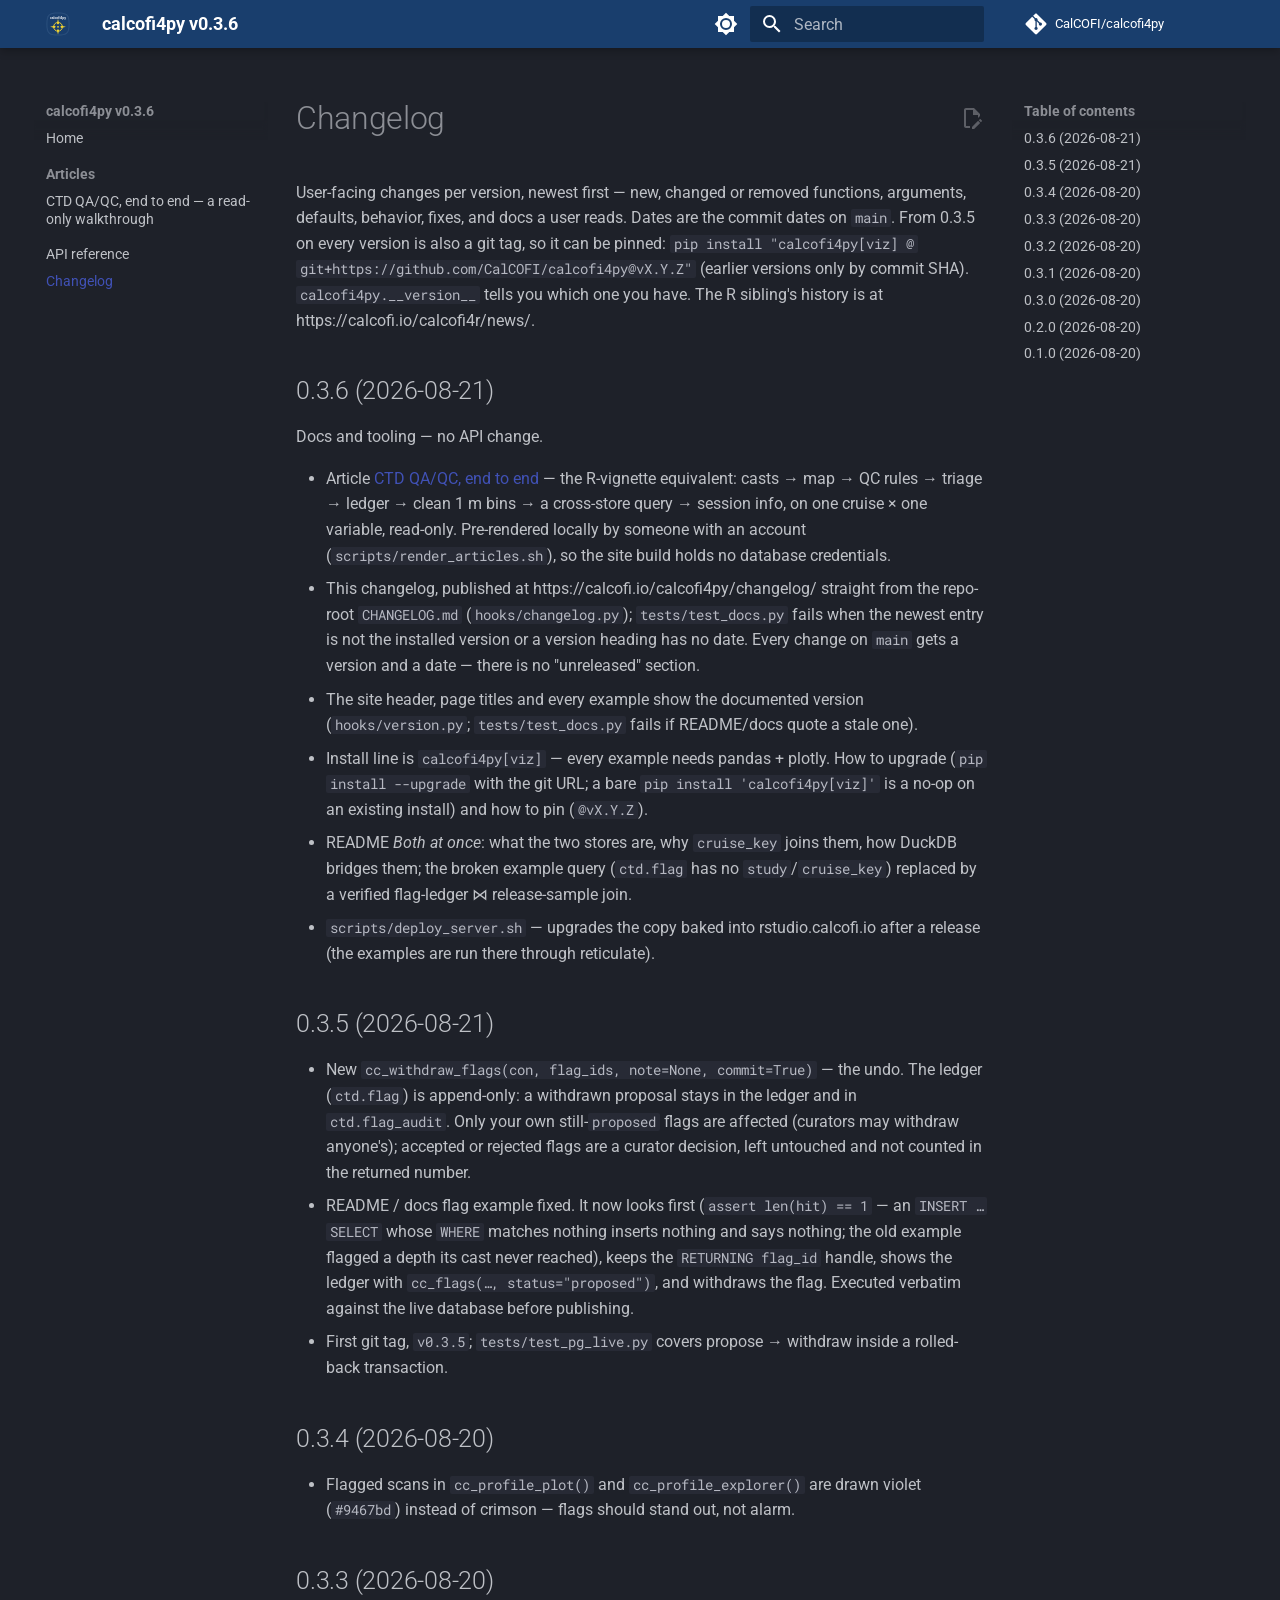
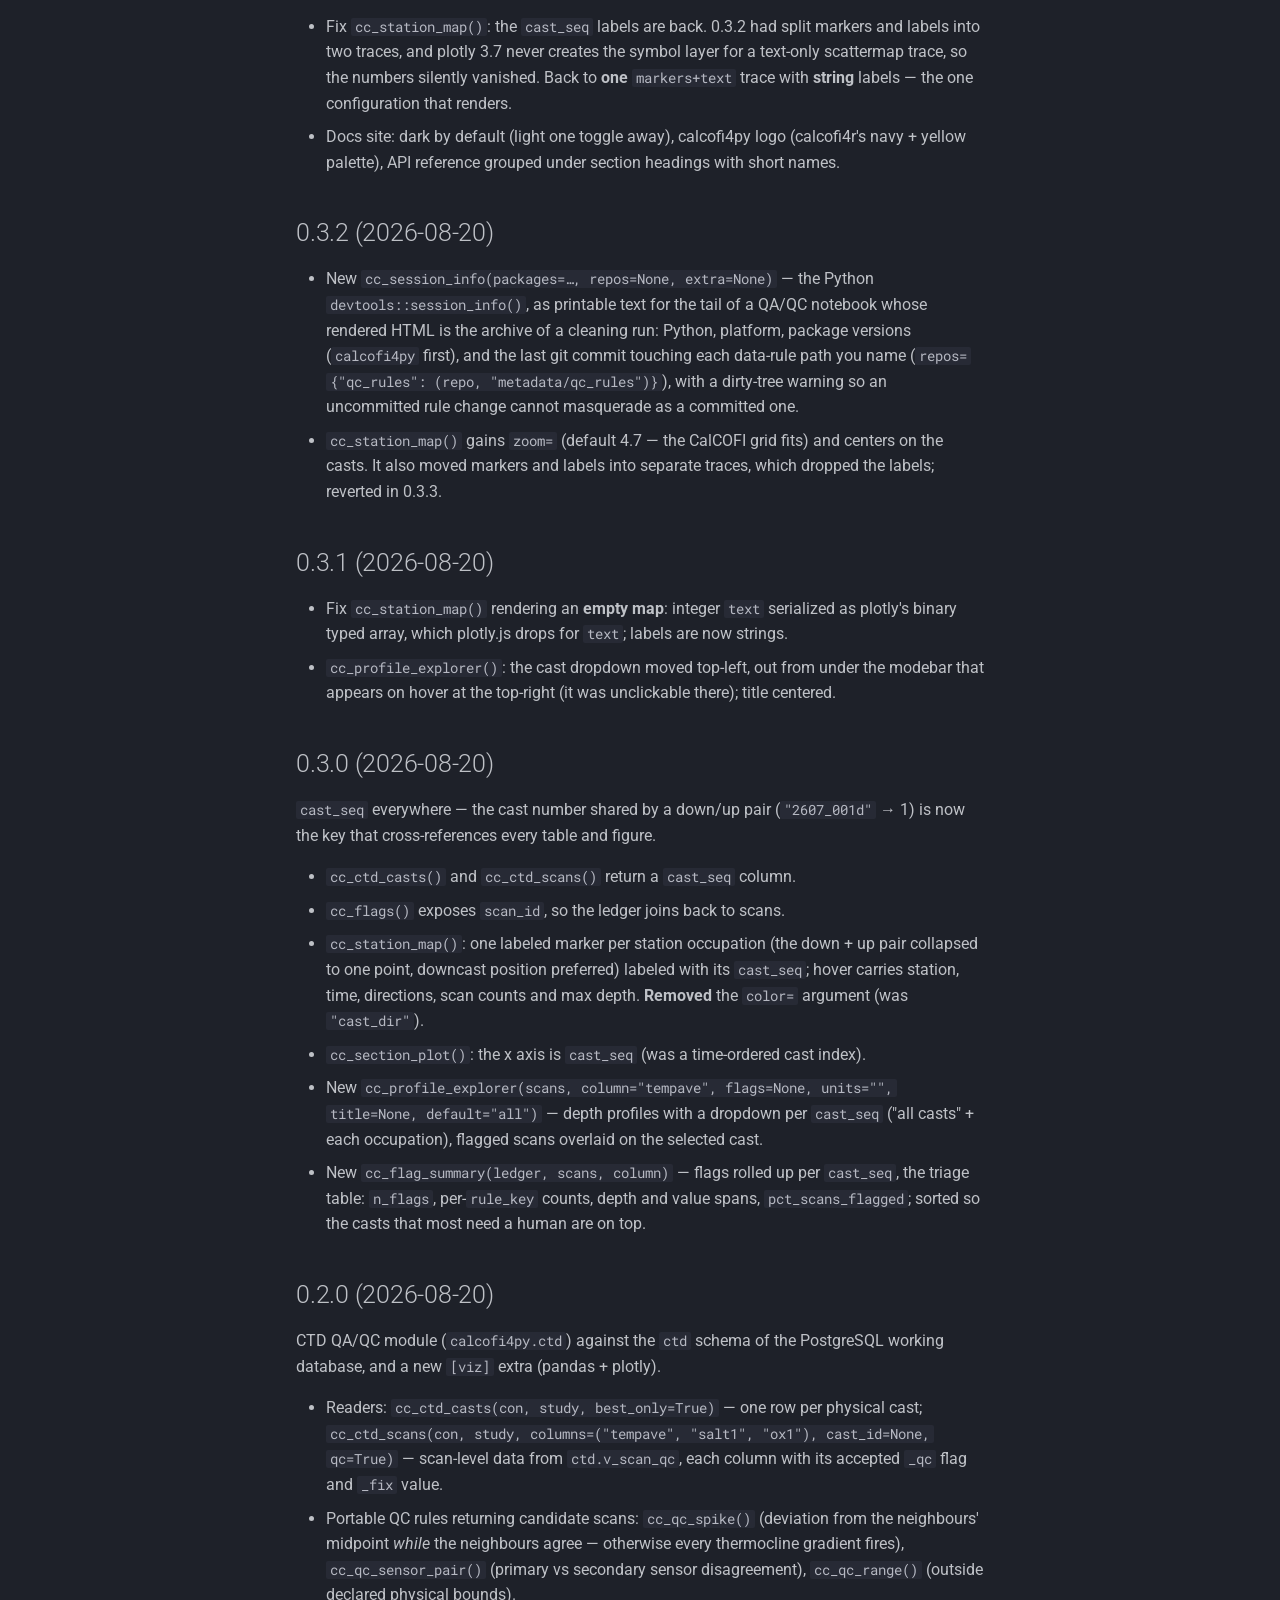
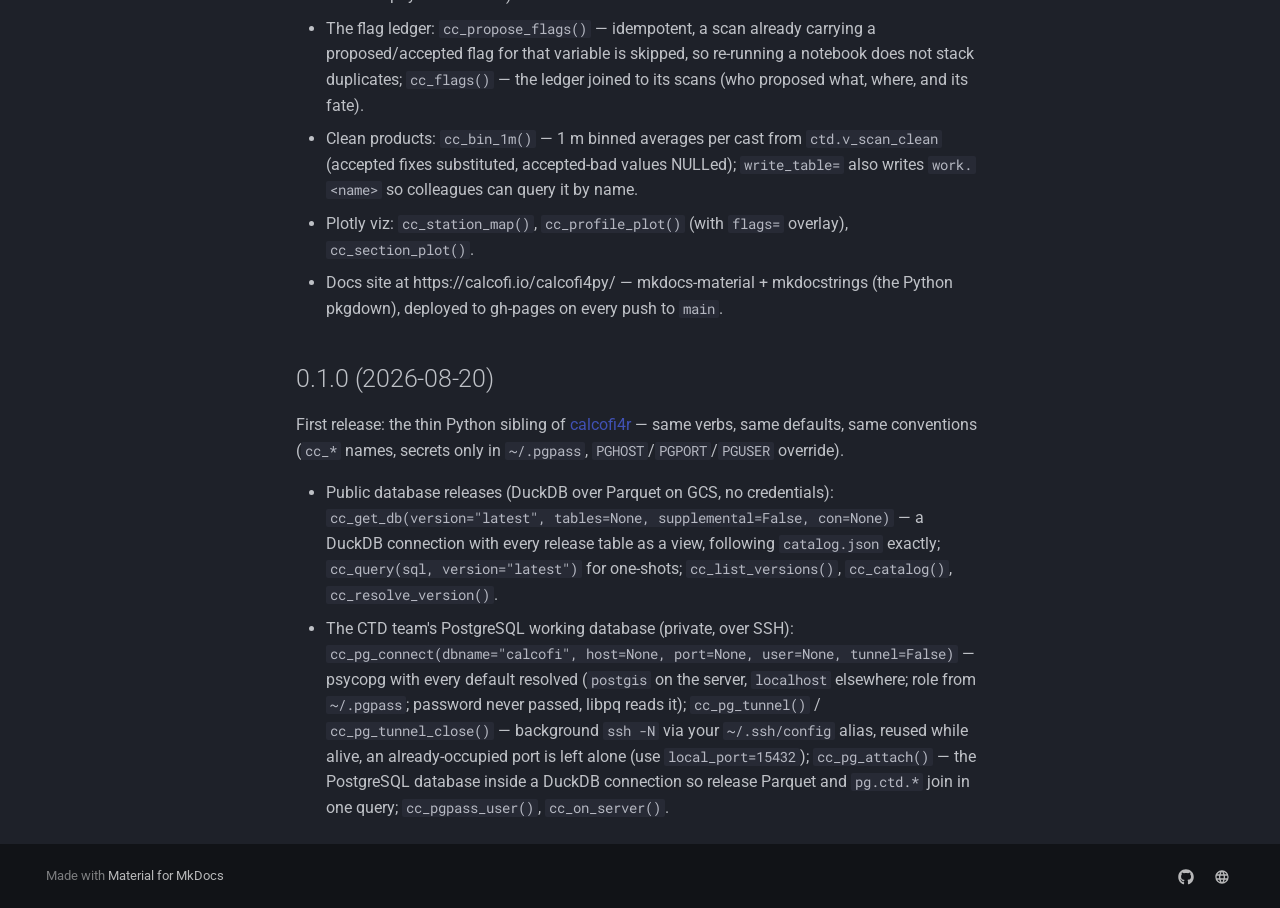
==== changelog/index.html @ 6837ae80 "Deployed 55b25d2 with MkDocs version: 1.6.1" ====
<!doctype html>
<html lang="en" class="no-js">
  <head>
    
      <meta charset="utf-8">
      <meta name="viewport" content="width=device-width,initial-scale=1">
      
        <meta name="description" content="CalCOFI Python helpers — public database releases (DuckDB over Parquet) and the CTD team's PostgreSQL working database">
      
      
      
        <link rel="canonical" href="https://calcofi.io/calcofi4py/changelog/">
      
      
        <link rel="prev" href="../reference/">
      
      
      
        
      
      
      <link rel="icon" href="../assets/logo.svg">
      <meta name="generator" content="mkdocs-1.6.1, mkdocs-material-9.7.7">
    
    
      
        <title>Changelog - calcofi4py v0.3.6</title>
      
    
    
      <link rel="stylesheet" href="../assets/stylesheets/main.ec1eaa64.min.css">
      
        
        <link rel="stylesheet" href="../assets/stylesheets/palette.ab4e12ef.min.css">
      
      


    
    
      
    
    
      
        
        
        <link rel="preconnect" href="https://fonts.gstatic.com" crossorigin>
        <link rel="stylesheet" href="https://fonts.googleapis.com/css?family=Roboto:300,300i,400,400i,700,700i%7CRoboto+Mono:400,400i,700,700i&display=fallback">
        <style>:root{--md-text-font:"Roboto";--md-code-font:"Roboto Mono"}</style>
      
    
    
      <link rel="stylesheet" href="../assets/_mkdocstrings.css">
    
      <link rel="stylesheet" href="../stylesheets/extra.css">
    
    <script>__md_scope=new URL("..",location),__md_hash=e=>[...e].reduce(((e,_)=>(e<<5)-e+_.charCodeAt(0)),0),__md_get=(e,_=localStorage,t=__md_scope)=>JSON.parse(_.getItem(t.pathname+"."+e)),__md_set=(e,_,t=localStorage,a=__md_scope)=>{try{t.setItem(a.pathname+"."+e,JSON.stringify(_))}catch(e){}}</script>
    
      

    
    
  </head>
  
  
    
    
      
    
    
    
    
    <body dir="ltr" data-md-color-scheme="slate" data-md-color-primary="custom" data-md-color-accent="yellow">
  
    
    <input class="md-toggle" data-md-toggle="drawer" type="checkbox" id="__drawer" autocomplete="off">
    <input class="md-toggle" data-md-toggle="search" type="checkbox" id="__search" autocomplete="off">
    <label class="md-overlay" for="__drawer"></label>
    <div data-md-component="skip">
      
        
        <a href="#changelog" class="md-skip">
          Skip to content
        </a>
      
    </div>
    <div data-md-component="announce">
      
    </div>
    
    
      

  

<header class="md-header md-header--shadow" data-md-component="header">
  <nav class="md-header__inner md-grid" aria-label="Header">
    <a href=".." title="calcofi4py v0.3.6" class="md-header__button md-logo" aria-label="calcofi4py v0.3.6" data-md-component="logo">
      
  <img src="../assets/logo.svg" alt="logo">

    </a>
    <label class="md-header__button md-icon" for="__drawer">
      
      <svg xmlns="http://www.w3.org/2000/svg" viewBox="0 0 24 24"><path d="M3 6h18v2H3zm0 5h18v2H3zm0 5h18v2H3z"/></svg>
    </label>
    <div class="md-header__title" data-md-component="header-title">
      <div class="md-header__ellipsis">
        <div class="md-header__topic">
          <span class="md-ellipsis">
            calcofi4py v0.3.6
          </span>
        </div>
        <div class="md-header__topic" data-md-component="header-topic">
          <span class="md-ellipsis">
            
              Changelog
            
          </span>
        </div>
      </div>
    </div>
    
      
        <form class="md-header__option" data-md-component="palette">
  
    
    
    
    <input class="md-option" data-md-color-media="" data-md-color-scheme="slate" data-md-color-primary="custom" data-md-color-accent="yellow"  aria-label="light mode"  type="radio" name="__palette" id="__palette_0">
    
      <label class="md-header__button md-icon" title="light mode" for="__palette_1" hidden>
        <svg xmlns="http://www.w3.org/2000/svg" viewBox="0 0 24 24"><path d="M12 8a4 4 0 0 0-4 4 4 4 0 0 0 4 4 4 4 0 0 0 4-4 4 4 0 0 0-4-4m0 10a6 6 0 0 1-6-6 6 6 0 0 1 6-6 6 6 0 0 1 6 6 6 6 0 0 1-6 6m8-9.31V4h-4.69L12 .69 8.69 4H4v4.69L.69 12 4 15.31V20h4.69L12 23.31 15.31 20H20v-4.69L23.31 12z"/></svg>
      </label>
    
  
    
    
    
    <input class="md-option" data-md-color-media="" data-md-color-scheme="default" data-md-color-primary="custom" data-md-color-accent="indigo"  aria-label="dark mode"  type="radio" name="__palette" id="__palette_1">
    
      <label class="md-header__button md-icon" title="dark mode" for="__palette_0" hidden>
        <svg xmlns="http://www.w3.org/2000/svg" viewBox="0 0 24 24"><path d="M12 18c-.89 0-1.74-.2-2.5-.55C11.56 16.5 13 14.42 13 12s-1.44-4.5-3.5-5.45C10.26 6.2 11.11 6 12 6a6 6 0 0 1 6 6 6 6 0 0 1-6 6m8-9.31V4h-4.69L12 .69 8.69 4H4v4.69L.69 12 4 15.31V20h4.69L12 23.31 15.31 20H20v-4.69L23.31 12z"/></svg>
      </label>
    
  
</form>
      
    
    
      <script>var palette=__md_get("__palette");if(palette&&palette.color){if("(prefers-color-scheme)"===palette.color.media){var media=matchMedia("(prefers-color-scheme: light)"),input=document.querySelector(media.matches?"[data-md-color-media='(prefers-color-scheme: light)']":"[data-md-color-media='(prefers-color-scheme: dark)']");palette.color.media=input.getAttribute("data-md-color-media"),palette.color.scheme=input.getAttribute("data-md-color-scheme"),palette.color.primary=input.getAttribute("data-md-color-primary"),palette.color.accent=input.getAttribute("data-md-color-accent")}for(var[key,value]of Object.entries(palette.color))document.body.setAttribute("data-md-color-"+key,value)}</script>
    
    
    
      
      
        <label class="md-header__button md-icon" for="__search">
          
          <svg xmlns="http://www.w3.org/2000/svg" viewBox="0 0 24 24"><path d="M9.5 3A6.5 6.5 0 0 1 16 9.5c0 1.61-.59 3.09-1.56 4.23l.27.27h.79l5 5-1.5 1.5-5-5v-.79l-.27-.27A6.52 6.52 0 0 1 9.5 16 6.5 6.5 0 0 1 3 9.5 6.5 6.5 0 0 1 9.5 3m0 2C7 5 5 7 5 9.5S7 14 9.5 14 14 12 14 9.5 12 5 9.5 5"/></svg>
        </label>
        <div class="md-search" data-md-component="search" role="dialog">
  <label class="md-search__overlay" for="__search"></label>
  <div class="md-search__inner" role="search">
    <form class="md-search__form" name="search">
      <input type="text" class="md-search__input" name="query" aria-label="Search" placeholder="Search" autocapitalize="off" autocorrect="off" autocomplete="off" spellcheck="false" data-md-component="search-query" required>
      <label class="md-search__icon md-icon" for="__search">
        
        <svg xmlns="http://www.w3.org/2000/svg" viewBox="0 0 24 24"><path d="M9.5 3A6.5 6.5 0 0 1 16 9.5c0 1.61-.59 3.09-1.56 4.23l.27.27h.79l5 5-1.5 1.5-5-5v-.79l-.27-.27A6.52 6.52 0 0 1 9.5 16 6.5 6.5 0 0 1 3 9.5 6.5 6.5 0 0 1 9.5 3m0 2C7 5 5 7 5 9.5S7 14 9.5 14 14 12 14 9.5 12 5 9.5 5"/></svg>
        
        <svg xmlns="http://www.w3.org/2000/svg" viewBox="0 0 24 24"><path d="M20 11v2H8l5.5 5.5-1.42 1.42L4.16 12l7.92-7.92L13.5 5.5 8 11z"/></svg>
      </label>
      <nav class="md-search__options" aria-label="Search">
        
        <button type="reset" class="md-search__icon md-icon" title="Clear" aria-label="Clear" tabindex="-1">
          
          <svg xmlns="http://www.w3.org/2000/svg" viewBox="0 0 24 24"><path d="M19 6.41 17.59 5 12 10.59 6.41 5 5 6.41 10.59 12 5 17.59 6.41 19 12 13.41 17.59 19 19 17.59 13.41 12z"/></svg>
        </button>
      </nav>
      
    </form>
    <div class="md-search__output">
      <div class="md-search__scrollwrap" tabindex="0" data-md-scrollfix>
        <div class="md-search-result" data-md-component="search-result">
          <div class="md-search-result__meta">
            Initializing search
          </div>
          <ol class="md-search-result__list" role="presentation"></ol>
        </div>
      </div>
    </div>
  </div>
</div>
      
    
    
      <div class="md-header__source">
        <a href="https://github.com/CalCOFI/calcofi4py" title="Go to repository" class="md-source" data-md-component="source">
  <div class="md-source__icon md-icon">
    
    <svg xmlns="http://www.w3.org/2000/svg" viewBox="0 0 448 512"><!--! Font Awesome Free 7.1.0 by @fontawesome - https://fontawesome.com License - https://fontawesome.com/license/free (Icons: CC BY 4.0, Fonts: SIL OFL 1.1, Code: MIT License) Copyright 2025 Fonticons, Inc.--><path d="M439.6 236.1 244 40.5c-5.4-5.5-12.8-8.5-20.4-8.5s-15 3-20.4 8.4L162.5 81l51.5 51.5c27.1-9.1 52.7 16.8 43.4 43.7l49.7 49.7c34.2-11.8 61.2 31 35.5 56.7-26.5 26.5-70.2-2.9-56-37.3L240.3 199v121.9c25.3 12.5 22.3 41.8 9.1 55-6.4 6.4-15.2 10.1-24.3 10.1s-17.8-3.6-24.3-10.1c-17.6-17.6-11.1-46.9 11.2-56v-123c-20.8-8.5-24.6-30.7-18.6-45L142.6 101 8.5 235.1C3 240.6 0 247.9 0 255.5s3 15 8.5 20.4l195.6 195.7c5.4 5.4 12.7 8.4 20.4 8.4s15-3 20.4-8.4l194.7-194.7c5.4-5.4 8.4-12.8 8.4-20.4s-3-15-8.4-20.4"/></svg>
  </div>
  <div class="md-source__repository">
    CalCOFI/calcofi4py
  </div>
</a>
      </div>
    
  </nav>
  
</header>
    
    <div class="md-container" data-md-component="container">
      
      
        
          
        
      
      <main class="md-main" data-md-component="main">
        <div class="md-main__inner md-grid">
          
            
              
              <div class="md-sidebar md-sidebar--primary" data-md-component="sidebar" data-md-type="navigation" >
                <div class="md-sidebar__scrollwrap">
                  <div class="md-sidebar__inner">
                    



<nav class="md-nav md-nav--primary" aria-label="Navigation" data-md-level="0">
  <label class="md-nav__title" for="__drawer">
    <a href=".." title="calcofi4py v0.3.6" class="md-nav__button md-logo" aria-label="calcofi4py v0.3.6" data-md-component="logo">
      
  <img src="../assets/logo.svg" alt="logo">

    </a>
    calcofi4py v0.3.6
  </label>
  
    <div class="md-nav__source">
      <a href="https://github.com/CalCOFI/calcofi4py" title="Go to repository" class="md-source" data-md-component="source">
  <div class="md-source__icon md-icon">
    
    <svg xmlns="http://www.w3.org/2000/svg" viewBox="0 0 448 512"><!--! Font Awesome Free 7.1.0 by @fontawesome - https://fontawesome.com License - https://fontawesome.com/license/free (Icons: CC BY 4.0, Fonts: SIL OFL 1.1, Code: MIT License) Copyright 2025 Fonticons, Inc.--><path d="M439.6 236.1 244 40.5c-5.4-5.5-12.8-8.5-20.4-8.5s-15 3-20.4 8.4L162.5 81l51.5 51.5c27.1-9.1 52.7 16.8 43.4 43.7l49.7 49.7c34.2-11.8 61.2 31 35.5 56.7-26.5 26.5-70.2-2.9-56-37.3L240.3 199v121.9c25.3 12.5 22.3 41.8 9.1 55-6.4 6.4-15.2 10.1-24.3 10.1s-17.8-3.6-24.3-10.1c-17.6-17.6-11.1-46.9 11.2-56v-123c-20.8-8.5-24.6-30.7-18.6-45L142.6 101 8.5 235.1C3 240.6 0 247.9 0 255.5s3 15 8.5 20.4l195.6 195.7c5.4 5.4 12.7 8.4 20.4 8.4s15-3 20.4-8.4l194.7-194.7c5.4-5.4 8.4-12.8 8.4-20.4s-3-15-8.4-20.4"/></svg>
  </div>
  <div class="md-source__repository">
    CalCOFI/calcofi4py
  </div>
</a>
    </div>
  
  <ul class="md-nav__list" data-md-scrollfix>
    
      
      
  
  
  
  
    <li class="md-nav__item">
      <a href=".." class="md-nav__link">
        
  
  
  <span class="md-ellipsis">
    
  
    Home
  

    
  </span>
  
  

      </a>
    </li>
  

    
      
      
  
  
  
  
    
    
    
    
      
        
        
      
    
    
    <li class="md-nav__item md-nav__item--section md-nav__item--nested">
      
        
        
        <input class="md-nav__toggle md-toggle " type="checkbox" id="__nav_2" >
        
          
          <label class="md-nav__link" for="__nav_2" id="__nav_2_label" tabindex="">
            
  
  
  <span class="md-ellipsis">
    
  
    Articles
  

    
  </span>
  
  

            <span class="md-nav__icon md-icon"></span>
          </label>
        
        <nav class="md-nav" data-md-level="1" aria-labelledby="__nav_2_label" aria-expanded="false">
          <label class="md-nav__title" for="__nav_2">
            <span class="md-nav__icon md-icon"></span>
            
  
    Articles
  

          </label>
          <ul class="md-nav__list" data-md-scrollfix>
            
              
                
  
  
  
  
    <li class="md-nav__item">
      <a href="../articles/ctd-qaqc/" class="md-nav__link">
        
  
  
  <span class="md-ellipsis">
    
  
    CTD QA/QC, end to end — a read-only walkthrough
  

    
  </span>
  
  

      </a>
    </li>
  

              
            
          </ul>
        </nav>
      
    </li>
  

    
      
      
  
  
  
  
    <li class="md-nav__item">
      <a href="../reference/" class="md-nav__link">
        
  
  
  <span class="md-ellipsis">
    
  
    API reference
  

    
  </span>
  
  

      </a>
    </li>
  

    
      
      
  
  
    
  
  
  
    <li class="md-nav__item md-nav__item--active">
      
      <input class="md-nav__toggle md-toggle" type="checkbox" id="__toc">
      
      
        
      
      
        <label class="md-nav__link md-nav__link--active" for="__toc">
          
  
  
  <span class="md-ellipsis">
    
  
    Changelog
  

    
  </span>
  
  

          <span class="md-nav__icon md-icon"></span>
        </label>
      
      <a href="./" class="md-nav__link md-nav__link--active">
        
  
  
  <span class="md-ellipsis">
    
  
    Changelog
  

    
  </span>
  
  

      </a>
      
        

<nav class="md-nav md-nav--secondary" aria-label="Table of contents">
  
  
  
    
  
  
    <label class="md-nav__title" for="__toc">
      <span class="md-nav__icon md-icon"></span>
      Table of contents
    </label>
    <ul class="md-nav__list" data-md-component="toc" data-md-scrollfix>
      
        <li class="md-nav__item">
  <a href="#036-2026-08-21" class="md-nav__link">
    <span class="md-ellipsis">
      
        0.3.6 (2026-08-21)
      
    </span>
  </a>
  
</li>
      
        <li class="md-nav__item">
  <a href="#035-2026-08-21" class="md-nav__link">
    <span class="md-ellipsis">
      
        0.3.5 (2026-08-21)
      
    </span>
  </a>
  
</li>
      
        <li class="md-nav__item">
  <a href="#034-2026-08-20" class="md-nav__link">
    <span class="md-ellipsis">
      
        0.3.4 (2026-08-20)
      
    </span>
  </a>
  
</li>
      
        <li class="md-nav__item">
  <a href="#033-2026-08-20" class="md-nav__link">
    <span class="md-ellipsis">
      
        0.3.3 (2026-08-20)
      
    </span>
  </a>
  
</li>
      
        <li class="md-nav__item">
  <a href="#032-2026-08-20" class="md-nav__link">
    <span class="md-ellipsis">
      
        0.3.2 (2026-08-20)
      
    </span>
  </a>
  
</li>
      
        <li class="md-nav__item">
  <a href="#031-2026-08-20" class="md-nav__link">
    <span class="md-ellipsis">
      
        0.3.1 (2026-08-20)
      
    </span>
  </a>
  
</li>
      
        <li class="md-nav__item">
  <a href="#030-2026-08-20" class="md-nav__link">
    <span class="md-ellipsis">
      
        0.3.0 (2026-08-20)
      
    </span>
  </a>
  
</li>
      
        <li class="md-nav__item">
  <a href="#020-2026-08-20" class="md-nav__link">
    <span class="md-ellipsis">
      
        0.2.0 (2026-08-20)
      
    </span>
  </a>
  
</li>
      
        <li class="md-nav__item">
  <a href="#010-2026-08-20" class="md-nav__link">
    <span class="md-ellipsis">
      
        0.1.0 (2026-08-20)
      
    </span>
  </a>
  
</li>
      
    </ul>
  
</nav>
      
    </li>
  

    
  </ul>
</nav>
                  </div>
                </div>
              </div>
            
            
              
              <div class="md-sidebar md-sidebar--secondary" data-md-component="sidebar" data-md-type="toc" >
                <div class="md-sidebar__scrollwrap">
                  <div class="md-sidebar__inner">
                    

<nav class="md-nav md-nav--secondary" aria-label="Table of contents">
  
  
  
    
  
  
    <label class="md-nav__title" for="__toc">
      <span class="md-nav__icon md-icon"></span>
      Table of contents
    </label>
    <ul class="md-nav__list" data-md-component="toc" data-md-scrollfix>
      
        <li class="md-nav__item">
  <a href="#036-2026-08-21" class="md-nav__link">
    <span class="md-ellipsis">
      
        0.3.6 (2026-08-21)
      
    </span>
  </a>
  
</li>
      
        <li class="md-nav__item">
  <a href="#035-2026-08-21" class="md-nav__link">
    <span class="md-ellipsis">
      
        0.3.5 (2026-08-21)
      
    </span>
  </a>
  
</li>
      
        <li class="md-nav__item">
  <a href="#034-2026-08-20" class="md-nav__link">
    <span class="md-ellipsis">
      
        0.3.4 (2026-08-20)
      
    </span>
  </a>
  
</li>
      
        <li class="md-nav__item">
  <a href="#033-2026-08-20" class="md-nav__link">
    <span class="md-ellipsis">
      
        0.3.3 (2026-08-20)
      
    </span>
  </a>
  
</li>
      
        <li class="md-nav__item">
  <a href="#032-2026-08-20" class="md-nav__link">
    <span class="md-ellipsis">
      
        0.3.2 (2026-08-20)
      
    </span>
  </a>
  
</li>
      
        <li class="md-nav__item">
  <a href="#031-2026-08-20" class="md-nav__link">
    <span class="md-ellipsis">
      
        0.3.1 (2026-08-20)
      
    </span>
  </a>
  
</li>
      
        <li class="md-nav__item">
  <a href="#030-2026-08-20" class="md-nav__link">
    <span class="md-ellipsis">
      
        0.3.0 (2026-08-20)
      
    </span>
  </a>
  
</li>
      
        <li class="md-nav__item">
  <a href="#020-2026-08-20" class="md-nav__link">
    <span class="md-ellipsis">
      
        0.2.0 (2026-08-20)
      
    </span>
  </a>
  
</li>
      
        <li class="md-nav__item">
  <a href="#010-2026-08-20" class="md-nav__link">
    <span class="md-ellipsis">
      
        0.1.0 (2026-08-20)
      
    </span>
  </a>
  
</li>
      
    </ul>
  
</nav>
                  </div>
                </div>
              </div>
            
          
          
            <div class="md-content" data-md-component="content">
              
              <article class="md-content__inner md-typeset">
                
                  


  
    <a href="https://github.com/CalCOFI/calcofi4py/edit/main/CHANGELOG.md" title="Edit this page" class="md-content__button md-icon" rel="edit">
      
      <svg xmlns="http://www.w3.org/2000/svg" viewBox="0 0 24 24"><path d="M10 20H6V4h7v5h5v3.1l2-2V8l-6-6H6c-1.1 0-2 .9-2 2v16c0 1.1.9 2 2 2h4zm10.2-7c.1 0 .3.1.4.2l1.3 1.3c.2.2.2.6 0 .8l-1 1-2.1-2.1 1-1c.1-.1.2-.2.4-.2m0 3.9L14.1 23H12v-2.1l6.1-6.1z"/></svg>
    </a>
  
  


<h1 id="changelog">Changelog<a class="headerlink" href="#changelog" title="Permanent link">&para;</a></h1>
<p>User-facing changes per version, newest first — new, changed or removed functions,
arguments, defaults, behavior, fixes, and docs a user reads. Dates are the commit dates
on <code>main</code>. From 0.3.5 on every version is also a git tag, so it can be pinned:
<code>pip install "calcofi4py[viz] @ git+https://github.com/CalCOFI/calcofi4py@vX.Y.Z"</code>
(earlier versions only by commit SHA). <code>calcofi4py.__version__</code> tells you which one
you have. The R sibling's history is at https://calcofi.io/calcofi4r/news/.</p>
<h2 id="036-2026-08-21">0.3.6 (2026-08-21)<a class="headerlink" href="#036-2026-08-21" title="Permanent link">&para;</a></h2>
<p>Docs and tooling — no API change.</p>
<ul>
<li>Article <a href="https://calcofi.io/calcofi4py/articles/ctd-qaqc/">CTD QA/QC, end to end</a> —
  the R-vignette equivalent: casts → map → QC rules → triage → ledger → clean 1 m bins →
  a cross-store query → session info, on one cruise × one variable, read-only.
  Pre-rendered locally by someone with an account (<code>scripts/render_articles.sh</code>), so the
  site build holds no database credentials.</li>
<li>This changelog, published at https://calcofi.io/calcofi4py/changelog/ straight from the
  repo-root <code>CHANGELOG.md</code> (<code>hooks/changelog.py</code>); <code>tests/test_docs.py</code> fails when the
  newest entry is not the installed version or a version heading has no date. Every
  change on <code>main</code> gets a version and a date — there is no "unreleased" section.</li>
<li>The site header, page titles and every example show the documented version
  (<code>hooks/version.py</code>; <code>tests/test_docs.py</code> fails if README/docs quote a stale one).</li>
<li>Install line is <code>calcofi4py[viz]</code> — every example needs pandas + plotly. How to upgrade
  (<code>pip install --upgrade</code> with the git URL; a bare <code>pip install 'calcofi4py[viz]'</code> is a
  no-op on an existing install) and how to pin (<code>@vX.Y.Z</code>).</li>
<li>README <em>Both at once</em>: what the two stores are, why <code>cruise_key</code> joins them, how DuckDB
  bridges them; the broken example query (<code>ctd.flag</code> has no <code>study</code>/<code>cruise_key</code>) replaced
  by a verified flag-ledger ⋈ release-sample join.</li>
<li><code>scripts/deploy_server.sh</code> — upgrades the copy baked into rstudio.calcofi.io after a
  release (the examples are run there through reticulate).</li>
</ul>
<h2 id="035-2026-08-21">0.3.5 (2026-08-21)<a class="headerlink" href="#035-2026-08-21" title="Permanent link">&para;</a></h2>
<ul>
<li>New <code>cc_withdraw_flags(con, flag_ids, note=None, commit=True)</code> — the undo. The ledger
  (<code>ctd.flag</code>) is append-only: a withdrawn proposal stays in the ledger and in
  <code>ctd.flag_audit</code>. Only your own still-<code>proposed</code> flags are affected (curators may
  withdraw anyone's); accepted or rejected flags are a curator decision, left untouched
  and not counted in the returned number.</li>
<li>README / docs flag example fixed. It now looks first (<code>assert len(hit) == 1</code> — an
  <code>INSERT … SELECT</code> whose <code>WHERE</code> matches nothing inserts nothing and says nothing; the
  old example flagged a depth its cast never reached), keeps the <code>RETURNING flag_id</code>
  handle, shows the ledger with <code>cc_flags(…, status="proposed")</code>, and withdraws the flag.
  Executed verbatim against the live database before publishing.</li>
<li>First git tag, <code>v0.3.5</code>; <code>tests/test_pg_live.py</code> covers propose → withdraw inside a
  rolled-back transaction.</li>
</ul>
<h2 id="034-2026-08-20">0.3.4 (2026-08-20)<a class="headerlink" href="#034-2026-08-20" title="Permanent link">&para;</a></h2>
<ul>
<li>Flagged scans in <code>cc_profile_plot()</code> and <code>cc_profile_explorer()</code> are drawn violet
  (<code>#9467bd</code>) instead of crimson — flags should stand out, not alarm.</li>
</ul>
<h2 id="033-2026-08-20">0.3.3 (2026-08-20)<a class="headerlink" href="#033-2026-08-20" title="Permanent link">&para;</a></h2>
<ul>
<li>Fix <code>cc_station_map()</code>: the <code>cast_seq</code> labels are back. 0.3.2 had split markers and
  labels into two traces, and plotly 3.7 never creates the symbol layer for a text-only
  scattermap trace, so the numbers silently vanished. Back to <strong>one</strong> <code>markers+text</code>
  trace with <strong>string</strong> labels — the one configuration that renders.</li>
<li>Docs site: dark by default (light one toggle away), calcofi4py logo (calcofi4r's
  navy + yellow palette), API reference grouped under section headings with short names.</li>
</ul>
<h2 id="032-2026-08-20">0.3.2 (2026-08-20)<a class="headerlink" href="#032-2026-08-20" title="Permanent link">&para;</a></h2>
<ul>
<li>New <code>cc_session_info(packages=…, repos=None, extra=None)</code> — the Python
  <code>devtools::session_info()</code>, as printable text for the tail of a QA/QC notebook whose
  rendered HTML is the archive of a cleaning run: Python, platform, package versions
  (<code>calcofi4py</code> first), and the last git commit touching each data-rule path you name
  (<code>repos={"qc_rules": (repo, "metadata/qc_rules")}</code>), with a dirty-tree warning so an
  uncommitted rule change cannot masquerade as a committed one.</li>
<li><code>cc_station_map()</code> gains <code>zoom=</code> (default 4.7 — the CalCOFI grid fits) and centers on
  the casts. It also moved markers and labels into separate traces, which dropped the
  labels; reverted in 0.3.3.</li>
</ul>
<h2 id="031-2026-08-20">0.3.1 (2026-08-20)<a class="headerlink" href="#031-2026-08-20" title="Permanent link">&para;</a></h2>
<ul>
<li>Fix <code>cc_station_map()</code> rendering an <strong>empty map</strong>: integer <code>text</code> serialized as
  plotly's binary typed array, which plotly.js drops for <code>text</code>; labels are now strings.</li>
<li><code>cc_profile_explorer()</code>: the cast dropdown moved top-left, out from under the modebar
  that appears on hover at the top-right (it was unclickable there); title centered.</li>
</ul>
<h2 id="030-2026-08-20">0.3.0 (2026-08-20)<a class="headerlink" href="#030-2026-08-20" title="Permanent link">&para;</a></h2>
<p><code>cast_seq</code> everywhere — the cast number shared by a down/up pair (<code>"2607_001d"</code> → 1) is
now the key that cross-references every table and figure.</p>
<ul>
<li><code>cc_ctd_casts()</code> and <code>cc_ctd_scans()</code> return a <code>cast_seq</code> column.</li>
<li><code>cc_flags()</code> exposes <code>scan_id</code>, so the ledger joins back to scans.</li>
<li><code>cc_station_map()</code>: one labeled marker per station occupation (the down + up pair
  collapsed to one point, downcast position preferred) labeled with its <code>cast_seq</code>;
  hover carries station, time, directions, scan counts and max depth. <strong>Removed</strong> the
  <code>color=</code> argument (was <code>"cast_dir"</code>).</li>
<li><code>cc_section_plot()</code>: the x axis is <code>cast_seq</code> (was a time-ordered cast index).</li>
<li>New <code>cc_profile_explorer(scans, column="tempave", flags=None, units="", title=None,
  default="all")</code> — depth profiles with a dropdown per <code>cast_seq</code> ("all casts" + each
  occupation), flagged scans overlaid on the selected cast.</li>
<li>New <code>cc_flag_summary(ledger, scans, column)</code> — flags rolled up per <code>cast_seq</code>, the
  triage table: <code>n_flags</code>, per-<code>rule_key</code> counts, depth and value spans,
  <code>pct_scans_flagged</code>; sorted so the casts that most need a human are on top.</li>
</ul>
<h2 id="020-2026-08-20">0.2.0 (2026-08-20)<a class="headerlink" href="#020-2026-08-20" title="Permanent link">&para;</a></h2>
<p>CTD QA/QC module (<code>calcofi4py.ctd</code>) against the <code>ctd</code> schema of the PostgreSQL working
database, and a new <code>[viz]</code> extra (pandas + plotly).</p>
<ul>
<li>Readers: <code>cc_ctd_casts(con, study, best_only=True)</code> — one row per physical cast;
  <code>cc_ctd_scans(con, study, columns=("tempave", "salt1", "ox1"), cast_id=None, qc=True)</code>
  — scan-level data from <code>ctd.v_scan_qc</code>, each column with its accepted <code>_qc</code> flag and
  <code>_fix</code> value.</li>
<li>Portable QC rules returning candidate scans: <code>cc_qc_spike()</code> (deviation from the
  neighbours' midpoint <em>while</em> the neighbours agree — otherwise every thermocline
  gradient fires), <code>cc_qc_sensor_pair()</code> (primary vs secondary sensor disagreement),
  <code>cc_qc_range()</code> (outside declared physical bounds).</li>
<li>The flag ledger: <code>cc_propose_flags()</code> — idempotent, a scan already carrying a
  proposed/accepted flag for that variable is skipped, so re-running a notebook does not
  stack duplicates; <code>cc_flags()</code> — the ledger joined to its scans (who proposed what,
  where, and its fate).</li>
<li>Clean products: <code>cc_bin_1m()</code> — 1 m binned averages per cast from <code>ctd.v_scan_clean</code>
  (accepted fixes substituted, accepted-bad values NULLed); <code>write_table=</code> also writes
  <code>work.&lt;name&gt;</code> so colleagues can query it by name.</li>
<li>Plotly viz: <code>cc_station_map()</code>, <code>cc_profile_plot()</code> (with <code>flags=</code> overlay),
  <code>cc_section_plot()</code>.</li>
<li>Docs site at https://calcofi.io/calcofi4py/ — mkdocs-material + mkdocstrings (the
  Python pkgdown), deployed to gh-pages on every push to <code>main</code>.</li>
</ul>
<h2 id="010-2026-08-20">0.1.0 (2026-08-20)<a class="headerlink" href="#010-2026-08-20" title="Permanent link">&para;</a></h2>
<p>First release: the thin Python sibling of <a href="https://calcofi.io/calcofi4r">calcofi4r</a> —
same verbs, same defaults, same conventions (<code>cc_*</code> names, secrets only in <code>~/.pgpass</code>,
<code>PGHOST</code>/<code>PGPORT</code>/<code>PGUSER</code> override).</p>
<ul>
<li>Public database releases (DuckDB over Parquet on GCS, no credentials):
  <code>cc_get_db(version="latest", tables=None, supplemental=False, con=None)</code> — a DuckDB
  connection with every release table as a view, following <code>catalog.json</code> exactly;
  <code>cc_query(sql, version="latest")</code> for one-shots; <code>cc_list_versions()</code>,
  <code>cc_catalog()</code>, <code>cc_resolve_version()</code>.</li>
<li>The CTD team's PostgreSQL working database (private, over SSH):
  <code>cc_pg_connect(dbname="calcofi", host=None, port=None, user=None, tunnel=False)</code> —
  psycopg with every default resolved (<code>postgis</code> on the server, <code>localhost</code> elsewhere;
  role from <code>~/.pgpass</code>; password never passed, libpq reads it);
  <code>cc_pg_tunnel()</code> / <code>cc_pg_tunnel_close()</code> — background <code>ssh -N</code> via your
  <code>~/.ssh/config</code> alias, reused while alive, an already-occupied port is left alone
  (use <code>local_port=15432</code>); <code>cc_pg_attach()</code> — the PostgreSQL database inside a DuckDB
  connection so release Parquet and <code>pg.ctd.*</code> join in one query; <code>cc_pgpass_user()</code>,
  <code>cc_on_server()</code>.</li>
</ul>












                
              </article>
            </div>
          
          
<script>var target=document.getElementById(location.hash.slice(1));target&&target.name&&(target.checked=target.name.startsWith("__tabbed_"))</script>
        </div>
        
      </main>
      
        <footer class="md-footer">
  
  <div class="md-footer-meta md-typeset">
    <div class="md-footer-meta__inner md-grid">
      <div class="md-copyright">
  
  
    Made with
    <a href="https://squidfunk.github.io/mkdocs-material/" target="_blank" rel="noopener">
      Material for MkDocs
    </a>
  
</div>
      
        
<div class="md-social">
  
    
    
    
    
      
      
    
    <a href="https://github.com/CalCOFI" target="_blank" rel="noopener" title="github.com" class="md-social__link">
      <svg xmlns="http://www.w3.org/2000/svg" viewBox="0 0 512 512"><!--! Font Awesome Free 7.1.0 by @fontawesome - https://fontawesome.com License - https://fontawesome.com/license/free (Icons: CC BY 4.0, Fonts: SIL OFL 1.1, Code: MIT License) Copyright 2025 Fonticons, Inc.--><path d="M173.9 397.4c0 2-2.3 3.6-5.2 3.6-3.3.3-5.6-1.3-5.6-3.6 0-2 2.3-3.6 5.2-3.6 3-.3 5.6 1.3 5.6 3.6m-31.1-4.5c-.7 2 1.3 4.3 4.3 4.9 2.6 1 5.6 0 6.2-2s-1.3-4.3-4.3-5.2c-2.6-.7-5.5.3-6.2 2.3m44.2-1.7c-2.9.7-4.9 2.6-4.6 4.9.3 2 2.9 3.3 5.9 2.6 2.9-.7 4.9-2.6 4.6-4.6-.3-1.9-3-3.2-5.9-2.9M252.8 8C114.1 8 8 113.3 8 252c0 110.9 69.8 205.8 169.5 239.2 12.8 2.3 17.3-5.6 17.3-12.1 0-6.2-.3-40.4-.3-61.4 0 0-70 15-84.7-29.8 0 0-11.4-29.1-27.8-36.6 0 0-22.9-15.7 1.6-15.4 0 0 24.9 2 38.6 25.8 21.9 38.6 58.6 27.5 72.9 20.9 2.3-16 8.8-27.1 16-33.7-55.9-6.2-112.3-14.3-112.3-110.5 0-27.5 7.6-41.3 23.6-58.9-2.6-6.5-11.1-33.3 2.6-67.9 20.9-6.5 69 27 69 27 20-5.6 41.5-8.5 62.8-8.5s42.8 2.9 62.8 8.5c0 0 48.1-33.6 69-27 13.7 34.7 5.2 61.4 2.6 67.9 16 17.7 25.8 31.5 25.8 58.9 0 96.5-58.9 104.2-114.8 110.5 9.2 7.9 17 22.9 17 46.4 0 33.7-.3 75.4-.3 83.6 0 6.5 4.6 14.4 17.3 12.1C436.2 457.8 504 362.9 504 252 504 113.3 391.5 8 252.8 8M105.2 352.9c-1.3 1-1 3.3.7 5.2 1.6 1.6 3.9 2.3 5.2 1 1.3-1 1-3.3-.7-5.2-1.6-1.6-3.9-2.3-5.2-1m-10.8-8.1c-.7 1.3.3 2.9 2.3 3.9 1.6 1 3.6.7 4.3-.7.7-1.3-.3-2.9-2.3-3.9-2-.6-3.6-.3-4.3.7m32.4 35.6c-1.6 1.3-1 4.3 1.3 6.2 2.3 2.3 5.2 2.6 6.5 1 1.3-1.3.7-4.3-1.3-6.2-2.2-2.3-5.2-2.6-6.5-1m-11.4-14.7c-1.6 1-1.6 3.6 0 5.9s4.3 3.3 5.6 2.3c1.6-1.3 1.6-3.9 0-6.2-1.4-2.3-4-3.3-5.6-2"/></svg>
    </a>
  
    
    
    
    
      
      
    
    <a href="https://calcofi.io" target="_blank" rel="noopener" title="calcofi.io" class="md-social__link">
      <svg xmlns="http://www.w3.org/2000/svg" viewBox="0 0 24 24"><path d="M16.36 14c.08-.66.14-1.32.14-2s-.06-1.34-.14-2h3.38c.16.64.26 1.31.26 2s-.1 1.36-.26 2m-5.15 5.56c.6-1.11 1.06-2.31 1.38-3.56h2.95a8.03 8.03 0 0 1-4.33 3.56M14.34 14H9.66c-.1-.66-.16-1.32-.16-2s.06-1.35.16-2h4.68c.09.65.16 1.32.16 2s-.07 1.34-.16 2M12 19.96c-.83-1.2-1.5-2.53-1.91-3.96h3.82c-.41 1.43-1.08 2.76-1.91 3.96M8 8H5.08A7.92 7.92 0 0 1 9.4 4.44C8.8 5.55 8.35 6.75 8 8m-2.92 8H8c.35 1.25.8 2.45 1.4 3.56A8 8 0 0 1 5.08 16m-.82-2C4.1 13.36 4 12.69 4 12s.1-1.36.26-2h3.38c-.08.66-.14 1.32-.14 2s.06 1.34.14 2M12 4.03c.83 1.2 1.5 2.54 1.91 3.97h-3.82c.41-1.43 1.08-2.77 1.91-3.97M18.92 8h-2.95a15.7 15.7 0 0 0-1.38-3.56c1.84.63 3.37 1.9 4.33 3.56M12 2C6.47 2 2 6.5 2 12a10 10 0 0 0 10 10 10 10 0 0 0 10-10A10 10 0 0 0 12 2"/></svg>
    </a>
  
</div>
      
    </div>
  </div>
</footer>
      
    </div>
    <div class="md-dialog" data-md-component="dialog">
      <div class="md-dialog__inner md-typeset"></div>
    </div>
    
    
    
      
      
      <script id="__config" type="application/json">{"annotate": null, "base": "..", "features": ["navigation.sections", "content.code.copy", "content.action.edit"], "search": "../assets/javascripts/workers/search.2c215733.min.js", "tags": null, "translations": {"clipboard.copied": "Copied to clipboard", "clipboard.copy": "Copy to clipboard", "search.result.more.one": "1 more on this page", "search.result.more.other": "# more on this page", "search.result.none": "No matching documents", "search.result.one": "1 matching document", "search.result.other": "# matching documents", "search.result.placeholder": "Type to start searching", "search.result.term.missing": "Missing", "select.version": "Select version"}, "version": null}</script>
    
    
      <script src="../assets/javascripts/bundle.d7400e89.min.js"></script>
      
    
  </body>
</html>
---- assets/stylesheets/main.ec1eaa64.min.css ----
@charset "UTF-8";html{-webkit-text-size-adjust:none;-moz-text-size-adjust:none;text-size-adjust:none;box-sizing:border-box}*,:after,:before{box-sizing:inherit}@media (prefers-reduced-motion){*,:after,:before{transition:none!important}}body{margin:0}a,button,input,label{-webkit-tap-highlight-color:transparent}a{color:inherit;text-decoration:none}hr{border:0;box-sizing:initial;display:block;height:.05rem;overflow:visible;padding:0}small{font-size:80%}sub,sup{line-height:1em}img{border-style:none}table{border-collapse:initial;border-spacing:0}td,th{font-weight:400;vertical-align:top}button{background:#0000;border:0;font-family:inherit;font-size:inherit;margin:0;padding:0}input{border:0;outline:none}:root{--md-primary-fg-color:#4051b5;--md-primary-fg-color--light:#5d6cc0;--md-primary-fg-color--dark:#303fa1;--md-primary-bg-color:#fff;--md-primary-bg-color--light:#ffffffb3;--md-accent-fg-color:#526cfe;--md-accent-fg-color--transparent:#526cfe1a;--md-accent-bg-color:#fff;--md-accent-bg-color--light:#ffffffb3}[data-md-color-scheme=default]{color-scheme:light}[data-md-color-scheme=default] img[src$="#gh-dark-mode-only"],[data-md-color-scheme=default] img[src$="#only-dark"]{display:none}:root,[data-md-color-scheme=default]{--md-hue:225deg;--md-default-fg-color:#000000de;--md-default-fg-color--light:#0000008a;--md-default-fg-color--lighter:#00000052;--md-default-fg-color--lightest:#00000012;--md-default-bg-color:#fff;--md-default-bg-color--light:#ffffffb3;--md-default-bg-color--lighter:#ffffff4d;--md-default-bg-color--lightest:#ffffff1f;--md-code-fg-color:#36464e;--md-code-bg-color:#f5f5f5;--md-code-bg-color--light:#f5f5f5b3;--md-code-bg-color--lighter:#f5f5f54d;--md-code-hl-color:#4287ff;--md-code-hl-color--light:#4287ff1a;--md-code-hl-number-color:#d52a2a;--md-code-hl-special-color:#db1457;--md-code-hl-function-color:#a846b9;--md-code-hl-constant-color:#6e59d9;--md-code-hl-keyword-color:#3f6ec6;--md-code-hl-string-color:#1c7d4d;--md-code-hl-name-color:var(--md-code-fg-color);--md-code-hl-operator-color:var(--md-default-fg-color--light);--md-code-hl-punctuation-color:var(--md-default-fg-color--light);--md-code-hl-comment-color:var(--md-default-fg-color--light);--md-code-hl-generic-color:var(--md-default-fg-color--light);--md-code-hl-variable-color:var(--md-default-fg-color--light);--md-typeset-color:var(--md-default-fg-color);--md-typeset-a-color:var(--md-primary-fg-color);--md-typeset-del-color:#f5503d26;--md-typeset-ins-color:#0bd57026;--md-typeset-kbd-color:#fafafa;--md-typeset-kbd-accent-color:#fff;--md-typeset-kbd-border-color:#b8b8b8;--md-typeset-mark-color:#ffff0080;--md-typeset-table-color:#0000001f;--md-typeset-table-color--light:rgba(0,0,0,.035);--md-admonition-fg-color:var(--md-default-fg-color);--md-admonition-bg-color:var(--md-default-bg-color);--md-warning-fg-color:#000000de;--md-warning-bg-color:#ff9;--md-footer-fg-color:#fff;--md-footer-fg-color--light:#ffffffb3;--md-footer-fg-color--lighter:#ffffff73;--md-footer-bg-color:#000000de;--md-footer-bg-color--dark:#00000052;--md-shadow-z1:0 0.2rem 0.5rem #0000000d,0 0 0.05rem #0000001a;--md-shadow-z2:0 0.2rem 0.5rem #0000001a,0 0 0.05rem #00000040;--md-shadow-z3:0 0.2rem 0.5rem #0003,0 0 0.05rem #00000059}.md-icon svg{fill:currentcolor;display:block;height:1.2rem;width:1.2rem}body{-webkit-font-smoothing:antialiased;-moz-osx-font-smoothing:grayscale;--md-text-font-family:var(--md-text-font,_),-apple-system,BlinkMacSystemFont,Helvetica,Arial,sans-serif;--md-code-font-family:var(--md-code-font,_),SFMono-Regular,Consolas,Menlo,monospace}aside,body,input{font-feature-settings:"kern","liga";color:var(--md-typeset-color);font-family:var(--md-text-font-family)}code,kbd,pre{font-feature-settings:"kern";font-family:var(--md-code-font-family)}:root{--md-typeset-table-sort-icon:url('data:image/svg+xml;charset=utf-8,<svg xmlns="http://www.w3.org/2000/svg" viewBox="0 0 24 24"><path d="m18 21-4-4h3V7h-3l4-4 4 4h-3v10h3M2 19v-2h10v2M2 13v-2h7v2M2 7V5h4v2z"/></svg>');--md-typeset-table-sort-icon--asc:url('data:image/svg+xml;charset=utf-8,<svg xmlns="http://www.w3.org/2000/svg" viewBox="0 0 24 24"><path d="M19 17h3l-4 4-4-4h3V3h2M2 17h10v2H2M6 5v2H2V5m0 6h7v2H2z"/></svg>');--md-typeset-table-sort-icon--desc:url('data:image/svg+xml;charset=utf-8,<svg xmlns="http://www.w3.org/2000/svg" viewBox="0 0 24 24"><path d="M19 7h3l-4-4-4 4h3v14h2M2 17h10v2H2M6 5v2H2V5m0 6h7v2H2z"/></svg>')}.md-typeset{-webkit-print-color-adjust:exact;color-adjust:exact;font-size:.8rem;line-height:1.6;overflow-wrap:break-word}@media print{.md-typeset{font-size:.68rem}}.md-typeset blockquote,.md-typeset dl,.md-typeset figure,.md-typeset ol,.md-typeset pre,.md-typeset ul{margin-bottom:1em;margin-top:1em}.md-typeset h1{color:var(--md-default-fg-color--light);font-size:2em;line-height:1.3;margin:0 0 1.25em}.md-typeset h1,.md-typeset h2{font-weight:300;letter-spacing:-.01em}.md-typeset h2{font-size:1.5625em;line-height:1.4;margin:1.6em 0 .64em}.md-typeset h3{font-size:1.25em;font-weight:400;letter-spacing:-.01em;line-height:1.5;margin:1.6em 0 .8em}.md-typeset h2+h3{margin-top:.8em}.md-typeset h4{font-weight:700;letter-spacing:-.01em;margin:1em 0}.md-typeset h5,.md-typeset h6{color:var(--md-default-fg-color--light);font-size:.8em;font-weight:700;letter-spacing:-.01em;margin:1.25em 0}.md-typeset h5{text-transform:uppercase}.md-typeset h5 code{text-transform:none}.md-typeset hr{border-bottom:.05rem solid var(--md-default-fg-color--lightest);display:flow-root;margin:1.5em 0}.md-typeset a{color:var(--md-typeset-a-color);word-break:break-word}.md-typeset a,.md-typeset a:before{transition:color 125ms}.md-typeset a:focus,.md-typeset a:hover{color:var(--md-accent-fg-color)}.md-typeset a:focus code,.md-typeset a:hover code{background-color:var(--md-accent-fg-color--transparent);color:var(--md-accent-fg-color)}.md-typeset a code{color:var(--md-typeset-a-color)}.md-typeset a.focus-visible{outline-color:var(--md-accent-fg-color);outline-offset:.2rem}.md-typeset code,.md-typeset kbd,.md-typeset pre{color:var(--md-code-fg-color);direction:ltr;font-variant-ligatures:none;transition:background-color 125ms}@media print{.md-typeset code,.md-typeset kbd,.md-typeset pre{white-space:pre-wrap}}.md-typeset code{background-color:var(--md-code-bg-color);border-radius:.1rem;-webkit-box-decoration-break:clone;box-decoration-break:clone;font-size:.85em;padding:0 .2941176471em;transition:color 125ms,background-color 125ms;word-break:break-word}.md-typeset code:not(.focus-visible){-webkit-tap-highlight-color:transparent;outline:none}.md-typeset pre{display:flow-root;line-height:1.4;position:relative}.md-typeset pre>code{-webkit-box-decoration-break:slice;box-decoration-break:slice;box-shadow:none;display:block;margin:0;outline-color:var(--md-accent-fg-color);overflow:auto;padding:.7720588235em 1.1764705882em;scrollbar-color:var(--md-default-fg-color--lighter) #0000;scrollbar-width:thin;touch-action:auto;word-break:normal}.md-typeset pre>code:hover{scrollbar-color:var(--md-accent-fg-color) #0000}.md-typeset pre>code::-webkit-scrollbar{height:.2rem;width:.2rem}.md-typeset pre>code::-webkit-scrollbar-thumb{background-color:var(--md-default-fg-color--lighter)}.md-typeset pre>code::-webkit-scrollbar-thumb:hover{background-color:var(--md-accent-fg-color)}.md-typeset kbd{background-color:var(--md-typeset-kbd-color);border-radius:.1rem;box-shadow:0 .1rem 0 .05rem var(--md-typeset-kbd-border-color),0 .1rem 0 var(--md-typeset-kbd-border-color),0 -.1rem .2rem var(--md-typeset-kbd-accent-color) inset;color:var(--md-default-fg-color);display:inline-block;font-size:.75em;padding:0 .6666666667em;vertical-align:text-top;word-break:break-word}.md-typeset mark{background-color:var(--md-typeset-mark-color);-webkit-box-decoration-break:clone;box-decoration-break:clone;color:inherit;word-break:break-word}.md-typeset abbr{cursor:help;text-decoration:none}.md-typeset [data-preview],.md-typeset abbr{border-bottom:.05rem dotted var(--md-default-fg-color--light)}.md-typeset small{opacity:.75}[dir=ltr] .md-typeset sub,[dir=ltr] .md-typeset sup{margin-left:.078125em}[dir=rtl] .md-typeset sub,[dir=rtl] .md-typeset sup{margin-right:.078125em}[dir=ltr] .md-typeset blockquote{padding-left:.6rem}[dir=rtl] .md-typeset blockquote{padding-right:.6rem}[dir=ltr] .md-typeset blockquote{border-left:.2rem solid var(--md-default-fg-color--lighter)}[dir=rtl] .md-typeset blockquote{border-right:.2rem solid var(--md-default-fg-color--lighter)}.md-typeset blockquote{color:var(--md-default-fg-color--light);margin-left:0;margin-right:0}.md-typeset ul{list-style-type:disc}.md-typeset ul[type]{list-style-type:revert-layer}[dir=ltr] .md-typeset ol,[dir=ltr] .md-typeset ul{margin-left:.625em}[dir=rtl] .md-typeset ol,[dir=rtl] .md-typeset ul{margin-right:.625em}.md-typeset ol,.md-typeset ul{padding:0}.md-typeset ol:not([hidden]),.md-typeset ul:not([hidden]){display:flow-root}.md-typeset ol ol,.md-typeset ul ol{list-style-type:lower-alpha}.md-typeset ol ol ol,.md-typeset ul ol ol{list-style-type:lower-roman}.md-typeset ol ol ol ol,.md-typeset ul ol ol ol{list-style-type:upper-alpha}.md-typeset ol ol ol ol ol,.md-typeset ul ol ol ol ol{list-style-type:upper-roman}.md-typeset ol[type],.md-typeset ul[type]{list-style-type:revert-layer}[dir=ltr] .md-typeset ol li,[dir=ltr] .md-typeset ul li{margin-left:1.25em}[dir=rtl] .md-typeset ol li,[dir=rtl] .md-typeset ul li{margin-right:1.25em}.md-typeset ol li,.md-typeset ul li{margin-bottom:.5em}.md-typeset ol li blockquote,.md-typeset ol li p,.md-typeset ul li blockquote,.md-typeset ul li p{margin:.5em 0}.md-typeset ol li:last-child,.md-typeset ul li:last-child{margin-bottom:0}[dir=ltr] .md-typeset ol li ol,[dir=ltr] .md-typeset ol li ul,[dir=ltr] .md-typeset ul li ol,[dir=ltr] .md-typeset ul li ul{margin-left:.625em}[dir=rtl] .md-typeset ol li ol,[dir=rtl] .md-typeset ol li ul,[dir=rtl] .md-typeset ul li ol,[dir=rtl] .md-typeset ul li ul{margin-right:.625em}.md-typeset ol li ol,.md-typeset ol li ul,.md-typeset ul li ol,.md-typeset ul li ul{margin-bottom:.5em;margin-top:.5em}[dir=ltr] .md-typeset dd{margin-left:1.875em}[dir=rtl] .md-typeset dd{margin-right:1.875em}.md-typeset dd{margin-bottom:1.5em;margin-top:1em}.md-typeset img,.md-typeset svg,.md-typeset video{height:auto;max-width:100%}.md-typeset img[align=left]{margin:1em 1em 1em 0}.md-typeset img[align=right]{margin:1em 0 1em 1em}.md-typeset img[align]:only-child{margin-top:0}.md-typeset figure{display:flow-root;margin:1em auto;max-width:100%;text-align:center;width:fit-content}.md-typeset figure img{display:block;margin:0 auto}.md-typeset figcaption{font-style:italic;margin:1em auto;max-width:24rem}.md-typeset iframe{max-width:100%}.md-typeset table:not([class]){background-color:var(--md-default-bg-color);border:.05rem solid var(--md-typeset-table-color);border-radius:.1rem;display:inline-block;font-size:.64rem;max-width:100%;overflow:auto;touch-action:auto}@media print{.md-typeset table:not([class]){display:table}}.md-typeset table:not([class])+*{margin-top:1.5em}.md-typeset table:not([class]) td>:first-child,.md-typeset table:not([class]) th>:first-child{margin-top:0}.md-typeset table:not([class]) td>:last-child,.md-typeset table:not([class]) th>:last-child{margin-bottom:0}.md-typeset table:not([class]) td:not([align]),.md-typeset table:not([class]) th:not([align]){text-align:left}[dir=rtl] .md-typeset table:not([class]) td:not([align]),[dir=rtl] .md-typeset table:not([class]) th:not([align]){text-align:right}.md-typeset table:not([class]) th{font-weight:700;min-width:5rem;padding:.9375em 1.25em;vertical-align:top}.md-typeset table:not([class]) td{border-top:.05rem solid var(--md-typeset-table-color);padding:.9375em 1.25em;vertical-align:top}.md-typeset table:not([class]) tbody tr{transition:background-color 125ms}.md-typeset table:not([class]) tbody tr:hover{background-color:var(--md-typeset-table-color--light);box-shadow:0 .05rem 0 var(--md-default-bg-color) inset}.md-typeset table:not([class]) a{word-break:normal}.md-typeset table th[role=columnheader]{cursor:pointer}[dir=ltr] .md-typeset table th[role=columnheader]:after{margin-left:.5em}[dir=rtl] .md-typeset table th[role=columnheader]:after{margin-right:.5em}.md-typeset table th[role=columnheader]:after{content:"";display:inline-block;height:1.2em;-webkit-mask-image:var(--md-typeset-table-sort-icon);mask-image:var(--md-typeset-table-sort-icon);-webkit-mask-repeat:no-repeat;mask-repeat:no-repeat;-webkit-mask-size:contain;mask-size:contain;transition:background-color 125ms;vertical-align:text-bottom;width:1.2em}.md-typeset table th[role=columnheader]:hover:after{background-color:var(--md-default-fg-color--lighter)}.md-typeset table th[role=columnheader][aria-sort=ascending]:after{background-color:var(--md-default-fg-color--light);-webkit-mask-image:var(--md-typeset-table-sort-icon--asc);mask-image:var(--md-typeset-table-sort-icon--asc)}.md-typeset table th[role=columnheader][aria-sort=descending]:after{background-color:var(--md-default-fg-color--light);-webkit-mask-image:var(--md-typeset-table-sort-icon--desc);mask-image:var(--md-typeset-table-sort-icon--desc)}.md-typeset__scrollwrap{margin:1em -.8rem;overflow-x:auto;touch-action:auto}.md-typeset__table{display:inline-block;margin-bottom:.5em;padding:0 .8rem}@media print{.md-typeset__table{display:block}}html .md-typeset__table table{display:table;margin:0;overflow:hidden;width:100%}@media screen and (max-width:44.984375em){.md-content__inner>pre{margin:1em -.8rem}.md-content__inner>pre code{border-radius:0}}.md-typeset .md-author{border-radius:100%;display:block;flex-shrink:0;height:1.6rem;overflow:hidden;position:relative;transition:color 125ms,transform 125ms;width:1.6rem}.md-typeset .md-author img{display:block}.md-typeset .md-author--more{background:var(--md-default-fg-color--lightest);color:var(--md-default-fg-color--lighter);font-size:.6rem;font-weight:700;line-height:1.6rem;text-align:center}.md-typeset .md-author--long{height:2.4rem;width:2.4rem}.md-typeset a.md-author{transform:scale(1)}.md-typeset a.md-author img{border-radius:100%;filter:grayscale(100%) opacity(75%);transition:filter 125ms}.md-typeset a.md-author:focus,.md-typeset a.md-author:hover{transform:scale(1.1);z-index:1}.md-typeset a.md-author:focus img,.md-typeset a.md-author:hover img{filter:grayscale(0)}.md-banner{background-color:var(--md-footer-bg-color);color:var(--md-footer-fg-color);overflow:auto}@media print{.md-banner{display:none}}.md-banner--warning{background-color:var(--md-warning-bg-color);color:var(--md-warning-fg-color)}.md-banner__inner{font-size:.7rem;margin:.6rem auto;padding:0 .8rem}[dir=ltr] .md-banner__button{float:right}[dir=rtl] .md-banner__button{float:left}.md-banner__button{color:inherit;cursor:pointer;transition:opacity .25s}.no-js .md-banner__button{display:none}.md-banner__button:hover{opacity:.7}html{font-size:125%;height:100%;overflow-x:hidden}@media screen and (min-width:100em){html{font-size:137.5%}}@media screen and (min-width:125em){html{font-size:150%}}body{background-color:var(--md-default-bg-color);display:flex;flex-direction:column;font-size:.5rem;min-height:100%;position:relative;width:100%}@media print{body{display:block}}@media screen and (max-width:59.984375em){body[data-md-scrolllock]{position:fixed}}.md-grid{margin-left:auto;margin-right:auto;max-width:61rem}.md-container{display:flex;flex-direction:column;flex-grow:1}@media print{.md-container{display:block}}.md-main{flex-grow:1}.md-main__inner{display:flex;height:100%;margin-top:1.5rem}.md-ellipsis{overflow:hidden;text-overflow:ellipsis}.md-toggle{display:none}.md-option{height:0;opacity:0;position:absolute;width:0}.md-option:checked+label:not([hidden]){display:block}.md-option.focus-visible+label{outline-color:var(--md-accent-fg-color);outline-style:auto}.md-skip{background-color:var(--md-default-fg-color);border-radius:.1rem;color:var(--md-default-bg-color);font-size:.64rem;margin:.5rem;opacity:0;outline-color:var(--md-accent-fg-color);padding:.3rem .5rem;position:fixed;transform:translateY(.4rem);z-index:-1}.md-skip:focus{opacity:1;transform:translateY(0);transition:transform .25s cubic-bezier(.4,0,.2,1),opacity 175ms 75ms;z-index:10}@page{margin:25mm}:root{--md-clipboard-icon:url('data:image/svg+xml;charset=utf-8,<svg xmlns="http://www.w3.org/2000/svg" viewBox="0 0 24 24"><path d="M19 21H8V7h11m0-2H8a2 2 0 0 0-2 2v14a2 2 0 0 0 2 2h11a2 2 0 0 0 2-2V7a2 2 0 0 0-2-2m-3-4H4a2 2 0 0 0-2 2v14h2V3h12z"/></svg>')}.md-clipboard{border-radius:.1rem;color:var(--md-default-fg-color--lightest);cursor:pointer;height:1.5em;outline-color:var(--md-accent-fg-color);outline-offset:.1rem;transition:color .25s;width:1.5em;z-index:1}@media print{.md-clipboard{display:none}}.md-clipboard:not(.focus-visible){-webkit-tap-highlight-color:transparent;outline:none}:hover>.md-clipboard{color:var(--md-default-fg-color--light)}.md-clipboard:focus,.md-clipboard:hover{color:var(--md-accent-fg-color)}.md-clipboard:after{background-color:currentcolor;content:"";display:block;height:1.125em;margin:0 auto;-webkit-mask-image:var(--md-clipboard-icon);mask-image:var(--md-clipboard-icon);-webkit-mask-position:center;mask-position:center;-webkit-mask-repeat:no-repeat;mask-repeat:no-repeat;-webkit-mask-size:contain;mask-size:contain;width:1.125em}.md-clipboard--inline{cursor:pointer}.md-clipboard--inline code{transition:color .25s,background-color .25s}.md-clipboard--inline:focus code,.md-clipboard--inline:hover code{background-color:var(--md-accent-fg-color--transparent);color:var(--md-accent-fg-color)}:root{--md-code-select-icon:url('data:image/svg+xml;charset=utf-8,<svg xmlns="http://www.w3.org/2000/svg" viewBox="0 0 24 24"><path d="M19 19h-4v2h4c1.1 0 2-.9 2-2v-4h-2m0-12h-4v2h4v4h2V5c0-1.1-.9-2-2-2M5 5h4V3H5c-1.1 0-2 .9-2 2v4h2m0 6H3v4c0 1.1.9 2 2 2h4v-2H5zm2-4h2v2H7zm4 0h2v2h-2zm4 0h2v2h-2zM7 7h2v2H7zm4 0h2v2h-2zm4 0h2v2h-2zm-8 8h2v2H7zm4 0h2v2h-2zm4 0h2v2h-2z"/></svg>');--md-code-copy-icon:url('data:image/svg+xml;charset=utf-8,<svg xmlns="http://www.w3.org/2000/svg" viewBox="0 0 24 24"><path d="M19 21H8V7h11m0-2H8a2 2 0 0 0-2 2v14a2 2 0 0 0 2 2h11a2 2 0 0 0 2-2V7a2 2 0 0 0-2-2m-3-4H4a2 2 0 0 0-2 2v14h2V3h12z"/></svg>')}.md-typeset .md-code__content{display:grid}.md-code__nav{background-color:var(--md-code-bg-color--lighter);border-radius:.1rem;display:flex;gap:.2rem;padding:.2rem;position:absolute;right:.25em;top:.25em;transition:background-color .25s;z-index:1}:hover>.md-code__nav{background-color:var(--md-code-bg-color--light)}.md-code__button{color:var(--md-default-fg-color--lightest);cursor:pointer;display:block;height:1.5em;outline-color:var(--md-accent-fg-color);outline-offset:.1rem;transition:color .25s;width:1.5em}:hover>*>.md-code__button{color:var(--md-default-fg-color--light)}.md-code__button.focus-visible,.md-code__button:hover{color:var(--md-accent-fg-color)}.md-code__button--active{color:var(--md-default-fg-color)!important}.md-code__button:after{background-color:currentcolor;content:"";display:block;height:1.125em;margin:0 auto;-webkit-mask-position:center;mask-position:center;-webkit-mask-repeat:no-repeat;mask-repeat:no-repeat;-webkit-mask-size:contain;mask-size:contain;width:1.125em}.md-code__button[data-md-type=select]:after{-webkit-mask-image:var(--md-code-select-icon);mask-image:var(--md-code-select-icon)}.md-code__button[data-md-type=copy]:after{-webkit-mask-image:var(--md-code-copy-icon);mask-image:var(--md-code-copy-icon)}@keyframes consent{0%{opacity:0;transform:translateY(100%)}to{opacity:1;transform:translateY(0)}}@keyframes overlay{0%{opacity:0}to{opacity:1}}.md-consent__overlay{animation:overlay .25s both;-webkit-backdrop-filter:blur(.1rem);backdrop-filter:blur(.1rem);background-color:#0000008a;height:100%;opacity:1;position:fixed;top:0;width:100%;z-index:5}.md-consent__inner{animation:consent .5s cubic-bezier(.1,.7,.1,1) both;background-color:var(--md-default-bg-color);border:0;border-radius:.1rem;bottom:0;box-shadow:0 0 .2rem #0000001a,0 .2rem .4rem #0003;max-height:100%;overflow:auto;padding:0;position:fixed;width:100%;z-index:5}.md-consent__form{padding:.8rem}.md-consent__settings{display:none;margin:1em 0}input:checked+.md-consent__settings{display:block}.md-consent__controls{margin-bottom:.8rem}.md-typeset .md-consent__controls .md-button{display:inline}@media screen and (max-width:44.984375em){.md-typeset .md-consent__controls .md-button{display:block;margin-top:.4rem;text-align:center;width:100%}}.md-consent label{cursor:pointer}.md-content{flex-grow:1;min-width:0}.md-content__inner{margin:0 .8rem 1.2rem;padding-top:.6rem}@media screen and (min-width:76.25em){[dir=ltr] .md-sidebar--primary:not([hidden])~.md-content>.md-content__inner{margin-left:1.2rem}[dir=ltr] .md-sidebar--secondary:not([hidden])~.md-content>.md-content__inner,[dir=rtl] .md-sidebar--primary:not([hidden])~.md-content>.md-content__inner{margin-right:1.2rem}[dir=rtl] .md-sidebar--secondary:not([hidden])~.md-content>.md-content__inner{margin-left:1.2rem}}.md-content__inner:before{content:"";display:block;height:.4rem}.md-content__inner>:last-child{margin-bottom:0}[dir=ltr] .md-content__button{float:right}[dir=rtl] .md-content__button{float:left}[dir=ltr] .md-content__button{margin-left:.4rem}[dir=rtl] .md-content__button{margin-right:.4rem}.md-content__button{margin:.4rem 0;padding:0}@media print{.md-content__button{display:none}}.md-typeset .md-content__button{color:var(--md-default-fg-color--lighter)}.md-content__button svg{display:inline;vertical-align:top}[dir=rtl] .md-content__button svg{transform:scaleX(-1)}[dir=ltr] .md-dialog{right:.8rem}[dir=rtl] .md-dialog{left:.8rem}.md-dialog{background-color:var(--md-default-fg-color);border-radius:.1rem;bottom:.8rem;box-shadow:var(--md-shadow-z3);min-width:11.1rem;opacity:0;padding:.4rem .6rem;pointer-events:none;position:fixed;transform:translateY(100%);transition:transform 0ms .4s,opacity .4s;z-index:4}@media print{.md-dialog{display:none}}.md-dialog--active{opacity:1;pointer-events:auto;transform:translateY(0);transition:transform .4s cubic-bezier(.075,.85,.175,1),opacity .4s}.md-dialog__inner{color:var(--md-default-bg-color);font-size:.7rem}.md-feedback{margin:2em 0 1em;text-align:center}.md-feedback fieldset{border:none;margin:0;padding:0}.md-feedback__title{font-weight:700;margin:1em auto}.md-feedback__inner{position:relative}.md-feedback__list{display:flex;flex-wrap:wrap;place-content:baseline center;position:relative}.md-feedback__list:hover .md-icon:not(:disabled){color:var(--md-default-fg-color--lighter)}:disabled .md-feedback__list{min-height:1.8rem}.md-feedback__icon{color:var(--md-default-fg-color--light);cursor:pointer;flex-shrink:0;margin:0 .1rem;transition:color 125ms}.md-feedback__icon:not(:disabled).md-icon:hover{color:var(--md-accent-fg-color)}.md-feedback__icon:disabled{color:var(--md-default-fg-color--lightest);pointer-events:none}.md-feedback__note{opacity:0;position:relative;transform:translateY(.4rem);transition:transform .4s cubic-bezier(.1,.7,.1,1),opacity .15s}.md-feedback__note>*{margin:0 auto;max-width:16rem}:disabled .md-feedback__note{opacity:1;transform:translateY(0)}@media print{.md-feedback{display:none}}.md-footer{background-color:var(--md-footer-bg-color);color:var(--md-footer-fg-color)}@media print{.md-footer{display:none}}.md-footer__inner{justify-content:space-between;overflow:auto;padding:.2rem}.md-footer__inner:not([hidden]){display:flex}.md-footer__link{align-items:end;display:flex;flex-grow:0.01;margin-bottom:.4rem;margin-top:1rem;max-width:100%;outline-color:var(--md-accent-fg-color);overflow:hidden;transition:opacity .25s}.md-footer__link:focus,.md-footer__link:hover{opacity:.7}[dir=rtl] .md-footer__link svg{transform:scaleX(-1)}@media screen and (max-width:44.984375em){.md-footer__link--prev{flex-shrink:0}.md-footer__link--prev .md-footer__title{display:none}}[dir=ltr] .md-footer__link--next{margin-left:auto}[dir=rtl] .md-footer__link--next{margin-right:auto}.md-footer__link--next{text-align:right}[dir=rtl] .md-footer__link--next{text-align:left}.md-footer__title{flex-grow:1;font-size:.9rem;margin-bottom:.7rem;max-width:calc(100% - 2.4rem);padding:0 1rem;white-space:nowrap}.md-footer__button{margin:.2rem;padding:.4rem}.md-footer__direction{font-size:.64rem;opacity:.7}.md-footer-meta{background-color:var(--md-footer-bg-color--dark)}.md-footer-meta__inner{display:flex;flex-wrap:wrap;justify-content:space-between;padding:.2rem}html .md-footer-meta.md-typeset a{color:var(--md-footer-fg-color--light)}html .md-footer-meta.md-typeset a:focus,html .md-footer-meta.md-typeset a:hover{color:var(--md-footer-fg-color)}.md-copyright{color:var(--md-footer-fg-color--lighter);font-size:.64rem;margin:auto .6rem;padding:.4rem 0;width:100%}@media screen and (min-width:45em){.md-copyright{width:auto}}.md-copyright__highlight{color:var(--md-footer-fg-color--light)}.md-social{display:inline-flex;gap:.2rem;margin:0 .4rem;padding:.2rem 0 .6rem}@media screen and (min-width:45em){.md-social{padding:.6rem 0}}.md-social__link{display:inline-block;height:1.6rem;text-align:center;width:1.6rem}.md-social__link:before{line-height:1.9}.md-social__link svg{fill:currentcolor;max-height:.8rem;vertical-align:-25%}.md-typeset .md-button{border:.1rem solid;border-radius:.1rem;color:var(--md-primary-fg-color);cursor:pointer;display:inline-block;font-weight:700;padding:.625em 2em;transition:color 125ms,background-color 125ms,border-color 125ms}.md-typeset .md-button--primary{background-color:var(--md-primary-fg-color);border-color:var(--md-primary-fg-color);color:var(--md-primary-bg-color)}.md-typeset .md-button:focus,.md-typeset .md-button:hover{background-color:var(--md-accent-fg-color);border-color:var(--md-accent-fg-color);color:var(--md-accent-bg-color)}[dir=ltr] .md-typeset .md-input{border-top-left-radius:.1rem}[dir=ltr] .md-typeset .md-input,[dir=rtl] .md-typeset .md-input{border-top-right-radius:.1rem}[dir=rtl] .md-typeset .md-input{border-top-left-radius:.1rem}.md-typeset .md-input{border-bottom:.1rem solid var(--md-default-fg-color--lighter);box-shadow:var(--md-shadow-z1);font-size:.8rem;height:1.8rem;padding:0 .6rem;transition:border .25s,box-shadow .25s}.md-typeset .md-input:focus,.md-typeset .md-input:hover{border-bottom-color:var(--md-accent-fg-color);box-shadow:var(--md-shadow-z2)}.md-typeset .md-input--stretch{width:100%}.md-header{background-color:var(--md-primary-fg-color);box-shadow:0 0 .2rem #0000,0 .2rem .4rem #0000;color:var(--md-primary-bg-color);display:block;left:0;position:sticky;right:0;top:0;z-index:4}@media print{.md-header{display:none}}.md-header[hidden]{transform:translateY(-100%);transition:transform .25s cubic-bezier(.8,0,.6,1),box-shadow .25s}.md-header--shadow{box-shadow:0 0 .2rem #0000001a,0 .2rem .4rem #0003;transition:transform .25s cubic-bezier(.1,.7,.1,1),box-shadow .25s}.md-header__inner{align-items:center;display:flex;padding:0 .2rem}.md-header__button{color:currentcolor;cursor:pointer;margin:.2rem;outline-color:var(--md-accent-fg-color);padding:.4rem;position:relative;transition:opacity .25s;vertical-align:middle;z-index:1}.md-header__button:hover{opacity:.7}.md-header__button:not([hidden]){display:inline-block}.md-header__button:not(.focus-visible){-webkit-tap-highlight-color:transparent;outline:none}.md-header__button.md-logo{margin:.2rem;padding:.4rem}@media screen and (max-width:76.234375em){.md-header__button.md-logo{display:none}}.md-header__button.md-logo img,.md-header__button.md-logo svg{fill:currentcolor;display:block;height:1.2rem;width:auto}@media screen and (min-width:60em){.md-header__button[for=__search]{display:none}}.no-js .md-header__button[for=__search]{display:none}[dir=rtl] .md-header__button[for=__search] svg{transform:scaleX(-1)}@media screen and (min-width:76.25em){.md-header__button[for=__drawer]{display:none}}.md-header__topic{display:flex;max-width:100%;position:absolute;transition:transform .4s cubic-bezier(.1,.7,.1,1),opacity .15s;white-space:nowrap}.md-header__topic+.md-header__topic{opacity:0;pointer-events:none;transform:translateX(1.25rem);transition:transform .4s cubic-bezier(1,.7,.1,.1),opacity .15s;z-index:-1}[dir=rtl] .md-header__topic+.md-header__topic{transform:translateX(-1.25rem)}.md-header__topic:first-child{font-weight:700}[dir=ltr] .md-header__title{margin-left:1rem;margin-right:.4rem}[dir=rtl] .md-header__title{margin-left:.4rem;margin-right:1rem}.md-header__title{flex-grow:1;font-size:.9rem;height:2.4rem;line-height:2.4rem}.md-header__title--active .md-header__topic{opacity:0;pointer-events:none;transform:translateX(-1.25rem);transition:transform .4s cubic-bezier(1,.7,.1,.1),opacity .15s;z-index:-1}[dir=rtl] .md-header__title--active .md-header__topic{transform:translateX(1.25rem)}.md-header__title--active .md-header__topic+.md-header__topic{opacity:1;pointer-events:auto;transform:translateX(0);transition:transform .4s cubic-bezier(.1,.7,.1,1),opacity .15s;z-index:0}.md-header__title>.md-header__ellipsis{height:100%;position:relative;width:100%}.md-header__option{display:flex;flex-shrink:0;max-width:100%;transition:max-width 0ms .25s,opacity .25s .25s;white-space:nowrap}[data-md-toggle=search]:checked~.md-header .md-header__option{max-width:0;opacity:0;transition:max-width 0ms,opacity 0ms}.md-header__option>input{bottom:0}.md-header__source{display:none}@media screen and (min-width:60em){[dir=ltr] .md-header__source{margin-left:1rem}[dir=rtl] .md-header__source{margin-right:1rem}.md-header__source{display:block;max-width:11.7rem;width:11.7rem}}@media screen and (min-width:76.25em){[dir=ltr] .md-header__source{margin-left:1.4rem}[dir=rtl] .md-header__source{margin-right:1.4rem}}.md-meta{color:var(--md-default-fg-color--light);font-size:.7rem;line-height:1.3}.md-meta__list{display:inline-flex;flex-wrap:wrap;list-style:none;margin:0;padding:0}.md-meta__item:not(:last-child):after{content:"·";margin-left:.2rem;margin-right:.2rem}.md-meta__link{color:var(--md-typeset-a-color)}.md-meta__link:focus,.md-meta__link:hover{color:var(--md-accent-fg-color)}.md-draft{background-color:#ff1744;border-radius:.125em;color:#fff;display:inline-block;font-weight:700;padding-left:.5714285714em;padding-right:.5714285714em}:root{--md-nav-icon--prev:url('data:image/svg+xml;charset=utf-8,<svg xmlns="http://www.w3.org/2000/svg" viewBox="0 0 24 24"><path d="M20 11v2H8l5.5 5.5-1.42 1.42L4.16 12l7.92-7.92L13.5 5.5 8 11z"/></svg>');--md-nav-icon--next:url('data:image/svg+xml;charset=utf-8,<svg xmlns="http://www.w3.org/2000/svg" viewBox="0 0 24 24"><path d="M8.59 16.58 13.17 12 8.59 7.41 10 6l6 6-6 6z"/></svg>');--md-toc-icon:url('data:image/svg+xml;charset=utf-8,<svg xmlns="http://www.w3.org/2000/svg" viewBox="0 0 24 24"><path d="M3 9h14V7H3zm0 4h14v-2H3zm0 4h14v-2H3zm16 0h2v-2h-2zm0-10v2h2V7zm0 6h2v-2h-2z"/></svg>')}.md-nav{font-size:.7rem;line-height:1.3}.md-nav__title{color:var(--md-default-fg-color--light);display:block;font-weight:700;overflow:hidden;padding:0 .6rem;text-overflow:ellipsis}.md-nav__title .md-nav__button{display:none}.md-nav__title .md-nav__button img{height:100%;width:auto}.md-nav__title .md-nav__button.md-logo img,.md-nav__title .md-nav__button.md-logo svg{fill:currentcolor;display:block;height:2.4rem;max-width:100%;object-fit:contain;width:auto}.md-nav__list{list-style:none;margin:0;padding:0}.md-nav__link{align-items:flex-start;display:flex;gap:.4rem;margin-top:.625em;scroll-snap-align:start;transition:color 125ms}.md-nav__link--passed,.md-nav__link--passed code{color:var(--md-default-fg-color--light)}.md-nav__item .md-nav__link--active,.md-nav__item .md-nav__link--active code{color:var(--md-typeset-a-color)}.md-nav__link .md-ellipsis{position:relative}.md-nav__link .md-ellipsis code{word-break:normal}[dir=ltr] .md-nav__link .md-icon:last-child{margin-left:auto}[dir=rtl] .md-nav__link .md-icon:last-child{margin-right:auto}.md-nav__link .md-typeset{font-size:.7rem;line-height:1.3}.md-nav__link svg{fill:currentcolor;flex-shrink:0;height:1.3em;position:relative}.md-nav__link[for]:focus,.md-nav__link[for]:hover,.md-nav__link[href]:focus,.md-nav__link[href]:hover{color:var(--md-accent-fg-color);cursor:pointer}.md-nav__link[for]:focus code,.md-nav__link[for]:hover code,.md-nav__link[href]:focus code,.md-nav__link[href]:hover code{background-color:var(--md-accent-fg-color--transparent);color:var(--md-accent-fg-color)}.md-nav__link.focus-visible{outline-color:var(--md-accent-fg-color);outline-offset:.2rem}.md-nav--primary .md-nav__link[for=__toc]{display:none}.md-nav--primary .md-nav__link[for=__toc] .md-icon:after{background-color:currentcolor;display:block;height:100%;-webkit-mask-image:var(--md-toc-icon);mask-image:var(--md-toc-icon);width:100%}.md-nav--primary .md-nav__link[for=__toc]~.md-nav{display:none}.md-nav__container>.md-nav__link{margin-top:0}.md-nav__container>.md-nav__link:first-child{flex-grow:1;min-width:0}.md-nav__icon{flex-shrink:0}.md-nav__source{display:none}@media screen and (max-width:76.234375em){.md-nav--primary,.md-nav--primary .md-nav{background-color:var(--md-default-bg-color);display:flex;flex-direction:column;height:100%;left:0;position:absolute;right:0;top:0;z-index:1}.md-nav--primary .md-nav__item,.md-nav--primary .md-nav__title{font-size:.8rem;line-height:1.5}.md-nav--primary .md-nav__title{background-color:var(--md-default-fg-color--lightest);color:var(--md-default-fg-color--light);cursor:pointer;height:5.6rem;line-height:2.4rem;padding:3rem .8rem .2rem;position:relative;white-space:nowrap}[dir=ltr] .md-nav--primary .md-nav__title .md-nav__icon{left:.4rem}[dir=rtl] .md-nav--primary .md-nav__title .md-nav__icon{right:.4rem}.md-nav--primary .md-nav__title .md-nav__icon{display:block;height:1.2rem;margin:.2rem;position:absolute;top:.4rem;width:1.2rem}.md-nav--primary .md-nav__title .md-nav__icon:after{background-color:currentcolor;content:"";display:block;height:100%;-webkit-mask-image:var(--md-nav-icon--prev);mask-image:var(--md-nav-icon--prev);-webkit-mask-position:center;mask-position:center;-webkit-mask-repeat:no-repeat;mask-repeat:no-repeat;-webkit-mask-size:contain;mask-size:contain;width:100%}.md-nav--primary .md-nav__title~.md-nav__list{background-color:var(--md-default-bg-color);box-shadow:0 .05rem 0 var(--md-default-fg-color--lightest) inset;overflow-y:auto;scroll-snap-type:y mandatory;touch-action:pan-y}.md-nav--primary .md-nav__title~.md-nav__list>:first-child{border-top:0}.md-nav--primary .md-nav__title[for=__drawer]{background-color:var(--md-primary-fg-color);color:var(--md-primary-bg-color);font-weight:700}.md-nav--primary .md-nav__title .md-logo{display:block;left:.2rem;margin:.2rem;padding:.4rem;position:absolute;right:.2rem;top:.2rem}.md-nav--primary .md-nav__list{flex:1}.md-nav--primary .md-nav__item{border-top:.05rem solid var(--md-default-fg-color--lightest)}.md-nav--primary .md-nav__item--active>.md-nav__link{color:var(--md-typeset-a-color)}.md-nav--primary .md-nav__item--active>.md-nav__link:focus,.md-nav--primary .md-nav__item--active>.md-nav__link:hover{color:var(--md-accent-fg-color)}.md-nav--primary .md-nav__link{margin-top:0;padding:.6rem .8rem}.md-nav--primary .md-nav__link svg{margin-top:.1em}.md-nav--primary .md-nav__link>.md-nav__link{padding:0}[dir=ltr] .md-nav--primary .md-nav__link .md-nav__icon{margin-right:-.2rem}[dir=rtl] .md-nav--primary .md-nav__link .md-nav__icon{margin-left:-.2rem}.md-nav--primary .md-nav__link .md-nav__icon{font-size:1.2rem;height:1.2rem;width:1.2rem}.md-nav--primary .md-nav__link .md-nav__icon:after{background-color:currentcolor;content:"";display:block;height:100%;-webkit-mask-image:var(--md-nav-icon--next);mask-image:var(--md-nav-icon--next);-webkit-mask-position:center;mask-position:center;-webkit-mask-repeat:no-repeat;mask-repeat:no-repeat;-webkit-mask-size:contain;mask-size:contain;width:100%}[dir=rtl] .md-nav--primary .md-nav__icon:after{transform:scale(-1)}.md-nav--primary .md-nav--secondary .md-nav{background-color:initial;position:static}[dir=ltr] .md-nav--primary .md-nav--secondary .md-nav .md-nav__link{padding-left:1.4rem}[dir=rtl] .md-nav--primary .md-nav--secondary .md-nav .md-nav__link{padding-right:1.4rem}[dir=ltr] .md-nav--primary .md-nav--secondary .md-nav .md-nav .md-nav__link{padding-left:2rem}[dir=rtl] .md-nav--primary .md-nav--secondary .md-nav .md-nav .md-nav__link{padding-right:2rem}[dir=ltr] .md-nav--primary .md-nav--secondary .md-nav .md-nav .md-nav .md-nav__link{padding-left:2.6rem}[dir=rtl] .md-nav--primary .md-nav--secondary .md-nav .md-nav .md-nav .md-nav__link{padding-right:2.6rem}[dir=ltr] .md-nav--primary .md-nav--secondary .md-nav .md-nav .md-nav .md-nav .md-nav__link{padding-left:3.2rem}[dir=rtl] .md-nav--primary .md-nav--secondary .md-nav .md-nav .md-nav .md-nav .md-nav__link{padding-right:3.2rem}.md-nav--secondary{background-color:initial}.md-nav__toggle~.md-nav{display:flex;opacity:0;transform:translateX(100%);transition:transform .25s cubic-bezier(.8,0,.6,1),opacity 125ms 50ms}[dir=rtl] .md-nav__toggle~.md-nav{transform:translateX(-100%)}.md-nav__toggle:checked~.md-nav{opacity:1;transform:translateX(0);transition:transform .25s cubic-bezier(.4,0,.2,1),opacity 125ms 125ms}.md-nav__toggle:checked~.md-nav>.md-nav__list{backface-visibility:hidden}}@media screen and (max-width:59.984375em){.md-nav--primary .md-nav__link[for=__toc]{display:flex}.md-nav--primary .md-nav__link[for=__toc] .md-icon:after{content:""}.md-nav--primary .md-nav__link[for=__toc]+.md-nav__link{display:none}.md-nav--primary .md-nav__link[for=__toc]~.md-nav{display:flex}.md-nav__source{background-color:var(--md-primary-fg-color--dark);color:var(--md-primary-bg-color);display:block;padding:0 .2rem}}@media screen and (min-width:60em) and (max-width:76.234375em){.md-nav--integrated .md-nav__link[for=__toc]{display:flex}.md-nav--integrated .md-nav__link[for=__toc] .md-icon:after{content:""}.md-nav--integrated .md-nav__link[for=__toc]+.md-nav__link{display:none}.md-nav--integrated .md-nav__link[for=__toc]~.md-nav{display:flex}}@media screen and (min-width:60em){.md-nav{margin-bottom:-.4rem}.md-nav--secondary .md-nav__title{background:var(--md-default-bg-color);box-shadow:0 0 .4rem .4rem var(--md-default-bg-color);position:sticky;top:0;z-index:1}.md-nav--secondary .md-nav__title[for=__toc]{scroll-snap-align:start}.md-nav--secondary .md-nav__title .md-nav__icon{display:none}[dir=ltr] .md-nav--secondary .md-nav__list{padding-left:.6rem}[dir=rtl] .md-nav--secondary .md-nav__list{padding-right:.6rem}.md-nav--secondary .md-nav__list{padding-bottom:.4rem}[dir=ltr] .md-nav--secondary .md-nav__item>.md-nav__link{margin-right:.4rem}[dir=rtl] .md-nav--secondary .md-nav__item>.md-nav__link{margin-left:.4rem}}@media screen and (min-width:76.25em){.md-nav{margin-bottom:-.4rem;transition:max-height .25s cubic-bezier(.86,0,.07,1)}.md-nav--primary .md-nav__title{background:var(--md-default-bg-color);box-shadow:0 0 .4rem .4rem var(--md-default-bg-color);position:sticky;top:0;z-index:1}.md-nav--primary .md-nav__title[for=__drawer]{scroll-snap-align:start}.md-nav--primary .md-nav__title .md-nav__icon{display:none}[dir=ltr] .md-nav--primary .md-nav__list{padding-left:.6rem}[dir=rtl] .md-nav--primary .md-nav__list{padding-right:.6rem}.md-nav--primary .md-nav__list{padding-bottom:.4rem}[dir=ltr] .md-nav--primary .md-nav__item>.md-nav__link{margin-right:.4rem}[dir=rtl] .md-nav--primary .md-nav__item>.md-nav__link{margin-left:.4rem}.md-nav__toggle~.md-nav{display:grid;grid-template-rows:minmax(.4rem,0fr);opacity:0;transition:grid-template-rows .25s cubic-bezier(.86,0,.07,1),opacity .25s,visibility 0ms .25s;visibility:collapse}.md-nav__toggle~.md-nav>.md-nav__list{overflow:hidden}.md-nav__toggle.md-toggle--indeterminate~.md-nav,.md-nav__toggle:checked~.md-nav{grid-template-rows:minmax(.4rem,1fr);opacity:1;transition:grid-template-rows .25s cubic-bezier(.86,0,.07,1),opacity .15s .1s,visibility 0ms;visibility:visible}.md-nav__toggle.md-toggle--indeterminate~.md-nav{transition:none}.md-nav__item--nested>.md-nav>.md-nav__title{display:none}.md-nav__item--section{display:block;margin:1.25em 0}.md-nav__item--section:last-child{margin-bottom:0}.md-nav__item--section>.md-nav__link{font-weight:700}.md-nav__item--section>.md-nav__link[for]{color:var(--md-default-fg-color--light)}.md-nav__item--section>.md-nav__link:not(.md-nav__container){pointer-events:none}.md-nav__item--section>.md-nav__link .md-icon,.md-nav__item--section>.md-nav__link>[for]{display:none}[dir=ltr] .md-nav__item--section>.md-nav{margin-left:-.6rem}[dir=rtl] .md-nav__item--section>.md-nav{margin-right:-.6rem}.md-nav__item--section>.md-nav{display:block;opacity:1;visibility:visible}.md-nav__item--section>.md-nav>.md-nav__list>.md-nav__item{padding:0}.md-nav__icon{border-radius:100%;height:.9rem;transition:background-color .25s;width:.9rem}.md-nav__icon:hover{background-color:var(--md-accent-fg-color--transparent)}.md-nav__icon:after{background-color:currentcolor;border-radius:100%;content:"";display:inline-block;height:100%;-webkit-mask-image:var(--md-nav-icon--next);mask-image:var(--md-nav-icon--next);-webkit-mask-position:center;mask-position:center;-webkit-mask-repeat:no-repeat;mask-repeat:no-repeat;-webkit-mask-size:contain;mask-size:contain;transition:transform .25s;vertical-align:-.1rem;width:100%}[dir=rtl] .md-nav__icon:after{transform:rotate(180deg)}.md-nav__item--nested .md-nav__toggle:checked~.md-nav__link .md-nav__icon:after,.md-nav__item--nested .md-toggle--indeterminate~.md-nav__link .md-nav__icon:after{transform:rotate(90deg)}.md-nav--lifted>.md-nav__list>.md-nav__item,.md-nav--lifted>.md-nav__title{display:none}.md-nav--lifted>.md-nav__list>.md-nav__item--active{display:block}.md-nav--lifted>.md-nav__list>.md-nav__item--active>.md-nav__link{background:var(--md-default-bg-color);box-shadow:0 0 .4rem .4rem var(--md-default-bg-color);margin-top:0;position:sticky;top:0;z-index:1}.md-nav--lifted>.md-nav__list>.md-nav__item--active>.md-nav__link:not(.md-nav__container){pointer-events:none}.md-nav--lifted>.md-nav__list>.md-nav__item--active.md-nav__item--section{margin:0}[dir=ltr] .md-nav--lifted>.md-nav__list>.md-nav__item>.md-nav:not(.md-nav--secondary){margin-left:-.6rem}[dir=rtl] .md-nav--lifted>.md-nav__list>.md-nav__item>.md-nav:not(.md-nav--secondary){margin-right:-.6rem}.md-nav--lifted>.md-nav__list>.md-nav__item>[for]{color:var(--md-default-fg-color--light)}.md-nav--lifted .md-nav[data-md-level="1"]{grid-template-rows:minmax(.4rem,1fr);opacity:1;visibility:visible}[dir=ltr] .md-nav--integrated>.md-nav__list>.md-nav__item--active .md-nav--secondary{border-left:.05rem solid var(--md-primary-fg-color)}[dir=rtl] .md-nav--integrated>.md-nav__list>.md-nav__item--active .md-nav--secondary{border-right:.05rem solid var(--md-primary-fg-color)}.md-nav--integrated>.md-nav__list>.md-nav__item--active .md-nav--secondary{display:block;margin-bottom:1.25em;opacity:1;visibility:visible}.md-nav--integrated>.md-nav__list>.md-nav__item--active .md-nav--secondary>.md-nav__list{overflow:visible;padding-bottom:0}.md-nav--integrated>.md-nav__list>.md-nav__item--active .md-nav--secondary>.md-nav__title{display:none}}.md-pagination{font-size:.8rem;font-weight:700;gap:.4rem}.md-pagination,.md-pagination>*{align-items:center;display:flex;justify-content:center}.md-pagination>*{border-radius:.2rem;height:1.8rem;min-width:1.8rem;text-align:center}.md-pagination__current{background-color:var(--md-default-fg-color--lightest);color:var(--md-default-fg-color--light)}.md-pagination__link{transition:color 125ms,background-color 125ms}.md-pagination__link:focus,.md-pagination__link:hover{background-color:var(--md-accent-fg-color--transparent);color:var(--md-accent-fg-color)}.md-pagination__link:focus svg,.md-pagination__link:hover svg{color:var(--md-accent-fg-color)}.md-pagination__link.focus-visible{outline-color:var(--md-accent-fg-color);outline-offset:.2rem}.md-pagination__link svg{fill:currentcolor;color:var(--md-default-fg-color--lighter);display:block;max-height:100%;width:1.2rem}:root{--md-path-icon:url('data:image/svg+xml;charset=utf-8,<svg xmlns="http://www.w3.org/2000/svg" viewBox="0 0 24 24"><path d="M8.59 16.58 13.17 12 8.59 7.41 10 6l6 6-6 6z"/></svg>')}.md-path{font-size:.7rem;margin:0 .8rem;overflow:auto;padding-top:1.2rem}.md-path:not([hidden]){display:block}@media screen and (min-width:76.25em){.md-path{margin:0 1.2rem}}.md-path__list{align-items:center;display:flex;gap:.2rem;list-style:none;margin:0;padding:0}.md-path__item:not(:first-child){display:inline-flex;gap:.2rem;white-space:nowrap}.md-path__item:not(:first-child):before{background-color:var(--md-default-fg-color--lighter);content:"";display:inline;height:.8rem;-webkit-mask-image:var(--md-path-icon);mask-image:var(--md-path-icon);width:.8rem}.md-path__link{align-items:center;color:var(--md-default-fg-color--light);display:flex}.md-path__link:focus,.md-path__link:hover{color:var(--md-accent-fg-color)}:root{--md-post-pin-icon:url('data:image/svg+xml;charset=utf-8,<svg xmlns="http://www.w3.org/2000/svg" viewBox="0 0 24 24"><path d="M16 12V4h1V2H7v2h1v8l-2 2v2h5.2v6h1.6v-6H18v-2z"/></svg>')}.md-post__back{border-bottom:.05rem solid var(--md-default-fg-color--lightest);margin-bottom:1.2rem;padding-bottom:1.2rem}@media screen and (max-width:76.234375em){.md-post__back{display:none}}[dir=rtl] .md-post__back svg{transform:scaleX(-1)}.md-post__authors{display:flex;flex-direction:column;gap:.6rem;margin:0 .6rem 1.2rem}.md-post .md-post__meta a{transition:color 125ms}.md-post .md-post__meta a:focus,.md-post .md-post__meta a:hover{color:var(--md-accent-fg-color)}.md-post__title{color:var(--md-default-fg-color--light);font-weight:700}.md-post--excerpt{margin-bottom:3.2rem}.md-post--excerpt .md-post__header{align-items:center;display:flex;gap:.6rem;min-height:1.6rem}.md-post--excerpt .md-post__authors{align-items:center;display:inline-flex;flex-direction:row;gap:.2rem;margin:0;min-height:2.4rem}[dir=ltr] .md-post--excerpt .md-post__meta .md-meta__list{margin-right:.4rem}[dir=rtl] .md-post--excerpt .md-post__meta .md-meta__list{margin-left:.4rem}.md-post--excerpt .md-post__content>:first-child{--md-scroll-margin:6rem;margin-top:0}.md-post>.md-nav--secondary{margin:1em 0}.md-pin{background:var(--md-default-fg-color--lightest);border-radius:1rem;margin-top:-.05rem;padding:.2rem}.md-pin:after{background-color:currentcolor;content:"";display:block;height:.6rem;margin:0 auto;-webkit-mask-image:var(--md-post-pin-icon);mask-image:var(--md-post-pin-icon);-webkit-mask-position:center;mask-position:center;-webkit-mask-repeat:no-repeat;mask-repeat:no-repeat;-webkit-mask-size:contain;mask-size:contain;width:.6rem}.md-profile{align-items:center;display:flex;font-size:.7rem;gap:.6rem;line-height:1.4;width:100%}.md-profile__description{flex-grow:1}.md-content--post{display:flex}@media screen and (max-width:76.234375em){.md-content--post{flex-flow:column-reverse}}.md-content--post>.md-content__inner{flex-grow:1;min-width:0}@media screen and (min-width:76.25em){[dir=ltr] .md-content--post>.md-content__inner{margin-left:1.2rem}[dir=rtl] .md-content--post>.md-content__inner{margin-right:1.2rem}}@media screen and (max-width:76.234375em){.md-sidebar.md-sidebar--post{padding:0;position:static;width:100%}.md-sidebar.md-sidebar--post .md-sidebar__scrollwrap{overflow:visible}.md-sidebar.md-sidebar--post .md-sidebar__inner{padding:0}.md-sidebar.md-sidebar--post .md-post__meta{margin-left:.6rem;margin-right:.6rem}.md-sidebar.md-sidebar--post .md-nav__item{border:none;display:inline}.md-sidebar.md-sidebar--post .md-nav__list{display:inline-flex;flex-wrap:wrap;gap:.6rem;padding-bottom:.6rem;padding-top:.6rem}.md-sidebar.md-sidebar--post .md-nav__link{padding:0}.md-sidebar.md-sidebar--post .md-nav{height:auto;margin-bottom:0;position:static}}:root{--md-progress-value:0;--md-progress-delay:400ms}.md-progress{background:var(--md-primary-bg-color);height:.075rem;opacity:min(clamp(0,var(--md-progress-value),1),clamp(0,100 - var(--md-progress-value),1));position:fixed;top:0;transform:scaleX(calc(var(--md-progress-value)*1%));transform-origin:left;transition:transform .5s cubic-bezier(.19,1,.22,1),opacity .25s var(--md-progress-delay);width:100%;z-index:4}:root{--md-search-result-icon:url('data:image/svg+xml;charset=utf-8,<svg xmlns="http://www.w3.org/2000/svg" viewBox="0 0 24 24"><path d="M14 2H6a2 2 0 0 0-2 2v16a2 2 0 0 0 2 2h7c-.41-.25-.8-.56-1.14-.9-.33-.33-.61-.7-.86-1.1H6V4h7v5h5v1.18c.71.16 1.39.43 2 .82V8zm6.31 16.9c1.33-2.11.69-4.9-1.4-6.22-2.11-1.33-4.91-.68-6.22 1.4-1.34 2.11-.69 4.89 1.4 6.22 1.46.93 3.32.93 4.79.02L22 23.39 23.39 22zm-3.81.1a2.5 2.5 0 0 1-2.5-2.5 2.5 2.5 0 0 1 2.5-2.5 2.5 2.5 0 0 1 2.5 2.5 2.5 2.5 0 0 1-2.5 2.5"/></svg>')}.md-search{position:relative}@media screen and (min-width:60em){.md-search{padding:.2rem 0}}.no-js .md-search{display:none}.md-search__overlay{opacity:0;z-index:1}@media screen and (max-width:59.984375em){[dir=ltr] .md-search__overlay{left:-2.2rem}[dir=rtl] .md-search__overlay{right:-2.2rem}.md-search__overlay{background-color:var(--md-default-bg-color);border-radius:1rem;height:2rem;overflow:hidden;pointer-events:none;position:absolute;top:-1rem;transform-origin:center;transition:transform .3s .1s,opacity .2s .2s;width:2rem}[data-md-toggle=search]:checked~.md-header .md-search__overlay{opacity:1;transition:transform .4s,opacity .1s}}@media screen and (min-width:60em){[dir=ltr] .md-search__overlay{left:0}[dir=rtl] .md-search__overlay{right:0}.md-search__overlay{background-color:#0000008a;cursor:pointer;height:0;position:fixed;top:0;transition:width 0ms .25s,height 0ms .25s,opacity .25s;width:0}[data-md-toggle=search]:checked~.md-header .md-search__overlay{height:200vh;opacity:1;transition:width 0ms,height 0ms,opacity .25s;width:100%}}@media screen and (max-width:29.984375em){[data-md-toggle=search]:checked~.md-header .md-search__overlay{transform:scale(45)}}@media screen and (min-width:30em) and (max-width:44.984375em){[data-md-toggle=search]:checked~.md-header .md-search__overlay{transform:scale(60)}}@media screen and (min-width:45em) and (max-width:59.984375em){[data-md-toggle=search]:checked~.md-header .md-search__overlay{transform:scale(75)}}.md-search__inner{backface-visibility:hidden}@media screen and (max-width:59.984375em){[dir=ltr] .md-search__inner{left:0}[dir=rtl] .md-search__inner{right:0}.md-search__inner{height:0;opacity:0;overflow:hidden;position:fixed;top:0;transform:translateX(5%);transition:width 0ms .3s,height 0ms .3s,transform .15s cubic-bezier(.4,0,.2,1) .15s,opacity .15s .15s;width:0;z-index:2}[dir=rtl] .md-search__inner{transform:translateX(-5%)}[data-md-toggle=search]:checked~.md-header .md-search__inner{height:100%;opacity:1;transform:translateX(0);transition:width 0ms 0ms,height 0ms 0ms,transform .15s cubic-bezier(.1,.7,.1,1) .15s,opacity .15s .15s;width:100%}}@media screen and (min-width:60em){[dir=ltr] .md-search__inner{float:right}[dir=rtl] .md-search__inner{float:left}.md-search__inner{padding:.1rem 0;position:relative;transition:width .25s cubic-bezier(.1,.7,.1,1);width:11.7rem}}@media screen and (min-width:60em) and (max-width:76.234375em){[data-md-toggle=search]:checked~.md-header .md-search__inner{width:23.4rem}}@media screen and (min-width:76.25em){[data-md-toggle=search]:checked~.md-header .md-search__inner{width:34.4rem}}.md-search__form{background-color:var(--md-default-bg-color);box-shadow:0 0 .6rem #0000;height:2.4rem;position:relative;transition:color .25s,background-color .25s;z-index:2}@media screen and (min-width:60em){.md-search__form{background-color:#00000042;border-radius:.1rem;height:1.8rem}.md-search__form:hover{background-color:#ffffff1f}}[data-md-toggle=search]:checked~.md-header .md-search__form{background-color:var(--md-default-bg-color);border-radius:.1rem .1rem 0 0;box-shadow:0 0 .6rem #00000012;color:var(--md-default-fg-color)}[dir=ltr] .md-search__input{padding-left:3.6rem;padding-right:2.2rem}[dir=rtl] .md-search__input{padding-left:2.2rem;padding-right:3.6rem}.md-search__input{background:#0000;font-size:.9rem;height:100%;position:relative;text-overflow:ellipsis;width:100%;z-index:2}.md-search__input::placeholder{transition:color .25s}.md-search__input::placeholder,.md-search__input~.md-search__icon{color:var(--md-default-fg-color--light)}.md-search__input::-ms-clear{display:none}@media screen and (max-width:59.984375em){.md-search__input{font-size:.9rem;height:2.4rem;width:100%}}@media screen and (min-width:60em){[dir=ltr] .md-search__input{padding-left:2.2rem}[dir=rtl] .md-search__input{padding-right:2.2rem}.md-search__input{color:inherit;font-size:.8rem}.md-search__input::placeholder{color:var(--md-primary-bg-color--light)}.md-search__input+.md-search__icon{color:var(--md-primary-bg-color)}[data-md-toggle=search]:checked~.md-header .md-search__input{text-overflow:clip}[data-md-toggle=search]:checked~.md-header .md-search__input+.md-search__icon{color:var(--md-default-fg-color--light)}[data-md-toggle=search]:checked~.md-header .md-search__input::placeholder{color:#0000}}.md-search__icon{cursor:pointer;display:inline-block;height:1.2rem;transition:color .25s,opacity .25s;width:1.2rem}.md-search__icon:hover{opacity:.7}[dir=ltr] .md-search__icon[for=__search]{left:.5rem}[dir=rtl] .md-search__icon[for=__search]{right:.5rem}.md-search__icon[for=__search]{position:absolute;top:.3rem;z-index:2}[dir=rtl] .md-search__icon[for=__search] svg{transform:scaleX(-1)}@media screen and (max-width:59.984375em){[dir=ltr] .md-search__icon[for=__search]{left:.8rem}[dir=rtl] .md-search__icon[for=__search]{right:.8rem}.md-search__icon[for=__search]{top:.6rem}.md-search__icon[for=__search] svg:first-child{display:none}}@media screen and (min-width:60em){.md-search__icon[for=__search]{pointer-events:none}.md-search__icon[for=__search] svg:last-child{display:none}}[dir=ltr] .md-search__options{right:.5rem}[dir=rtl] .md-search__options{left:.5rem}.md-search__options{pointer-events:none;position:absolute;top:.3rem;z-index:2}@media screen and (max-width:59.984375em){[dir=ltr] .md-search__options{right:.8rem}[dir=rtl] .md-search__options{left:.8rem}.md-search__options{top:.6rem}}[dir=ltr] .md-search__options>.md-icon{margin-left:.2rem}[dir=rtl] .md-search__options>.md-icon{margin-right:.2rem}.md-search__options>.md-icon{color:var(--md-default-fg-color--light);opacity:0;transform:scale(.75);transition:transform .15s cubic-bezier(.1,.7,.1,1),opacity .15s}.md-search__options>.md-icon:not(.focus-visible){-webkit-tap-highlight-color:transparent;outline:none}[data-md-toggle=search]:checked~.md-header .md-search__input:valid~.md-search__options>.md-icon{opacity:1;pointer-events:auto;transform:scale(1)}[data-md-toggle=search]:checked~.md-header .md-search__input:valid~.md-search__options>.md-icon:hover{opacity:.7}[dir=ltr] .md-search__suggest{padding-left:3.6rem;padding-right:2.2rem}[dir=rtl] .md-search__suggest{padding-left:2.2rem;padding-right:3.6rem}.md-search__suggest{align-items:center;color:var(--md-default-fg-color--lighter);display:flex;font-size:.9rem;height:100%;opacity:0;position:absolute;top:0;transition:opacity 50ms;white-space:pre;width:100%}@media screen and (min-width:60em){[dir=ltr] .md-search__suggest{padding-left:2.2rem}[dir=rtl] .md-search__suggest{padding-right:2.2rem}.md-search__suggest{font-size:.8rem}}[data-md-toggle=search]:checked~.md-header .md-search__suggest{opacity:1;transition:opacity .3s .1s}[dir=ltr] .md-search__output{border-bottom-left-radius:.1rem}[dir=ltr] .md-search__output,[dir=rtl] .md-search__output{border-bottom-right-radius:.1rem}[dir=rtl] .md-search__output{border-bottom-left-radius:.1rem}.md-search__output{overflow:hidden;position:absolute;width:100%;z-index:1}@media screen and (max-width:59.984375em){.md-search__output{bottom:0;top:2.4rem}}@media screen and (min-width:60em){.md-search__output{opacity:0;top:1.9rem;transition:opacity .4s}[data-md-toggle=search]:checked~.md-header .md-search__output{box-shadow:var(--md-shadow-z3);opacity:1}}.md-search__scrollwrap{backface-visibility:hidden;background-color:var(--md-default-bg-color);height:100%;overflow-y:auto;touch-action:pan-y}@media (-webkit-max-device-pixel-ratio:1),(max-resolution:1dppx){.md-search__scrollwrap{transform:translateZ(0)}}@media screen and (min-width:60em) and (max-width:76.234375em){.md-search__scrollwrap{width:23.4rem}}@media screen and (min-width:76.25em){.md-search__scrollwrap{width:34.4rem}}@media screen and (min-width:60em){.md-search__scrollwrap{max-height:0;scrollbar-color:var(--md-default-fg-color--lighter) #0000;scrollbar-width:thin}[data-md-toggle=search]:checked~.md-header .md-search__scrollwrap{max-height:75vh}.md-search__scrollwrap:hover{scrollbar-color:var(--md-accent-fg-color) #0000}.md-search__scrollwrap::-webkit-scrollbar{height:.2rem;width:.2rem}.md-search__scrollwrap::-webkit-scrollbar-thumb{background-color:var(--md-default-fg-color--lighter)}.md-search__scrollwrap::-webkit-scrollbar-thumb:hover{background-color:var(--md-accent-fg-color)}}.md-search-result{color:var(--md-default-fg-color);word-break:break-word}.md-search-result__meta{background-color:var(--md-default-fg-color--lightest);color:var(--md-default-fg-color--light);font-size:.64rem;line-height:1.8rem;padding:0 .8rem;scroll-snap-align:start}@media screen and (min-width:60em){[dir=ltr] .md-search-result__meta{padding-left:2.2rem}[dir=rtl] .md-search-result__meta{padding-right:2.2rem}}.md-search-result__list{list-style:none;margin:0;padding:0;-webkit-user-select:none;user-select:none}.md-search-result__item{box-shadow:0 -.05rem var(--md-default-fg-color--lightest)}.md-search-result__item:first-child{box-shadow:none}.md-search-result__link{display:block;outline:none;scroll-snap-align:start;transition:background-color .25s}.md-search-result__link:focus,.md-search-result__link:hover{background-color:var(--md-accent-fg-color--transparent)}.md-search-result__link:last-child p:last-child{margin-bottom:.6rem}.md-search-result__more>summary{cursor:pointer;display:block;outline:none;position:sticky;scroll-snap-align:start;top:0;z-index:1}.md-search-result__more>summary::marker{display:none}.md-search-result__more>summary::-webkit-details-marker{display:none}.md-search-result__more>summary>div{color:var(--md-typeset-a-color);font-size:.64rem;padding:.75em .8rem;transition:color .25s,background-color .25s}@media screen and (min-width:60em){[dir=ltr] .md-search-result__more>summary>div{padding-left:2.2rem}[dir=rtl] .md-search-result__more>summary>div{padding-right:2.2rem}}.md-search-result__more>summary:focus>div,.md-search-result__more>summary:hover>div{background-color:var(--md-accent-fg-color--transparent);color:var(--md-accent-fg-color)}.md-search-result__more[open]>summary{background-color:var(--md-default-bg-color)}.md-search-result__article{overflow:hidden;padding:0 .8rem;position:relative}@media screen and (min-width:60em){[dir=ltr] .md-search-result__article{padding-left:2.2rem}[dir=rtl] .md-search-result__article{padding-right:2.2rem}}[dir=ltr] .md-search-result__icon{left:0}[dir=rtl] .md-search-result__icon{right:0}.md-search-result__icon{color:var(--md-default-fg-color--light);height:1.2rem;margin:.5rem;position:absolute;width:1.2rem}@media screen and (max-width:59.984375em){.md-search-result__icon{display:none}}.md-search-result__icon:after{background-color:currentcolor;content:"";display:inline-block;height:100%;-webkit-mask-image:var(--md-search-result-icon);mask-image:var(--md-search-result-icon);-webkit-mask-position:center;mask-position:center;-webkit-mask-repeat:no-repeat;mask-repeat:no-repeat;-webkit-mask-size:contain;mask-size:contain;width:100%}[dir=rtl] .md-search-result__icon:after{transform:scaleX(-1)}.md-search-result .md-typeset{color:var(--md-default-fg-color--light);font-size:.64rem;line-height:1.6}.md-search-result .md-typeset h1{color:var(--md-default-fg-color);font-size:.8rem;font-weight:400;line-height:1.4;margin:.55rem 0}.md-search-result .md-typeset h1 mark{text-decoration:none}.md-search-result .md-typeset h2{color:var(--md-default-fg-color);font-size:.64rem;font-weight:700;line-height:1.6;margin:.5em 0}.md-search-result .md-typeset h2 mark{text-decoration:none}.md-search-result__terms{color:var(--md-default-fg-color);display:block;font-size:.64rem;font-style:italic;margin:.5em 0}.md-search-result mark{background-color:initial;color:var(--md-accent-fg-color);text-decoration:underline}.md-select{position:relative;z-index:1}.md-select__inner{background-color:var(--md-default-bg-color);border-radius:.1rem;box-shadow:var(--md-shadow-z2);color:var(--md-default-fg-color);left:50%;margin-top:.2rem;max-height:0;opacity:0;position:absolute;top:calc(100% - .2rem);transform:translate3d(-50%,.3rem,0);transition:transform .25s 375ms,opacity .25s .25s,max-height 0ms .5s}.md-select:focus-within .md-select__inner,.md-select:hover .md-select__inner{max-height:10rem;opacity:1;transform:translate3d(-50%,0,0);transition:transform .25s cubic-bezier(.1,.7,.1,1),opacity .25s,max-height 0ms}.md-select__inner:after{border-bottom:.2rem solid #0000;border-bottom-color:var(--md-default-bg-color);border-left:.2rem solid #0000;border-right:.2rem solid #0000;border-top:0;content:"";height:0;left:50%;margin-left:-.2rem;margin-top:-.2rem;position:absolute;top:0;width:0}.md-select__list{border-radius:.1rem;font-size:.8rem;list-style-type:none;margin:0;max-height:inherit;overflow:auto;padding:0}.md-select__item{line-height:1.8rem}[dir=ltr] .md-select__link{padding-left:.6rem;padding-right:1.2rem}[dir=rtl] .md-select__link{padding-left:1.2rem;padding-right:.6rem}.md-select__link{cursor:pointer;display:block;outline:none;scroll-snap-align:start;transition:background-color .25s,color .25s;width:100%}.md-select__link:focus,.md-select__link:hover{color:var(--md-accent-fg-color)}.md-select__link:focus{background-color:var(--md-default-fg-color--lightest)}.md-sidebar{align-self:flex-start;flex-shrink:0;padding:1.2rem 0;position:sticky;top:2.4rem;width:12.1rem}@media print{.md-sidebar{display:none}}@media screen and (max-width:76.234375em){[dir=ltr] .md-sidebar--primary{left:-12.1rem}[dir=rtl] .md-sidebar--primary{right:-12.1rem}.md-sidebar--primary{background-color:var(--md-default-bg-color);display:block;height:100%;position:fixed;top:0;transform:translateX(0);transition:transform .25s cubic-bezier(.4,0,.2,1),box-shadow .25s;width:12.1rem;z-index:5}[data-md-toggle=drawer]:checked~.md-container .md-sidebar--primary{box-shadow:var(--md-shadow-z3);transform:translateX(12.1rem)}[dir=rtl] [data-md-toggle=drawer]:checked~.md-container .md-sidebar--primary{transform:translateX(-12.1rem)}.md-sidebar--primary .md-sidebar__scrollwrap{bottom:0;left:0;margin:0;overflow:hidden;position:absolute;right:0;scroll-snap-type:none;top:0}}@media screen and (min-width:76.25em){.md-sidebar{height:0}.no-js .md-sidebar{height:auto}.md-header--lifted~.md-container .md-sidebar{top:4.8rem}}.md-sidebar--secondary{display:none;order:2}@media screen and (min-width:60em){.md-sidebar--secondary{height:0}.no-js .md-sidebar--secondary{height:auto}.md-sidebar--secondary:not([hidden]){display:block}.md-sidebar--secondary .md-sidebar__scrollwrap{touch-action:pan-y}}.md-sidebar__scrollwrap{backface-visibility:hidden;margin:0 .2rem;overflow-y:auto;scrollbar-color:var(--md-default-fg-color--lighter) #0000}@media screen and (min-width:60em){.md-sidebar__scrollwrap{scrollbar-gutter:stable;scrollbar-width:thin}}.md-sidebar__scrollwrap::-webkit-scrollbar{height:.2rem;width:.2rem}.md-sidebar__scrollwrap:focus-within,.md-sidebar__scrollwrap:hover{scrollbar-color:var(--md-accent-fg-color) #0000}.md-sidebar__scrollwrap:focus-within::-webkit-scrollbar-thumb,.md-sidebar__scrollwrap:hover::-webkit-scrollbar-thumb{background-color:var(--md-default-fg-color--lighter)}.md-sidebar__scrollwrap:focus-within::-webkit-scrollbar-thumb:hover,.md-sidebar__scrollwrap:hover::-webkit-scrollbar-thumb:hover{background-color:var(--md-accent-fg-color)}@supports selector(::-webkit-scrollbar){.md-sidebar__scrollwrap{scrollbar-gutter:auto}[dir=ltr] .md-sidebar__inner{padding-right:calc(100% - 11.5rem)}[dir=rtl] .md-sidebar__inner{padding-left:calc(100% - 11.5rem)}}@media screen and (max-width:76.234375em){.md-overlay{background-color:#0000008a;height:0;opacity:0;position:fixed;top:0;transition:width 0ms .25s,height 0ms .25s,opacity .25s;width:0;z-index:5}[data-md-toggle=drawer]:checked~.md-overlay{height:100%;opacity:1;transition:width 0ms,height 0ms,opacity .25s;width:100%}}@keyframes facts{0%{height:0}to{height:.65rem}}@keyframes fact{0%{opacity:0;transform:translateY(100%)}50%{opacity:0}to{opacity:1;transform:translateY(0)}}:root{--md-source-forks-icon:url('data:image/svg+xml;charset=utf-8,<svg xmlns="http://www.w3.org/2000/svg" viewBox="0 0 16 16"><path d="M5 5.372v.878c0 .414.336.75.75.75h4.5a.75.75 0 0 0 .75-.75v-.878a2.25 2.25 0 1 1 1.5 0v.878a2.25 2.25 0 0 1-2.25 2.25h-1.5v2.128a2.251 2.251 0 1 1-1.5 0V8.5h-1.5A2.25 2.25 0 0 1 3.5 6.25v-.878a2.25 2.25 0 1 1 1.5 0M5 3.25a.75.75 0 1 0-1.5 0 .75.75 0 0 0 1.5 0m6.75.75a.75.75 0 1 0 0-1.5.75.75 0 0 0 0 1.5m-3 8.75a.75.75 0 1 0-1.5 0 .75.75 0 0 0 1.5 0"/></svg>');--md-source-repositories-icon:url('data:image/svg+xml;charset=utf-8,<svg xmlns="http://www.w3.org/2000/svg" viewBox="0 0 16 16"><path d="M2 2.5A2.5 2.5 0 0 1 4.5 0h8.75a.75.75 0 0 1 .75.75v12.5a.75.75 0 0 1-.75.75h-2.5a.75.75 0 0 1 0-1.5h1.75v-2h-8a1 1 0 0 0-.714 1.7.75.75 0 1 1-1.072 1.05A2.5 2.5 0 0 1 2 11.5Zm10.5-1h-8a1 1 0 0 0-1 1v6.708A2.5 2.5 0 0 1 4.5 9h8ZM5 12.25a.25.25 0 0 1 .25-.25h3.5a.25.25 0 0 1 .25.25v3.25a.25.25 0 0 1-.4.2l-1.45-1.087a.25.25 0 0 0-.3 0L5.4 15.7a.25.25 0 0 1-.4-.2Z"/></svg>');--md-source-stars-icon:url('data:image/svg+xml;charset=utf-8,<svg xmlns="http://www.w3.org/2000/svg" viewBox="0 0 16 16"><path d="M8 .25a.75.75 0 0 1 .673.418l1.882 3.815 4.21.612a.75.75 0 0 1 .416 1.279l-3.046 2.97.719 4.192a.751.751 0 0 1-1.088.791L8 12.347l-3.766 1.98a.75.75 0 0 1-1.088-.79l.72-4.194L.818 6.374a.75.75 0 0 1 .416-1.28l4.21-.611L7.327.668A.75.75 0 0 1 8 .25m0 2.445L6.615 5.5a.75.75 0 0 1-.564.41l-3.097.45 2.24 2.184a.75.75 0 0 1 .216.664l-.528 3.084 2.769-1.456a.75.75 0 0 1 .698 0l2.77 1.456-.53-3.084a.75.75 0 0 1 .216-.664l2.24-2.183-3.096-.45a.75.75 0 0 1-.564-.41z"/></svg>');--md-source-version-icon:url('data:image/svg+xml;charset=utf-8,<svg xmlns="http://www.w3.org/2000/svg" viewBox="0 0 16 16"><path d="M1 7.775V2.75C1 1.784 1.784 1 2.75 1h5.025c.464 0 .91.184 1.238.513l6.25 6.25a1.75 1.75 0 0 1 0 2.474l-5.026 5.026a1.75 1.75 0 0 1-2.474 0l-6.25-6.25A1.75 1.75 0 0 1 1 7.775m1.5 0c0 .066.026.13.073.177l6.25 6.25a.25.25 0 0 0 .354 0l5.025-5.025a.25.25 0 0 0 0-.354l-6.25-6.25a.25.25 0 0 0-.177-.073H2.75a.25.25 0 0 0-.25.25ZM6 5a1 1 0 1 1 0 2 1 1 0 0 1 0-2"/></svg>')}.md-source{backface-visibility:hidden;display:block;font-size:.65rem;line-height:1.2;outline-color:var(--md-accent-fg-color);transition:opacity .25s;white-space:nowrap}.md-source:hover{opacity:.7}.md-source__icon{display:inline-block;height:2.4rem;vertical-align:middle;width:2rem}[dir=ltr] .md-source__icon svg{margin-left:.6rem}[dir=rtl] .md-source__icon svg{margin-right:.6rem}.md-source__icon svg{margin-top:.6rem}[dir=ltr] .md-source__icon+.md-source__repository{padding-left:2rem}[dir=rtl] .md-source__icon+.md-source__repository{padding-right:2rem}[dir=ltr] .md-source__icon+.md-source__repository{margin-left:-2rem}[dir=rtl] .md-source__icon+.md-source__repository{margin-right:-2rem}[dir=ltr] .md-source__repository{margin-left:.6rem}[dir=rtl] .md-source__repository{margin-right:.6rem}.md-source__repository{display:inline-block;max-width:calc(100% - 1.2rem);overflow:hidden;text-overflow:ellipsis;vertical-align:middle}.md-source__facts{display:flex;font-size:.55rem;gap:.4rem;list-style-type:none;margin:.1rem 0 0;opacity:.75;overflow:hidden;padding:0;width:100%}.md-source__repository--active .md-source__facts{animation:facts .25s ease-in}.md-source__fact{overflow:hidden;text-overflow:ellipsis}.md-source__repository--active .md-source__fact{animation:fact .4s ease-out}[dir=ltr] .md-source__fact:before{margin-right:.1rem}[dir=rtl] .md-source__fact:before{margin-left:.1rem}.md-source__fact:before{background-color:currentcolor;content:"";display:inline-block;height:.6rem;-webkit-mask-position:center;mask-position:center;-webkit-mask-repeat:no-repeat;mask-repeat:no-repeat;-webkit-mask-size:contain;mask-size:contain;vertical-align:text-top;width:.6rem}.md-source__fact:nth-child(1n+2){flex-shrink:0}.md-source__fact--version:before{-webkit-mask-image:var(--md-source-version-icon);mask-image:var(--md-source-version-icon)}.md-source__fact--stars:before{-webkit-mask-image:var(--md-source-stars-icon);mask-image:var(--md-source-stars-icon)}.md-source__fact--forks:before{-webkit-mask-image:var(--md-source-forks-icon);mask-image:var(--md-source-forks-icon)}.md-source__fact--repositories:before{-webkit-mask-image:var(--md-source-repositories-icon);mask-image:var(--md-source-repositories-icon)}.md-source-file{margin:1em 0}[dir=ltr] .md-source-file__fact{margin-right:.6rem}[dir=rtl] .md-source-file__fact{margin-left:.6rem}.md-source-file__fact{align-items:center;color:var(--md-default-fg-color--light);display:inline-flex;font-size:.68rem;gap:.3rem}.md-source-file__fact .md-icon{flex-shrink:0;margin-bottom:.05rem}[dir=ltr] .md-source-file__fact .md-author{float:left}[dir=rtl] .md-source-file__fact .md-author{float:right}.md-source-file__fact .md-author{margin-right:.2rem}.md-source-file__fact svg{width:.9rem}:root{--md-status:url('data:image/svg+xml;charset=utf-8,<svg xmlns="http://www.w3.org/2000/svg" viewBox="0 0 24 24"><path d="M11 9h2V7h-2m1 13c-4.41 0-8-3.59-8-8s3.59-8 8-8 8 3.59 8 8-3.59 8-8 8m0-18A10 10 0 0 0 2 12a10 10 0 0 0 10 10 10 10 0 0 0 10-10A10 10 0 0 0 12 2m-1 15h2v-6h-2z"/></svg>');--md-status--new:url('data:image/svg+xml;charset=utf-8,<svg xmlns="http://www.w3.org/2000/svg" viewBox="0 0 24 24"><path d="m23 12-2.44-2.78.34-3.68-3.61-.82-1.89-3.18L12 3 8.6 1.54 6.71 4.72l-3.61.81.34 3.68L1 12l2.44 2.78-.34 3.69 3.61.82 1.89 3.18L12 21l3.4 1.46 1.89-3.18 3.61-.82-.34-3.68zm-10 5h-2v-2h2zm0-4h-2V7h2z"/></svg>');--md-status--deprecated:url('data:image/svg+xml;charset=utf-8,<svg xmlns="http://www.w3.org/2000/svg" viewBox="0 0 24 24"><path d="M9 3v1H4v2h1v13a2 2 0 0 0 2 2h10a2 2 0 0 0 2-2V6h1V4h-5V3zm0 5h2v9H9zm4 0h2v9h-2z"/></svg>');--md-status--encrypted:url('data:image/svg+xml;charset=utf-8,<svg xmlns="http://www.w3.org/2000/svg" viewBox="0 0 24 24"><path d="M12 1 3 5v6c0 5.55 3.84 10.74 9 12 5.16-1.26 9-6.45 9-12V5zm0 6c1.4 0 2.8 1.1 2.8 2.5V11c.6 0 1.2.6 1.2 1.3v3.5c0 .6-.6 1.2-1.3 1.2H9.2c-.6 0-1.2-.6-1.2-1.3v-3.5c0-.6.6-1.2 1.2-1.2V9.5C9.2 8.1 10.6 7 12 7m0 1.2c-.8 0-1.5.5-1.5 1.3V11h3V9.5c0-.8-.7-1.3-1.5-1.3"/></svg>')}.md-status:after{background-color:var(--md-default-fg-color--light);content:"";display:inline-block;height:1.125em;-webkit-mask-image:var(--md-status);mask-image:var(--md-status);-webkit-mask-position:center;mask-position:center;-webkit-mask-repeat:no-repeat;mask-repeat:no-repeat;-webkit-mask-size:contain;mask-size:contain;vertical-align:text-bottom;width:1.125em}.md-status:hover:after{background-color:currentcolor}.md-status--new:after{-webkit-mask-image:var(--md-status--new);mask-image:var(--md-status--new)}.md-status--deprecated:after{-webkit-mask-image:var(--md-status--deprecated);mask-image:var(--md-status--deprecated)}.md-status--encrypted:after{-webkit-mask-image:var(--md-status--encrypted);mask-image:var(--md-status--encrypted)}.md-tabs{background-color:var(--md-primary-fg-color);color:var(--md-primary-bg-color);display:block;line-height:1.3;overflow:auto;width:100%;z-index:3}@media print{.md-tabs{display:none}}@media screen and (max-width:76.234375em){.md-tabs{display:none}}.md-tabs[hidden]{pointer-events:none}[dir=ltr] .md-tabs__list{margin-left:.2rem}[dir=rtl] .md-tabs__list{margin-right:.2rem}.md-tabs__list{contain:content;display:flex;list-style:none;margin:0;overflow:auto;padding:0;scrollbar-width:none;white-space:nowrap}.md-tabs__list::-webkit-scrollbar{display:none}.md-tabs__item{height:2.4rem;padding-left:.6rem;padding-right:.6rem}.md-tabs__item--active .md-tabs__link{color:inherit;opacity:1}.md-tabs__link{backface-visibility:hidden;display:flex;font-size:.7rem;margin-top:.8rem;opacity:.7;outline-color:var(--md-accent-fg-color);outline-offset:.2rem;transition:transform .4s cubic-bezier(.1,.7,.1,1),opacity .25s}.md-tabs__link:focus,.md-tabs__link:hover{color:inherit;opacity:1}[dir=ltr] .md-tabs__link svg{margin-right:.4rem}[dir=rtl] .md-tabs__link svg{margin-left:.4rem}.md-tabs__link svg{fill:currentcolor;height:1.3em}.md-tabs__item:nth-child(2) .md-tabs__link{transition-delay:20ms}.md-tabs__item:nth-child(3) .md-tabs__link{transition-delay:40ms}.md-tabs__item:nth-child(4) .md-tabs__link{transition-delay:60ms}.md-tabs__item:nth-child(5) .md-tabs__link{transition-delay:80ms}.md-tabs__item:nth-child(6) .md-tabs__link{transition-delay:.1s}.md-tabs__item:nth-child(7) .md-tabs__link{transition-delay:.12s}.md-tabs__item:nth-child(8) .md-tabs__link{transition-delay:.14s}.md-tabs__item:nth-child(9) .md-tabs__link{transition-delay:.16s}.md-tabs__item:nth-child(10) .md-tabs__link{transition-delay:.18s}.md-tabs__item:nth-child(11) .md-tabs__link{transition-delay:.2s}.md-tabs__item:nth-child(12) .md-tabs__link{transition-delay:.22s}.md-tabs__item:nth-child(13) .md-tabs__link{transition-delay:.24s}.md-tabs__item:nth-child(14) .md-tabs__link{transition-delay:.26s}.md-tabs__item:nth-child(15) .md-tabs__link{transition-delay:.28s}.md-tabs__item:nth-child(16) .md-tabs__link{transition-delay:.3s}.md-tabs[hidden] .md-tabs__link{opacity:0;transform:translateY(50%);transition:transform 0ms .1s,opacity .1s}:root{--md-tag-icon:url('data:image/svg+xml;charset=utf-8,<svg xmlns="http://www.w3.org/2000/svg" viewBox="0 0 24 24"><path d="m5.41 21 .71-4h-4l.35-2h4l1.06-6h-4l.35-2h4l.71-4h2l-.71 4h6l.71-4h2l-.71 4h4l-.35 2h-4l-1.06 6h4l-.35 2h-4l-.71 4h-2l.71-4h-6l-.71 4zM9.53 9l-1.06 6h6l1.06-6z"/></svg>')}.md-typeset .md-tags:not([hidden]){display:inline-flex;flex-wrap:wrap;gap:.5em;margin-bottom:.75em;margin-top:-.125em}.md-typeset .md-tag{align-items:center;background:var(--md-default-fg-color--lightest);border-radius:2.4rem;display:inline-flex;font-size:.64rem;font-size:min(.8em,.64rem);font-weight:700;gap:.5em;letter-spacing:normal;line-height:1.6;padding:.3125em .78125em}.md-typeset .md-tag[href]{-webkit-tap-highlight-color:transparent;color:inherit;outline:none;transition:color 125ms,background-color 125ms}.md-typeset .md-tag[href]:focus,.md-typeset .md-tag[href]:hover{background-color:var(--md-accent-fg-color);color:var(--md-accent-bg-color)}[id]>.md-typeset .md-tag{vertical-align:text-top}.md-typeset .md-tag-shadow{opacity:.5}.md-typeset .md-tag-icon:before{background-color:var(--md-default-fg-color--lighter);content:"";display:inline-block;height:1.2em;-webkit-mask-image:var(--md-tag-icon);mask-image:var(--md-tag-icon);-webkit-mask-position:center;mask-position:center;-webkit-mask-repeat:no-repeat;mask-repeat:no-repeat;-webkit-mask-size:contain;mask-size:contain;transition:background-color 125ms;vertical-align:text-bottom;width:1.2em}.md-typeset .md-tag-icon[href]:focus:before,.md-typeset .md-tag-icon[href]:hover:before{background-color:var(--md-accent-bg-color)}@keyframes pulse{0%{transform:scale(.95)}75%{transform:scale(1)}to{transform:scale(.95)}}:root{--md-annotation-bg-icon:url('data:image/svg+xml;charset=utf-8,<svg xmlns="http://www.w3.org/2000/svg" viewBox="0 0 24 24"><path d="M12 2A10 10 0 0 0 2 12a10 10 0 0 0 10 10 10 10 0 0 0 10-10A10 10 0 0 0 12 2"/></svg>');--md-annotation-icon:url('data:image/svg+xml;charset=utf-8,<svg xmlns="http://www.w3.org/2000/svg" viewBox="0 0 24 24"><path d="M17 13h-4v4h-2v-4H7v-2h4V7h2v4h4m-5-9A10 10 0 0 0 2 12a10 10 0 0 0 10 10 10 10 0 0 0 10-10A10 10 0 0 0 12 2"/></svg>')}.md-tooltip{backface-visibility:hidden;background-color:var(--md-default-bg-color);border-radius:.1rem;box-shadow:var(--md-shadow-z2);color:var(--md-default-fg-color);font-family:var(--md-text-font-family);left:clamp(var(--md-tooltip-0,0rem) + .8rem,var(--md-tooltip-x),100vw + var(--md-tooltip-0,0rem) + .8rem - var(--md-tooltip-width) - 2 * .8rem);max-width:calc(100vw - 1.6rem);opacity:0;position:absolute;top:var(--md-tooltip-y);transform:translateY(-.4rem);transition:transform 0ms .25s,opacity .25s,z-index .25s;width:var(--md-tooltip-width);z-index:0}.md-tooltip--active{opacity:1;transform:translateY(0);transition:transform .25s cubic-bezier(.1,.7,.1,1),opacity .25s,z-index 0ms;z-index:2}.md-tooltip--inline{font-weight:700;-webkit-user-select:none;user-select:none;width:auto}.md-tooltip--inline:not(.md-tooltip--active){transform:translateY(.2rem) scale(.9)}.md-tooltip--inline .md-tooltip__inner{font-size:.5rem;padding:.2rem .4rem}[hidden]+.md-tooltip--inline{display:none}.focus-visible>.md-tooltip,.md-tooltip:target{outline:var(--md-accent-fg-color) auto}.md-tooltip__inner{font-size:.64rem;padding:.8rem}.md-tooltip__inner.md-typeset>:first-child{margin-top:0}.md-tooltip__inner.md-typeset>:last-child{margin-bottom:0}.md-annotation{font-style:normal;font-weight:400;outline:none;text-align:initial;vertical-align:text-bottom;white-space:normal}[dir=rtl] .md-annotation{direction:rtl}code .md-annotation{font-family:var(--md-code-font-family);font-size:inherit}.md-annotation:not([hidden]){display:inline-block;line-height:1.25}.md-annotation__index{border-radius:.01px;cursor:pointer;display:inline-block;margin-left:.4ch;margin-right:.4ch;outline:none;overflow:hidden;position:relative;-webkit-user-select:none;user-select:none;vertical-align:text-top;z-index:0}.md-annotation .md-annotation__index{transition:z-index .25s}@media screen{.md-annotation__index{width:2.2ch}[data-md-visible]>.md-annotation__index{animation:pulse 2s infinite}.md-annotation__index:before{background:var(--md-default-bg-color);-webkit-mask-image:var(--md-annotation-bg-icon);mask-image:var(--md-annotation-bg-icon)}.md-annotation__index:after,.md-annotation__index:before{content:"";height:2.2ch;-webkit-mask-position:center;mask-position:center;-webkit-mask-repeat:no-repeat;mask-repeat:no-repeat;-webkit-mask-size:contain;mask-size:contain;position:absolute;top:-.1ch;width:2.2ch;z-index:-1}.md-annotation__index:after{background-color:var(--md-default-fg-color--lighter);-webkit-mask-image:var(--md-annotation-icon);mask-image:var(--md-annotation-icon);transform:scale(1.0001);transition:background-color .25s,transform .25s}.md-tooltip--active+.md-annotation__index:after{transform:rotate(45deg)}.md-tooltip--active+.md-annotation__index:after,:hover>.md-annotation__index:after{background-color:var(--md-accent-fg-color)}}.md-tooltip--active+.md-annotation__index{animation-play-state:paused;transition-duration:0ms;z-index:2}.md-annotation__index [data-md-annotation-id]{display:inline-block}@media print{.md-annotation__index [data-md-annotation-id]{background:var(--md-default-fg-color--lighter);border-radius:2ch;color:var(--md-default-bg-color);font-weight:700;padding:0 .6ch;white-space:nowrap}.md-annotation__index [data-md-annotation-id]:after{content:attr(data-md-annotation-id)}}.md-typeset .md-annotation-list{counter-reset:annotation;list-style:none!important}.md-typeset .md-annotation-list li{position:relative}[dir=ltr] .md-typeset .md-annotation-list li:before{left:-2.125em}[dir=rtl] .md-typeset .md-annotation-list li:before{right:-2.125em}.md-typeset .md-annotation-list li:before{background:var(--md-default-fg-color--lighter);border-radius:2ch;color:var(--md-default-bg-color);content:counter(annotation);counter-increment:annotation;font-size:.8875em;font-weight:700;height:2ch;line-height:1.25;min-width:2ch;padding:0 .6ch;position:absolute;text-align:center;top:.25em}:root{--md-tooltip-width:20rem;--md-tooltip-tail:0.3rem}.md-tooltip2{backface-visibility:hidden;color:var(--md-default-fg-color);font-family:var(--md-text-font-family);opacity:0;pointer-events:none;position:absolute;top:calc(var(--md-tooltip-host-y) + var(--md-tooltip-y));transform:translateY(-.4rem);transform-origin:calc(var(--md-tooltip-host-x) + var(--md-tooltip-x)) 0;transition:transform 0ms .25s,opacity .25s,z-index .25s;width:100%;z-index:0}.md-tooltip2:before{border-left:var(--md-tooltip-tail) solid #0000;border-right:var(--md-tooltip-tail) solid #0000;content:"";display:block;left:clamp(1.5 * .8rem,var(--md-tooltip-host-x) + var(--md-tooltip-x) - var(--md-tooltip-tail),100vw - 2 * var(--md-tooltip-tail) - 1.5 * .8rem);position:absolute;z-index:1}.md-tooltip2--top:before{border-top:var(--md-tooltip-tail) solid var(--md-default-bg-color);bottom:calc(var(--md-tooltip-tail)*-1 + .025rem);filter:drop-shadow(0 1px 0 hsla(0,0%,0%,.05))}.md-tooltip2--bottom:before{border-bottom:var(--md-tooltip-tail) solid var(--md-default-bg-color);filter:drop-shadow(0 -1px 0 hsla(0,0%,0%,.05));top:calc(var(--md-tooltip-tail)*-1 + .025rem)}.md-tooltip2--active{opacity:1;transform:translateY(0);transition:transform .4s cubic-bezier(0,1,.5,1),opacity .25s,z-index 0ms;z-index:2}.md-tooltip2__inner{scrollbar-gutter:stable;background-color:var(--md-default-bg-color);border-radius:.1rem;box-shadow:var(--md-shadow-z2);left:clamp(.8rem,var(--md-tooltip-host-x) - .8rem,100vw - var(--md-tooltip-width) - .8rem);max-height:40vh;max-width:calc(100vw - 1.6rem);position:relative;scrollbar-width:thin}.md-tooltip2__inner::-webkit-scrollbar{height:.2rem;width:.2rem}.md-tooltip2__inner::-webkit-scrollbar-thumb{background-color:var(--md-default-fg-color--lighter)}.md-tooltip2__inner::-webkit-scrollbar-thumb:hover{background-color:var(--md-accent-fg-color)}[role=dialog]>.md-tooltip2__inner{font-size:.64rem;overflow:auto;padding:0 .8rem;pointer-events:auto;width:var(--md-tooltip-width)}[role=dialog]>.md-tooltip2__inner:after,[role=dialog]>.md-tooltip2__inner:before{content:"";display:block;height:.8rem;position:sticky;width:100%;z-index:10}[role=dialog]>.md-tooltip2__inner:before{background:linear-gradient(var(--md-default-bg-color),#0000 75%);top:0}[role=dialog]>.md-tooltip2__inner:after{background:linear-gradient(#0000,var(--md-default-bg-color) 75%);bottom:0}[role=tooltip]>.md-tooltip2__inner{font-size:.5rem;font-weight:700;left:clamp(.8rem,var(--md-tooltip-host-x) + var(--md-tooltip-x) - var(--md-tooltip-width)/2,100vw - var(--md-tooltip-width) - .8rem);max-width:min(100vw - 2 * .8rem,400px);padding:.2rem .4rem;-webkit-user-select:none;user-select:none;width:fit-content}.md-tooltip2__inner.md-typeset>:first-child{margin-top:0}.md-tooltip2__inner.md-typeset>:last-child{margin-bottom:0}[dir=ltr] .md-top{margin-left:50%}[dir=rtl] .md-top{margin-right:50%}.md-top{background-color:var(--md-default-bg-color);border-radius:1.6rem;box-shadow:var(--md-shadow-z2);color:var(--md-default-fg-color--light);cursor:pointer;display:block;font-size:.7rem;outline:none;padding:.4rem .8rem;position:fixed;top:3.2rem;transform:translate(-50%);transition:color 125ms,background-color 125ms,transform 125ms cubic-bezier(.4,0,.2,1),opacity 125ms;z-index:2}@media print{.md-top{display:none}}[dir=rtl] .md-top{transform:translate(50%)}.md-top[hidden]{opacity:0;pointer-events:none;transform:translate(-50%,.2rem);transition-duration:0ms}[dir=rtl] .md-top[hidden]{transform:translate(50%,.2rem)}.md-top:focus,.md-top:hover{background-color:var(--md-accent-fg-color);color:var(--md-accent-bg-color)}.md-top svg{display:inline-block;vertical-align:-.5em}@keyframes hoverfix{0%{pointer-events:none}}:root{--md-version-icon:url('data:image/svg+xml;charset=utf-8,<svg xmlns="http://www.w3.org/2000/svg" viewBox="0 0 320 512"><!--! Font Awesome Free 7.1.0 by @fontawesome - https://fontawesome.com License - https://fontawesome.com/license/free (Icons: CC BY 4.0, Fonts: SIL OFL 1.1, Code: MIT License) Copyright 2025 Fonticons, Inc.--><path d="M140.3 376.8c12.6 10.2 31.1 9.5 42.8-2.2l128-128c9.2-9.2 11.9-22.9 6.9-34.9S301.4 192 288.5 192h-256c-12.9 0-24.6 7.8-29.6 19.8s-2.2 25.7 7 34.8l128 128z"/></svg>')}.md-version{flex-shrink:0;font-size:.8rem;height:2.4rem}[dir=ltr] .md-version__current{margin-left:1.4rem;margin-right:.4rem}[dir=rtl] .md-version__current{margin-left:.4rem;margin-right:1.4rem}.md-version__current{color:inherit;cursor:pointer;outline:none;position:relative;top:.05rem}[dir=ltr] .md-version__current:after{margin-left:.4rem}[dir=rtl] .md-version__current:after{margin-right:.4rem}.md-version__current:after{background-color:currentcolor;content:"";display:inline-block;height:.6rem;-webkit-mask-image:var(--md-version-icon);mask-image:var(--md-version-icon);-webkit-mask-position:center;mask-position:center;-webkit-mask-repeat:no-repeat;mask-repeat:no-repeat;-webkit-mask-size:contain;mask-size:contain;width:.4rem}.md-version__alias{margin-left:.3rem;opacity:.7}.md-version__list{background-color:var(--md-default-bg-color);border-radius:.1rem;box-shadow:var(--md-shadow-z2);color:var(--md-default-fg-color);list-style-type:none;margin:.2rem .8rem;max-height:0;opacity:0;overflow:auto;padding:0;position:absolute;scroll-snap-type:y mandatory;top:.15rem;transition:max-height 0ms .5s,opacity .25s .25s;z-index:3}.md-version:focus-within .md-version__list,.md-version:hover .md-version__list{max-height:10rem;opacity:1;transition:max-height 0ms,opacity .25s}@media (hover:none),(pointer:coarse){.md-version:hover .md-version__list{animation:hoverfix .25s forwards}.md-version:focus-within .md-version__list{animation:none}}.md-version__item{line-height:1.8rem}[dir=ltr] .md-version__link{padding-left:.6rem;padding-right:1.2rem}[dir=rtl] .md-version__link{padding-left:1.2rem;padding-right:.6rem}.md-version__link{cursor:pointer;display:block;outline:none;scroll-snap-align:start;transition:color .25s,background-color .25s;white-space:nowrap;width:100%}.md-version__link:focus,.md-version__link:hover{color:var(--md-accent-fg-color)}.md-version__link:focus{background-color:var(--md-default-fg-color--lightest)}:root{--md-admonition-icon--note:url('data:image/svg+xml;charset=utf-8,<svg xmlns="http://www.w3.org/2000/svg" viewBox="0 0 24 24"><path d="M12 2C6.47 2 2 6.47 2 12s4.47 10 10 10 10-4.47 10-10S17.53 2 12 2m3.1 5.07c.14 0 .28.05.4.16l1.27 1.27c.23.22.23.57 0 .78l-1 1-2.05-2.05 1-1c.1-.11.24-.16.38-.16m-1.97 1.74 2.06 2.06-6.06 6.06H7.07v-2.06z"/></svg>');--md-admonition-icon--abstract:url('data:image/svg+xml;charset=utf-8,<svg xmlns="http://www.w3.org/2000/svg" viewBox="0 0 24 24"><path d="M17 9H7V7h10m0 6H7v-2h10m-3 6H7v-2h7M12 3a1 1 0 0 1 1 1 1 1 0 0 1-1 1 1 1 0 0 1-1-1 1 1 0 0 1 1-1m7 0h-4.18C14.4 1.84 13.3 1 12 1s-2.4.84-2.82 2H5a2 2 0 0 0-2 2v14a2 2 0 0 0 2 2h14a2 2 0 0 0 2-2V5a2 2 0 0 0-2-2"/></svg>');--md-admonition-icon--info:url('data:image/svg+xml;charset=utf-8,<svg xmlns="http://www.w3.org/2000/svg" viewBox="0 0 24 24"><path d="M13 9h-2V7h2m0 10h-2v-6h2m-1-9A10 10 0 0 0 2 12a10 10 0 0 0 10 10 10 10 0 0 0 10-10A10 10 0 0 0 12 2"/></svg>');--md-admonition-icon--tip:url('data:image/svg+xml;charset=utf-8,<svg xmlns="http://www.w3.org/2000/svg" viewBox="0 0 24 24"><path d="M17.66 11.2c-.23-.3-.51-.56-.77-.82-.67-.6-1.43-1.03-2.07-1.66C13.33 7.26 13 4.85 13.95 3c-.95.23-1.78.75-2.49 1.32-2.59 2.08-3.61 5.75-2.39 8.9.04.1.08.2.08.33 0 .22-.15.42-.35.5-.23.1-.47.04-.66-.12a.6.6 0 0 1-.14-.17c-1.13-1.43-1.31-3.48-.55-5.12C5.78 10 4.87 12.3 5 14.47c.06.5.12 1 .29 1.5.14.6.41 1.2.71 1.73 1.08 1.73 2.95 2.97 4.96 3.22 2.14.27 4.43-.12 6.07-1.6 1.83-1.66 2.47-4.32 1.53-6.6l-.13-.26c-.21-.46-.77-1.26-.77-1.26m-3.16 6.3c-.28.24-.74.5-1.1.6-1.12.4-2.24-.16-2.9-.82 1.19-.28 1.9-1.16 2.11-2.05.17-.8-.15-1.46-.28-2.23-.12-.74-.1-1.37.17-2.06.19.38.39.76.63 1.06.77 1 1.98 1.44 2.24 2.8.04.14.06.28.06.43.03.82-.33 1.72-.93 2.27"/></svg>');--md-admonition-icon--success:url('data:image/svg+xml;charset=utf-8,<svg xmlns="http://www.w3.org/2000/svg" viewBox="0 0 24 24"><path d="M21 7 9 19l-5.5-5.5 1.41-1.41L9 16.17 19.59 5.59z"/></svg>');--md-admonition-icon--question:url('data:image/svg+xml;charset=utf-8,<svg xmlns="http://www.w3.org/2000/svg" viewBox="0 0 24 24"><path d="m15.07 11.25-.9.92C13.45 12.89 13 13.5 13 15h-2v-.5c0-1.11.45-2.11 1.17-2.83l1.24-1.26c.37-.36.59-.86.59-1.41a2 2 0 0 0-2-2 2 2 0 0 0-2 2H8a4 4 0 0 1 4-4 4 4 0 0 1 4 4 3.2 3.2 0 0 1-.93 2.25M13 19h-2v-2h2M12 2A10 10 0 0 0 2 12a10 10 0 0 0 10 10 10 10 0 0 0 10-10c0-5.53-4.5-10-10-10"/></svg>');--md-admonition-icon--warning:url('data:image/svg+xml;charset=utf-8,<svg xmlns="http://www.w3.org/2000/svg" viewBox="0 0 24 24"><path d="M13 14h-2V9h2m0 9h-2v-2h2M1 21h22L12 2z"/></svg>');--md-admonition-icon--failure:url('data:image/svg+xml;charset=utf-8,<svg xmlns="http://www.w3.org/2000/svg" viewBox="0 0 24 24"><path d="M19 6.41 17.59 5 12 10.59 6.41 5 5 6.41 10.59 12 5 17.59 6.41 19 12 13.41 17.59 19 19 17.59 13.41 12z"/></svg>');--md-admonition-icon--danger:url('data:image/svg+xml;charset=utf-8,<svg xmlns="http://www.w3.org/2000/svg" viewBox="0 0 24 24"><path d="m11.5 20 4.86-9.73H13V4l-5 9.73h3.5zM12 2c2.75 0 5.1 1 7.05 2.95S22 9.25 22 12s-1 5.1-2.95 7.05S14.75 22 12 22s-5.1-1-7.05-2.95S2 14.75 2 12s1-5.1 2.95-7.05S9.25 2 12 2"/></svg>');--md-admonition-icon--bug:url('data:image/svg+xml;charset=utf-8,<svg xmlns="http://www.w3.org/2000/svg" viewBox="0 0 24 24"><path d="M11 13h2v1h-2zm10-8v6c0 5.5-3.8 10.7-9 12-5.2-1.3-9-6.5-9-12V5l9-4zm-4 5h-2.2c-.2-.6-.6-1.1-1.1-1.5l1.2-1.2-.7-.7L12.8 8H12c-.2 0-.5 0-.7.1L9.9 6.6l-.8.8 1.2 1.2c-.5.3-.9.8-1.1 1.4H7v1h2v1H7v1h2v1H7v1h2.2c.4 1.2 1.5 2 2.8 2s2.4-.8 2.8-2H17v-1h-2v-1h2v-1h-2v-1h2zm-6 2h2v-1h-2z"/></svg>');--md-admonition-icon--example:url('data:image/svg+xml;charset=utf-8,<svg xmlns="http://www.w3.org/2000/svg" viewBox="0 0 24 24"><path d="M7 2v2h1v14a4 4 0 0 0 4 4 4 4 0 0 0 4-4V4h1V2zm4 14c-.6 0-1-.4-1-1s.4-1 1-1 1 .4 1 1-.4 1-1 1m2-4c-.6 0-1-.4-1-1s.4-1 1-1 1 .4 1 1-.4 1-1 1m1-5h-4V4h4z"/></svg>');--md-admonition-icon--quote:url('data:image/svg+xml;charset=utf-8,<svg xmlns="http://www.w3.org/2000/svg" viewBox="0 0 24 24"><path d="M14 17h3l2-4V7h-6v6h3M6 17h3l2-4V7H5v6h3z"/></svg>')}.md-typeset .admonition,.md-typeset details{background-color:var(--md-admonition-bg-color);border:.075rem solid #448aff;border-radius:.2rem;box-shadow:var(--md-shadow-z1);color:var(--md-admonition-fg-color);display:flow-root;font-size:.64rem;margin:1.5625em 0;padding:0 .6rem;page-break-inside:avoid;transition:box-shadow 125ms}@media print{.md-typeset .admonition,.md-typeset details{box-shadow:none}}.md-typeset .admonition:focus-within,.md-typeset details:focus-within{box-shadow:0 0 0 .2rem #448aff1a}.md-typeset .admonition>*,.md-typeset details>*{box-sizing:border-box}.md-typeset .admonition .admonition,.md-typeset .admonition details,.md-typeset details .admonition,.md-typeset details details{margin-bottom:1em;margin-top:1em}.md-typeset .admonition .md-typeset__scrollwrap,.md-typeset details .md-typeset__scrollwrap{margin:1em -.6rem}.md-typeset .admonition .md-typeset__table,.md-typeset details .md-typeset__table{padding:0 .6rem}.md-typeset .admonition>.tabbed-set:only-child,.md-typeset details>.tabbed-set:only-child{margin-top:0}html .md-typeset .admonition>:last-child,html .md-typeset details>:last-child{margin-bottom:.6rem}[dir=ltr] .md-typeset .admonition-title,[dir=ltr] .md-typeset summary{padding-left:2rem;padding-right:.6rem}[dir=rtl] .md-typeset .admonition-title,[dir=rtl] .md-typeset summary{padding-left:.6rem;padding-right:2rem}[dir=ltr] .md-typeset .admonition-title,[dir=ltr] .md-typeset summary{border-left-width:.2rem}[dir=rtl] .md-typeset .admonition-title,[dir=rtl] .md-typeset summary{border-right-width:.2rem}[dir=ltr] .md-typeset .admonition-title,[dir=ltr] .md-typeset summary{border-top-left-radius:.1rem}[dir=ltr] .md-typeset .admonition-title,[dir=ltr] .md-typeset summary,[dir=rtl] .md-typeset .admonition-title,[dir=rtl] .md-typeset summary{border-top-right-radius:.1rem}[dir=rtl] .md-typeset .admonition-title,[dir=rtl] .md-typeset summary{border-top-left-radius:.1rem}.md-typeset .admonition-title,.md-typeset summary{background-color:#448aff1a;border:none;font-weight:700;margin:0 -.6rem;padding-bottom:.4rem;padding-top:.4rem;position:relative}html .md-typeset .admonition-title:last-child,html .md-typeset summary:last-child{margin-bottom:0}[dir=ltr] .md-typeset .admonition-title:before,[dir=ltr] .md-typeset summary:before{left:.6rem}[dir=rtl] .md-typeset .admonition-title:before,[dir=rtl] .md-typeset summary:before{right:.6rem}.md-typeset .admonition-title:before,.md-typeset summary:before{background-color:#448aff;content:"";height:1rem;-webkit-mask-image:var(--md-admonition-icon--note);mask-image:var(--md-admonition-icon--note);-webkit-mask-position:center;mask-position:center;-webkit-mask-repeat:no-repeat;mask-repeat:no-repeat;-webkit-mask-size:contain;mask-size:contain;position:absolute;top:.625em;width:1rem}.md-typeset .admonition-title code,.md-typeset summary code{box-shadow:0 0 0 .05rem var(--md-default-fg-color--lightest)}.md-typeset .admonition.note,.md-typeset details.note{border-color:#448aff}.md-typeset .admonition.note:focus-within,.md-typeset details.note:focus-within{box-shadow:0 0 0 .2rem #448aff1a}.md-typeset .note>.admonition-title,.md-typeset .note>summary{background-color:#448aff1a}.md-typeset .note>.admonition-title:before,.md-typeset .note>summary:before{background-color:#448aff;-webkit-mask-image:var(--md-admonition-icon--note);mask-image:var(--md-admonition-icon--note)}.md-typeset .note>.admonition-title:after,.md-typeset .note>summary:after{color:#448aff}.md-typeset .admonition.abstract,.md-typeset details.abstract{border-color:#00b0ff}.md-typeset .admonition.abstract:focus-within,.md-typeset details.abstract:focus-within{box-shadow:0 0 0 .2rem #00b0ff1a}.md-typeset .abstract>.admonition-title,.md-typeset .abstract>summary{background-color:#00b0ff1a}.md-typeset .abstract>.admonition-title:before,.md-typeset .abstract>summary:before{background-color:#00b0ff;-webkit-mask-image:var(--md-admonition-icon--abstract);mask-image:var(--md-admonition-icon--abstract)}.md-typeset .abstract>.admonition-title:after,.md-typeset .abstract>summary:after{color:#00b0ff}.md-typeset .admonition.info,.md-typeset details.info{border-color:#00b8d4}.md-typeset .admonition.info:focus-within,.md-typeset details.info:focus-within{box-shadow:0 0 0 .2rem #00b8d41a}.md-typeset .info>.admonition-title,.md-typeset .info>summary{background-color:#00b8d41a}.md-typeset .info>.admonition-title:before,.md-typeset .info>summary:before{background-color:#00b8d4;-webkit-mask-image:var(--md-admonition-icon--info);mask-image:var(--md-admonition-icon--info)}.md-typeset .info>.admonition-title:after,.md-typeset .info>summary:after{color:#00b8d4}.md-typeset .admonition.tip,.md-typeset details.tip{border-color:#00bfa5}.md-typeset .admonition.tip:focus-within,.md-typeset details.tip:focus-within{box-shadow:0 0 0 .2rem #00bfa51a}.md-typeset .tip>.admonition-title,.md-typeset .tip>summary{background-color:#00bfa51a}.md-typeset .tip>.admonition-title:before,.md-typeset .tip>summary:before{background-color:#00bfa5;-webkit-mask-image:var(--md-admonition-icon--tip);mask-image:var(--md-admonition-icon--tip)}.md-typeset .tip>.admonition-title:after,.md-typeset .tip>summary:after{color:#00bfa5}.md-typeset .admonition.success,.md-typeset details.success{border-color:#00c853}.md-typeset .admonition.success:focus-within,.md-typeset details.success:focus-within{box-shadow:0 0 0 .2rem #00c8531a}.md-typeset .success>.admonition-title,.md-typeset .success>summary{background-color:#00c8531a}.md-typeset .success>.admonition-title:before,.md-typeset .success>summary:before{background-color:#00c853;-webkit-mask-image:var(--md-admonition-icon--success);mask-image:var(--md-admonition-icon--success)}.md-typeset .success>.admonition-title:after,.md-typeset .success>summary:after{color:#00c853}.md-typeset .admonition.question,.md-typeset details.question{border-color:#64dd17}.md-typeset .admonition.question:focus-within,.md-typeset details.question:focus-within{box-shadow:0 0 0 .2rem #64dd171a}.md-typeset .question>.admonition-title,.md-typeset .question>summary{background-color:#64dd171a}.md-typeset .question>.admonition-title:before,.md-typeset .question>summary:before{background-color:#64dd17;-webkit-mask-image:var(--md-admonition-icon--question);mask-image:var(--md-admonition-icon--question)}.md-typeset .question>.admonition-title:after,.md-typeset .question>summary:after{color:#64dd17}.md-typeset .admonition.warning,.md-typeset details.warning{border-color:#ff9100}.md-typeset .admonition.warning:focus-within,.md-typeset details.warning:focus-within{box-shadow:0 0 0 .2rem #ff91001a}.md-typeset .warning>.admonition-title,.md-typeset .warning>summary{background-color:#ff91001a}.md-typeset .warning>.admonition-title:before,.md-typeset .warning>summary:before{background-color:#ff9100;-webkit-mask-image:var(--md-admonition-icon--warning);mask-image:var(--md-admonition-icon--warning)}.md-typeset .warning>.admonition-title:after,.md-typeset .warning>summary:after{color:#ff9100}.md-typeset .admonition.failure,.md-typeset details.failure{border-color:#ff5252}.md-typeset .admonition.failure:focus-within,.md-typeset details.failure:focus-within{box-shadow:0 0 0 .2rem #ff52521a}.md-typeset .failure>.admonition-title,.md-typeset .failure>summary{background-color:#ff52521a}.md-typeset .failure>.admonition-title:before,.md-typeset .failure>summary:before{background-color:#ff5252;-webkit-mask-image:var(--md-admonition-icon--failure);mask-image:var(--md-admonition-icon--failure)}.md-typeset .failure>.admonition-title:after,.md-typeset .failure>summary:after{color:#ff5252}.md-typeset .admonition.danger,.md-typeset details.danger{border-color:#ff1744}.md-typeset .admonition.danger:focus-within,.md-typeset details.danger:focus-within{box-shadow:0 0 0 .2rem #ff17441a}.md-typeset .danger>.admonition-title,.md-typeset .danger>summary{background-color:#ff17441a}.md-typeset .danger>.admonition-title:before,.md-typeset .danger>summary:before{background-color:#ff1744;-webkit-mask-image:var(--md-admonition-icon--danger);mask-image:var(--md-admonition-icon--danger)}.md-typeset .danger>.admonition-title:after,.md-typeset .danger>summary:after{color:#ff1744}.md-typeset .admonition.bug,.md-typeset details.bug{border-color:#f50057}.md-typeset .admonition.bug:focus-within,.md-typeset details.bug:focus-within{box-shadow:0 0 0 .2rem #f500571a}.md-typeset .bug>.admonition-title,.md-typeset .bug>summary{background-color:#f500571a}.md-typeset .bug>.admonition-title:before,.md-typeset .bug>summary:before{background-color:#f50057;-webkit-mask-image:var(--md-admonition-icon--bug);mask-image:var(--md-admonition-icon--bug)}.md-typeset .bug>.admonition-title:after,.md-typeset .bug>summary:after{color:#f50057}.md-typeset .admonition.example,.md-typeset details.example{border-color:#7c4dff}.md-typeset .admonition.example:focus-within,.md-typeset details.example:focus-within{box-shadow:0 0 0 .2rem #7c4dff1a}.md-typeset .example>.admonition-title,.md-typeset .example>summary{background-color:#7c4dff1a}.md-typeset .example>.admonition-title:before,.md-typeset .example>summary:before{background-color:#7c4dff;-webkit-mask-image:var(--md-admonition-icon--example);mask-image:var(--md-admonition-icon--example)}.md-typeset .example>.admonition-title:after,.md-typeset .example>summary:after{color:#7c4dff}.md-typeset .admonition.quote,.md-typeset details.quote{border-color:#9e9e9e}.md-typeset .admonition.quote:focus-within,.md-typeset details.quote:focus-within{box-shadow:0 0 0 .2rem #9e9e9e1a}.md-typeset .quote>.admonition-title,.md-typeset .quote>summary{background-color:#9e9e9e1a}.md-typeset .quote>.admonition-title:before,.md-typeset .quote>summary:before{background-color:#9e9e9e;-webkit-mask-image:var(--md-admonition-icon--quote);mask-image:var(--md-admonition-icon--quote)}.md-typeset .quote>.admonition-title:after,.md-typeset .quote>summary:after{color:#9e9e9e}:root{--md-footnotes-icon:url('data:image/svg+xml;charset=utf-8,<svg xmlns="http://www.w3.org/2000/svg" viewBox="0 0 24 24"><path d="M19 7v4H5.83l3.58-3.59L8 6l-6 6 6 6 1.41-1.42L5.83 13H21V7z"/></svg>')}.md-typeset .footnote{color:var(--md-default-fg-color--light);font-size:.64rem}[dir=ltr] .md-typeset .footnote>ol{margin-left:0}[dir=rtl] .md-typeset .footnote>ol{margin-right:0}.md-typeset .footnote>ol>li{transition:color 125ms}.md-typeset .footnote>ol>li:target{color:var(--md-default-fg-color)}.md-typeset .footnote>ol>li:focus-within .footnote-backref{opacity:1;transform:translateX(0);transition:none}.md-typeset .footnote>ol>li:hover .footnote-backref,.md-typeset .footnote>ol>li:target .footnote-backref{opacity:1;transform:translateX(0)}.md-typeset .footnote>ol>li>:first-child{margin-top:0}.md-typeset .footnote-ref{font-size:.75em;font-weight:700}html .md-typeset .footnote-ref{outline-offset:.1rem}.md-typeset [id^="fnref:"]:target>.footnote-ref{outline:auto}.md-typeset .footnote-backref{color:var(--md-typeset-a-color);display:inline-block;font-size:0;opacity:0;transform:translateX(.25rem);transition:color .25s,transform .25s .25s,opacity 125ms .25s;vertical-align:text-bottom}@media print{.md-typeset .footnote-backref{color:var(--md-typeset-a-color);opacity:1;transform:translateX(0)}}[dir=rtl] .md-typeset .footnote-backref{transform:translateX(-.25rem)}.md-typeset .footnote-backref:hover{color:var(--md-accent-fg-color)}.md-typeset .footnote-backref:before{background-color:currentcolor;content:"";display:inline-block;height:.8rem;-webkit-mask-image:var(--md-footnotes-icon);mask-image:var(--md-footnotes-icon);-webkit-mask-position:center;mask-position:center;-webkit-mask-repeat:no-repeat;mask-repeat:no-repeat;-webkit-mask-size:contain;mask-size:contain;width:.8rem}[dir=rtl] .md-typeset .footnote-backref:before{transform:scaleX(-1)}[dir=ltr] .md-typeset .headerlink{margin-left:.5rem}[dir=rtl] .md-typeset .headerlink{margin-right:.5rem}.md-typeset .headerlink{color:var(--md-default-fg-color--lighter);display:inline-block;opacity:0;transition:color .25s,opacity 125ms}@media print{.md-typeset .headerlink{display:none}}.md-typeset .headerlink:focus,.md-typeset :hover>.headerlink,.md-typeset :target>.headerlink{opacity:1;transition:color .25s,opacity 125ms}.md-typeset .headerlink:focus,.md-typeset .headerlink:hover,.md-typeset :target>.headerlink{color:var(--md-accent-fg-color)}.md-typeset :target{--md-scroll-margin:3.6rem;--md-scroll-offset:0rem;scroll-margin-top:calc(var(--md-scroll-margin) - var(--md-scroll-offset))}@media screen and (min-width:76.25em){.md-header--lifted~.md-container .md-typeset :target{--md-scroll-margin:6rem}}.md-typeset h1:target,.md-typeset h2:target,.md-typeset h3:target{--md-scroll-offset:0.2rem}.md-typeset h4:target{--md-scroll-offset:0.15rem}.md-typeset div.arithmatex{overflow:auto}@media screen and (max-width:44.984375em){.md-typeset div.arithmatex{margin:0 -.8rem}.md-typeset div.arithmatex>*{width:min-content}}.md-typeset div.arithmatex>*{margin-left:auto!important;margin-right:auto!important;padding:0 .8rem;touch-action:auto}.md-typeset div.arithmatex>* mjx-container{margin:0!important}.md-typeset div.arithmatex mjx-assistive-mml{height:0}.md-typeset .katex-html svg{max-width:revert}.md-typeset del.critic{background-color:var(--md-typeset-del-color)}.md-typeset del.critic,.md-typeset ins.critic{-webkit-box-decoration-break:clone;box-decoration-break:clone}.md-typeset ins.critic{background-color:var(--md-typeset-ins-color)}.md-typeset .critic.comment{-webkit-box-decoration-break:clone;box-decoration-break:clone;color:var(--md-code-hl-comment-color)}.md-typeset .critic.comment:before{content:"/* "}.md-typeset .critic.comment:after{content:" */"}.md-typeset .critic.block{box-shadow:none;display:block;margin:1em 0;overflow:auto;padding-left:.8rem;padding-right:.8rem}.md-typeset .critic.block>:first-child{margin-top:.5em}.md-typeset .critic.block>:last-child{margin-bottom:.5em}:root{--md-details-icon:url('data:image/svg+xml;charset=utf-8,<svg xmlns="http://www.w3.org/2000/svg" viewBox="0 0 24 24"><path d="M8.59 16.58 13.17 12 8.59 7.41 10 6l6 6-6 6z"/></svg>')}.md-typeset details{display:flow-root;overflow:visible;padding-top:0}.md-typeset details[open]>summary:after{transform:rotate(90deg)}.md-typeset details:not([open]){box-shadow:none;padding-bottom:0}.md-typeset details:not([open])>summary{border-radius:.1rem}[dir=ltr] .md-typeset summary{padding-right:1.8rem}[dir=rtl] .md-typeset summary{padding-left:1.8rem}[dir=ltr] .md-typeset summary{border-top-left-radius:.1rem}[dir=ltr] .md-typeset summary,[dir=rtl] .md-typeset summary{border-top-right-radius:.1rem}[dir=rtl] .md-typeset summary{border-top-left-radius:.1rem}.md-typeset summary{cursor:pointer;display:block;min-height:1rem;overflow:hidden}.md-typeset summary.focus-visible{outline-color:var(--md-accent-fg-color);outline-offset:.2rem}.md-typeset summary:not(.focus-visible){-webkit-tap-highlight-color:transparent;outline:none}[dir=ltr] .md-typeset summary:after{right:.4rem}[dir=rtl] .md-typeset summary:after{left:.4rem}.md-typeset summary:after{background-color:currentcolor;content:"";height:1rem;-webkit-mask-image:var(--md-details-icon);mask-image:var(--md-details-icon);-webkit-mask-position:center;mask-position:center;-webkit-mask-repeat:no-repeat;mask-repeat:no-repeat;-webkit-mask-size:contain;mask-size:contain;position:absolute;top:.625em;transform:rotate(0deg);transition:transform .25s;width:1rem}[dir=rtl] .md-typeset summary:after{transform:rotate(180deg)}.md-typeset summary::marker{display:none}.md-typeset summary::-webkit-details-marker{display:none}.md-typeset .emojione,.md-typeset .gemoji,.md-typeset .twemoji{--md-icon-size:1.125em;display:inline-flex;height:var(--md-icon-size);vertical-align:text-top}.md-typeset .emojione svg,.md-typeset .gemoji svg,.md-typeset .twemoji svg{fill:currentcolor;max-height:100%;width:var(--md-icon-size)}.md-typeset .lg,.md-typeset .xl,.md-typeset .xxl,.md-typeset .xxxl{vertical-align:text-bottom}.md-typeset .middle{vertical-align:middle}.md-typeset .lg{--md-icon-size:1.5em}.md-typeset .xl{--md-icon-size:2.25em}.md-typeset .xxl{--md-icon-size:3em}.md-typeset .xxxl{--md-icon-size:4em}.highlight .o,.highlight .ow{color:var(--md-code-hl-operator-color)}.highlight .p{color:var(--md-code-hl-punctuation-color)}.highlight .cpf,.highlight .l,.highlight .s,.highlight .s1,.highlight .s2,.highlight .sb,.highlight .sc,.highlight .si,.highlight .ss{color:var(--md-code-hl-string-color)}.highlight .cp,.highlight .se,.highlight .sh,.highlight .sr,.highlight .sx{color:var(--md-code-hl-special-color)}.highlight .il,.highlight .m,.highlight .mb,.highlight .mf,.highlight .mh,.highlight .mi,.highlight .mo{color:var(--md-code-hl-number-color)}.highlight .k,.highlight .kd,.highlight .kn,.highlight .kp,.highlight .kr,.highlight .kt{color:var(--md-code-hl-keyword-color)}.highlight .kc,.highlight .n{color:var(--md-code-hl-name-color)}.highlight .bp,.highlight .nb,.highlight .no{color:var(--md-code-hl-constant-color)}.highlight .nc,.highlight .ne,.highlight .nf,.highlight .nn{color:var(--md-code-hl-function-color)}.highlight .nd,.highlight .ni,.highlight .nl,.highlight .nt{color:var(--md-code-hl-keyword-color)}.highlight .c,.highlight .c1,.highlight .ch,.highlight .cm,.highlight .cs,.highlight .sd{color:var(--md-code-hl-comment-color)}.highlight .na,.highlight .nv,.highlight .vc,.highlight .vg,.highlight .vi{color:var(--md-code-hl-variable-color)}.highlight .ge,.highlight .gh,.highlight .go,.highlight .gp,.highlight .gr,.highlight .gs,.highlight .gt,.highlight .gu{color:var(--md-code-hl-generic-color)}.highlight .gd,.highlight .gi{border-radius:.1rem;margin:0 -.125em;padding:0 .125em}.highlight .gd{background-color:var(--md-typeset-del-color)}.highlight .gi{background-color:var(--md-typeset-ins-color)}.highlight .hll{background-color:var(--md-code-hl-color--light);box-shadow:2px 0 0 0 var(--md-code-hl-color) inset;display:block;margin:0 -1.1764705882em;padding:0 1.1764705882em}.highlight span.filename{background-color:var(--md-code-bg-color);border-bottom:.05rem solid var(--md-default-fg-color--lightest);border-top-left-radius:.1rem;border-top-right-radius:.1rem;display:flow-root;font-size:.85em;font-weight:700;margin-top:1em;padding:.6617647059em 1.1764705882em;position:relative}.highlight span.filename+pre{margin-top:0}.highlight span.filename+pre>code{border-top-left-radius:0;border-top-right-radius:0}.highlight [data-linenos]:before{background-color:var(--md-code-bg-color);box-shadow:-.05rem 0 var(--md-default-fg-color--lightest) inset;color:var(--md-default-fg-color--light);content:attr(data-linenos);float:left;left:-1.1764705882em;margin-left:-1.1764705882em;margin-right:1.1764705882em;padding-left:1.1764705882em;position:sticky;-webkit-user-select:none;user-select:none;z-index:3}.highlight code a[id]{position:absolute;visibility:hidden}.highlight code[data-md-copying]{display:initial}.highlight code[data-md-copying] .hll{display:contents}.highlight code[data-md-copying] .md-annotation{display:none}.highlighttable{display:flow-root}.highlighttable tbody,.highlighttable td{display:block;padding:0}.highlighttable tr{display:flex}.highlighttable pre{margin:0}.highlighttable th.filename{flex-grow:1;padding:0;text-align:left}.highlighttable th.filename span.filename{margin-top:0}.highlighttable .linenos{background-color:var(--md-code-bg-color);border-bottom-left-radius:.1rem;border-top-left-radius:.1rem;font-size:.85em;padding:.7720588235em 0 .7720588235em 1.1764705882em;-webkit-user-select:none;user-select:none}.highlighttable .linenodiv{box-shadow:-.05rem 0 var(--md-default-fg-color--lightest) inset}.highlighttable .linenodiv pre{color:var(--md-default-fg-color--light);text-align:right}.highlighttable .linenodiv span[class]{padding-right:.5882352941em}.highlighttable .code{flex:1;min-width:0}.linenodiv a{color:inherit}.md-typeset .highlighttable{direction:ltr;margin:1em 0}.md-typeset .highlighttable>tbody>tr>.code>div>pre>code{border-bottom-left-radius:0;border-top-left-radius:0}.md-typeset .highlight+.result{border:.05rem solid var(--md-code-bg-color);border-bottom-left-radius:.1rem;border-bottom-right-radius:.1rem;border-top-width:.1rem;margin-top:-1.125em;overflow:visible;padding:0 1em}.md-typeset .highlight+.result:after{clear:both;content:"";display:block}@media screen and (max-width:44.984375em){.md-content__inner>.highlight{margin:1em -.8rem}.md-content__inner>.highlight>.filename,.md-content__inner>.highlight>.highlighttable>tbody>tr>.code>div>pre>code,.md-content__inner>.highlight>.highlighttable>tbody>tr>.filename span.filename,.md-content__inner>.highlight>.highlighttable>tbody>tr>.linenos,.md-content__inner>.highlight>pre>code{border-radius:0}.md-content__inner>.highlight+.result{border-left-width:0;border-radius:0;border-right-width:0;margin-left:-.8rem;margin-right:-.8rem}}.md-typeset .keys kbd:after,.md-typeset .keys kbd:before{-moz-osx-font-smoothing:initial;-webkit-font-smoothing:initial;color:inherit;margin:0;position:relative}.md-typeset .keys span{color:var(--md-default-fg-color--light);padding:0 .2em}.md-typeset .keys .key-alt:before,.md-typeset .keys .key-left-alt:before,.md-typeset .keys .key-right-alt:before{content:"⎇";padding-right:.4em}.md-typeset .keys .key-command:before,.md-typeset .keys .key-left-command:before,.md-typeset .keys .key-right-command:before{content:"⌘";padding-right:.4em}.md-typeset .keys .key-control:before,.md-typeset .keys .key-left-control:before,.md-typeset .keys .key-right-control:before{content:"⌃";padding-right:.4em}.md-typeset .keys .key-left-meta:before,.md-typeset .keys .key-meta:before,.md-typeset .keys .key-right-meta:before{content:"◆";padding-right:.4em}.md-typeset .keys .key-left-option:before,.md-typeset .keys .key-option:before,.md-typeset .keys .key-right-option:before{content:"⌥";padding-right:.4em}.md-typeset .keys .key-left-shift:before,.md-typeset .keys .key-right-shift:before,.md-typeset .keys .key-shift:before{content:"⇧";padding-right:.4em}.md-typeset .keys .key-left-super:before,.md-typeset .keys .key-right-super:before,.md-typeset .keys .key-super:before{content:"❖";padding-right:.4em}.md-typeset .keys .key-left-windows:before,.md-typeset .keys .key-right-windows:before,.md-typeset .keys .key-windows:before{content:"⊞";padding-right:.4em}.md-typeset .keys .key-arrow-down:before{content:"↓";padding-right:.4em}.md-typeset .keys .key-arrow-left:before{content:"←";padding-right:.4em}.md-typeset .keys .key-arrow-right:before{content:"→";padding-right:.4em}.md-typeset .keys .key-arrow-up:before{content:"↑";padding-right:.4em}.md-typeset .keys .key-backspace:before{content:"⌫";padding-right:.4em}.md-typeset .keys .key-backtab:before{content:"⇤";padding-right:.4em}.md-typeset .keys .key-caps-lock:before{content:"⇪";padding-right:.4em}.md-typeset .keys .key-clear:before{content:"⌧";padding-right:.4em}.md-typeset .keys .key-context-menu:before{content:"☰";padding-right:.4em}.md-typeset .keys .key-delete:before{content:"⌦";padding-right:.4em}.md-typeset .keys .key-eject:before{content:"⏏";padding-right:.4em}.md-typeset .keys .key-end:before{content:"⤓";padding-right:.4em}.md-typeset .keys .key-escape:before{content:"⎋";padding-right:.4em}.md-typeset .keys .key-home:before{content:"⤒";padding-right:.4em}.md-typeset .keys .key-insert:before{content:"⎀";padding-right:.4em}.md-typeset .keys .key-page-down:before{content:"⇟";padding-right:.4em}.md-typeset .keys .key-page-up:before{content:"⇞";padding-right:.4em}.md-typeset .keys .key-print-screen:before{content:"⎙";padding-right:.4em}.md-typeset .keys .key-tab:after{content:"⇥";padding-left:.4em}.md-typeset .keys .key-num-enter:after{content:"⌤";padding-left:.4em}.md-typeset .keys .key-enter:after{content:"⏎";padding-left:.4em}:root{--md-tabbed-icon--prev:url('data:image/svg+xml;charset=utf-8,<svg xmlns="http://www.w3.org/2000/svg" viewBox="0 0 24 24"><path d="M15.41 16.58 10.83 12l4.58-4.59L14 6l-6 6 6 6z"/></svg>');--md-tabbed-icon--next:url('data:image/svg+xml;charset=utf-8,<svg xmlns="http://www.w3.org/2000/svg" viewBox="0 0 24 24"><path d="M8.59 16.58 13.17 12 8.59 7.41 10 6l6 6-6 6z"/></svg>')}.md-typeset .tabbed-set{border-radius:.1rem;display:flex;flex-flow:column wrap;margin:1em 0;position:relative}.md-typeset .tabbed-set>input{height:0;opacity:0;position:absolute;width:0}.md-typeset .tabbed-set>input:target{--md-scroll-offset:0.625em}.md-typeset .tabbed-set>input.focus-visible~.tabbed-labels:before{background-color:var(--md-accent-fg-color)}.md-typeset .tabbed-labels{-ms-overflow-style:none;box-shadow:0 -.05rem var(--md-default-fg-color--lightest) inset;display:flex;max-width:100%;overflow:auto;scrollbar-width:none}@media print{.md-typeset .tabbed-labels{display:contents}}@media screen{.js .md-typeset .tabbed-labels{position:relative}.js .md-typeset .tabbed-labels:before{background:var(--md-default-fg-color);bottom:0;content:"";display:block;height:2px;left:0;position:absolute;transform:translateX(var(--md-indicator-x));transition:width 225ms,background-color .25s,transform .25s;transition-timing-function:cubic-bezier(.4,0,.2,1);width:var(--md-indicator-width)}}.md-typeset .tabbed-labels::-webkit-scrollbar{display:none}.md-typeset .tabbed-labels>label{border-bottom:.1rem solid #0000;border-radius:.1rem .1rem 0 0;color:var(--md-default-fg-color--light);cursor:pointer;flex-shrink:0;font-size:.64rem;font-weight:700;padding:.78125em 1.25em .625em;scroll-margin-inline-start:1rem;transition:background-color .25s,color .25s;white-space:nowrap;width:auto}@media print{.md-typeset .tabbed-labels>label:first-child{order:1}.md-typeset .tabbed-labels>label:nth-child(2){order:2}.md-typeset .tabbed-labels>label:nth-child(3){order:3}.md-typeset .tabbed-labels>label:nth-child(4){order:4}.md-typeset .tabbed-labels>label:nth-child(5){order:5}.md-typeset .tabbed-labels>label:nth-child(6){order:6}.md-typeset .tabbed-labels>label:nth-child(7){order:7}.md-typeset .tabbed-labels>label:nth-child(8){order:8}.md-typeset .tabbed-labels>label:nth-child(9){order:9}.md-typeset .tabbed-labels>label:nth-child(10){order:10}.md-typeset .tabbed-labels>label:nth-child(11){order:11}.md-typeset .tabbed-labels>label:nth-child(12){order:12}.md-typeset .tabbed-labels>label:nth-child(13){order:13}.md-typeset .tabbed-labels>label:nth-child(14){order:14}.md-typeset .tabbed-labels>label:nth-child(15){order:15}.md-typeset .tabbed-labels>label:nth-child(16){order:16}.md-typeset .tabbed-labels>label:nth-child(17){order:17}.md-typeset .tabbed-labels>label:nth-child(18){order:18}.md-typeset .tabbed-labels>label:nth-child(19){order:19}.md-typeset .tabbed-labels>label:nth-child(20){order:20}}.md-typeset .tabbed-labels>label:hover{color:var(--md-default-fg-color)}.md-typeset .tabbed-labels>label>[href]:first-child{color:inherit}.md-typeset .tabbed-labels--linked>label{padding:0}.md-typeset .tabbed-labels--linked>label>a{display:block;padding:.78125em 1.25em .625em}.md-typeset .tabbed-content{width:100%}@media print{.md-typeset .tabbed-content{display:contents}}.md-typeset .tabbed-block{display:none}@media print{.md-typeset .tabbed-block{display:block}.md-typeset .tabbed-block:first-child{order:1}.md-typeset .tabbed-block:nth-child(2){order:2}.md-typeset .tabbed-block:nth-child(3){order:3}.md-typeset .tabbed-block:nth-child(4){order:4}.md-typeset .tabbed-block:nth-child(5){order:5}.md-typeset .tabbed-block:nth-child(6){order:6}.md-typeset .tabbed-block:nth-child(7){order:7}.md-typeset .tabbed-block:nth-child(8){order:8}.md-typeset .tabbed-block:nth-child(9){order:9}.md-typeset .tabbed-block:nth-child(10){order:10}.md-typeset .tabbed-block:nth-child(11){order:11}.md-typeset .tabbed-block:nth-child(12){order:12}.md-typeset .tabbed-block:nth-child(13){order:13}.md-typeset .tabbed-block:nth-child(14){order:14}.md-typeset .tabbed-block:nth-child(15){order:15}.md-typeset .tabbed-block:nth-child(16){order:16}.md-typeset .tabbed-block:nth-child(17){order:17}.md-typeset .tabbed-block:nth-child(18){order:18}.md-typeset .tabbed-block:nth-child(19){order:19}.md-typeset .tabbed-block:nth-child(20){order:20}}.md-typeset .tabbed-block>.highlight:first-child>pre,.md-typeset .tabbed-block>pre:first-child{margin:0}.md-typeset .tabbed-block>.highlight:first-child>pre>code,.md-typeset .tabbed-block>pre:first-child>code{border-top-left-radius:0;border-top-right-radius:0}.md-typeset .tabbed-block>.highlight:first-child>.filename{border-top-left-radius:0;border-top-right-radius:0;margin:0}.md-typeset .tabbed-block>.highlight:first-child>.highlighttable{margin:0}.md-typeset .tabbed-block>.highlight:first-child>.highlighttable>tbody>tr>.filename span.filename,.md-typeset .tabbed-block>.highlight:first-child>.highlighttable>tbody>tr>.linenos{border-top-left-radius:0;border-top-right-radius:0;margin:0}.md-typeset .tabbed-block>.highlight:first-child>.highlighttable>tbody>tr>.code>div>pre>code{border-top-left-radius:0;border-top-right-radius:0}.md-typeset .tabbed-block>.highlight:first-child+.result{margin-top:-.125em}.md-typeset .tabbed-block>.tabbed-set{margin:0}.md-typeset .tabbed-button{align-self:center;border-radius:100%;color:var(--md-default-fg-color--light);cursor:pointer;display:block;height:.9rem;margin-top:.1rem;pointer-events:auto;transition:background-color .25s;width:.9rem}.md-typeset .tabbed-button:hover{background-color:var(--md-accent-fg-color--transparent);color:var(--md-accent-fg-color)}.md-typeset .tabbed-button:after{background-color:currentcolor;content:"";display:block;height:100%;-webkit-mask-image:var(--md-tabbed-icon--prev);mask-image:var(--md-tabbed-icon--prev);-webkit-mask-position:center;mask-position:center;-webkit-mask-repeat:no-repeat;mask-repeat:no-repeat;-webkit-mask-size:contain;mask-size:contain;transition:background-color .25s,transform .25s;width:100%}.md-typeset .tabbed-control{background:linear-gradient(to right,var(--md-default-bg-color) 60%,#0000);display:flex;height:1.9rem;justify-content:start;pointer-events:none;position:absolute;transition:opacity 125ms;width:1.2rem}[dir=rtl] .md-typeset .tabbed-control{transform:rotate(180deg)}.md-typeset .tabbed-control[hidden]{opacity:0}.md-typeset .tabbed-control--next{background:linear-gradient(to left,var(--md-default-bg-color) 60%,#0000);justify-content:end;right:0}.md-typeset .tabbed-control--next .tabbed-button:after{-webkit-mask-image:var(--md-tabbed-icon--next);mask-image:var(--md-tabbed-icon--next)}@media screen and (max-width:44.984375em){[dir=ltr] .md-content__inner>.tabbed-set .tabbed-labels{padding-left:.8rem}[dir=rtl] .md-content__inner>.tabbed-set .tabbed-labels{padding-right:.8rem}.md-content__inner>.tabbed-set .tabbed-labels{margin:0 -.8rem;max-width:100vw;scroll-padding-inline-start:.8rem}[dir=ltr] .md-content__inner>.tabbed-set .tabbed-labels:after{padding-right:.8rem}[dir=rtl] .md-content__inner>.tabbed-set .tabbed-labels:after{padding-left:.8rem}.md-content__inner>.tabbed-set .tabbed-labels:after{content:""}[dir=ltr] .md-content__inner>.tabbed-set .tabbed-labels~.tabbed-control--prev{padding-left:.8rem}[dir=rtl] .md-content__inner>.tabbed-set .tabbed-labels~.tabbed-control--prev{padding-right:.8rem}[dir=ltr] .md-content__inner>.tabbed-set .tabbed-labels~.tabbed-control--prev{margin-left:-.8rem}[dir=rtl] .md-content__inner>.tabbed-set .tabbed-labels~.tabbed-control--prev{margin-right:-.8rem}.md-content__inner>.tabbed-set .tabbed-labels~.tabbed-control--prev{width:2rem}[dir=ltr] .md-content__inner>.tabbed-set .tabbed-labels~.tabbed-control--next{padding-right:.8rem}[dir=rtl] .md-content__inner>.tabbed-set .tabbed-labels~.tabbed-control--next{padding-left:.8rem}[dir=ltr] .md-content__inner>.tabbed-set .tabbed-labels~.tabbed-control--next{margin-right:-.8rem}[dir=rtl] .md-content__inner>.tabbed-set .tabbed-labels~.tabbed-control--next{margin-left:-.8rem}.md-content__inner>.tabbed-set .tabbed-labels~.tabbed-control--next{width:2rem}}@media screen{.md-typeset .tabbed-set>input:first-child:checked~.tabbed-labels>:first-child,.md-typeset .tabbed-set>input:nth-child(10):checked~.tabbed-labels>:nth-child(10),.md-typeset .tabbed-set>input:nth-child(11):checked~.tabbed-labels>:nth-child(11),.md-typeset .tabbed-set>input:nth-child(12):checked~.tabbed-labels>:nth-child(12),.md-typeset .tabbed-set>input:nth-child(13):checked~.tabbed-labels>:nth-child(13),.md-typeset .tabbed-set>input:nth-child(14):checked~.tabbed-labels>:nth-child(14),.md-typeset .tabbed-set>input:nth-child(15):checked~.tabbed-labels>:nth-child(15),.md-typeset .tabbed-set>input:nth-child(16):checked~.tabbed-labels>:nth-child(16),.md-typeset .tabbed-set>input:nth-child(17):checked~.tabbed-labels>:nth-child(17),.md-typeset .tabbed-set>input:nth-child(18):checked~.tabbed-labels>:nth-child(18),.md-typeset .tabbed-set>input:nth-child(19):checked~.tabbed-labels>:nth-child(19),.md-typeset .tabbed-set>input:nth-child(2):checked~.tabbed-labels>:nth-child(2),.md-typeset .tabbed-set>input:nth-child(20):checked~.tabbed-labels>:nth-child(20),.md-typeset .tabbed-set>input:nth-child(3):checked~.tabbed-labels>:nth-child(3),.md-typeset .tabbed-set>input:nth-child(4):checked~.tabbed-labels>:nth-child(4),.md-typeset .tabbed-set>input:nth-child(5):checked~.tabbed-labels>:nth-child(5),.md-typeset .tabbed-set>input:nth-child(6):checked~.tabbed-labels>:nth-child(6),.md-typeset .tabbed-set>input:nth-child(7):checked~.tabbed-labels>:nth-child(7),.md-typeset .tabbed-set>input:nth-child(8):checked~.tabbed-labels>:nth-child(8),.md-typeset .tabbed-set>input:nth-child(9):checked~.tabbed-labels>:nth-child(9){color:var(--md-default-fg-color)}.md-typeset .no-js .tabbed-set>input:first-child:checked~.tabbed-labels>:first-child,.md-typeset .no-js .tabbed-set>input:nth-child(10):checked~.tabbed-labels>:nth-child(10),.md-typeset .no-js .tabbed-set>input:nth-child(11):checked~.tabbed-labels>:nth-child(11),.md-typeset .no-js .tabbed-set>input:nth-child(12):checked~.tabbed-labels>:nth-child(12),.md-typeset .no-js .tabbed-set>input:nth-child(13):checked~.tabbed-labels>:nth-child(13),.md-typeset .no-js .tabbed-set>input:nth-child(14):checked~.tabbed-labels>:nth-child(14),.md-typeset .no-js .tabbed-set>input:nth-child(15):checked~.tabbed-labels>:nth-child(15),.md-typeset .no-js .tabbed-set>input:nth-child(16):checked~.tabbed-labels>:nth-child(16),.md-typeset .no-js .tabbed-set>input:nth-child(17):checked~.tabbed-labels>:nth-child(17),.md-typeset .no-js .tabbed-set>input:nth-child(18):checked~.tabbed-labels>:nth-child(18),.md-typeset .no-js .tabbed-set>input:nth-child(19):checked~.tabbed-labels>:nth-child(19),.md-typeset .no-js .tabbed-set>input:nth-child(2):checked~.tabbed-labels>:nth-child(2),.md-typeset .no-js .tabbed-set>input:nth-child(20):checked~.tabbed-labels>:nth-child(20),.md-typeset .no-js .tabbed-set>input:nth-child(3):checked~.tabbed-labels>:nth-child(3),.md-typeset .no-js .tabbed-set>input:nth-child(4):checked~.tabbed-labels>:nth-child(4),.md-typeset .no-js .tabbed-set>input:nth-child(5):checked~.tabbed-labels>:nth-child(5),.md-typeset .no-js .tabbed-set>input:nth-child(6):checked~.tabbed-labels>:nth-child(6),.md-typeset .no-js .tabbed-set>input:nth-child(7):checked~.tabbed-labels>:nth-child(7),.md-typeset .no-js .tabbed-set>input:nth-child(8):checked~.tabbed-labels>:nth-child(8),.md-typeset .no-js .tabbed-set>input:nth-child(9):checked~.tabbed-labels>:nth-child(9),.md-typeset [role=dialog] .tabbed-set>input:first-child:checked~.tabbed-labels>:first-child,.md-typeset [role=dialog] .tabbed-set>input:nth-child(10):checked~.tabbed-labels>:nth-child(10),.md-typeset [role=dialog] .tabbed-set>input:nth-child(11):checked~.tabbed-labels>:nth-child(11),.md-typeset [role=dialog] .tabbed-set>input:nth-child(12):checked~.tabbed-labels>:nth-child(12),.md-typeset [role=dialog] .tabbed-set>input:nth-child(13):checked~.tabbed-labels>:nth-child(13),.md-typeset [role=dialog] .tabbed-set>input:nth-child(14):checked~.tabbed-labels>:nth-child(14),.md-typeset [role=dialog] .tabbed-set>input:nth-child(15):checked~.tabbed-labels>:nth-child(15),.md-typeset [role=dialog] .tabbed-set>input:nth-child(16):checked~.tabbed-labels>:nth-child(16),.md-typeset [role=dialog] .tabbed-set>input:nth-child(17):checked~.tabbed-labels>:nth-child(17),.md-typeset [role=dialog] .tabbed-set>input:nth-child(18):checked~.tabbed-labels>:nth-child(18),.md-typeset [role=dialog] .tabbed-set>input:nth-child(19):checked~.tabbed-labels>:nth-child(19),.md-typeset [role=dialog] .tabbed-set>input:nth-child(2):checked~.tabbed-labels>:nth-child(2),.md-typeset [role=dialog] .tabbed-set>input:nth-child(20):checked~.tabbed-labels>:nth-child(20),.md-typeset [role=dialog] .tabbed-set>input:nth-child(3):checked~.tabbed-labels>:nth-child(3),.md-typeset [role=dialog] .tabbed-set>input:nth-child(4):checked~.tabbed-labels>:nth-child(4),.md-typeset [role=dialog] .tabbed-set>input:nth-child(5):checked~.tabbed-labels>:nth-child(5),.md-typeset [role=dialog] .tabbed-set>input:nth-child(6):checked~.tabbed-labels>:nth-child(6),.md-typeset [role=dialog] .tabbed-set>input:nth-child(7):checked~.tabbed-labels>:nth-child(7),.md-typeset [role=dialog] .tabbed-set>input:nth-child(8):checked~.tabbed-labels>:nth-child(8),.md-typeset [role=dialog] .tabbed-set>input:nth-child(9):checked~.tabbed-labels>:nth-child(9),.no-js .md-typeset .tabbed-set>input:first-child:checked~.tabbed-labels>:first-child,.no-js .md-typeset .tabbed-set>input:nth-child(10):checked~.tabbed-labels>:nth-child(10),.no-js .md-typeset .tabbed-set>input:nth-child(11):checked~.tabbed-labels>:nth-child(11),.no-js .md-typeset .tabbed-set>input:nth-child(12):checked~.tabbed-labels>:nth-child(12),.no-js .md-typeset .tabbed-set>input:nth-child(13):checked~.tabbed-labels>:nth-child(13),.no-js .md-typeset .tabbed-set>input:nth-child(14):checked~.tabbed-labels>:nth-child(14),.no-js .md-typeset .tabbed-set>input:nth-child(15):checked~.tabbed-labels>:nth-child(15),.no-js .md-typeset .tabbed-set>input:nth-child(16):checked~.tabbed-labels>:nth-child(16),.no-js .md-typeset .tabbed-set>input:nth-child(17):checked~.tabbed-labels>:nth-child(17),.no-js .md-typeset .tabbed-set>input:nth-child(18):checked~.tabbed-labels>:nth-child(18),.no-js .md-typeset .tabbed-set>input:nth-child(19):checked~.tabbed-labels>:nth-child(19),.no-js .md-typeset .tabbed-set>input:nth-child(2):checked~.tabbed-labels>:nth-child(2),.no-js .md-typeset .tabbed-set>input:nth-child(20):checked~.tabbed-labels>:nth-child(20),.no-js .md-typeset .tabbed-set>input:nth-child(3):checked~.tabbed-labels>:nth-child(3),.no-js .md-typeset .tabbed-set>input:nth-child(4):checked~.tabbed-labels>:nth-child(4),.no-js .md-typeset .tabbed-set>input:nth-child(5):checked~.tabbed-labels>:nth-child(5),.no-js .md-typeset .tabbed-set>input:nth-child(6):checked~.tabbed-labels>:nth-child(6),.no-js .md-typeset .tabbed-set>input:nth-child(7):checked~.tabbed-labels>:nth-child(7),.no-js .md-typeset .tabbed-set>input:nth-child(8):checked~.tabbed-labels>:nth-child(8),.no-js .md-typeset .tabbed-set>input:nth-child(9):checked~.tabbed-labels>:nth-child(9),[role=dialog] .md-typeset .tabbed-set>input:first-child:checked~.tabbed-labels>:first-child,[role=dialog] .md-typeset .tabbed-set>input:nth-child(10):checked~.tabbed-labels>:nth-child(10),[role=dialog] .md-typeset .tabbed-set>input:nth-child(11):checked~.tabbed-labels>:nth-child(11),[role=dialog] .md-typeset .tabbed-set>input:nth-child(12):checked~.tabbed-labels>:nth-child(12),[role=dialog] .md-typeset .tabbed-set>input:nth-child(13):checked~.tabbed-labels>:nth-child(13),[role=dialog] .md-typeset .tabbed-set>input:nth-child(14):checked~.tabbed-labels>:nth-child(14),[role=dialog] .md-typeset .tabbed-set>input:nth-child(15):checked~.tabbed-labels>:nth-child(15),[role=dialog] .md-typeset .tabbed-set>input:nth-child(16):checked~.tabbed-labels>:nth-child(16),[role=dialog] .md-typeset .tabbed-set>input:nth-child(17):checked~.tabbed-labels>:nth-child(17),[role=dialog] .md-typeset .tabbed-set>input:nth-child(18):checked~.tabbed-labels>:nth-child(18),[role=dialog] .md-typeset .tabbed-set>input:nth-child(19):checked~.tabbed-labels>:nth-child(19),[role=dialog] .md-typeset .tabbed-set>input:nth-child(2):checked~.tabbed-labels>:nth-child(2),[role=dialog] .md-typeset .tabbed-set>input:nth-child(20):checked~.tabbed-labels>:nth-child(20),[role=dialog] .md-typeset .tabbed-set>input:nth-child(3):checked~.tabbed-labels>:nth-child(3),[role=dialog] .md-typeset .tabbed-set>input:nth-child(4):checked~.tabbed-labels>:nth-child(4),[role=dialog] .md-typeset .tabbed-set>input:nth-child(5):checked~.tabbed-labels>:nth-child(5),[role=dialog] .md-typeset .tabbed-set>input:nth-child(6):checked~.tabbed-labels>:nth-child(6),[role=dialog] .md-typeset .tabbed-set>input:nth-child(7):checked~.tabbed-labels>:nth-child(7),[role=dialog] .md-typeset .tabbed-set>input:nth-child(8):checked~.tabbed-labels>:nth-child(8),[role=dialog] .md-typeset .tabbed-set>input:nth-child(9):checked~.tabbed-labels>:nth-child(9){border-color:var(--md-default-fg-color)}}.md-typeset .tabbed-set>input:first-child.focus-visible~.tabbed-labels>:first-child,.md-typeset .tabbed-set>input:nth-child(10).focus-visible~.tabbed-labels>:nth-child(10),.md-typeset .tabbed-set>input:nth-child(11).focus-visible~.tabbed-labels>:nth-child(11),.md-typeset .tabbed-set>input:nth-child(12).focus-visible~.tabbed-labels>:nth-child(12),.md-typeset .tabbed-set>input:nth-child(13).focus-visible~.tabbed-labels>:nth-child(13),.md-typeset .tabbed-set>input:nth-child(14).focus-visible~.tabbed-labels>:nth-child(14),.md-typeset .tabbed-set>input:nth-child(15).focus-visible~.tabbed-labels>:nth-child(15),.md-typeset .tabbed-set>input:nth-child(16).focus-visible~.tabbed-labels>:nth-child(16),.md-typeset .tabbed-set>input:nth-child(17).focus-visible~.tabbed-labels>:nth-child(17),.md-typeset .tabbed-set>input:nth-child(18).focus-visible~.tabbed-labels>:nth-child(18),.md-typeset .tabbed-set>input:nth-child(19).focus-visible~.tabbed-labels>:nth-child(19),.md-typeset .tabbed-set>input:nth-child(2).focus-visible~.tabbed-labels>:nth-child(2),.md-typeset .tabbed-set>input:nth-child(20).focus-visible~.tabbed-labels>:nth-child(20),.md-typeset .tabbed-set>input:nth-child(3).focus-visible~.tabbed-labels>:nth-child(3),.md-typeset .tabbed-set>input:nth-child(4).focus-visible~.tabbed-labels>:nth-child(4),.md-typeset .tabbed-set>input:nth-child(5).focus-visible~.tabbed-labels>:nth-child(5),.md-typeset .tabbed-set>input:nth-child(6).focus-visible~.tabbed-labels>:nth-child(6),.md-typeset .tabbed-set>input:nth-child(7).focus-visible~.tabbed-labels>:nth-child(7),.md-typeset .tabbed-set>input:nth-child(8).focus-visible~.tabbed-labels>:nth-child(8),.md-typeset .tabbed-set>input:nth-child(9).focus-visible~.tabbed-labels>:nth-child(9){color:var(--md-accent-fg-color)}.md-typeset .tabbed-set>input:first-child:checked~.tabbed-content>:first-child,.md-typeset .tabbed-set>input:nth-child(10):checked~.tabbed-content>:nth-child(10),.md-typeset .tabbed-set>input:nth-child(11):checked~.tabbed-content>:nth-child(11),.md-typeset .tabbed-set>input:nth-child(12):checked~.tabbed-content>:nth-child(12),.md-typeset .tabbed-set>input:nth-child(13):checked~.tabbed-content>:nth-child(13),.md-typeset .tabbed-set>input:nth-child(14):checked~.tabbed-content>:nth-child(14),.md-typeset .tabbed-set>input:nth-child(15):checked~.tabbed-content>:nth-child(15),.md-typeset .tabbed-set>input:nth-child(16):checked~.tabbed-content>:nth-child(16),.md-typeset .tabbed-set>input:nth-child(17):checked~.tabbed-content>:nth-child(17),.md-typeset .tabbed-set>input:nth-child(18):checked~.tabbed-content>:nth-child(18),.md-typeset .tabbed-set>input:nth-child(19):checked~.tabbed-content>:nth-child(19),.md-typeset .tabbed-set>input:nth-child(2):checked~.tabbed-content>:nth-child(2),.md-typeset .tabbed-set>input:nth-child(20):checked~.tabbed-content>:nth-child(20),.md-typeset .tabbed-set>input:nth-child(3):checked~.tabbed-content>:nth-child(3),.md-typeset .tabbed-set>input:nth-child(4):checked~.tabbed-content>:nth-child(4),.md-typeset .tabbed-set>input:nth-child(5):checked~.tabbed-content>:nth-child(5),.md-typeset .tabbed-set>input:nth-child(6):checked~.tabbed-content>:nth-child(6),.md-typeset .tabbed-set>input:nth-child(7):checked~.tabbed-content>:nth-child(7),.md-typeset .tabbed-set>input:nth-child(8):checked~.tabbed-content>:nth-child(8),.md-typeset .tabbed-set>input:nth-child(9):checked~.tabbed-content>:nth-child(9){display:block}:root{--md-tasklist-icon:url('data:image/svg+xml;charset=utf-8,<svg xmlns="http://www.w3.org/2000/svg" viewBox="0 0 24 24"><path d="M1 12C1 5.925 5.925 1 12 1s11 4.925 11 11-4.925 11-11 11S1 18.075 1 12m16.28-2.72a.75.75 0 0 0-.018-1.042.75.75 0 0 0-1.042-.018l-5.97 5.97-2.47-2.47a.75.75 0 0 0-1.042.018.75.75 0 0 0-.018 1.042l3 3a.75.75 0 0 0 1.06 0Z"/></svg>');--md-tasklist-icon--checked:url('data:image/svg+xml;charset=utf-8,<svg xmlns="http://www.w3.org/2000/svg" viewBox="0 0 24 24"><path d="M1 12C1 5.925 5.925 1 12 1s11 4.925 11 11-4.925 11-11 11S1 18.075 1 12m16.28-2.72a.75.75 0 0 0-.018-1.042.75.75 0 0 0-1.042-.018l-5.97 5.97-2.47-2.47a.75.75 0 0 0-1.042.018.75.75 0 0 0-.018 1.042l3 3a.75.75 0 0 0 1.06 0Z"/></svg>')}.md-typeset .task-list-item{list-style-type:none;position:relative}[dir=ltr] .md-typeset .task-list-item [type=checkbox]{left:-2em}[dir=rtl] .md-typeset .task-list-item [type=checkbox]{right:-2em}.md-typeset .task-list-item [type=checkbox]{position:absolute;top:.45em}.md-typeset .task-list-control [type=checkbox]{opacity:0;z-index:-1}[dir=ltr] .md-typeset .task-list-indicator:before{left:-1.5em}[dir=rtl] .md-typeset .task-list-indicator:before{right:-1.5em}.md-typeset .task-list-indicator:before{background-color:var(--md-default-fg-color--lightest);content:"";height:1.25em;-webkit-mask-image:var(--md-tasklist-icon);mask-image:var(--md-tasklist-icon);-webkit-mask-position:center;mask-position:center;-webkit-mask-repeat:no-repeat;mask-repeat:no-repeat;-webkit-mask-size:contain;mask-size:contain;position:absolute;top:.15em;width:1.25em}.md-typeset [type=checkbox]:checked+.task-list-indicator:before{background-color:#00e676;-webkit-mask-image:var(--md-tasklist-icon--checked);mask-image:var(--md-tasklist-icon--checked)}@media print{.giscus,[id=__comments]{display:none}}:root>*{--md-mermaid-font-family:var(--md-text-font-family),sans-serif;--md-mermaid-edge-color:var(--md-code-fg-color);--md-mermaid-node-bg-color:var(--md-accent-fg-color--transparent);--md-mermaid-node-fg-color:var(--md-accent-fg-color);--md-mermaid-label-bg-color:var(--md-default-bg-color);--md-mermaid-label-fg-color:var(--md-code-fg-color);--md-mermaid-sequence-actor-bg-color:var(--md-mermaid-label-bg-color);--md-mermaid-sequence-actor-fg-color:var(--md-mermaid-label-fg-color);--md-mermaid-sequence-actor-border-color:var(--md-mermaid-node-fg-color);--md-mermaid-sequence-actor-line-color:var(--md-default-fg-color--lighter);--md-mermaid-sequence-actorman-bg-color:var(--md-mermaid-label-bg-color);--md-mermaid-sequence-actorman-line-color:var(--md-mermaid-node-fg-color);--md-mermaid-sequence-box-bg-color:var(--md-mermaid-node-bg-color);--md-mermaid-sequence-box-fg-color:var(--md-mermaid-edge-color);--md-mermaid-sequence-label-bg-color:var(--md-mermaid-node-bg-color);--md-mermaid-sequence-label-fg-color:var(--md-mermaid-node-fg-color);--md-mermaid-sequence-loop-bg-color:var(--md-mermaid-node-bg-color);--md-mermaid-sequence-loop-fg-color:var(--md-mermaid-edge-color);--md-mermaid-sequence-loop-border-color:var(--md-mermaid-node-fg-color);--md-mermaid-sequence-message-fg-color:var(--md-mermaid-edge-color);--md-mermaid-sequence-message-line-color:var(--md-mermaid-edge-color);--md-mermaid-sequence-note-bg-color:var(--md-mermaid-label-bg-color);--md-mermaid-sequence-note-fg-color:var(--md-mermaid-edge-color);--md-mermaid-sequence-note-border-color:var(--md-mermaid-label-fg-color);--md-mermaid-sequence-number-bg-color:var(--md-mermaid-node-fg-color);--md-mermaid-sequence-number-fg-color:var(--md-accent-bg-color)}.mermaid{line-height:normal;margin:1em 0}.md-typeset .grid{grid-gap:.4rem;display:grid;grid-template-columns:repeat(auto-fit,minmax(min(100%,16rem),1fr));margin:1em 0}.md-typeset .grid.cards>ol,.md-typeset .grid.cards>ul{display:contents}.md-typeset .grid.cards>ol>li,.md-typeset .grid.cards>ul>li,.md-typeset .grid>.card{border:.05rem solid var(--md-default-fg-color--lightest);border-radius:.1rem;display:block;margin:0;padding:.8rem;transition:border .25s,box-shadow .25s}.md-typeset .grid.cards>ol>li:focus-within,.md-typeset .grid.cards>ol>li:hover,.md-typeset .grid.cards>ul>li:focus-within,.md-typeset .grid.cards>ul>li:hover,.md-typeset .grid>.card:focus-within,.md-typeset .grid>.card:hover{border-color:#0000;box-shadow:var(--md-shadow-z2)}.md-typeset .grid.cards>ol>li>hr,.md-typeset .grid.cards>ul>li>hr,.md-typeset .grid>.card>hr{margin-bottom:1em;margin-top:1em}.md-typeset .grid.cards>ol>li>:first-child,.md-typeset .grid.cards>ul>li>:first-child,.md-typeset .grid>.card>:first-child{margin-top:0}.md-typeset .grid.cards>ol>li>:last-child,.md-typeset .grid.cards>ul>li>:last-child,.md-typeset .grid>.card>:last-child{margin-bottom:0}.md-typeset .grid>*,.md-typeset .grid>.admonition,.md-typeset .grid>.highlight>*,.md-typeset .grid>.highlighttable,.md-typeset .grid>.md-typeset details,.md-typeset .grid>details,.md-typeset .grid>pre{margin-bottom:0;margin-top:0}.md-typeset .grid>.highlight>pre:only-child,.md-typeset .grid>.highlight>pre>code,.md-typeset .grid>.highlighttable,.md-typeset .grid>.highlighttable>tbody,.md-typeset .grid>.highlighttable>tbody>tr,.md-typeset .grid>.highlighttable>tbody>tr>.code,.md-typeset .grid>.highlighttable>tbody>tr>.code>.highlight,.md-typeset .grid>.highlighttable>tbody>tr>.code>.highlight>pre,.md-typeset .grid>.highlighttable>tbody>tr>.code>.highlight>pre>code{height:100%}.md-typeset .grid>.tabbed-set{margin-bottom:0;margin-top:0}@media screen and (min-width:45em){[dir=ltr] .md-typeset .inline{float:left}[dir=rtl] .md-typeset .inline{float:right}[dir=ltr] .md-typeset .inline{margin-right:.8rem}[dir=rtl] .md-typeset .inline{margin-left:.8rem}.md-typeset .inline{margin-bottom:.8rem;margin-top:0;width:11.7rem}[dir=ltr] .md-typeset .inline.end{float:right}[dir=rtl] .md-typeset .inline.end{float:left}[dir=ltr] .md-typeset .inline.end{margin-left:.8rem;margin-right:0}[dir=rtl] .md-typeset .inline.end{margin-left:0;margin-right:.8rem}}
---- assets/stylesheets/palette.ab4e12ef.min.css ----
@media screen{[data-md-color-scheme=slate]{--md-default-fg-color:hsla(var(--md-hue),15%,90%,0.82);--md-default-fg-color--light:hsla(var(--md-hue),15%,90%,0.56);--md-default-fg-color--lighter:hsla(var(--md-hue),15%,90%,0.32);--md-default-fg-color--lightest:hsla(var(--md-hue),15%,90%,0.12);--md-default-bg-color:hsla(var(--md-hue),15%,14%,1);--md-default-bg-color--light:hsla(var(--md-hue),15%,14%,0.54);--md-default-bg-color--lighter:hsla(var(--md-hue),15%,14%,0.26);--md-default-bg-color--lightest:hsla(var(--md-hue),15%,14%,0.07);--md-code-fg-color:hsla(var(--md-hue),18%,86%,0.82);--md-code-bg-color:hsla(var(--md-hue),15%,18%,1);--md-code-bg-color--light:hsla(var(--md-hue),15%,18%,0.9);--md-code-bg-color--lighter:hsla(var(--md-hue),15%,18%,0.54);--md-code-hl-color:#2977ff;--md-code-hl-color--light:#2977ff1a;--md-code-hl-number-color:#e6695b;--md-code-hl-special-color:#f06090;--md-code-hl-function-color:#c973d9;--md-code-hl-constant-color:#9383e2;--md-code-hl-keyword-color:#6791e0;--md-code-hl-string-color:#2fb170;--md-code-hl-name-color:var(--md-code-fg-color);--md-code-hl-operator-color:var(--md-default-fg-color--light);--md-code-hl-punctuation-color:var(--md-default-fg-color--light);--md-code-hl-comment-color:var(--md-default-fg-color--light);--md-code-hl-generic-color:var(--md-default-fg-color--light);--md-code-hl-variable-color:var(--md-default-fg-color--light);--md-typeset-color:var(--md-default-fg-color);--md-typeset-a-color:var(--md-primary-fg-color);--md-typeset-kbd-color:hsla(var(--md-hue),15%,90%,0.12);--md-typeset-kbd-accent-color:hsla(var(--md-hue),15%,90%,0.2);--md-typeset-kbd-border-color:hsla(var(--md-hue),15%,14%,1);--md-typeset-mark-color:#4287ff4d;--md-typeset-table-color:hsla(var(--md-hue),15%,95%,0.12);--md-typeset-table-color--light:hsla(var(--md-hue),15%,95%,0.035);--md-admonition-fg-color:var(--md-default-fg-color);--md-admonition-bg-color:var(--md-default-bg-color);--md-footer-bg-color:hsla(var(--md-hue),15%,10%,0.87);--md-footer-bg-color--dark:hsla(var(--md-hue),15%,8%,1);--md-shadow-z1:0 0.2rem 0.5rem #0000000d,0 0 0.05rem #0000001a;--md-shadow-z2:0 0.2rem 0.5rem #00000040,0 0 0.05rem #00000040;--md-shadow-z3:0 0.2rem 0.5rem #0006,0 0 0.05rem #00000059;color-scheme:dark}[data-md-color-scheme=slate] img[src$="#gh-light-mode-only"],[data-md-color-scheme=slate] img[src$="#only-light"]{display:none}[data-md-color-scheme=slate][data-md-color-primary=pink]{--md-typeset-a-color:#ed5487}[data-md-color-scheme=slate][data-md-color-primary=purple]{--md-typeset-a-color:#c46fd3}[data-md-color-scheme=slate][data-md-color-primary=deep-purple]{--md-typeset-a-color:#a47bea}[data-md-color-scheme=slate][data-md-color-primary=indigo]{--md-typeset-a-color:#5488e8}[data-md-color-scheme=slate][data-md-color-primary=teal]{--md-typeset-a-color:#00ccb8}[data-md-color-scheme=slate][data-md-color-primary=green]{--md-typeset-a-color:#71c174}[data-md-color-scheme=slate][data-md-color-primary=deep-orange]{--md-typeset-a-color:#ff764d}[data-md-color-scheme=slate][data-md-color-primary=brown]{--md-typeset-a-color:#c1775c}[data-md-color-scheme=slate][data-md-color-primary=black],[data-md-color-scheme=slate][data-md-color-primary=blue-grey],[data-md-color-scheme=slate][data-md-color-primary=grey],[data-md-color-scheme=slate][data-md-color-primary=white]{--md-typeset-a-color:#5e8bde}[data-md-color-switching] *,[data-md-color-switching] :after,[data-md-color-switching] :before{transition-duration:0ms!important}}[data-md-color-accent=red]{--md-accent-fg-color:#ff1947;--md-accent-fg-color--transparent:#ff19471a;--md-accent-bg-color:#fff;--md-accent-bg-color--light:#ffffffb3}[data-md-color-accent=pink]{--md-accent-fg-color:#f50056;--md-accent-fg-color--transparent:#f500561a;--md-accent-bg-color:#fff;--md-accent-bg-color--light:#ffffffb3}[data-md-color-accent=purple]{--md-accent-fg-color:#df41fb;--md-accent-fg-color--transparent:#df41fb1a;--md-accent-bg-color:#fff;--md-accent-bg-color--light:#ffffffb3}[data-md-color-accent=deep-purple]{--md-accent-fg-color:#7c4dff;--md-accent-fg-color--transparent:#7c4dff1a;--md-accent-bg-color:#fff;--md-accent-bg-color--light:#ffffffb3}[data-md-color-accent=indigo]{--md-accent-fg-color:#526cfe;--md-accent-fg-color--transparent:#526cfe1a;--md-accent-bg-color:#fff;--md-accent-bg-color--light:#ffffffb3}[data-md-color-accent=blue]{--md-accent-fg-color:#4287ff;--md-accent-fg-color--transparent:#4287ff1a;--md-accent-bg-color:#fff;--md-accent-bg-color--light:#ffffffb3}[data-md-color-accent=light-blue]{--md-accent-fg-color:#0091eb;--md-accent-fg-color--transparent:#0091eb1a;--md-accent-bg-color:#fff;--md-accent-bg-color--light:#ffffffb3}[data-md-color-accent=cyan]{--md-accent-fg-color:#00bad6;--md-accent-fg-color--transparent:#00bad61a;--md-accent-bg-color:#fff;--md-accent-bg-color--light:#ffffffb3}[data-md-color-accent=teal]{--md-accent-fg-color:#00bda4;--md-accent-fg-color--transparent:#00bda41a;--md-accent-bg-color:#fff;--md-accent-bg-color--light:#ffffffb3}[data-md-color-accent=green]{--md-accent-fg-color:#00c753;--md-accent-fg-color--transparent:#00c7531a;--md-accent-bg-color:#fff;--md-accent-bg-color--light:#ffffffb3}[data-md-color-accent=light-green]{--md-accent-fg-color:#63de17;--md-accent-fg-color--transparent:#63de171a;--md-accent-bg-color:#fff;--md-accent-bg-color--light:#ffffffb3}[data-md-color-accent=lime]{--md-accent-fg-color:#b0eb00;--md-accent-fg-color--transparent:#b0eb001a;--md-accent-bg-color:#000000de;--md-accent-bg-color--light:#0000008a}[data-md-color-accent=yellow]{--md-accent-fg-color:#ffd500;--md-accent-fg-color--transparent:#ffd5001a;--md-accent-bg-color:#000000de;--md-accent-bg-color--light:#0000008a}[data-md-color-accent=amber]{--md-accent-fg-color:#fa0;--md-accent-fg-color--transparent:#ffaa001a;--md-accent-bg-color:#000000de;--md-accent-bg-color--light:#0000008a}[data-md-color-accent=orange]{--md-accent-fg-color:#ff9100;--md-accent-fg-color--transparent:#ff91001a;--md-accent-bg-color:#000000de;--md-accent-bg-color--light:#0000008a}[data-md-color-accent=deep-orange]{--md-accent-fg-color:#ff6e42;--md-accent-fg-color--transparent:#ff6e421a;--md-accent-bg-color:#fff;--md-accent-bg-color--light:#ffffffb3}[data-md-color-primary=red]{--md-primary-fg-color:#ef5552;--md-primary-fg-color--light:#e57171;--md-primary-fg-color--dark:#e53734;--md-primary-bg-color:#fff;--md-primary-bg-color--light:#ffffffb3}[data-md-color-primary=pink]{--md-primary-fg-color:#e92063;--md-primary-fg-color--light:#ec417a;--md-primary-fg-color--dark:#c3185d;--md-primary-bg-color:#fff;--md-primary-bg-color--light:#ffffffb3}[data-md-color-primary=purple]{--md-primary-fg-color:#ab47bd;--md-primary-fg-color--light:#bb69c9;--md-primary-fg-color--dark:#8c24a8;--md-primary-bg-color:#fff;--md-primary-bg-color--light:#ffffffb3}[data-md-color-primary=deep-purple]{--md-primary-fg-color:#7e56c2;--md-primary-fg-color--light:#9574cd;--md-primary-fg-color--dark:#673ab6;--md-primary-bg-color:#fff;--md-primary-bg-color--light:#ffffffb3}[data-md-color-primary=indigo]{--md-primary-fg-color:#4051b5;--md-primary-fg-color--light:#5d6cc0;--md-primary-fg-color--dark:#303fa1;--md-primary-bg-color:#fff;--md-primary-bg-color--light:#ffffffb3}[data-md-color-primary=blue]{--md-primary-fg-color:#2094f3;--md-primary-fg-color--light:#42a5f5;--md-primary-fg-color--dark:#1975d2;--md-primary-bg-color:#fff;--md-primary-bg-color--light:#ffffffb3}[data-md-color-primary=light-blue]{--md-primary-fg-color:#02a6f2;--md-primary-fg-color--light:#28b5f6;--md-primary-fg-color--dark:#0287cf;--md-primary-bg-color:#fff;--md-primary-bg-color--light:#ffffffb3}[data-md-color-primary=cyan]{--md-primary-fg-color:#00bdd6;--md-primary-fg-color--light:#25c5da;--md-primary-fg-color--dark:#0097a8;--md-primary-bg-color:#fff;--md-primary-bg-color--light:#ffffffb3}[data-md-color-primary=teal]{--md-primary-fg-color:#009485;--md-primary-fg-color--light:#26a699;--md-primary-fg-color--dark:#007a6c;--md-primary-bg-color:#fff;--md-primary-bg-color--light:#ffffffb3}[data-md-color-primary=green]{--md-primary-fg-color:#4cae4f;--md-primary-fg-color--light:#68bb6c;--md-primary-fg-color--dark:#398e3d;--md-primary-bg-color:#fff;--md-primary-bg-color--light:#ffffffb3}[data-md-color-primary=light-green]{--md-primary-fg-color:#8bc34b;--md-primary-fg-color--light:#9ccc66;--md-primary-fg-color--dark:#689f38;--md-primary-bg-color:#fff;--md-primary-bg-color--light:#ffffffb3}[data-md-color-primary=lime]{--md-primary-fg-color:#cbdc38;--md-primary-fg-color--light:#d3e156;--md-primary-fg-color--dark:#b0b52c;--md-primary-bg-color:#000000de;--md-primary-bg-color--light:#0000008a}[data-md-color-primary=yellow]{--md-primary-fg-color:#ffec3d;--md-primary-fg-color--light:#ffee57;--md-primary-fg-color--dark:#fbc02d;--md-primary-bg-color:#000000de;--md-primary-bg-color--light:#0000008a}[data-md-color-primary=amber]{--md-primary-fg-color:#ffc105;--md-primary-fg-color--light:#ffc929;--md-primary-fg-color--dark:#ffa200;--md-primary-bg-color:#000000de;--md-primary-bg-color--light:#0000008a}[data-md-color-primary=orange]{--md-primary-fg-color:#ffa724;--md-primary-fg-color--light:#ffa724;--md-primary-fg-color--dark:#fa8900;--md-primary-bg-color:#000000de;--md-primary-bg-color--light:#0000008a}[data-md-color-primary=deep-orange]{--md-primary-fg-color:#ff6e42;--md-primary-fg-color--light:#ff8a66;--md-primary-fg-color--dark:#f4511f;--md-primary-bg-color:#fff;--md-primary-bg-color--light:#ffffffb3}[data-md-color-primary=brown]{--md-primary-fg-color:#795649;--md-primary-fg-color--light:#8d6e62;--md-primary-fg-color--dark:#5d4037;--md-primary-bg-color:#fff;--md-primary-bg-color--light:#ffffffb3}[data-md-color-primary=grey]{--md-primary-fg-color:#757575;--md-primary-fg-color--light:#9e9e9e;--md-primary-fg-color--dark:#616161;--md-primary-bg-color:#fff;--md-primary-bg-color--light:#ffffffb3;--md-typeset-a-color:#4051b5}[data-md-color-primary=blue-grey]{--md-primary-fg-color:#546d78;--md-primary-fg-color--light:#607c8a;--md-primary-fg-color--dark:#455a63;--md-primary-bg-color:#fff;--md-primary-bg-color--light:#ffffffb3;--md-typeset-a-color:#4051b5}[data-md-color-primary=light-green]:not([data-md-color-scheme=slate]){--md-typeset-a-color:#72ad2e}[data-md-color-primary=lime]:not([data-md-color-scheme=slate]){--md-typeset-a-color:#8b990a}[data-md-color-primary=yellow]:not([data-md-color-scheme=slate]){--md-typeset-a-color:#b8a500}[data-md-color-primary=amber]:not([data-md-color-scheme=slate]){--md-typeset-a-color:#d19d00}[data-md-color-primary=orange]:not([data-md-color-scheme=slate]){--md-typeset-a-color:#e68a00}[data-md-color-primary=white]{--md-primary-fg-color:hsla(var(--md-hue),0%,100%,1);--md-primary-fg-color--light:hsla(var(--md-hue),0%,100%,0.7);--md-primary-fg-color--dark:hsla(var(--md-hue),0%,0%,0.07);--md-primary-bg-color:hsla(var(--md-hue),0%,0%,0.87);--md-primary-bg-color--light:hsla(var(--md-hue),0%,0%,0.54);--md-typeset-a-color:#4051b5}[data-md-color-primary=white] .md-button{color:var(--md-typeset-a-color)}[data-md-color-primary=white] .md-button--primary{background-color:var(--md-typeset-a-color);border-color:var(--md-typeset-a-color);color:hsla(var(--md-hue),0%,100%,1)}@media screen and (min-width:60em){[data-md-color-primary=white] .md-search__form{background-color:hsla(var(--md-hue),0%,0%,.07)}[data-md-color-primary=white] .md-search__form:hover{background-color:hsla(var(--md-hue),0%,0%,.32)}[data-md-color-primary=white] .md-search__input+.md-search__icon{color:hsla(var(--md-hue),0%,0%,.87)}}@media screen and (min-width:76.25em){[data-md-color-primary=white] .md-tabs{border-bottom:.05rem solid #00000012}}[data-md-color-primary=black]{--md-primary-fg-color:hsla(var(--md-hue),15%,9%,1);--md-primary-fg-color--light:hsla(var(--md-hue),15%,9%,0.54);--md-primary-fg-color--dark:hsla(var(--md-hue),15%,9%,1);--md-primary-bg-color:hsla(var(--md-hue),15%,100%,1);--md-primary-bg-color--light:hsla(var(--md-hue),15%,100%,0.7);--md-typeset-a-color:#4051b5}[data-md-color-primary=black] .md-button{color:var(--md-typeset-a-color)}[data-md-color-primary=black] .md-button--primary{background-color:var(--md-typeset-a-color);border-color:var(--md-typeset-a-color);color:hsla(var(--md-hue),0%,100%,1)}[data-md-color-primary=black] .md-header{background-color:hsla(var(--md-hue),15%,9%,1)}@media screen and (max-width:59.984375em){[data-md-color-primary=black] .md-nav__source{background-color:hsla(var(--md-hue),15%,11%,.87)}}@media screen and (max-width:76.234375em){html [data-md-color-primary=black] .md-nav--primary .md-nav__title[for=__drawer]{background-color:hsla(var(--md-hue),15%,9%,1)}}@media screen and (min-width:76.25em){[data-md-color-primary=black] .md-tabs{background-color:hsla(var(--md-hue),15%,9%,1)}}
---- assets/_mkdocstrings.css ----
/* Avoid breaking parameter names, etc. in table cells. */
.doc-contents td code {
  word-break: normal !important;
}

/* No line break before first paragraph of descriptions. */
.doc-md-description,
.doc-md-description>p:first-child {
  display: inline;
}

/* No text transformation from Material for MkDocs for H5 headings. */
.md-typeset h5 .doc-object-name {
  text-transform: none;
}

/* Max width for docstring sections tables. */
.doc .md-typeset__table,
.doc .md-typeset__table table {
  display: table !important;
  width: 100%;
}

.doc .md-typeset__table tr {
  display: table-row;
}

/* Defaults in Spacy table style. */
.doc-param-default,
.doc-type_param-default {
  float: right;
}

/* Parameter headings must be inline, not blocks. */
.doc-heading-parameter,
.doc-heading-type_parameter {
  display: inline;
}

/* Default font size for parameter headings. */
.md-typeset .doc-heading-parameter {
  font-size: inherit;
}

/* Prefer space on the right, not the left of parameter permalinks. */
.doc-heading-parameter .headerlink,
.doc-heading-type_parameter .headerlink {
  margin-left: 0 !important;
  margin-right: 0.2rem;
}

/* Backward-compatibility: docstring section titles in bold. */
.doc-section-title {
  font-weight: bold;
}

/* Backlinks crumb separator. */
.doc-backlink-crumb {
  display: inline-flex;
  gap: .2rem;
  white-space: nowrap;
  align-items: center;
  vertical-align: middle;
}
.doc-backlink-crumb:not(:first-child)::before {
  background-color: var(--md-default-fg-color--lighter);
  content: "";
  display: inline;
  height: 1rem;
  --md-path-icon: url('data:image/svg+xml;charset=utf-8,<svg xmlns="http://www.w3.org/2000/svg" viewBox="0 0 24 24"><path d="M8.59 16.58 13.17 12 8.59 7.41 10 6l6 6-6 6z"/></svg>');
  -webkit-mask-image: var(--md-path-icon);
  mask-image: var(--md-path-icon);
  width: 1rem;
}
.doc-backlink-crumb.last {
  font-weight: bold;
}

/* Symbols in Navigation and ToC. */
:root, :host,
[data-md-color-scheme="default"] {
  --doc-symbol-parameter-fg-color: #df50af;
  --doc-symbol-type_parameter-fg-color: #df50af;
  --doc-symbol-attribute-fg-color: #953800;
  --doc-symbol-function-fg-color: #8250df;
  --doc-symbol-method-fg-color: #8250df;
  --doc-symbol-class-fg-color: #0550ae;
  --doc-symbol-type_alias-fg-color: #0550ae;
  --doc-symbol-module-fg-color: #5cad0f;

  --doc-symbol-parameter-bg-color: #df50af1a;
  --doc-symbol-type_parameter-bg-color: #df50af1a;
  --doc-symbol-attribute-bg-color: #9538001a;
  --doc-symbol-function-bg-color: #8250df1a;
  --doc-symbol-method-bg-color: #8250df1a;
  --doc-symbol-class-bg-color: #0550ae1a;
  --doc-symbol-type_alias-bg-color: #0550ae1a;
  --doc-symbol-module-bg-color: #5cad0f1a;
}

[data-md-color-scheme="slate"] {
  --doc-symbol-parameter-fg-color: #ffa8cc;
  --doc-symbol-type_parameter-fg-color: #ffa8cc;
  --doc-symbol-attribute-fg-color: #ffa657;
  --doc-symbol-function-fg-color: #d2a8ff;
  --doc-symbol-method-fg-color: #d2a8ff;
  --doc-symbol-class-fg-color: #79c0ff;
  --doc-symbol-type_alias-fg-color: #79c0ff;
  --doc-symbol-module-fg-color: #baff79;

  --doc-symbol-parameter-bg-color: #ffa8cc1a;
  --doc-symbol-type_parameter-bg-color: #ffa8cc1a;
  --doc-symbol-attribute-bg-color: #ffa6571a;
  --doc-symbol-function-bg-color: #d2a8ff1a;
  --doc-symbol-method-bg-color: #d2a8ff1a;
  --doc-symbol-class-bg-color: #79c0ff1a;
  --doc-symbol-type_alias-bg-color: #79c0ff1a;
  --doc-symbol-module-bg-color: #baff791a;
}

code.doc-symbol {
  border-radius: .1rem;
  font-size: .85em;
  padding: 0 .3em;
  font-weight: bold;
}

code.doc-symbol-parameter,
a code.doc-symbol-parameter {
  color: var(--doc-symbol-parameter-fg-color);
  background-color: var(--doc-symbol-parameter-bg-color);
}

code.doc-symbol-parameter::after {
  content: "param";
}

code.doc-symbol-type_parameter,
a code.doc-symbol-type_parameter {
  color: var(--doc-symbol-type_parameter-fg-color);
  background-color: var(--doc-symbol-type_parameter-bg-color);
}

code.doc-symbol-type_parameter::after {
  content: "type-param";
}

code.doc-symbol-attribute,
a code.doc-symbol-attribute {
  color: var(--doc-symbol-attribute-fg-color);
  background-color: var(--doc-symbol-attribute-bg-color);
}

code.doc-symbol-attribute::after {
  content: "attr";
}

code.doc-symbol-function,
a code.doc-symbol-function {
  color: var(--doc-symbol-function-fg-color);
  background-color: var(--doc-symbol-function-bg-color);
}

code.doc-symbol-function::after {
  content: "func";
}

code.doc-symbol-method,
a code.doc-symbol-method {
  color: var(--doc-symbol-method-fg-color);
  background-color: var(--doc-symbol-method-bg-color);
}

code.doc-symbol-method::after {
  content: "meth";
}

code.doc-symbol-class,
a code.doc-symbol-class {
  color: var(--doc-symbol-class-fg-color);
  background-color: var(--doc-symbol-class-bg-color);
}

code.doc-symbol-class::after {
  content: "class";
}


code.doc-symbol-type_alias,
a code.doc-symbol-type_alias {
  color: var(--doc-symbol-type_alias-fg-color);
  background-color: var(--doc-symbol-type_alias-bg-color);
}

code.doc-symbol-type_alias::after {
  content: "type";
}

code.doc-symbol-module,
a code.doc-symbol-module {
  color: var(--doc-symbol-module-fg-color);
  background-color: var(--doc-symbol-module-bg-color);
}

code.doc-symbol-module::after {
  content: "mod";
}

.doc-signature .autorefs {
  color: inherit;
  border-bottom: 1px dotted currentcolor;
}

/* Source code blocks (admonitions). */
:root {
  --md-admonition-icon--mkdocstrings-source: url('data:image/svg+xml;charset=utf-8,<svg xmlns="http://www.w3.org/2000/svg" viewBox="0 0 24 24"><path d="M15.22 4.97a.75.75 0 0 1 1.06 0l6.5 6.5a.75.75 0 0 1 0 1.06l-6.5 6.5a.749.749 0 0 1-1.275-.326.75.75 0 0 1 .215-.734L21.19 12l-5.97-5.97a.75.75 0 0 1 0-1.06m-6.44 0a.75.75 0 0 1 0 1.06L2.81 12l5.97 5.97a.749.749 0 0 1-.326 1.275.75.75 0 0 1-.734-.215l-6.5-6.5a.75.75 0 0 1 0-1.06l6.5-6.5a.75.75 0 0 1 1.06 0"/></svg>')
}
.md-typeset .admonition.mkdocstrings-source,
.md-typeset details.mkdocstrings-source {
  border: none;
  padding: 0;
}
.md-typeset .admonition.mkdocstrings-source:focus-within,
.md-typeset details.mkdocstrings-source:focus-within {
  box-shadow: none;
}
.md-typeset .mkdocstrings-source > .admonition-title,
.md-typeset .mkdocstrings-source > summary {
  background-color: inherit;
}
.md-typeset .mkdocstrings-source > .admonition-title::before,
.md-typeset .mkdocstrings-source > summary::before {
  background-color: var(--md-default-fg-color);
  -webkit-mask-image: var(--md-admonition-icon--mkdocstrings-source);
          mask-image: var(--md-admonition-icon--mkdocstrings-source);
}
---- stylesheets/extra.css ----
/* API reference: functions are subordinate to their section headings —
   indent the whole mkdocstrings object block and shrink its heading, so a
   scanning eye sees two levels, not one flat list. */
.md-typeset .doc-object {
  margin-left: 1rem;
  padding-left: 1rem;
  border-left: 2px solid var(--md-default-fg-color--lightest);
}
.md-typeset h3.doc-heading {
  font-size: 1.05em;
  font-weight: 600;
  margin-top: 1.2em;
}
.md-typeset h3.doc-heading code { font-size: .95em; }
/* the calcofi4r-family navy header regardless of scheme */
[data-md-color-primary=custom] .md-header,
[data-md-color-primary=custom] .md-tabs { background-color: #193E6D; }
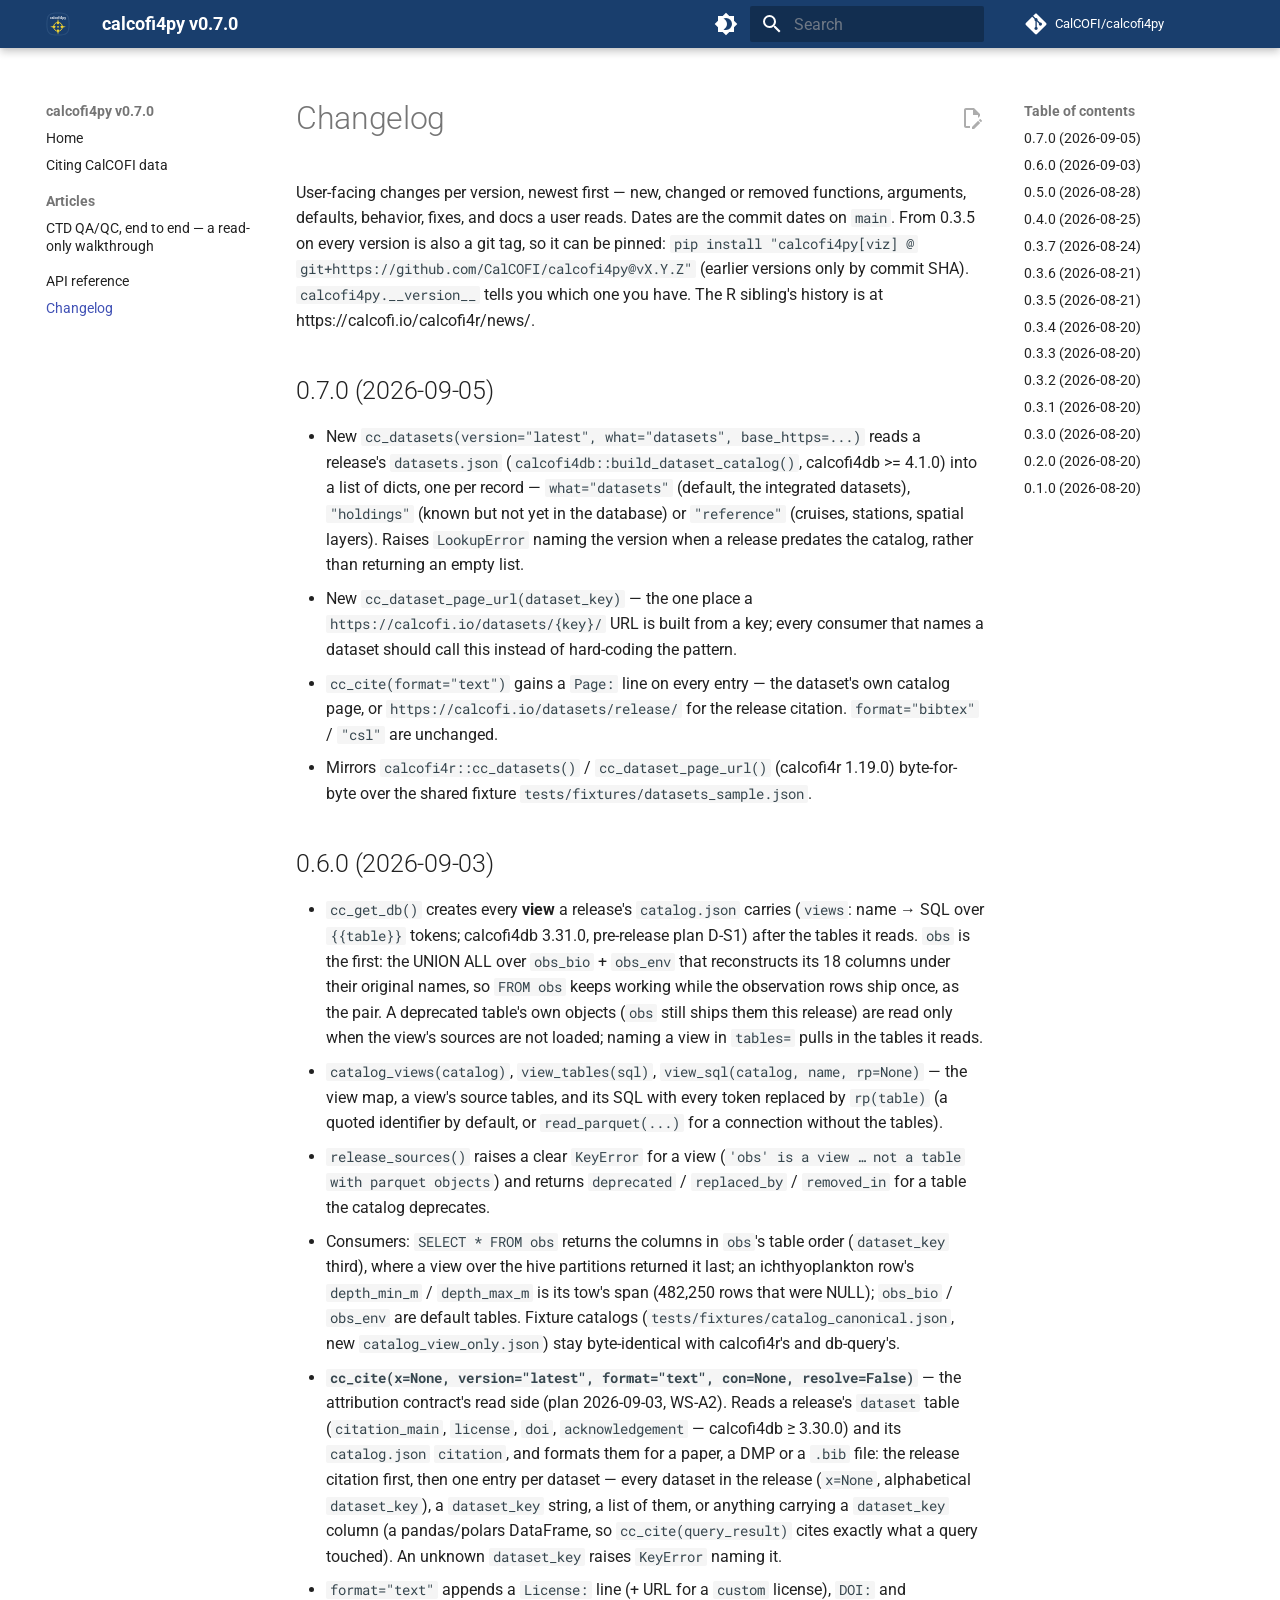
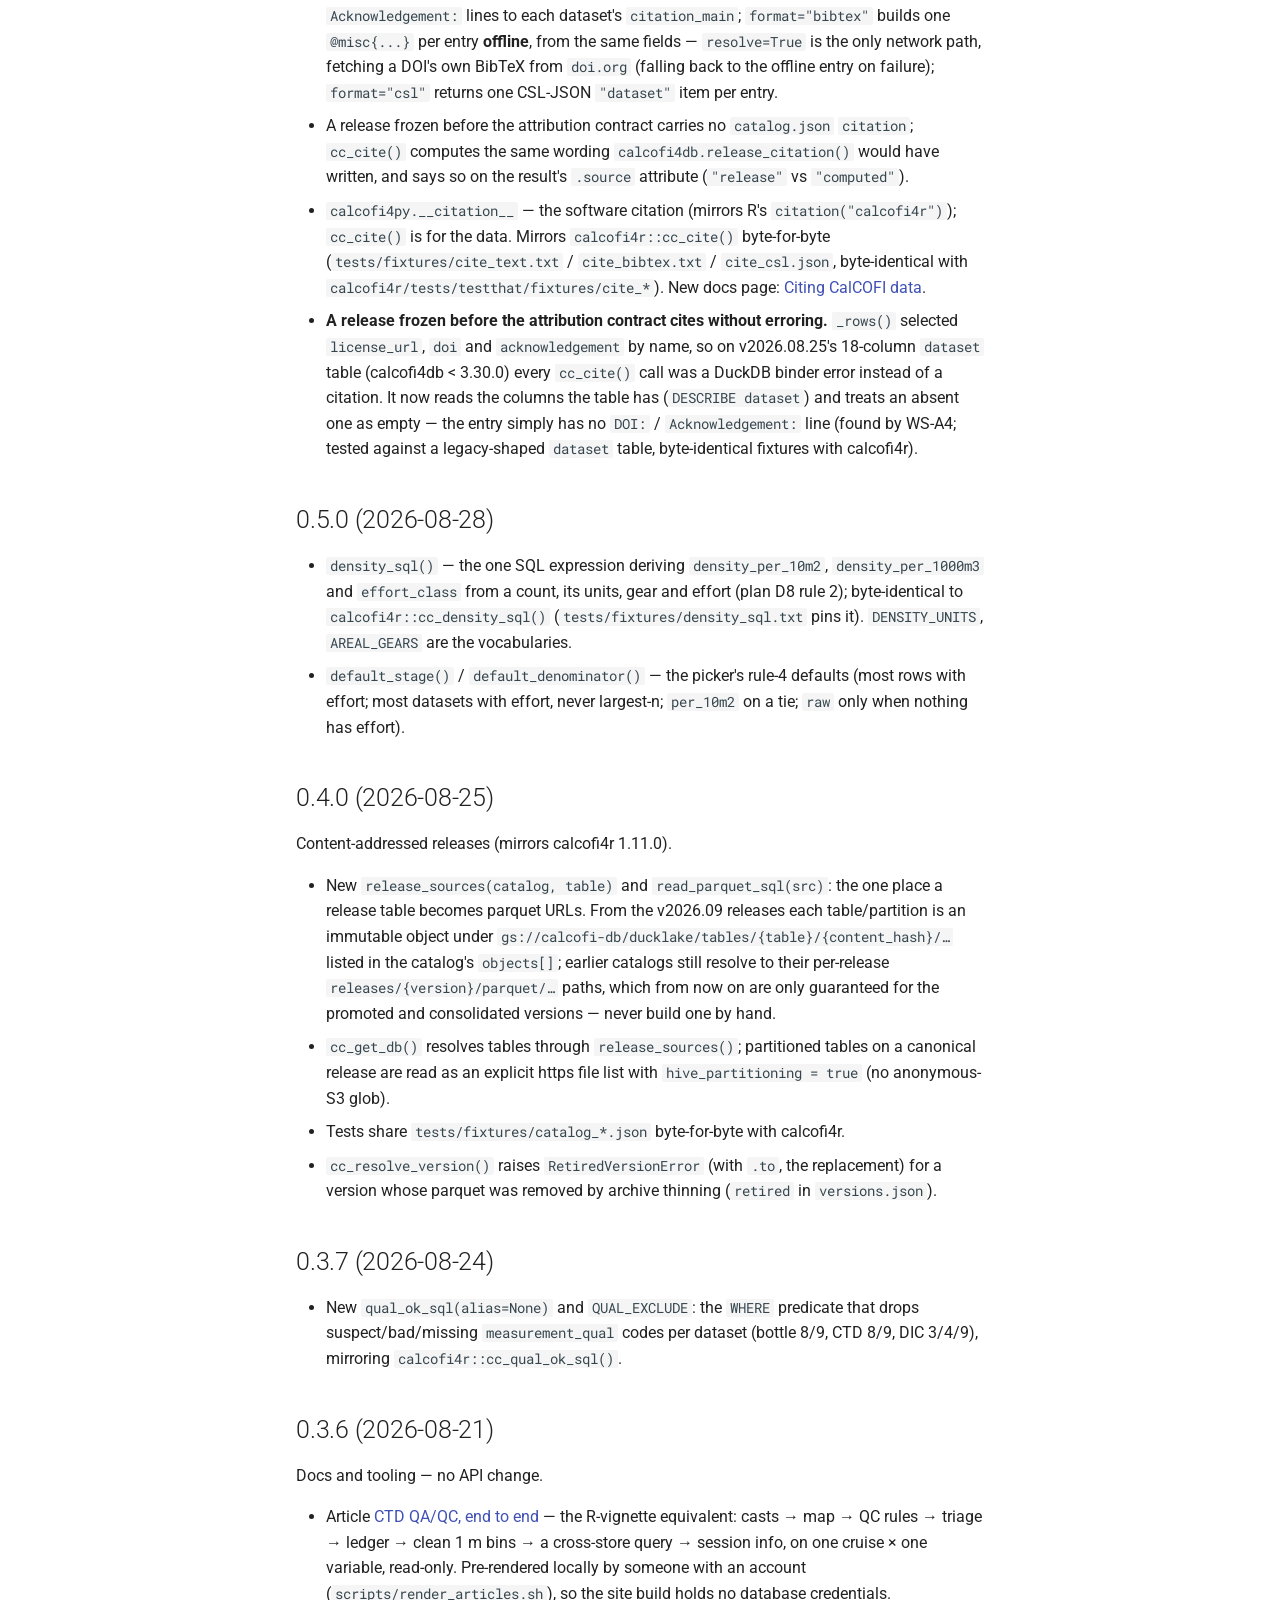
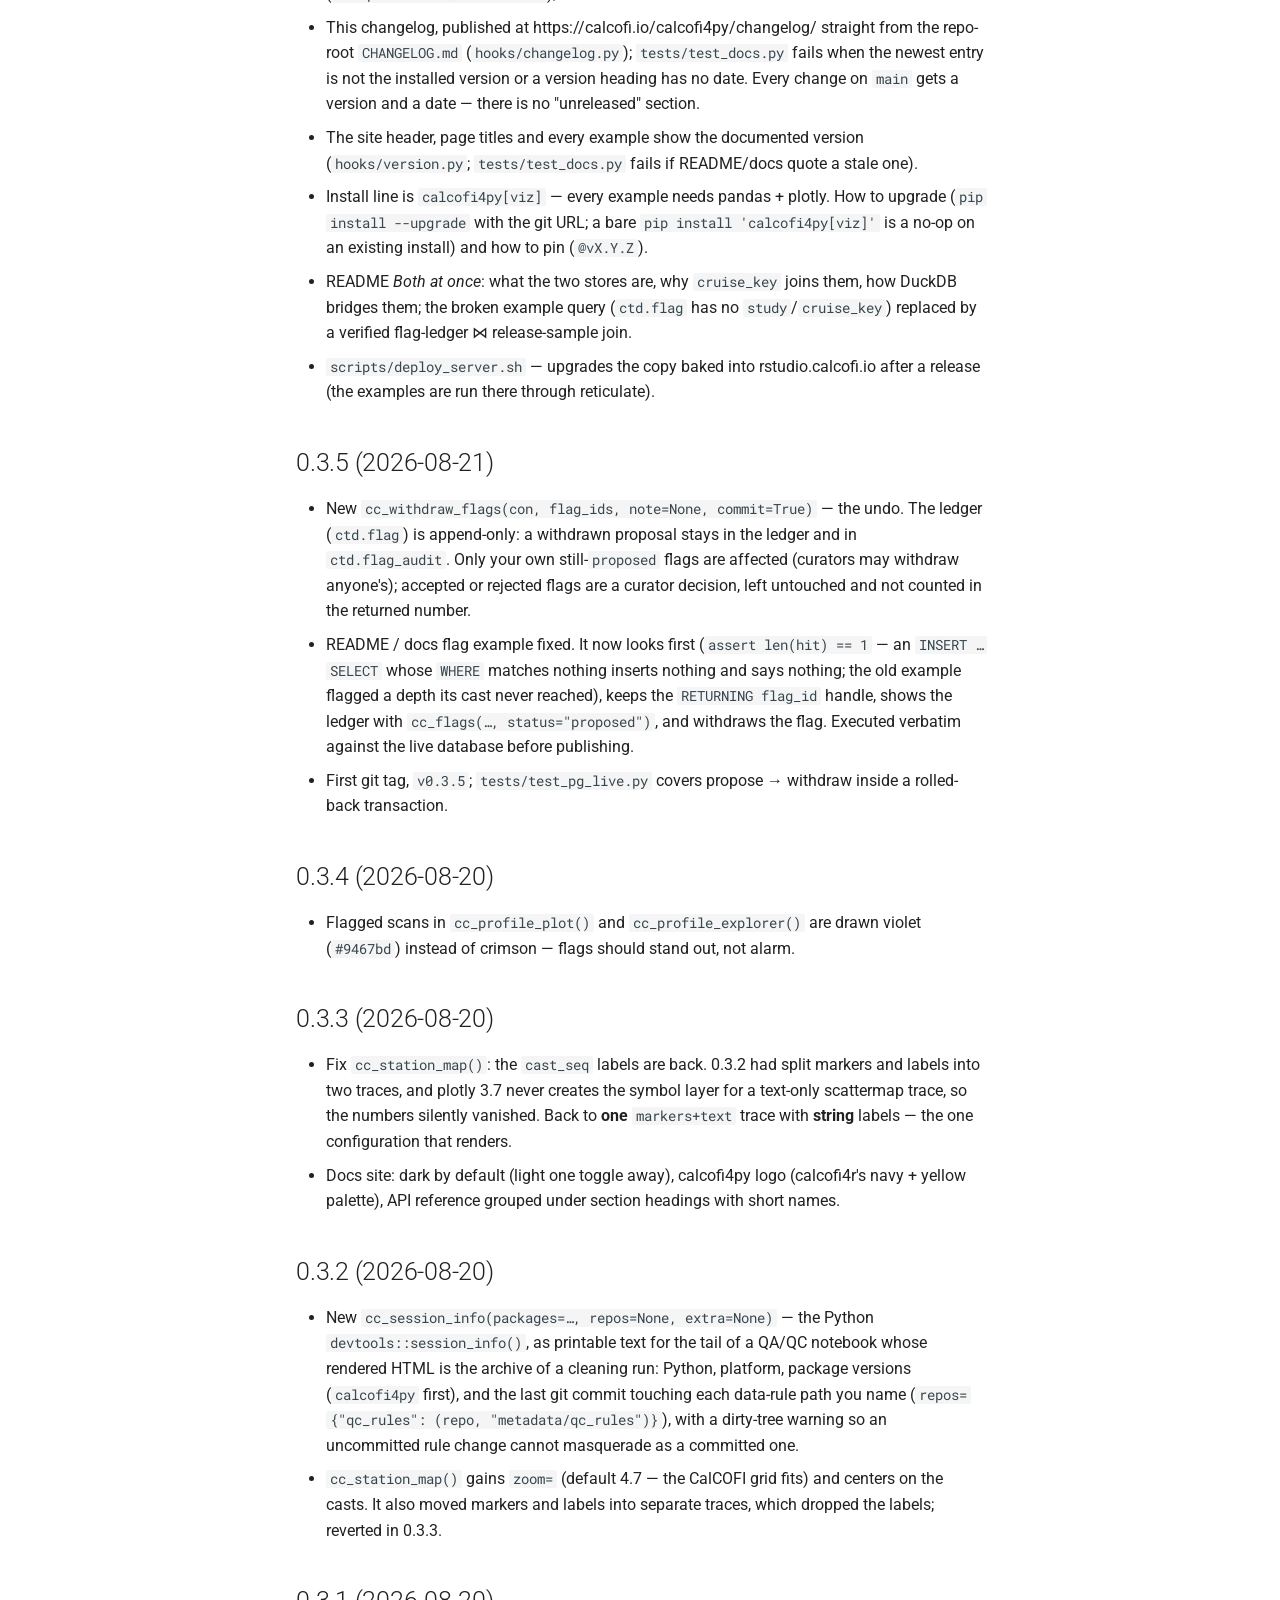
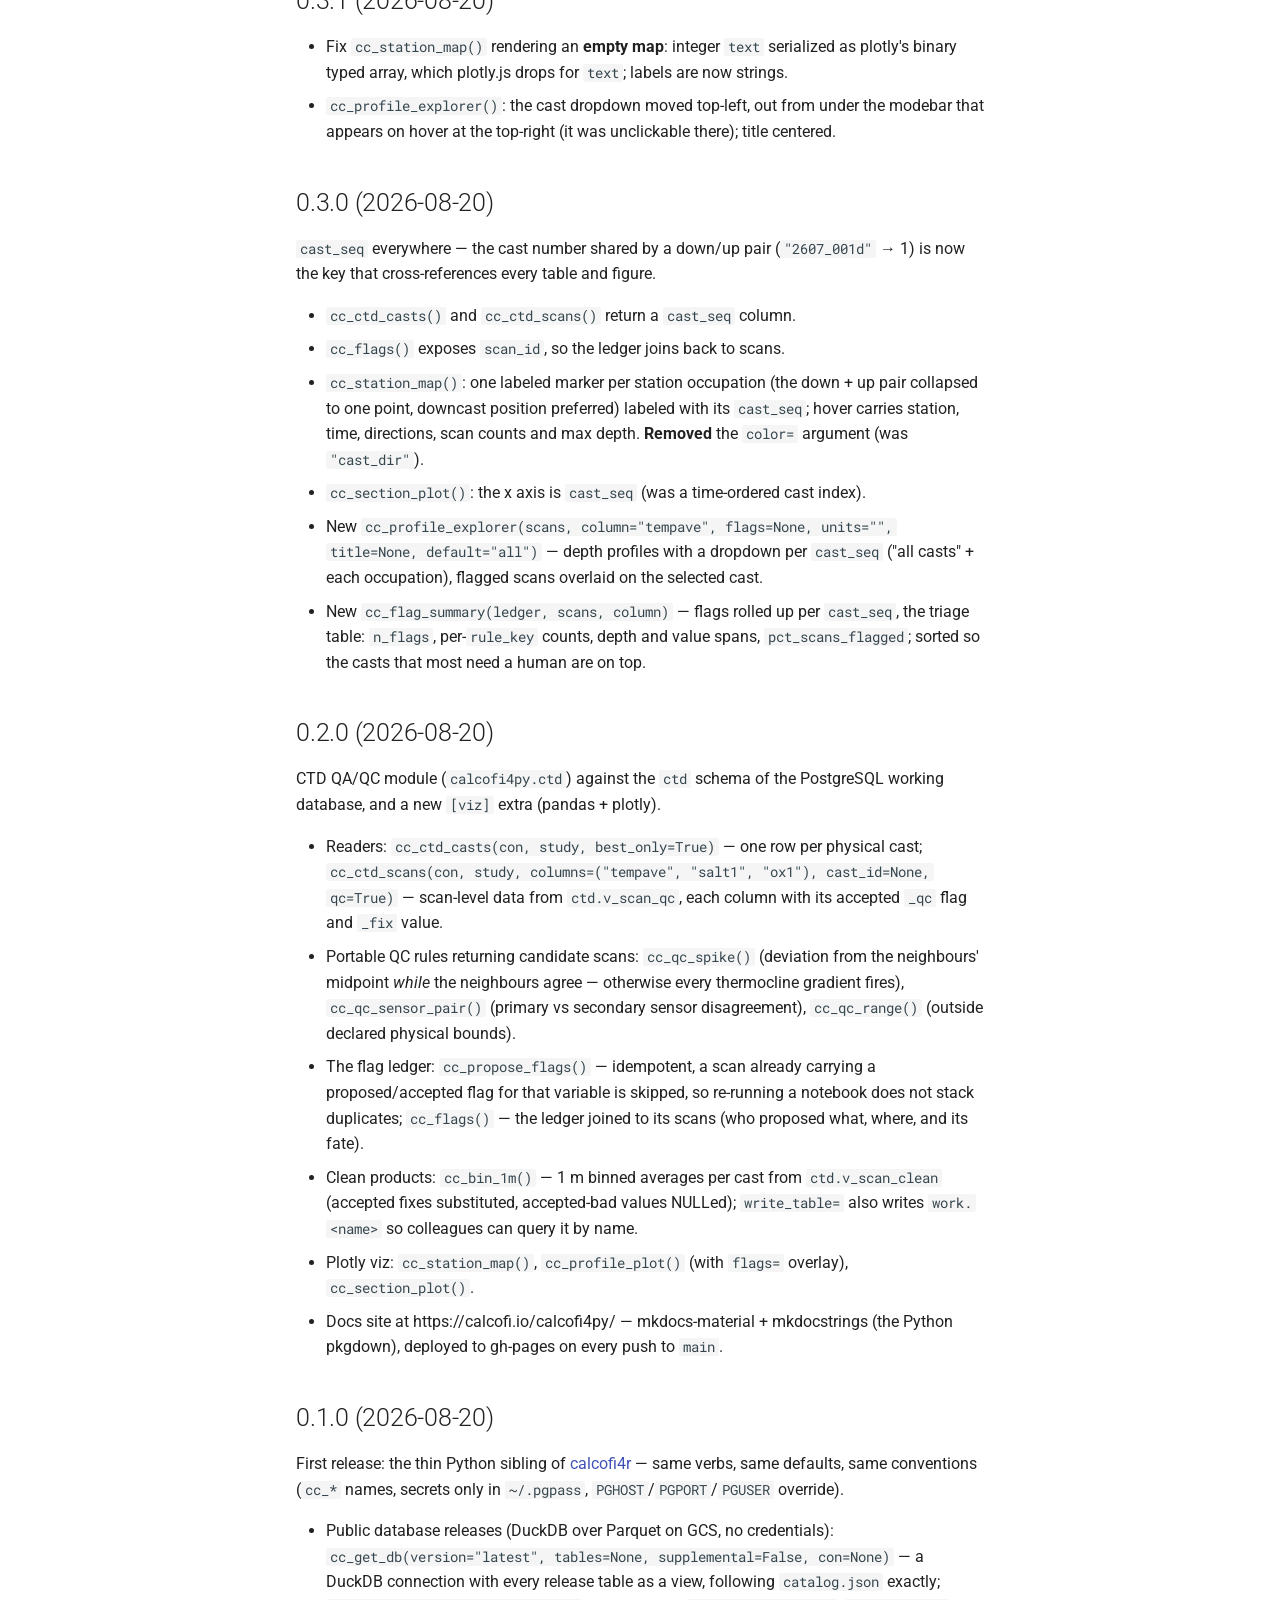
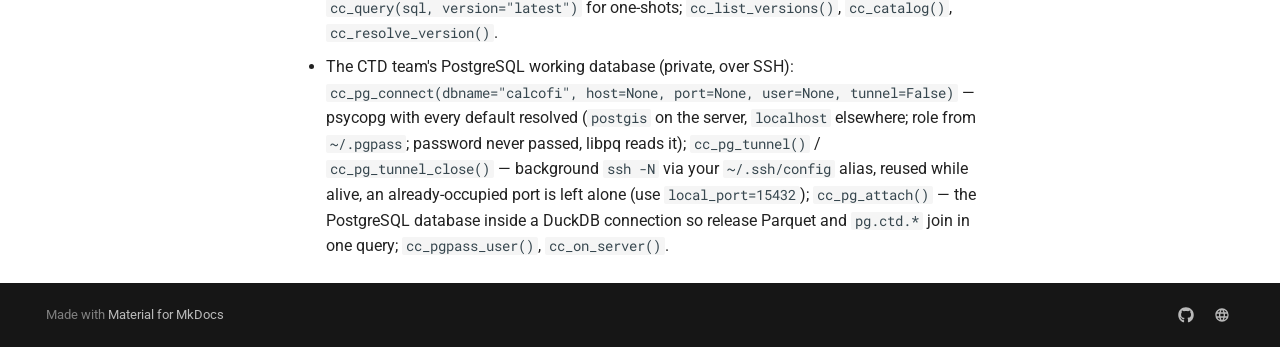
==== commit 0c1e2315: "Deployed 17060b9 with MkDocs version: 1.6.1" ====
--- a/changelog/index.html
+++ b/changelog/index.html
@@ -25,7 +25,7 @@
     
     
       
-        <title>Changelog - calcofi4py v0.3.6</title>
+        <title>Changelog - calcofi4py v0.7.0</title>
       
     
     
@@ -61,6 +61,14 @@
 
     
     
+  <script>(function(){var d=document.documentElement,m=/[?&]theme=(dark|light)\b/.exec(location.search),k=/(?:^|;\s*)cc_theme_src=user\b/.test(document.cookie),c=k&&/(?:^|;\s*)cc_theme=(dark|light)\b/.exec(document.cookie),s=null;try{if(localStorage.getItem("cc_theme_src")==="user")s=localStorage.getItem("cc_theme")}catch(e){}var t=(m&&m[1])||(c&&c[1])||(s==="dark"||s==="light"?s:null)||"light";d.dataset.theme=t;d.setAttribute("data-bs-theme",t);d.setAttribute("data-md-color-scheme",t==="dark"?"slate":"default");d.style.colorScheme=t;
+  /* material's palette entries in mkdocs.yml order: 0 = default (light), 1 = slate (dark) */
+  var p={light:{index:0,color:{media:"",scheme:"default",primary:"custom",accent:"indigo"}},dark:{index:1,color:{media:"",scheme:"slate",primary:"custom",accent:"yellow"}}}[t];
+  try{var cur=__md_get("__palette");if(!cur||!cur.color||cur.color.scheme!==p.color.scheme)__md_set("__palette",p)}catch(e){}})();</script>
+  <link rel="preload" href="https://calcofi.io/brand/v2/fonts/SourceSans3-VF.woff2" as="font" type="font/woff2" crossorigin>
+  <link rel="stylesheet" href="https://calcofi.io/brand/v2/fonts.css">
+  <link rel="stylesheet" href="https://calcofi.io/brand/v2/theme.css">
+
   </head>
   
   
@@ -71,7 +79,7 @@
     
     
     
-    <body dir="ltr" data-md-color-scheme="slate" data-md-color-primary="custom" data-md-color-accent="yellow">
+    <body dir="ltr" data-md-color-scheme="default" data-md-color-primary="custom" data-md-color-accent="indigo">
   
     
     <input class="md-toggle" data-md-toggle="drawer" type="checkbox" id="__drawer" autocomplete="off">
@@ -96,7 +104,7 @@
 
 <header class="md-header md-header--shadow" data-md-component="header">
   <nav class="md-header__inner md-grid" aria-label="Header">
-    <a href=".." title="calcofi4py v0.3.6" class="md-header__button md-logo" aria-label="calcofi4py v0.3.6" data-md-component="logo">
+    <a href="https://calcofi.io" title="calcofi4py v0.7.0" class="md-header__button md-logo" aria-label="calcofi4py v0.7.0" data-md-component="logo">
       
   <img src="../assets/logo.svg" alt="logo">
 
@@ -109,7 +117,7 @@
       <div class="md-header__ellipsis">
         <div class="md-header__topic">
           <span class="md-ellipsis">
-            calcofi4py v0.3.6
+            calcofi4py v0.7.0
           </span>
         </div>
         <div class="md-header__topic" data-md-component="header-topic">
@@ -128,20 +136,20 @@
     
     
     
-    <input class="md-option" data-md-color-media="" data-md-color-scheme="slate" data-md-color-primary="custom" data-md-color-accent="yellow"  aria-label="light mode"  type="radio" name="__palette" id="__palette_0">
-    
-      <label class="md-header__button md-icon" title="light mode" for="__palette_1" hidden>
+    <input class="md-option" data-md-color-media="" data-md-color-scheme="default" data-md-color-primary="custom" data-md-color-accent="indigo"  aria-label="dark mode"  type="radio" name="__palette" id="__palette_0">
+    
+      <label class="md-header__button md-icon" title="dark mode" for="__palette_1" hidden>
+        <svg xmlns="http://www.w3.org/2000/svg" viewBox="0 0 24 24"><path d="M12 18c-.89 0-1.74-.2-2.5-.55C11.56 16.5 13 14.42 13 12s-1.44-4.5-3.5-5.45C10.26 6.2 11.11 6 12 6a6 6 0 0 1 6 6 6 6 0 0 1-6 6m8-9.31V4h-4.69L12 .69 8.69 4H4v4.69L.69 12 4 15.31V20h4.69L12 23.31 15.31 20H20v-4.69L23.31 12z"/></svg>
+      </label>
+    
+  
+    
+    
+    
+    <input class="md-option" data-md-color-media="" data-md-color-scheme="slate" data-md-color-primary="custom" data-md-color-accent="yellow"  aria-label="light mode"  type="radio" name="__palette" id="__palette_1">
+    
+      <label class="md-header__button md-icon" title="light mode" for="__palette_0" hidden>
         <svg xmlns="http://www.w3.org/2000/svg" viewBox="0 0 24 24"><path d="M12 8a4 4 0 0 0-4 4 4 4 0 0 0 4 4 4 4 0 0 0 4-4 4 4 0 0 0-4-4m0 10a6 6 0 0 1-6-6 6 6 0 0 1 6-6 6 6 0 0 1 6 6 6 6 0 0 1-6 6m8-9.31V4h-4.69L12 .69 8.69 4H4v4.69L.69 12 4 15.31V20h4.69L12 23.31 15.31 20H20v-4.69L23.31 12z"/></svg>
-      </label>
-    
-  
-    
-    
-    
-    <input class="md-option" data-md-color-media="" data-md-color-scheme="default" data-md-color-primary="custom" data-md-color-accent="indigo"  aria-label="dark mode"  type="radio" name="__palette" id="__palette_1">
-    
-      <label class="md-header__button md-icon" title="dark mode" for="__palette_0" hidden>
-        <svg xmlns="http://www.w3.org/2000/svg" viewBox="0 0 24 24"><path d="M12 18c-.89 0-1.74-.2-2.5-.55C11.56 16.5 13 14.42 13 12s-1.44-4.5-3.5-5.45C10.26 6.2 11.11 6 12 6a6 6 0 0 1 6 6 6 6 0 0 1-6 6m8-9.31V4h-4.69L12 .69 8.69 4H4v4.69L.69 12 4 15.31V20h4.69L12 23.31 15.31 20H20v-4.69L23.31 12z"/></svg>
       </label>
     
   
@@ -231,12 +239,12 @@
 
 <nav class="md-nav md-nav--primary" aria-label="Navigation" data-md-level="0">
   <label class="md-nav__title" for="__drawer">
-    <a href=".." title="calcofi4py v0.3.6" class="md-nav__button md-logo" aria-label="calcofi4py v0.3.6" data-md-component="logo">
+    <a href="https://calcofi.io" title="calcofi4py v0.7.0" class="md-nav__button md-logo" aria-label="calcofi4py v0.7.0" data-md-component="logo">
       
   <img src="../assets/logo.svg" alt="logo">
 
     </a>
-    calcofi4py v0.3.6
+    calcofi4py v0.7.0
   </label>
   
     <div class="md-nav__source">
@@ -286,6 +294,33 @@
   
   
   
+    <li class="md-nav__item">
+      <a href="../citing/" class="md-nav__link">
+        
+  
+  
+  <span class="md-ellipsis">
+    
+  
+    Citing CalCOFI data
+  
+
+    
+  </span>
+  
+  
+
+      </a>
+    </li>
+  
+
+    
+      
+      
+  
+  
+  
+  
     
     
     
@@ -300,10 +335,10 @@
       
         
         
-        <input class="md-nav__toggle md-toggle " type="checkbox" id="__nav_2" >
+        <input class="md-nav__toggle md-toggle " type="checkbox" id="__nav_3" >
         
           
-          <label class="md-nav__link" for="__nav_2" id="__nav_2_label" tabindex="">
+          <label class="md-nav__link" for="__nav_3" id="__nav_3_label" tabindex="">
             
   
   
@@ -321,8 +356,8 @@
             <span class="md-nav__icon md-icon"></span>
           </label>
         
-        <nav class="md-nav" data-md-level="1" aria-labelledby="__nav_2_label" aria-expanded="false">
-          <label class="md-nav__title" for="__nav_2">
+        <nav class="md-nav" data-md-level="1" aria-labelledby="__nav_3_label" aria-expanded="false">
+          <label class="md-nav__title" for="__nav_3">
             <span class="md-nav__icon md-icon"></span>
             
   
@@ -459,6 +494,61 @@
       Table of contents
     </label>
     <ul class="md-nav__list" data-md-component="toc" data-md-scrollfix>
+      
+        <li class="md-nav__item">
+  <a href="#070-2026-09-05" class="md-nav__link">
+    <span class="md-ellipsis">
+      
+        0.7.0 (2026-09-05)
+      
+    </span>
+  </a>
+  
+</li>
+      
+        <li class="md-nav__item">
+  <a href="#060-2026-09-03" class="md-nav__link">
+    <span class="md-ellipsis">
+      
+        0.6.0 (2026-09-03)
+      
+    </span>
+  </a>
+  
+</li>
+      
+        <li class="md-nav__item">
+  <a href="#050-2026-08-28" class="md-nav__link">
+    <span class="md-ellipsis">
+      
+        0.5.0 (2026-08-28)
+      
+    </span>
+  </a>
+  
+</li>
+      
+        <li class="md-nav__item">
+  <a href="#040-2026-08-25" class="md-nav__link">
+    <span class="md-ellipsis">
+      
+        0.4.0 (2026-08-25)
+      
+    </span>
+  </a>
+  
+</li>
+      
+        <li class="md-nav__item">
+  <a href="#037-2026-08-24" class="md-nav__link">
+    <span class="md-ellipsis">
+      
+        0.3.7 (2026-08-24)
+      
+    </span>
+  </a>
+  
+</li>
       
         <li class="md-nav__item">
   <a href="#036-2026-08-21" class="md-nav__link">
@@ -594,6 +684,61 @@
     <ul class="md-nav__list" data-md-component="toc" data-md-scrollfix>
       
         <li class="md-nav__item">
+  <a href="#070-2026-09-05" class="md-nav__link">
+    <span class="md-ellipsis">
+      
+        0.7.0 (2026-09-05)
+      
+    </span>
+  </a>
+  
+</li>
+      
+        <li class="md-nav__item">
+  <a href="#060-2026-09-03" class="md-nav__link">
+    <span class="md-ellipsis">
+      
+        0.6.0 (2026-09-03)
+      
+    </span>
+  </a>
+  
+</li>
+      
+        <li class="md-nav__item">
+  <a href="#050-2026-08-28" class="md-nav__link">
+    <span class="md-ellipsis">
+      
+        0.5.0 (2026-08-28)
+      
+    </span>
+  </a>
+  
+</li>
+      
+        <li class="md-nav__item">
+  <a href="#040-2026-08-25" class="md-nav__link">
+    <span class="md-ellipsis">
+      
+        0.4.0 (2026-08-25)
+      
+    </span>
+  </a>
+  
+</li>
+      
+        <li class="md-nav__item">
+  <a href="#037-2026-08-24" class="md-nav__link">
+    <span class="md-ellipsis">
+      
+        0.3.7 (2026-08-24)
+      
+    </span>
+  </a>
+  
+</li>
+      
+        <li class="md-nav__item">
   <a href="#036-2026-08-21" class="md-nav__link">
     <span class="md-ellipsis">
       
@@ -724,6 +869,99 @@
 <code>pip install "calcofi4py[viz] @ git+https://github.com/CalCOFI/calcofi4py@vX.Y.Z"</code>
 (earlier versions only by commit SHA). <code>calcofi4py.__version__</code> tells you which one
 you have. The R sibling's history is at https://calcofi.io/calcofi4r/news/.</p>
+<h2 id="070-2026-09-05">0.7.0 (2026-09-05)<a class="headerlink" href="#070-2026-09-05" title="Permanent link">&para;</a></h2>
+<ul>
+<li>New <code>cc_datasets(version="latest", what="datasets", base_https=...)</code> reads a release's
+  <code>datasets.json</code> (<code>calcofi4db::build_dataset_catalog()</code>, calcofi4db &gt;= 4.1.0) into a list of
+  dicts, one per record — <code>what="datasets"</code> (default, the integrated datasets), <code>"holdings"</code>
+  (known but not yet in the database) or <code>"reference"</code> (cruises, stations, spatial layers).
+  Raises <code>LookupError</code> naming the version when a release predates the catalog, rather than
+  returning an empty list.</li>
+<li>New <code>cc_dataset_page_url(dataset_key)</code> — the one place a <code>https://calcofi.io/datasets/{key}/</code>
+  URL is built from a key; every consumer that names a dataset should call this instead of
+  hard-coding the pattern.</li>
+<li><code>cc_cite(format="text")</code> gains a <code>Page:</code> line on every entry — the dataset's own catalog page,
+  or <code>https://calcofi.io/datasets/release/</code> for the release citation. <code>format="bibtex"</code> /
+  <code>"csl"</code> are unchanged.</li>
+<li>Mirrors <code>calcofi4r::cc_datasets()</code> / <code>cc_dataset_page_url()</code> (calcofi4r 1.19.0) byte-for-byte
+  over the shared fixture <code>tests/fixtures/datasets_sample.json</code>.</li>
+</ul>
+<h2 id="060-2026-09-03">0.6.0 (2026-09-03)<a class="headerlink" href="#060-2026-09-03" title="Permanent link">&para;</a></h2>
+<ul>
+<li><code>cc_get_db()</code> creates every <strong>view</strong> a release's <code>catalog.json</code> carries (<code>views</code>: name → SQL over
+  <code>{{table}}</code> tokens; calcofi4db 3.31.0, pre-release plan D-S1) after the tables it reads. <code>obs</code> is
+  the first: the UNION ALL over <code>obs_bio</code> + <code>obs_env</code> that reconstructs its 18 columns under their
+  original names, so <code>FROM obs</code> keeps working while the observation rows ship once, as the pair. A
+  deprecated table's own objects (<code>obs</code> still ships them this release) are read only when the view's
+  sources are not loaded; naming a view in <code>tables=</code> pulls in the tables it reads.</li>
+<li><code>catalog_views(catalog)</code>, <code>view_tables(sql)</code>, <code>view_sql(catalog, name, rp=None)</code> — the view map, a
+  view's source tables, and its SQL with every token replaced by <code>rp(table)</code> (a quoted identifier by
+  default, or <code>read_parquet(...)</code> for a connection without the tables).</li>
+<li><code>release_sources()</code> raises a clear <code>KeyError</code> for a view (<code>'obs' is a view … not a table with parquet
+  objects</code>) and returns <code>deprecated</code> / <code>replaced_by</code> / <code>removed_in</code> for a table the catalog deprecates.</li>
+<li>Consumers: <code>SELECT * FROM obs</code> returns the columns in <code>obs</code>'s table order (<code>dataset_key</code> third), where a
+  view over the hive partitions returned it last; an ichthyoplankton row's <code>depth_min_m</code> / <code>depth_max_m</code>
+  is its tow's span (482,250 rows that were NULL); <code>obs_bio</code> / <code>obs_env</code> are default tables. Fixture
+  catalogs (<code>tests/fixtures/catalog_canonical.json</code>, new <code>catalog_view_only.json</code>) stay byte-identical with
+  calcofi4r's and db-query's.</li>
+<li><strong><code>cc_cite(x=None, version="latest", format="text", con=None, resolve=False)</code></strong> — the attribution
+  contract's read side (plan 2026-09-03, WS-A2). Reads a release's <code>dataset</code> table (<code>citation_main</code>,
+  <code>license</code>, <code>doi</code>, <code>acknowledgement</code> — calcofi4db ≥ 3.30.0) and its <code>catalog.json</code> <code>citation</code>, and
+  formats them for a paper, a DMP or a <code>.bib</code> file: the release citation first, then one entry per
+  dataset — every dataset in the release (<code>x=None</code>, alphabetical <code>dataset_key</code>), a <code>dataset_key</code>
+  string, a list of them, or anything carrying a <code>dataset_key</code> column (a pandas/polars DataFrame, so
+  <code>cc_cite(query_result)</code> cites exactly what a query touched). An unknown <code>dataset_key</code> raises
+  <code>KeyError</code> naming it.</li>
+<li><code>format="text"</code> appends a <code>License:</code> line (+ URL for a <code>custom</code> license), <code>DOI:</code> and
+  <code>Acknowledgement:</code> lines to each dataset's <code>citation_main</code>; <code>format="bibtex"</code> builds one
+  <code>@misc{...}</code> per entry <strong>offline</strong>, from the same fields — <code>resolve=True</code> is the only network
+  path, fetching a DOI's own BibTeX from <code>doi.org</code> (falling back to the offline entry on failure);
+  <code>format="csl"</code> returns one CSL-JSON <code>"dataset"</code> item per entry.</li>
+<li>A release frozen before the attribution contract carries no <code>catalog.json</code> <code>citation</code>; <code>cc_cite()</code>
+  computes the same wording <code>calcofi4db.release_citation()</code> would have written, and says so on the
+  result's <code>.source</code> attribute (<code>"release"</code> vs <code>"computed"</code>).</li>
+<li><code>calcofi4py.__citation__</code> — the software citation (mirrors R's <code>citation("calcofi4r")</code>);
+  <code>cc_cite()</code> is for the data. Mirrors <code>calcofi4r::cc_cite()</code> byte-for-byte (<code>tests/fixtures/cite_text.txt</code>
+  / <code>cite_bibtex.txt</code> / <code>cite_csl.json</code>, byte-identical with <code>calcofi4r/tests/testthat/fixtures/cite_*</code>).
+  New docs page: <a href="https://calcofi.io/calcofi4py/citing/">Citing CalCOFI data</a>.</li>
+<li><strong>A release frozen before the attribution contract cites without erroring.</strong> <code>_rows()</code> selected
+  <code>license_url</code>, <code>doi</code> and <code>acknowledgement</code> by name, so on v2026.08.25's 18-column <code>dataset</code> table
+  (calcofi4db &lt; 3.30.0) every <code>cc_cite()</code> call was a DuckDB binder error instead of a citation. It now
+  reads the columns the table has (<code>DESCRIBE dataset</code>) and treats an absent one as empty — the entry
+  simply has no <code>DOI:</code> / <code>Acknowledgement:</code> line (found by WS-A4; tested against a legacy-shaped
+  <code>dataset</code> table, byte-identical fixtures with calcofi4r).</li>
+</ul>
+<h2 id="050-2026-08-28">0.5.0 (2026-08-28)<a class="headerlink" href="#050-2026-08-28" title="Permanent link">&para;</a></h2>
+<ul>
+<li><code>density_sql()</code> — the one SQL expression deriving <code>density_per_10m2</code>, <code>density_per_1000m3</code> and
+  <code>effort_class</code> from a count, its units, gear and effort (plan D8 rule 2); byte-identical to
+  <code>calcofi4r::cc_density_sql()</code> (<code>tests/fixtures/density_sql.txt</code> pins it). <code>DENSITY_UNITS</code>,
+  <code>AREAL_GEARS</code> are the vocabularies.</li>
+<li><code>default_stage()</code> / <code>default_denominator()</code> — the picker's rule-4 defaults (most rows with effort;
+  most datasets with effort, never largest-n; <code>per_10m2</code> on a tie; <code>raw</code> only when nothing has effort).</li>
+</ul>
+<h2 id="040-2026-08-25">0.4.0 (2026-08-25)<a class="headerlink" href="#040-2026-08-25" title="Permanent link">&para;</a></h2>
+<p>Content-addressed releases (mirrors calcofi4r 1.11.0).</p>
+<ul>
+<li>New <code>release_sources(catalog, table)</code> and <code>read_parquet_sql(src)</code>: the one place a
+  release table becomes parquet URLs. From the v2026.09 releases each table/partition is
+  an immutable object under <code>gs://calcofi-db/ducklake/tables/{table}/{content_hash}/…</code>
+  listed in the catalog's <code>objects[]</code>; earlier catalogs still resolve to their
+  per-release <code>releases/{version}/parquet/…</code> paths, which from now on are only
+  guaranteed for the promoted and consolidated versions — never build one by hand.</li>
+<li><code>cc_get_db()</code> resolves tables through <code>release_sources()</code>; partitioned tables on a
+  canonical release are read as an explicit https file list with
+  <code>hive_partitioning = true</code> (no anonymous-S3 glob).</li>
+<li>Tests share <code>tests/fixtures/catalog_*.json</code> byte-for-byte with calcofi4r.</li>
+<li><code>cc_resolve_version()</code> raises <code>RetiredVersionError</code> (with <code>.to</code>, the replacement) for a
+  version whose parquet was removed by archive thinning (<code>retired</code> in <code>versions.json</code>).</li>
+</ul>
+<h2 id="037-2026-08-24">0.3.7 (2026-08-24)<a class="headerlink" href="#037-2026-08-24" title="Permanent link">&para;</a></h2>
+<ul>
+<li>New <code>qual_ok_sql(alias=None)</code> and <code>QUAL_EXCLUDE</code>: the <code>WHERE</code> predicate that drops
+  suspect/bad/missing <code>measurement_qual</code> codes per dataset (bottle 8/9, CTD 8/9, DIC
+  3/4/9), mirroring <code>calcofi4r::cc_qual_ok_sql()</code>.</li>
+</ul>
 <h2 id="036-2026-08-21">0.3.6 (2026-08-21)<a class="headerlink" href="#036-2026-08-21" title="Permanent link">&para;</a></h2>
 <p>Docs and tooling — no API change.</p>
 <ul>
@@ -938,6 +1176,10 @@
     
       <script src="../assets/javascripts/bundle.d7400e89.min.js"></script>
       
+        <script src="https://calcofi.io/brand/v2/theme.js"></script>
+      
+        <script src="../javascripts/brand.js"></script>
+      
     
   </body>
 </html>
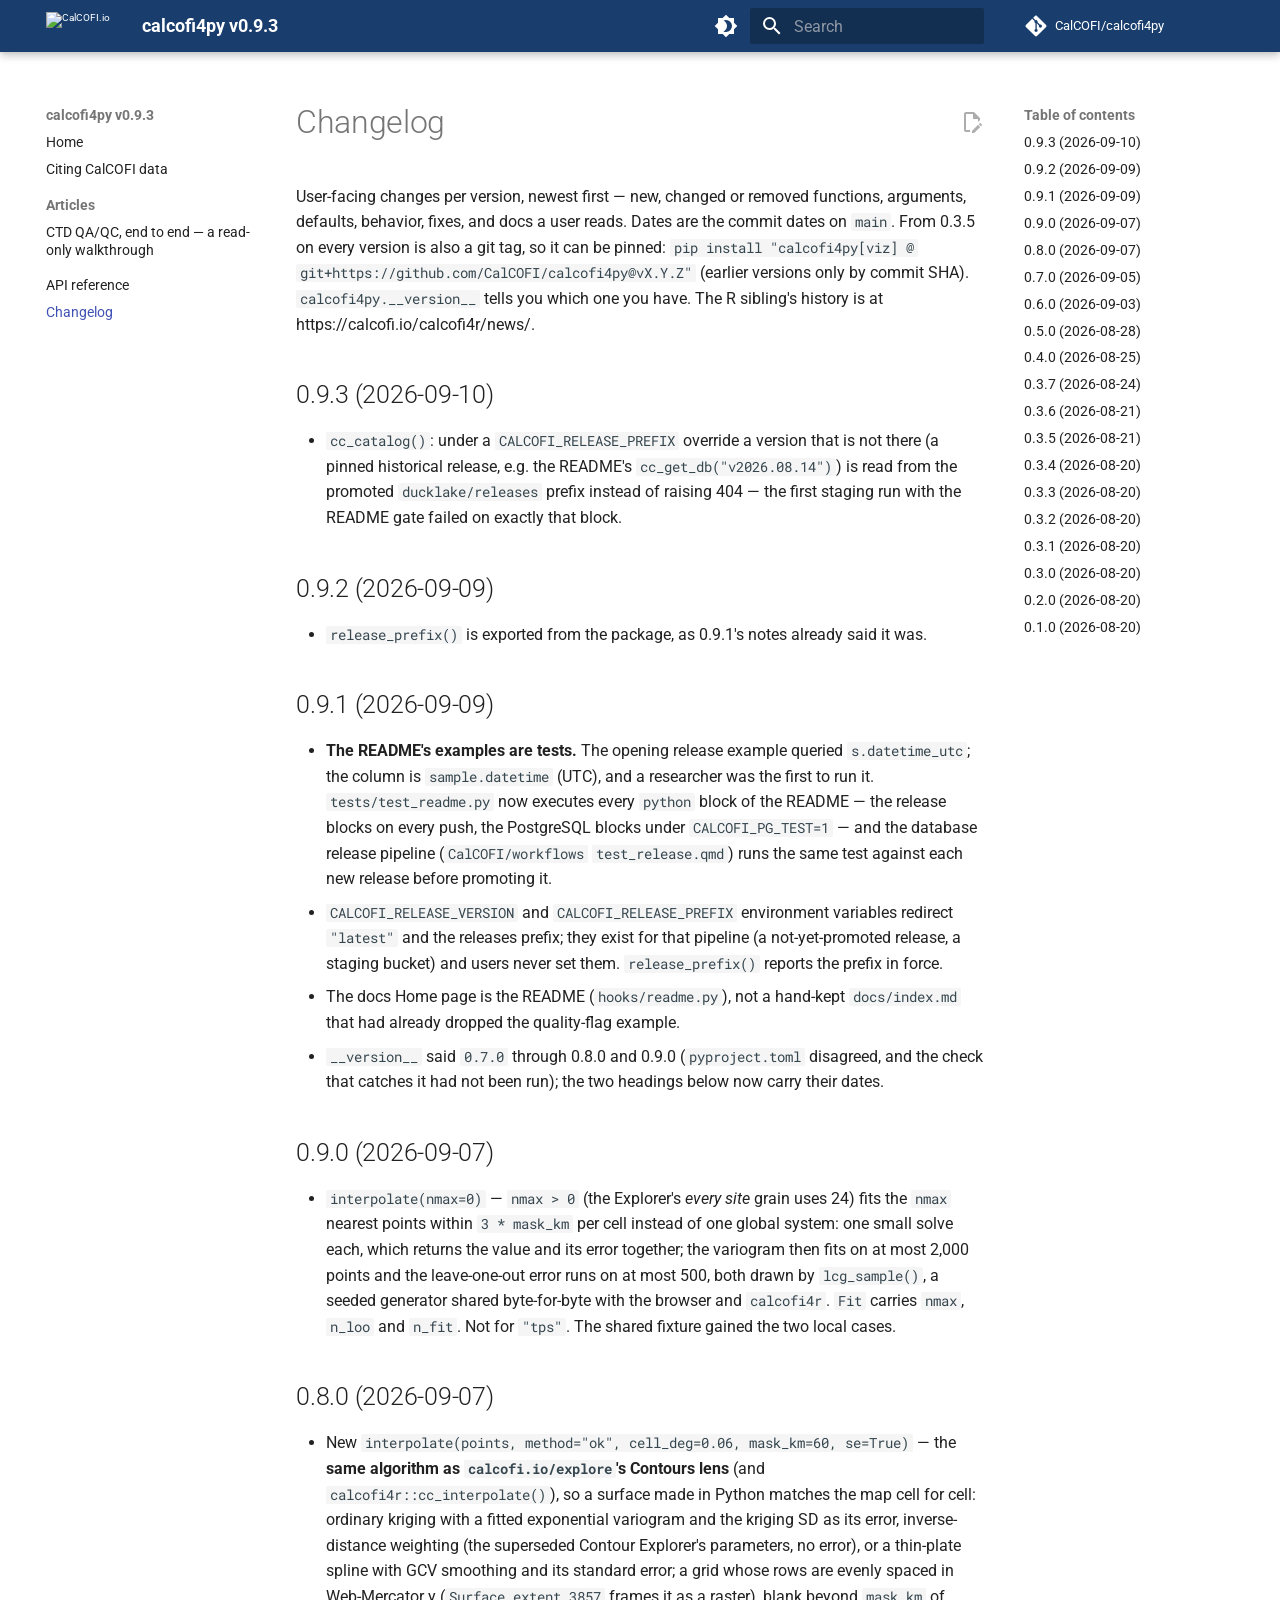
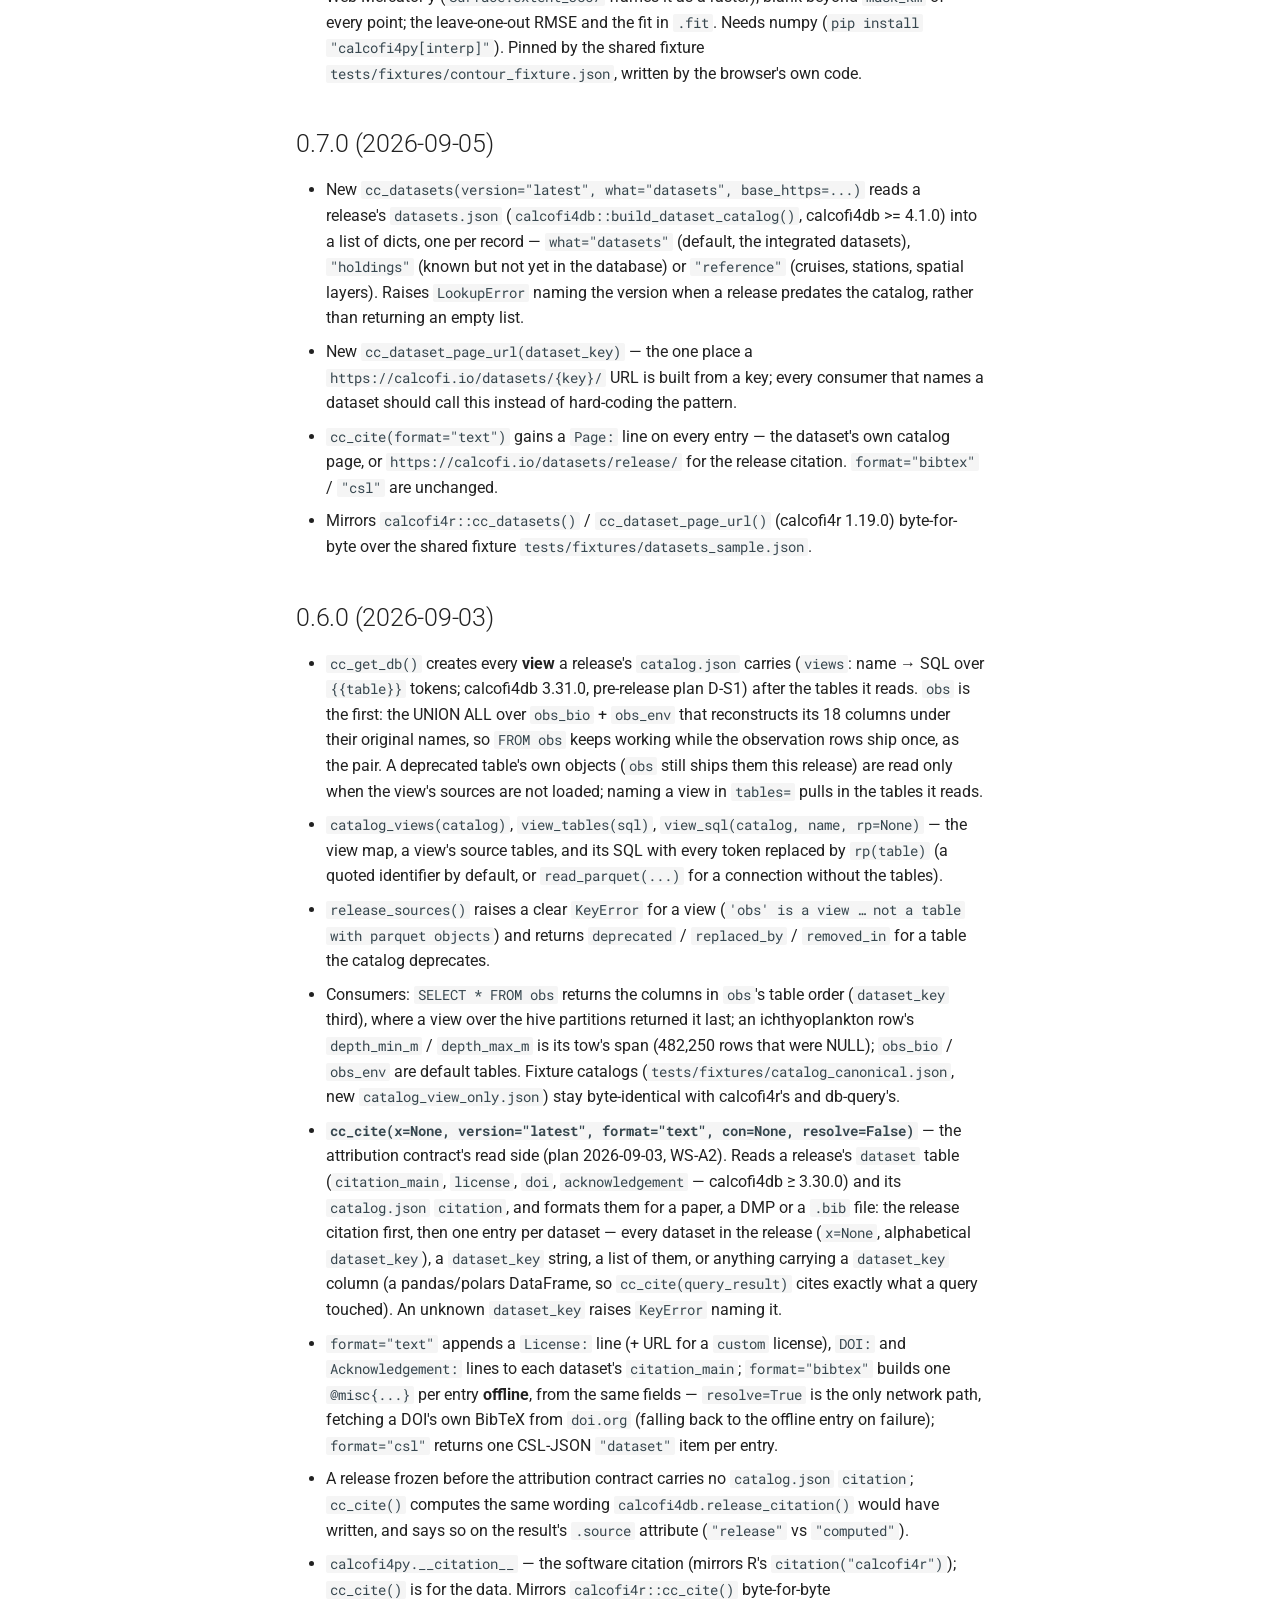
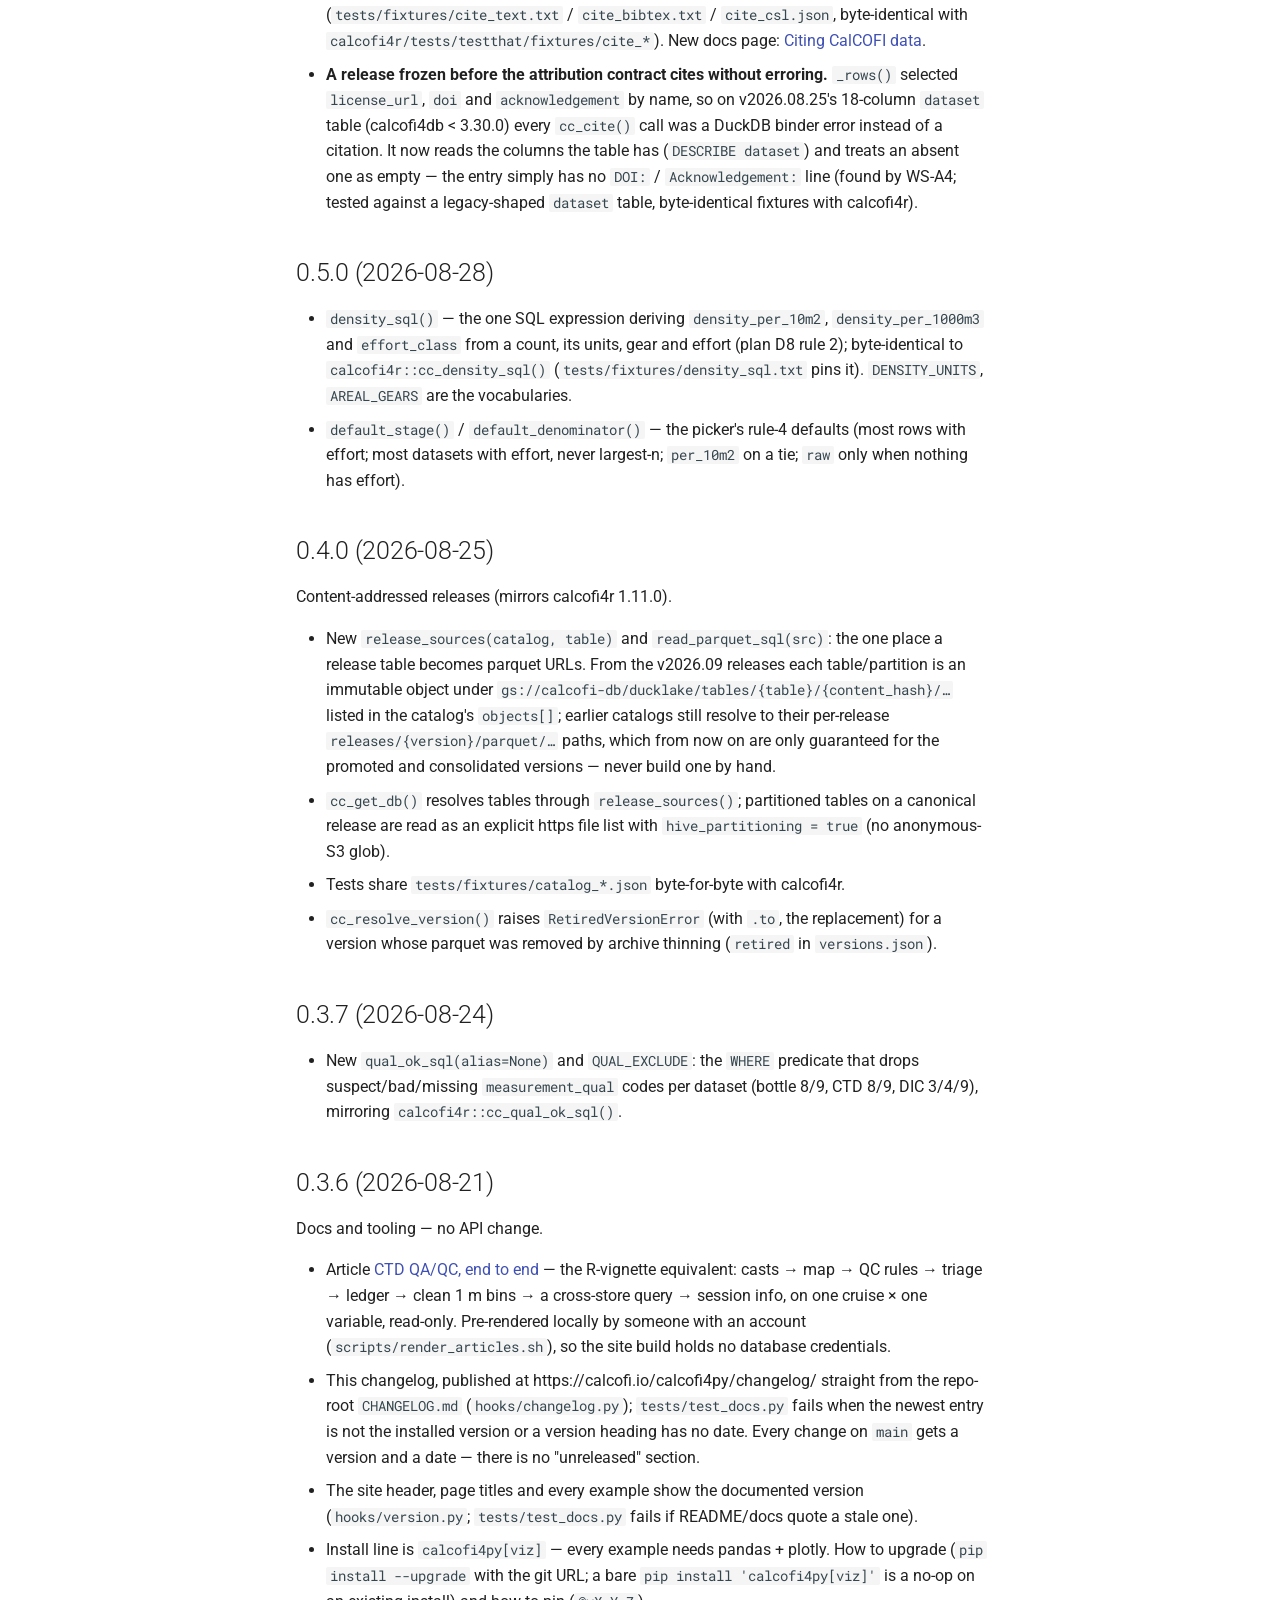
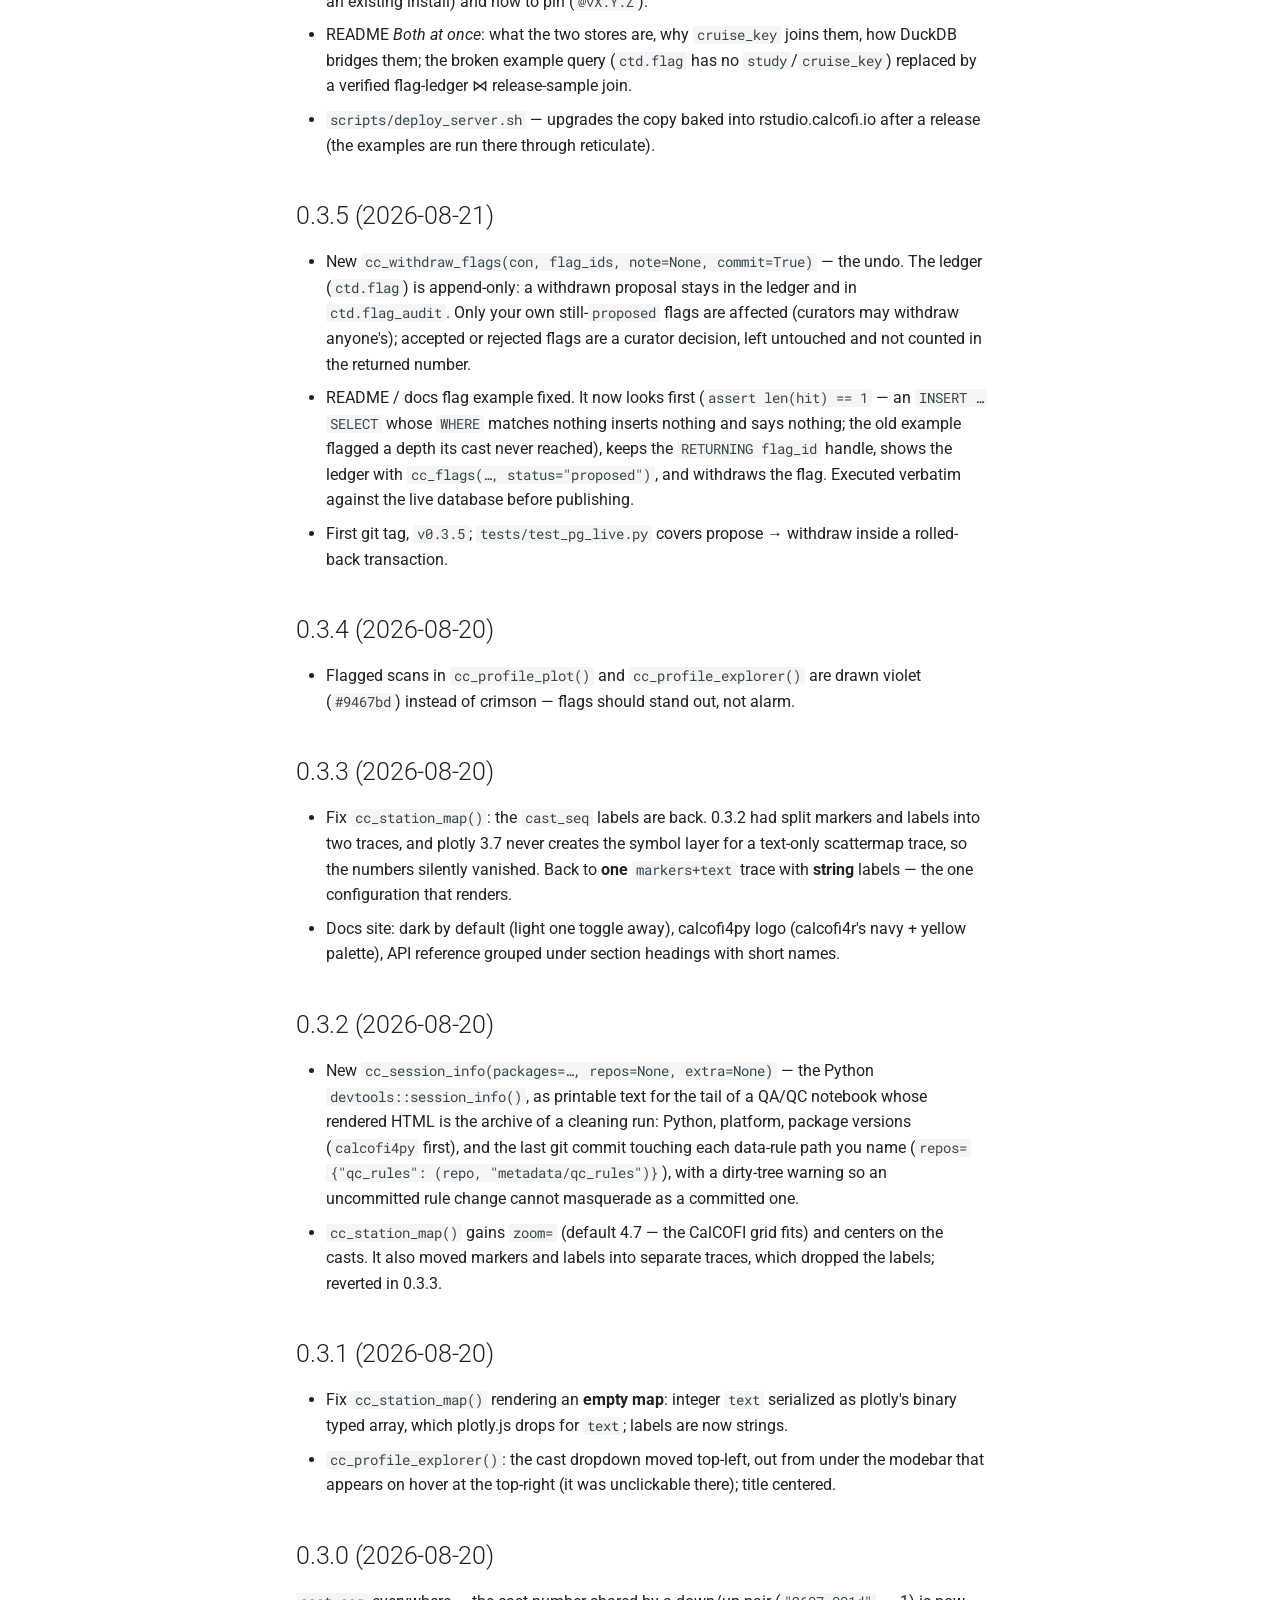
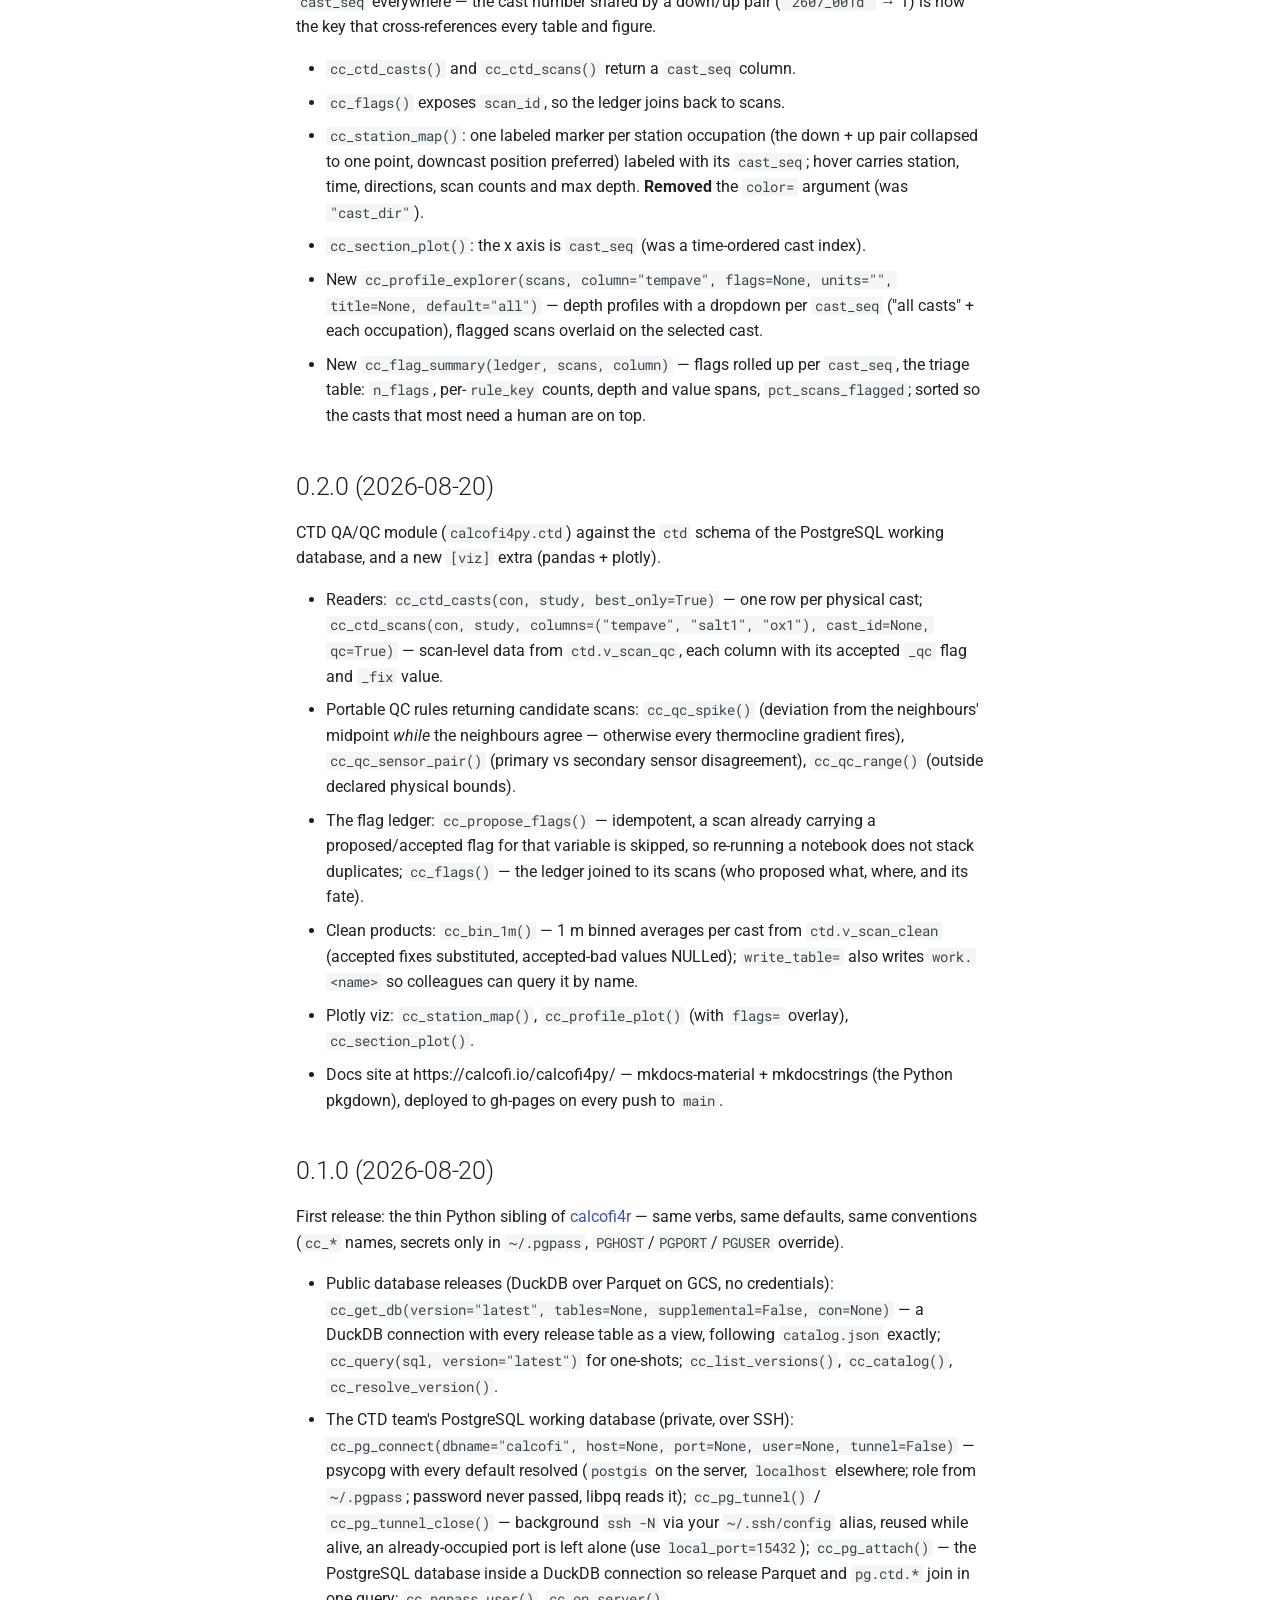
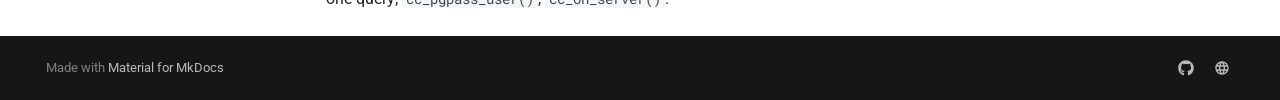
==== commit 9f19c76e: "Deployed 1d58aa8 with MkDocs version: 1.6.1" ====
--- a/changelog/index.html
+++ b/changelog/index.html
@@ -25,7 +25,7 @@
     
     
       
-        <title>Changelog - calcofi4py v0.7.0</title>
+        <title>Changelog - calcofi4py v0.9.3</title>
       
     
     
@@ -104,10 +104,8 @@
 
 <header class="md-header md-header--shadow" data-md-component="header">
   <nav class="md-header__inner md-grid" aria-label="Header">
-    <a href="https://calcofi.io" title="calcofi4py v0.7.0" class="md-header__button md-logo" aria-label="calcofi4py v0.7.0" data-md-component="logo">
-      
-  <img src="../assets/logo.svg" alt="logo">
-
+    <a href="https://calcofi.io" title="calcofi4py v0.9.3" class="md-header__button md-logo" aria-label="calcofi4py v0.9.3" data-md-component="logo">
+      <img class="cc-lockup" src="https://calcofi.io/brand/v2/logo_calcofi_h.svg" alt="CalCOFI.io">
     </a>
     <label class="md-header__button md-icon" for="__drawer">
       
@@ -117,7 +115,7 @@
       <div class="md-header__ellipsis">
         <div class="md-header__topic">
           <span class="md-ellipsis">
-            calcofi4py v0.7.0
+            calcofi4py v0.9.3
           </span>
         </div>
         <div class="md-header__topic" data-md-component="header-topic">
@@ -239,12 +237,10 @@
 
 <nav class="md-nav md-nav--primary" aria-label="Navigation" data-md-level="0">
   <label class="md-nav__title" for="__drawer">
-    <a href="https://calcofi.io" title="calcofi4py v0.7.0" class="md-nav__button md-logo" aria-label="calcofi4py v0.7.0" data-md-component="logo">
-      
-  <img src="../assets/logo.svg" alt="logo">
-
+    <a href="https://calcofi.io" title="calcofi4py v0.9.3" class="md-nav__button md-logo" aria-label="calcofi4py v0.9.3" data-md-component="logo">
+      <img class="cc-lockup" src="https://calcofi.io/brand/v2/logo_calcofi_h.svg" alt="CalCOFI.io">
     </a>
-    calcofi4py v0.7.0
+    calcofi4py v0.9.3
   </label>
   
     <div class="md-nav__source">
@@ -494,6 +490,61 @@
       Table of contents
     </label>
     <ul class="md-nav__list" data-md-component="toc" data-md-scrollfix>
+      
+        <li class="md-nav__item">
+  <a href="#093-2026-09-10" class="md-nav__link">
+    <span class="md-ellipsis">
+      
+        0.9.3 (2026-09-10)
+      
+    </span>
+  </a>
+  
+</li>
+      
+        <li class="md-nav__item">
+  <a href="#092-2026-09-09" class="md-nav__link">
+    <span class="md-ellipsis">
+      
+        0.9.2 (2026-09-09)
+      
+    </span>
+  </a>
+  
+</li>
+      
+        <li class="md-nav__item">
+  <a href="#091-2026-09-09" class="md-nav__link">
+    <span class="md-ellipsis">
+      
+        0.9.1 (2026-09-09)
+      
+    </span>
+  </a>
+  
+</li>
+      
+        <li class="md-nav__item">
+  <a href="#090-2026-09-07" class="md-nav__link">
+    <span class="md-ellipsis">
+      
+        0.9.0 (2026-09-07)
+      
+    </span>
+  </a>
+  
+</li>
+      
+        <li class="md-nav__item">
+  <a href="#080-2026-09-07" class="md-nav__link">
+    <span class="md-ellipsis">
+      
+        0.8.0 (2026-09-07)
+      
+    </span>
+  </a>
+  
+</li>
       
         <li class="md-nav__item">
   <a href="#070-2026-09-05" class="md-nav__link">
@@ -684,6 +735,61 @@
     <ul class="md-nav__list" data-md-component="toc" data-md-scrollfix>
       
         <li class="md-nav__item">
+  <a href="#093-2026-09-10" class="md-nav__link">
+    <span class="md-ellipsis">
+      
+        0.9.3 (2026-09-10)
+      
+    </span>
+  </a>
+  
+</li>
+      
+        <li class="md-nav__item">
+  <a href="#092-2026-09-09" class="md-nav__link">
+    <span class="md-ellipsis">
+      
+        0.9.2 (2026-09-09)
+      
+    </span>
+  </a>
+  
+</li>
+      
+        <li class="md-nav__item">
+  <a href="#091-2026-09-09" class="md-nav__link">
+    <span class="md-ellipsis">
+      
+        0.9.1 (2026-09-09)
+      
+    </span>
+  </a>
+  
+</li>
+      
+        <li class="md-nav__item">
+  <a href="#090-2026-09-07" class="md-nav__link">
+    <span class="md-ellipsis">
+      
+        0.9.0 (2026-09-07)
+      
+    </span>
+  </a>
+  
+</li>
+      
+        <li class="md-nav__item">
+  <a href="#080-2026-09-07" class="md-nav__link">
+    <span class="md-ellipsis">
+      
+        0.8.0 (2026-09-07)
+      
+    </span>
+  </a>
+  
+</li>
+      
+        <li class="md-nav__item">
   <a href="#070-2026-09-05" class="md-nav__link">
     <span class="md-ellipsis">
       
@@ -869,6 +975,51 @@
 <code>pip install "calcofi4py[viz] @ git+https://github.com/CalCOFI/calcofi4py@vX.Y.Z"</code>
 (earlier versions only by commit SHA). <code>calcofi4py.__version__</code> tells you which one
 you have. The R sibling's history is at https://calcofi.io/calcofi4r/news/.</p>
+<h2 id="093-2026-09-10">0.9.3 (2026-09-10)<a class="headerlink" href="#093-2026-09-10" title="Permanent link">&para;</a></h2>
+<ul>
+<li><code>cc_catalog()</code>: under a <code>CALCOFI_RELEASE_PREFIX</code> override a version that is not there (a pinned
+  historical release, e.g. the README's <code>cc_get_db("v2026.08.14")</code>) is read from the promoted
+  <code>ducklake/releases</code> prefix instead of raising 404 — the first staging run with the README gate
+  failed on exactly that block.</li>
+</ul>
+<h2 id="092-2026-09-09">0.9.2 (2026-09-09)<a class="headerlink" href="#092-2026-09-09" title="Permanent link">&para;</a></h2>
+<ul>
+<li><code>release_prefix()</code> is exported from the package, as 0.9.1's notes already said it was.</li>
+</ul>
+<h2 id="091-2026-09-09">0.9.1 (2026-09-09)<a class="headerlink" href="#091-2026-09-09" title="Permanent link">&para;</a></h2>
+<ul>
+<li><strong>The README's examples are tests.</strong> The opening release example queried <code>s.datetime_utc</code>; the
+  column is <code>sample.datetime</code> (UTC), and a researcher was the first to run it. <code>tests/test_readme.py</code>
+  now executes every <code>python</code> block of the README — the release blocks on every push, the PostgreSQL
+  blocks under <code>CALCOFI_PG_TEST=1</code> — and the database release pipeline (<code>CalCOFI/workflows</code>
+  <code>test_release.qmd</code>) runs the same test against each new release before promoting it.</li>
+<li><code>CALCOFI_RELEASE_VERSION</code> and <code>CALCOFI_RELEASE_PREFIX</code> environment variables redirect <code>"latest"</code>
+  and the releases prefix; they exist for that pipeline (a not-yet-promoted release, a staging bucket)
+  and users never set them. <code>release_prefix()</code> reports the prefix in force.</li>
+<li>The docs Home page is the README (<code>hooks/readme.py</code>), not a hand-kept <code>docs/index.md</code> that had
+  already dropped the quality-flag example.</li>
+<li><code>__version__</code> said <code>0.7.0</code> through 0.8.0 and 0.9.0 (<code>pyproject.toml</code> disagreed, and the check that
+  catches it had not been run); the two headings below now carry their dates.</li>
+</ul>
+<h2 id="090-2026-09-07">0.9.0 (2026-09-07)<a class="headerlink" href="#090-2026-09-07" title="Permanent link">&para;</a></h2>
+<ul>
+<li><code>interpolate(nmax=0)</code> — <code>nmax &gt; 0</code> (the Explorer's <em>every site</em> grain uses 24) fits the <code>nmax</code> nearest points
+  within <code>3 * mask_km</code> per cell instead of one global system: one small solve each, which returns the value and
+  its error together; the variogram then fits on at most 2,000 points and the leave-one-out error runs on at most
+  500, both drawn by <code>lcg_sample()</code>, a seeded generator shared byte-for-byte with the browser and <code>calcofi4r</code>.
+  <code>Fit</code> carries <code>nmax</code>, <code>n_loo</code> and <code>n_fit</code>. Not for <code>"tps"</code>. The shared fixture gained the two local cases.</li>
+</ul>
+<h2 id="080-2026-09-07">0.8.0 (2026-09-07)<a class="headerlink" href="#080-2026-09-07" title="Permanent link">&para;</a></h2>
+<ul>
+<li>New <code>interpolate(points, method="ok", cell_deg=0.06, mask_km=60, se=True)</code> — the <strong>same algorithm as
+  <code>calcofi.io/explore</code>'s Contours lens</strong> (and <code>calcofi4r::cc_interpolate()</code>), so a surface made in Python
+  matches the map cell for cell: ordinary kriging with a fitted exponential variogram and the kriging SD
+  as its error, inverse-distance weighting (the superseded Contour Explorer's parameters, no error), or a
+  thin-plate spline with GCV smoothing and its standard error; a grid whose rows are evenly spaced in
+  Web-Mercator y (<code>Surface.extent_3857</code> frames it as a raster), blank beyond <code>mask_km</code> of every point; the
+  leave-one-out RMSE and the fit in <code>.fit</code>. Needs numpy (<code>pip install "calcofi4py[interp]"</code>). Pinned by the
+  shared fixture <code>tests/fixtures/contour_fixture.json</code>, written by the browser's own code.</li>
+</ul>
 <h2 id="070-2026-09-05">0.7.0 (2026-09-05)<a class="headerlink" href="#070-2026-09-05" title="Permanent link">&para;</a></h2>
 <ul>
 <li>New <code>cc_datasets(version="latest", what="datasets", base_https=...)</code> reads a release's
--- a/stylesheets/extra.css
+++ b/stylesheets/extra.css
@@ -15,3 +15,7 @@
 /* the calcofi4r-family navy header regardless of scheme */
 [data-md-color-primary=custom] .md-header,
 [data-md-color-primary=custom] .md-tabs { background-color: #193E6D; }
+/* the calcofi.io lockup in material's logo slot (overrides/partials/logo.html), at the brand's app
+   header height, 28 px (1.4rem on material's 20 px root) */
+.md-header__button.md-logo img.cc-lockup,
+.md-nav__button.md-logo img.cc-lockup { height: 1.4rem; width: auto; }
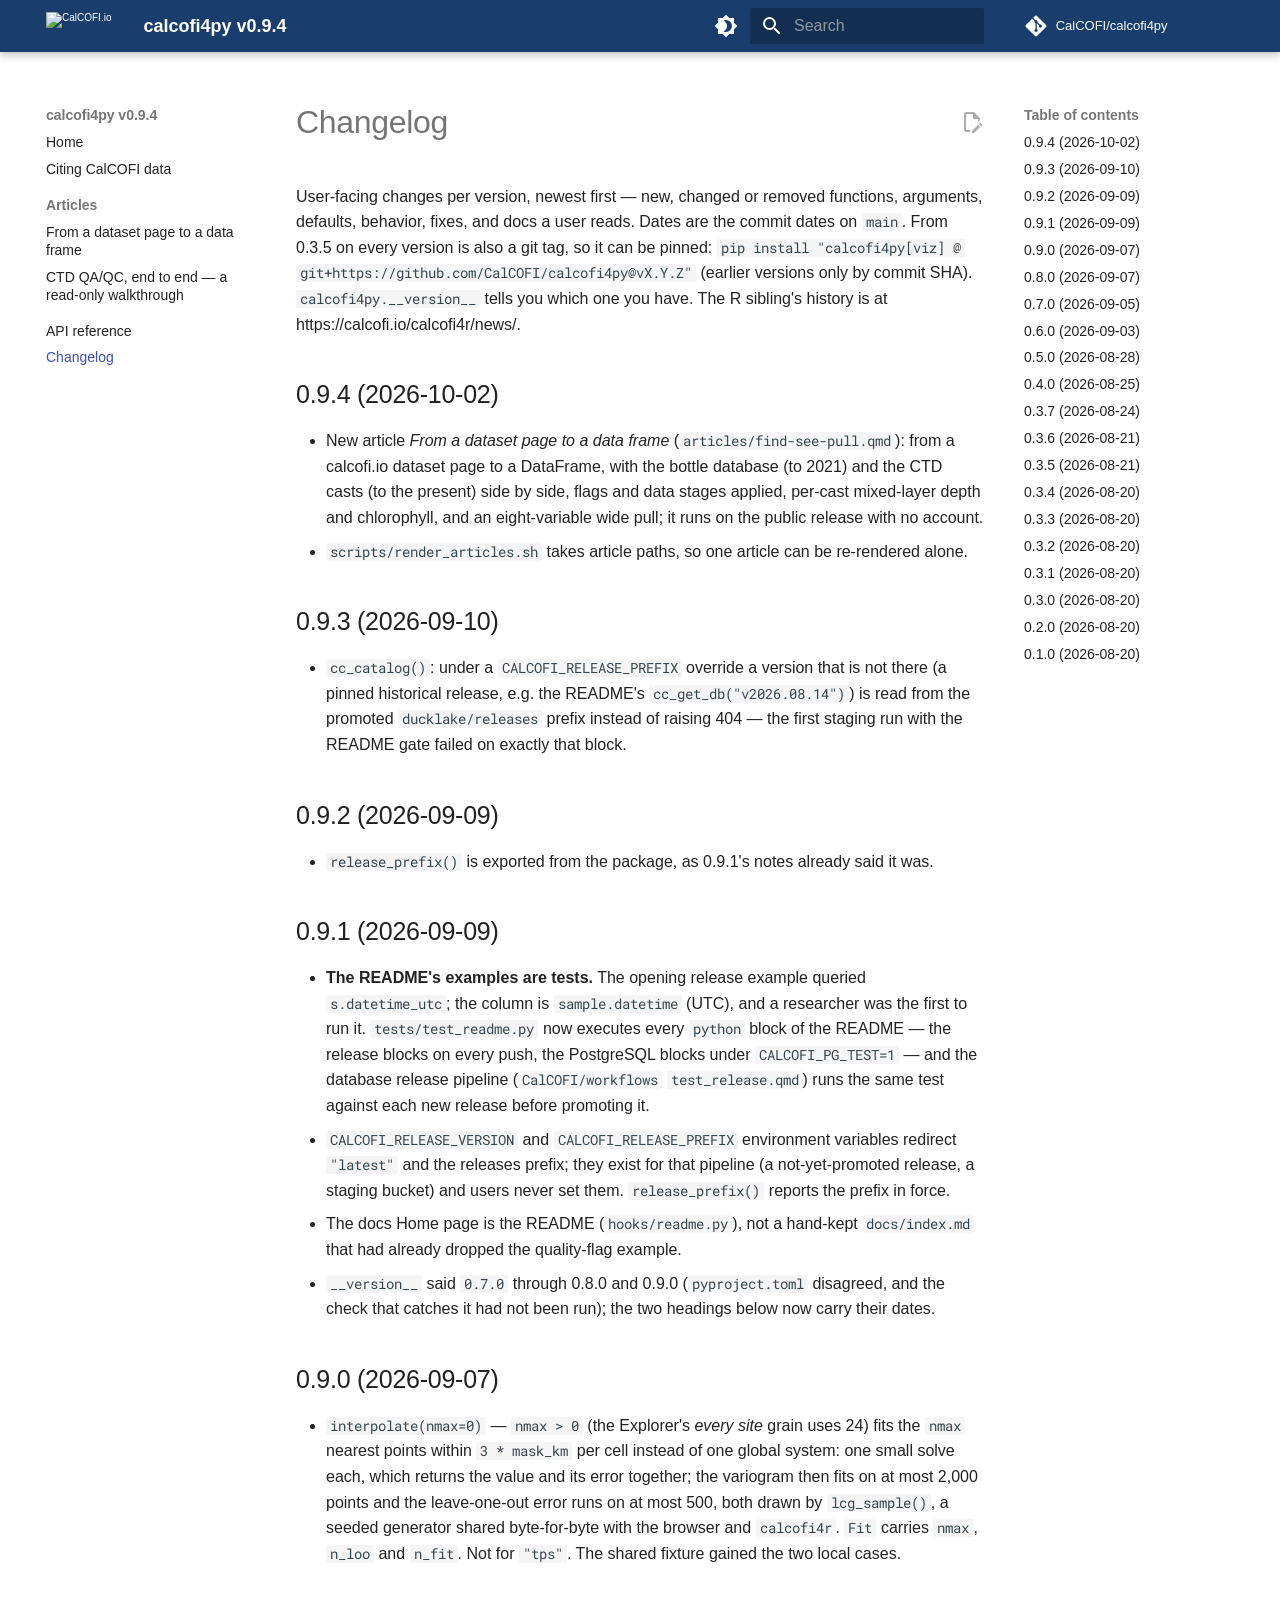
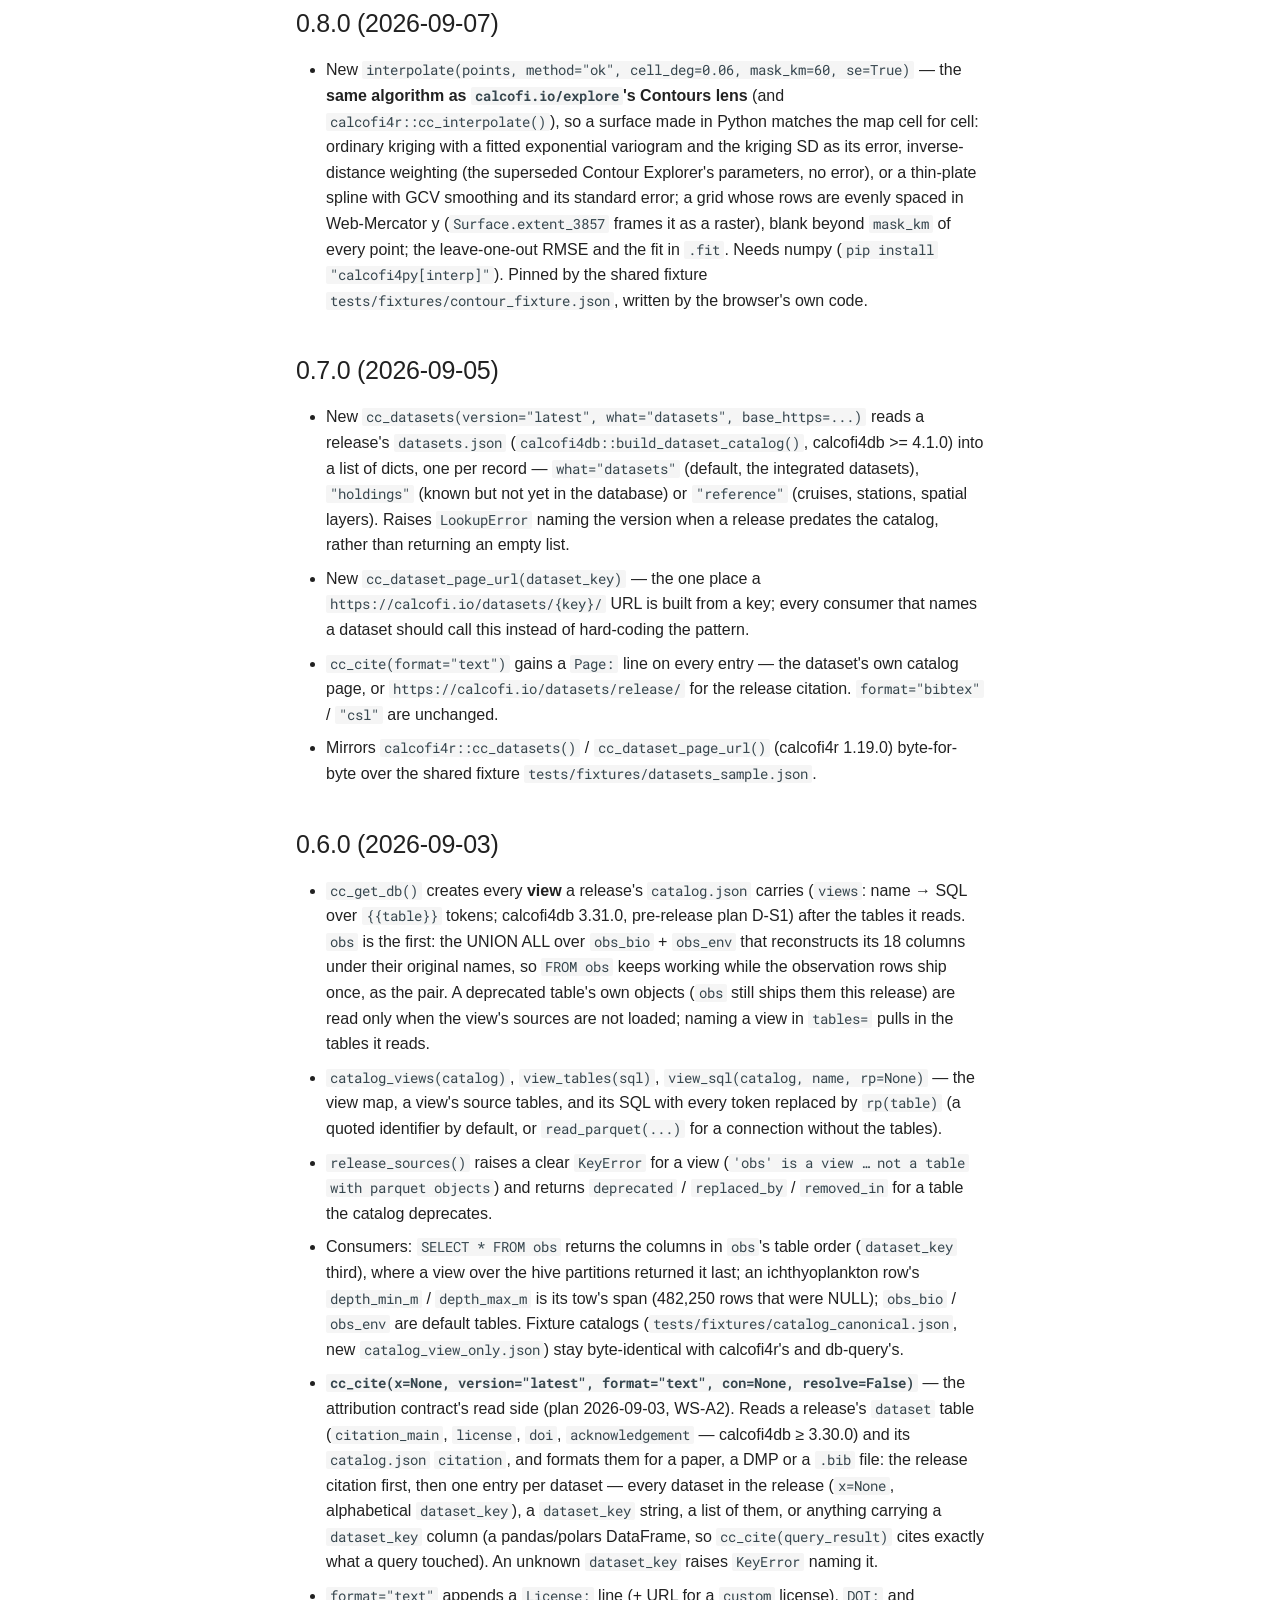
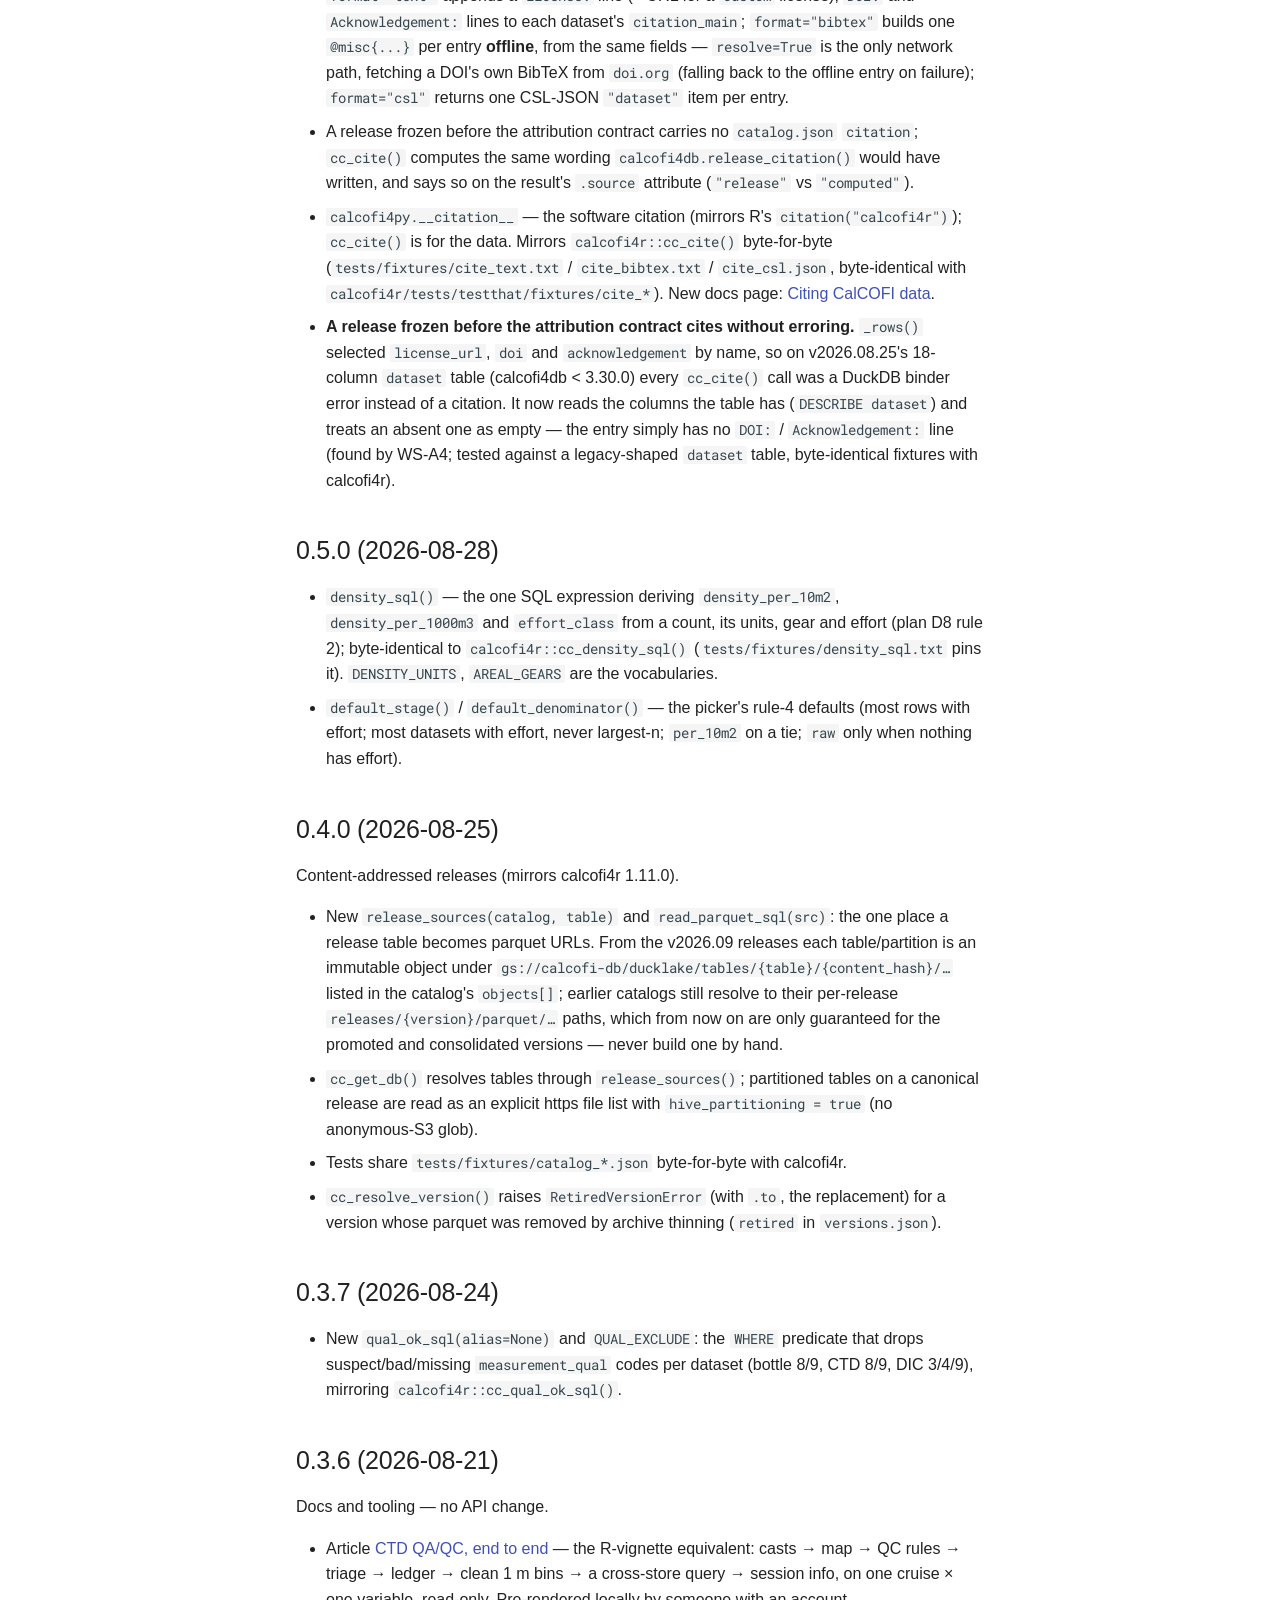
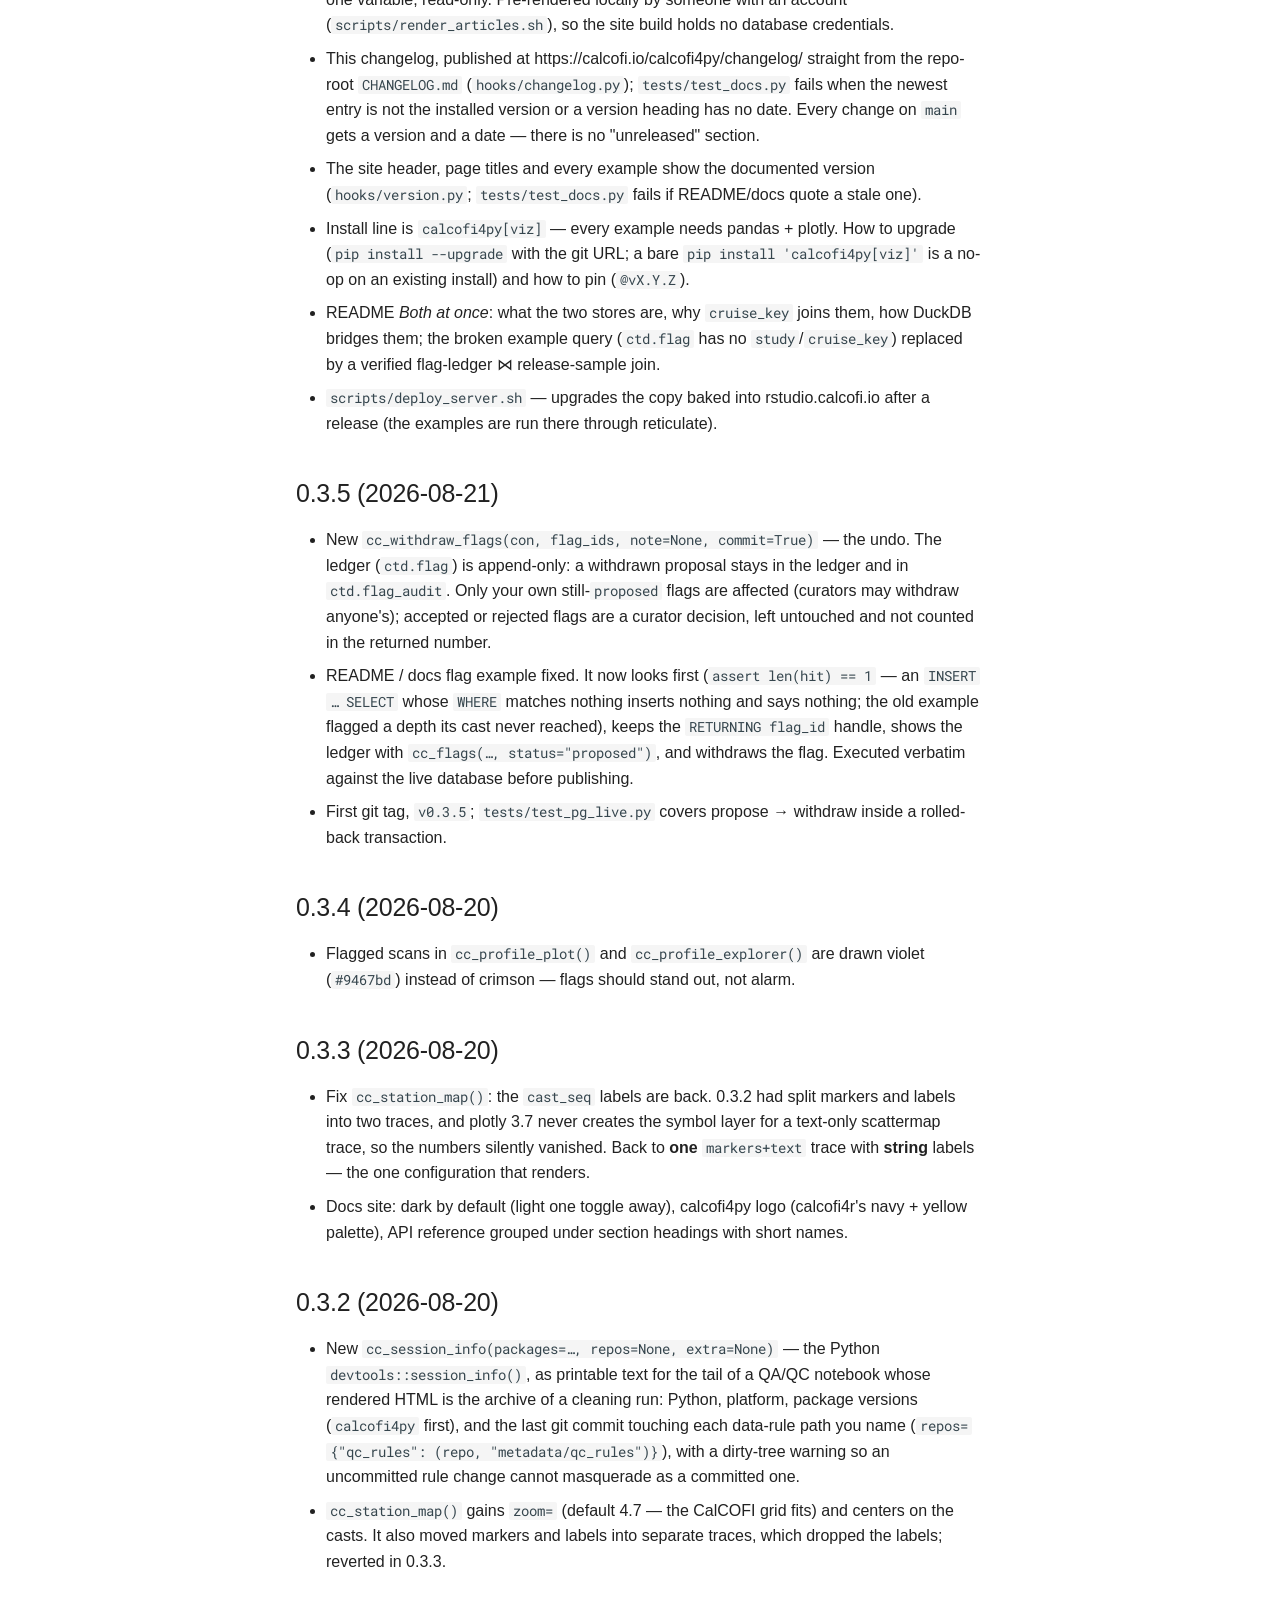
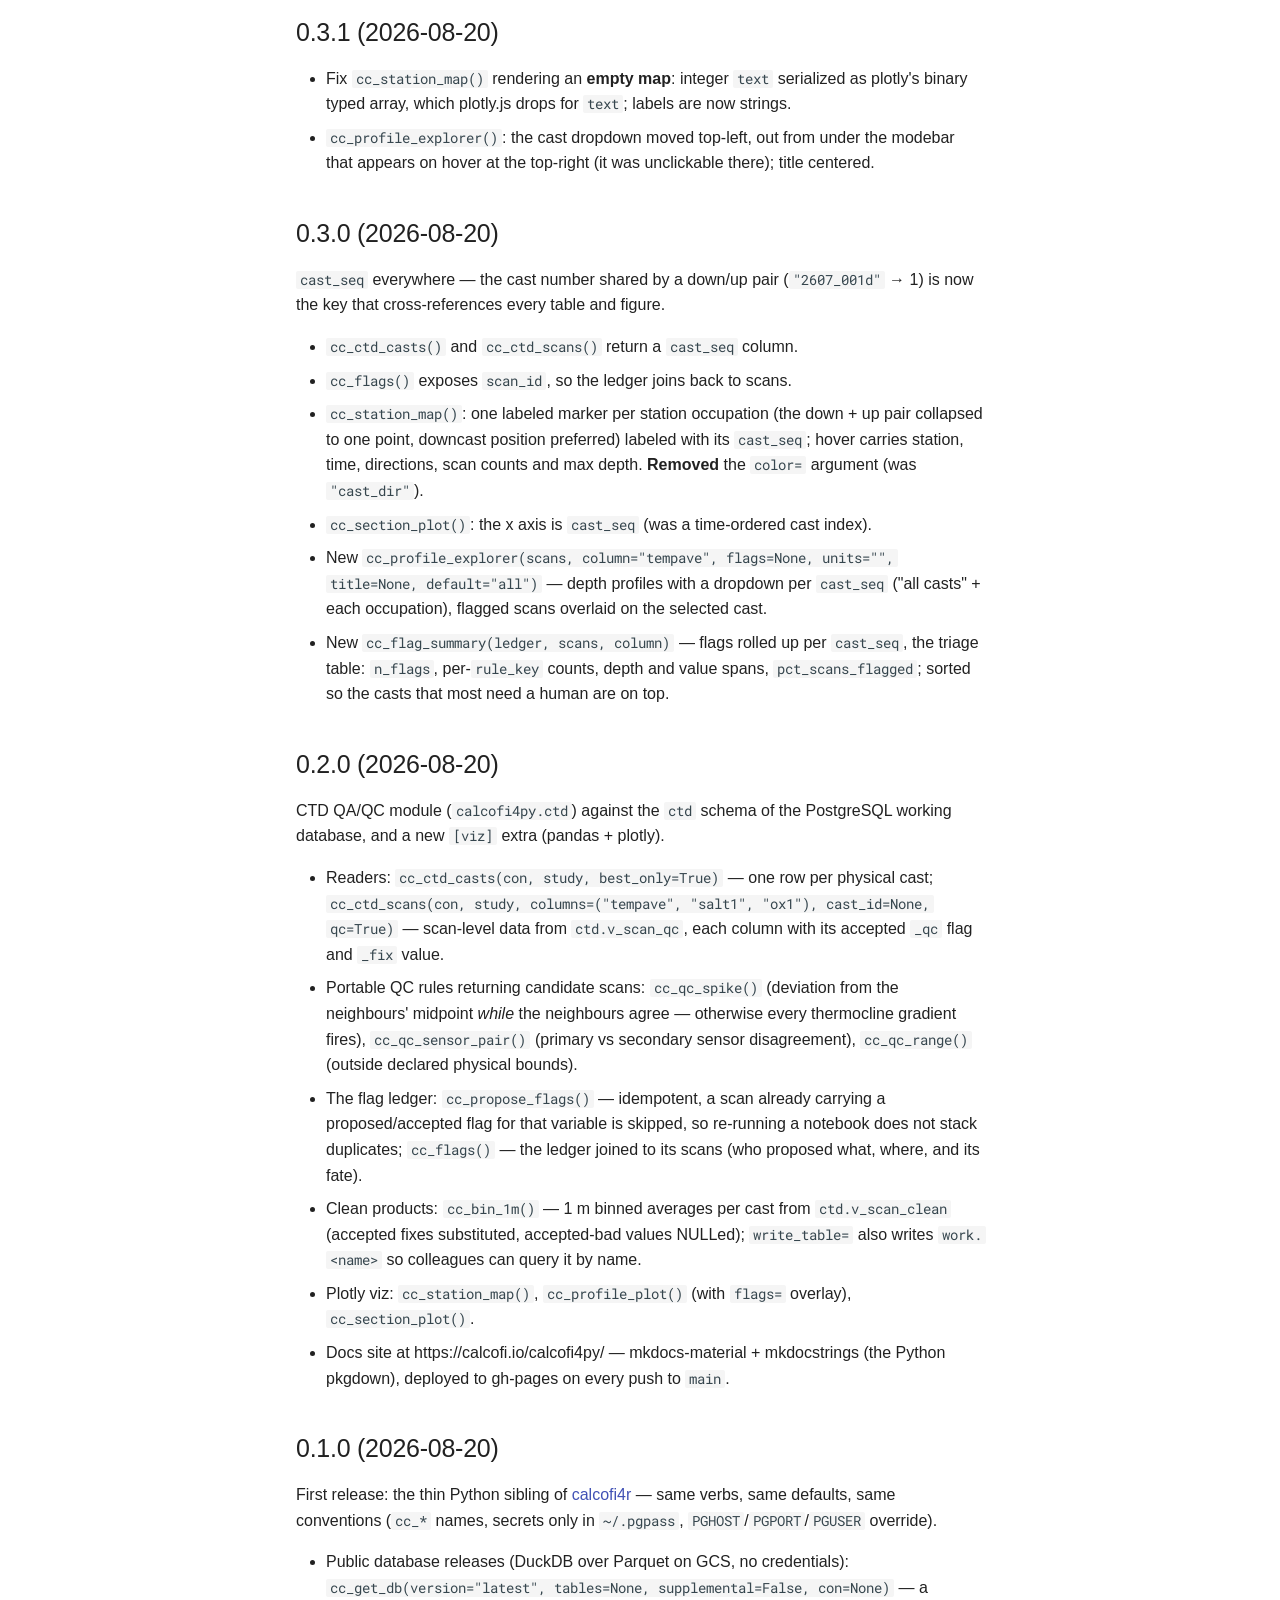
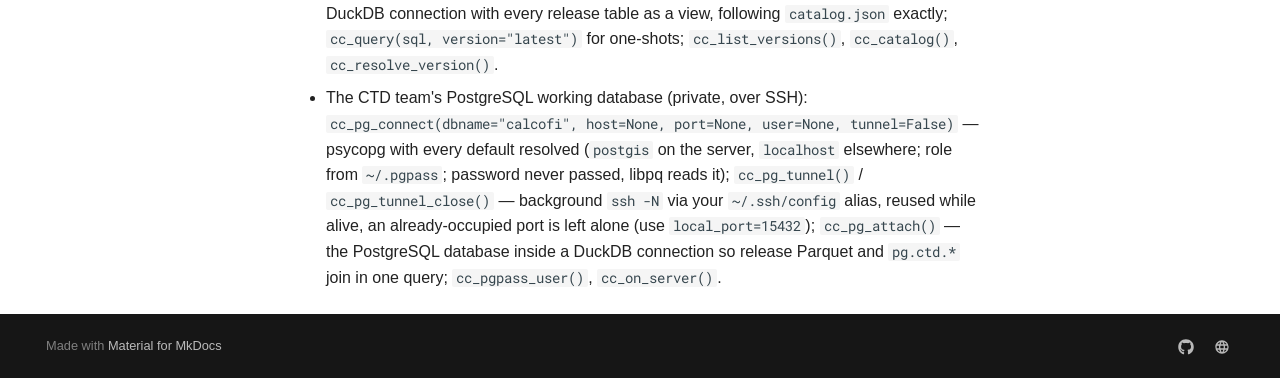
==== commit c2309abc: "Deployed 343c30a with MkDocs version: 1.6.1" ====
--- a/changelog/index.html
+++ b/changelog/index.html
@@ -25,7 +25,7 @@
     
     
       
-        <title>Changelog - calcofi4py v0.9.3</title>
+        <title>Changelog - calcofi4py v0.9.4</title>
       
     
     
@@ -104,7 +104,7 @@
 
 <header class="md-header md-header--shadow" data-md-component="header">
   <nav class="md-header__inner md-grid" aria-label="Header">
-    <a href="https://calcofi.io" title="calcofi4py v0.9.3" class="md-header__button md-logo" aria-label="calcofi4py v0.9.3" data-md-component="logo">
+    <a href="https://calcofi.io" title="calcofi4py v0.9.4" class="md-header__button md-logo" aria-label="calcofi4py v0.9.4" data-md-component="logo">
       <img class="cc-lockup" src="https://calcofi.io/brand/v2/logo_calcofi_h.svg" alt="CalCOFI.io">
     </a>
     <label class="md-header__button md-icon" for="__drawer">
@@ -115,7 +115,7 @@
       <div class="md-header__ellipsis">
         <div class="md-header__topic">
           <span class="md-ellipsis">
-            calcofi4py v0.9.3
+            calcofi4py v0.9.4
           </span>
         </div>
         <div class="md-header__topic" data-md-component="header-topic">
@@ -237,10 +237,10 @@
 
 <nav class="md-nav md-nav--primary" aria-label="Navigation" data-md-level="0">
   <label class="md-nav__title" for="__drawer">
-    <a href="https://calcofi.io" title="calcofi4py v0.9.3" class="md-nav__button md-logo" aria-label="calcofi4py v0.9.3" data-md-component="logo">
+    <a href="https://calcofi.io" title="calcofi4py v0.9.4" class="md-nav__button md-logo" aria-label="calcofi4py v0.9.4" data-md-component="logo">
       <img class="cc-lockup" src="https://calcofi.io/brand/v2/logo_calcofi_h.svg" alt="CalCOFI.io">
     </a>
-    calcofi4py v0.9.3
+    calcofi4py v0.9.4
   </label>
   
     <div class="md-nav__source">
@@ -370,6 +370,34 @@
   
   
     <li class="md-nav__item">
+      <a href="../articles/find-see-pull/" class="md-nav__link">
+        
+  
+  
+  <span class="md-ellipsis">
+    
+  
+    From a dataset page to a data frame
+  
+
+    
+  </span>
+  
+  
+
+      </a>
+    </li>
+  
+
+              
+            
+              
+                
+  
+  
+  
+  
+    <li class="md-nav__item">
       <a href="../articles/ctd-qaqc/" class="md-nav__link">
         
   
@@ -490,6 +518,17 @@
       Table of contents
     </label>
     <ul class="md-nav__list" data-md-component="toc" data-md-scrollfix>
+      
+        <li class="md-nav__item">
+  <a href="#094-2026-10-02" class="md-nav__link">
+    <span class="md-ellipsis">
+      
+        0.9.4 (2026-10-02)
+      
+    </span>
+  </a>
+  
+</li>
       
         <li class="md-nav__item">
   <a href="#093-2026-09-10" class="md-nav__link">
@@ -735,6 +774,17 @@
     <ul class="md-nav__list" data-md-component="toc" data-md-scrollfix>
       
         <li class="md-nav__item">
+  <a href="#094-2026-10-02" class="md-nav__link">
+    <span class="md-ellipsis">
+      
+        0.9.4 (2026-10-02)
+      
+    </span>
+  </a>
+  
+</li>
+      
+        <li class="md-nav__item">
   <a href="#093-2026-09-10" class="md-nav__link">
     <span class="md-ellipsis">
       
@@ -975,6 +1025,14 @@
 <code>pip install "calcofi4py[viz] @ git+https://github.com/CalCOFI/calcofi4py@vX.Y.Z"</code>
 (earlier versions only by commit SHA). <code>calcofi4py.__version__</code> tells you which one
 you have. The R sibling's history is at https://calcofi.io/calcofi4r/news/.</p>
+<h2 id="094-2026-10-02">0.9.4 (2026-10-02)<a class="headerlink" href="#094-2026-10-02" title="Permanent link">&para;</a></h2>
+<ul>
+<li>New article <em>From a dataset page to a data frame</em> (<code>articles/find-see-pull.qmd</code>): from a calcofi.io dataset page to a
+  DataFrame, with the bottle database (to 2021) and the CTD casts (to the present) side by side, flags and data stages
+  applied, per-cast mixed-layer depth and chlorophyll, and an eight-variable wide pull; it runs on the public release
+  with no account.</li>
+<li><code>scripts/render_articles.sh</code> takes article paths, so one article can be re-rendered alone.</li>
+</ul>
 <h2 id="093-2026-09-10">0.9.3 (2026-09-10)<a class="headerlink" href="#093-2026-09-10" title="Permanent link">&para;</a></h2>
 <ul>
 <li><code>cc_catalog()</code>: under a <code>CALCOFI_RELEASE_PREFIX</code> override a version that is not there (a pinned
--- a/stylesheets/extra.css
+++ b/stylesheets/extra.css
@@ -1,3 +1,9 @@
+/* the brand face (calcofi.io/brand/v2/fonts.css); Material otherwise sets Roboto,
+   so Source Sans 3 is never requested */
+:root {
+  --md-text-font: "Source Sans 3";
+}
+
 /* API reference: functions are subordinate to their section headings —
    indent the whole mkdocstrings object block and shrink its heading, so a
    scanning eye sees two levels, not one flat list. */
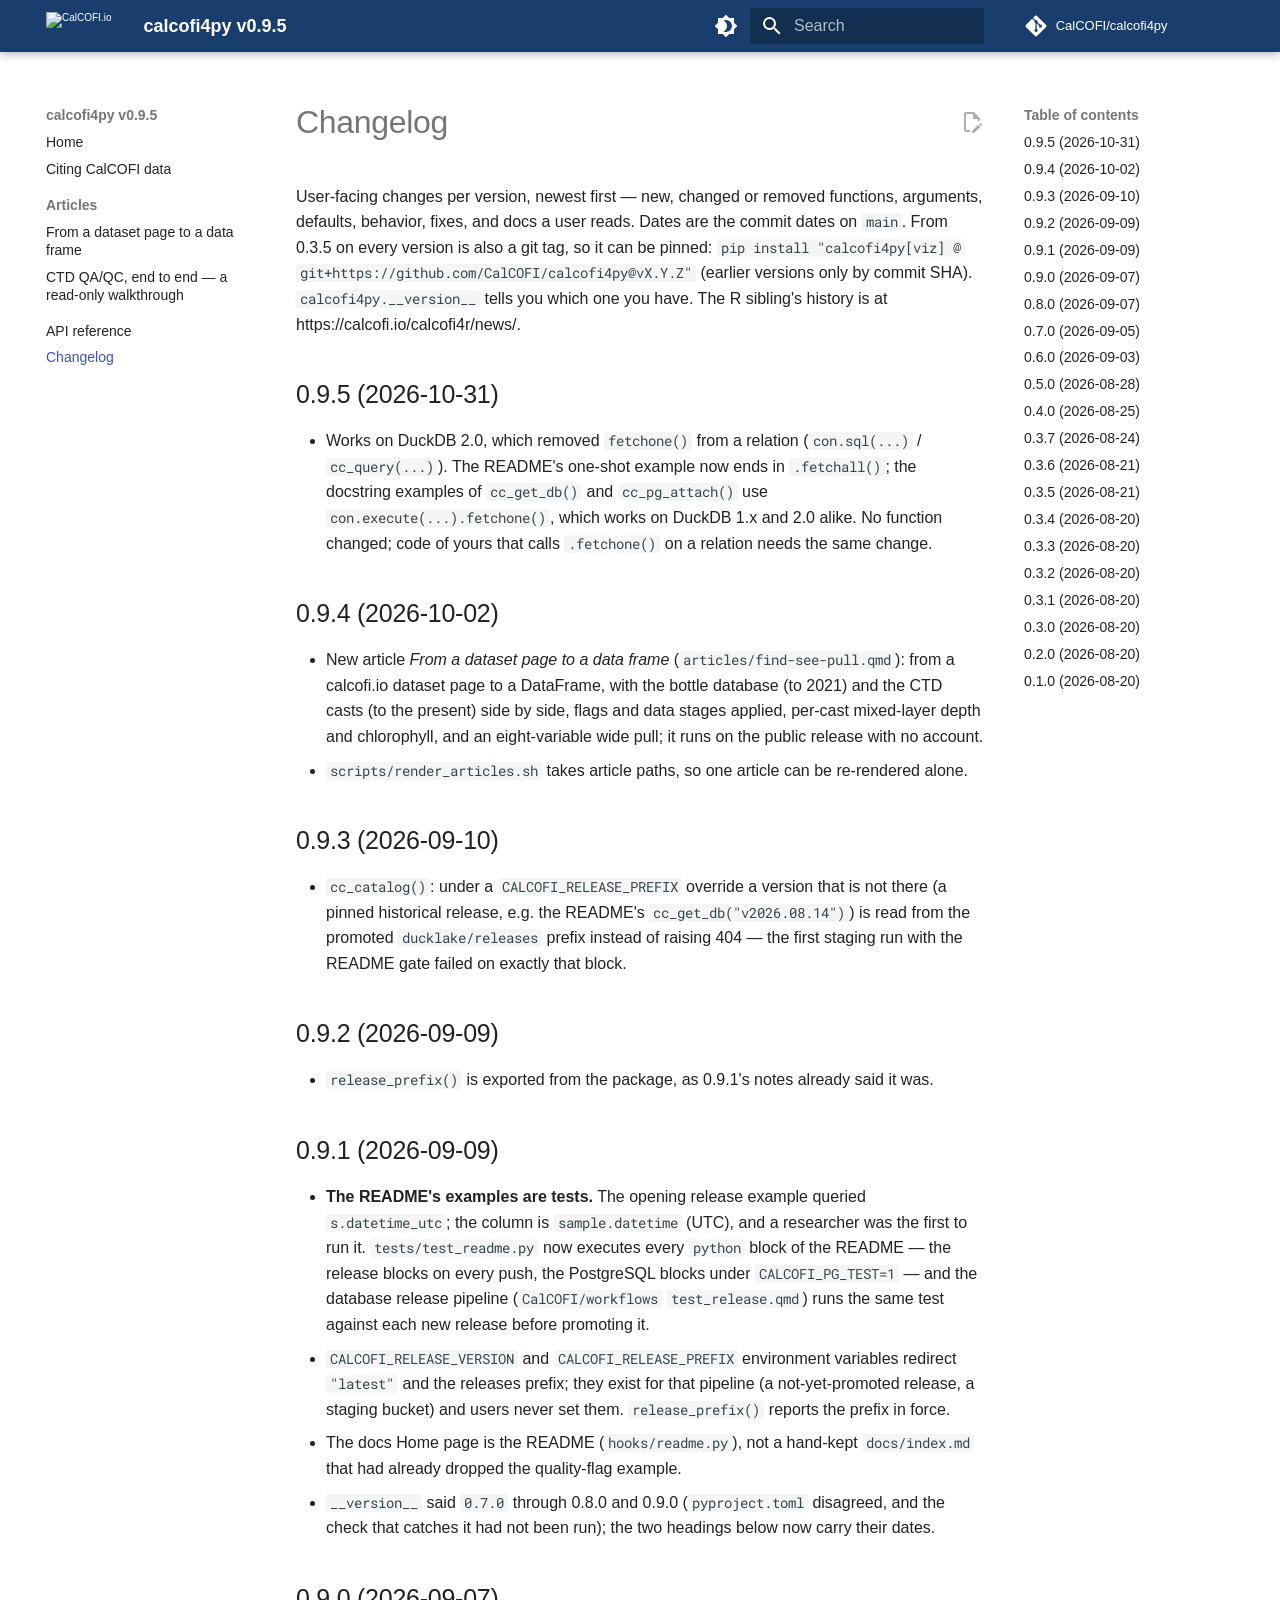
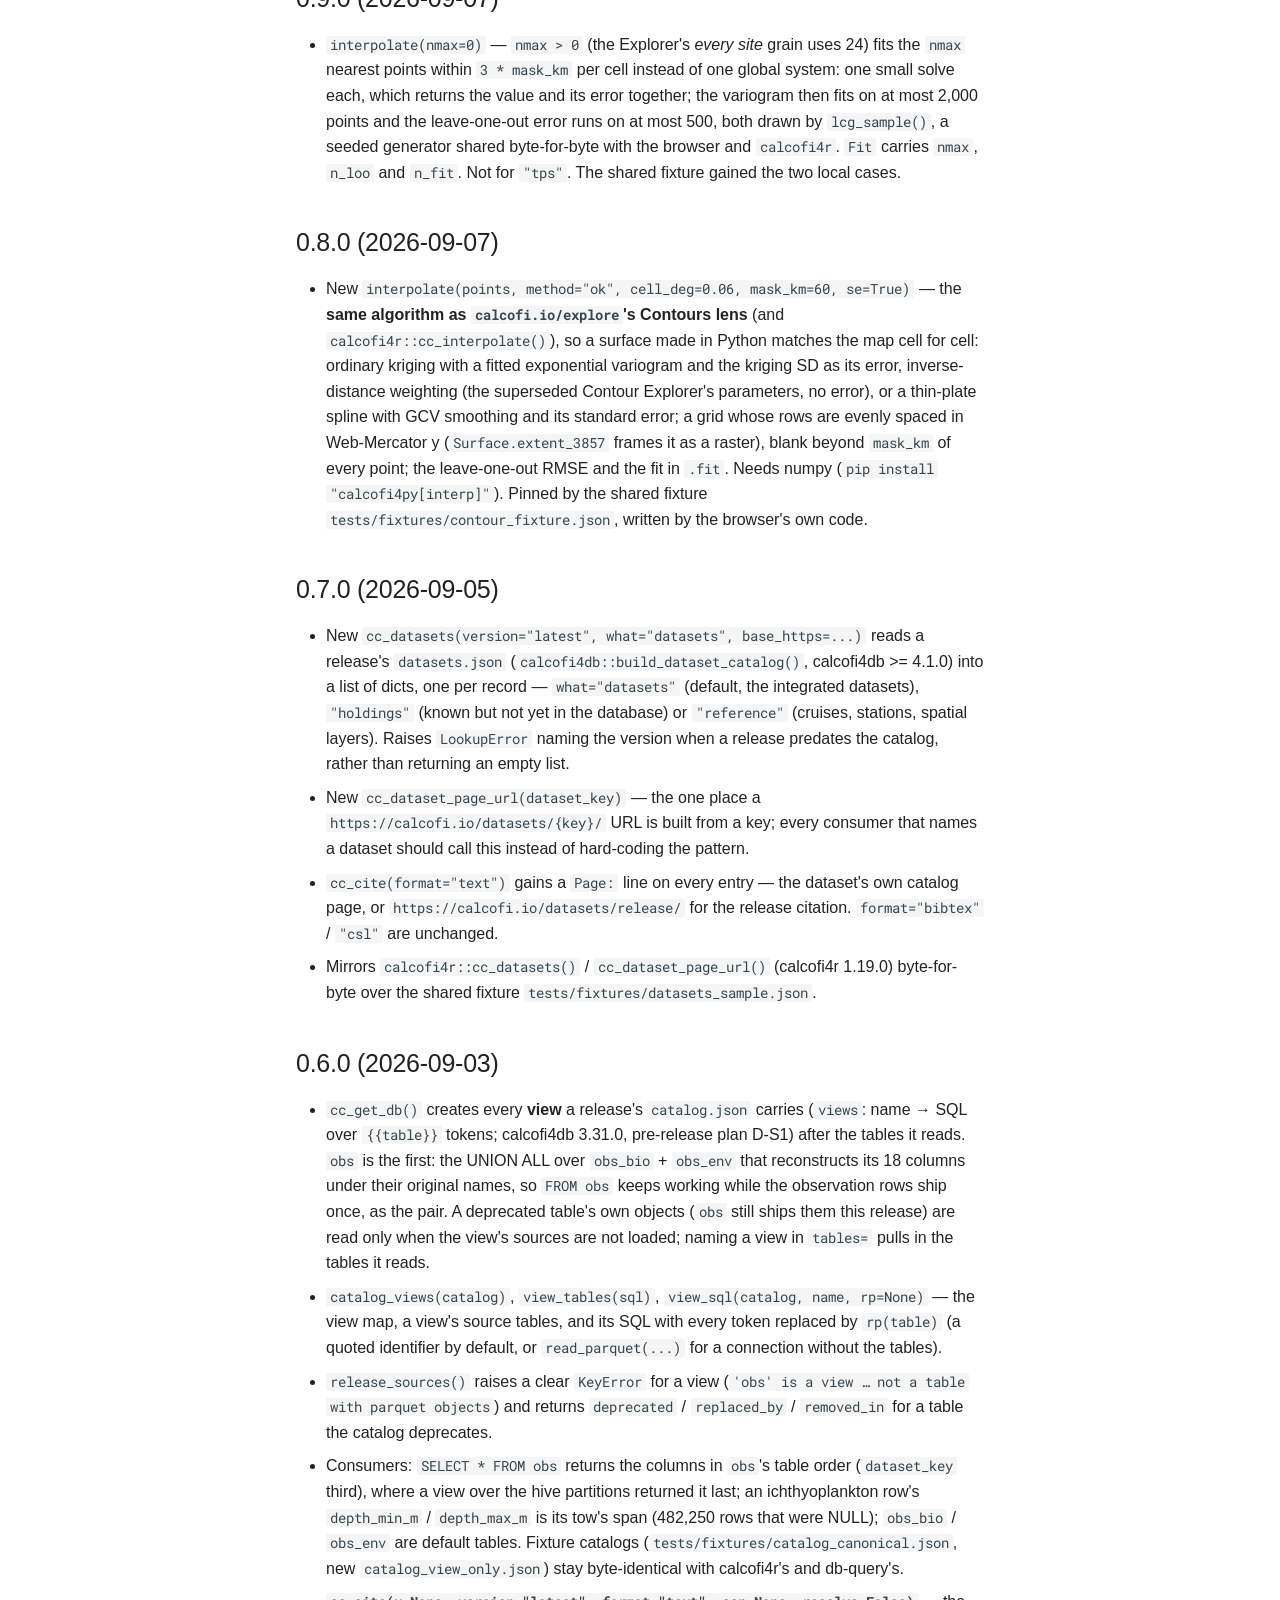
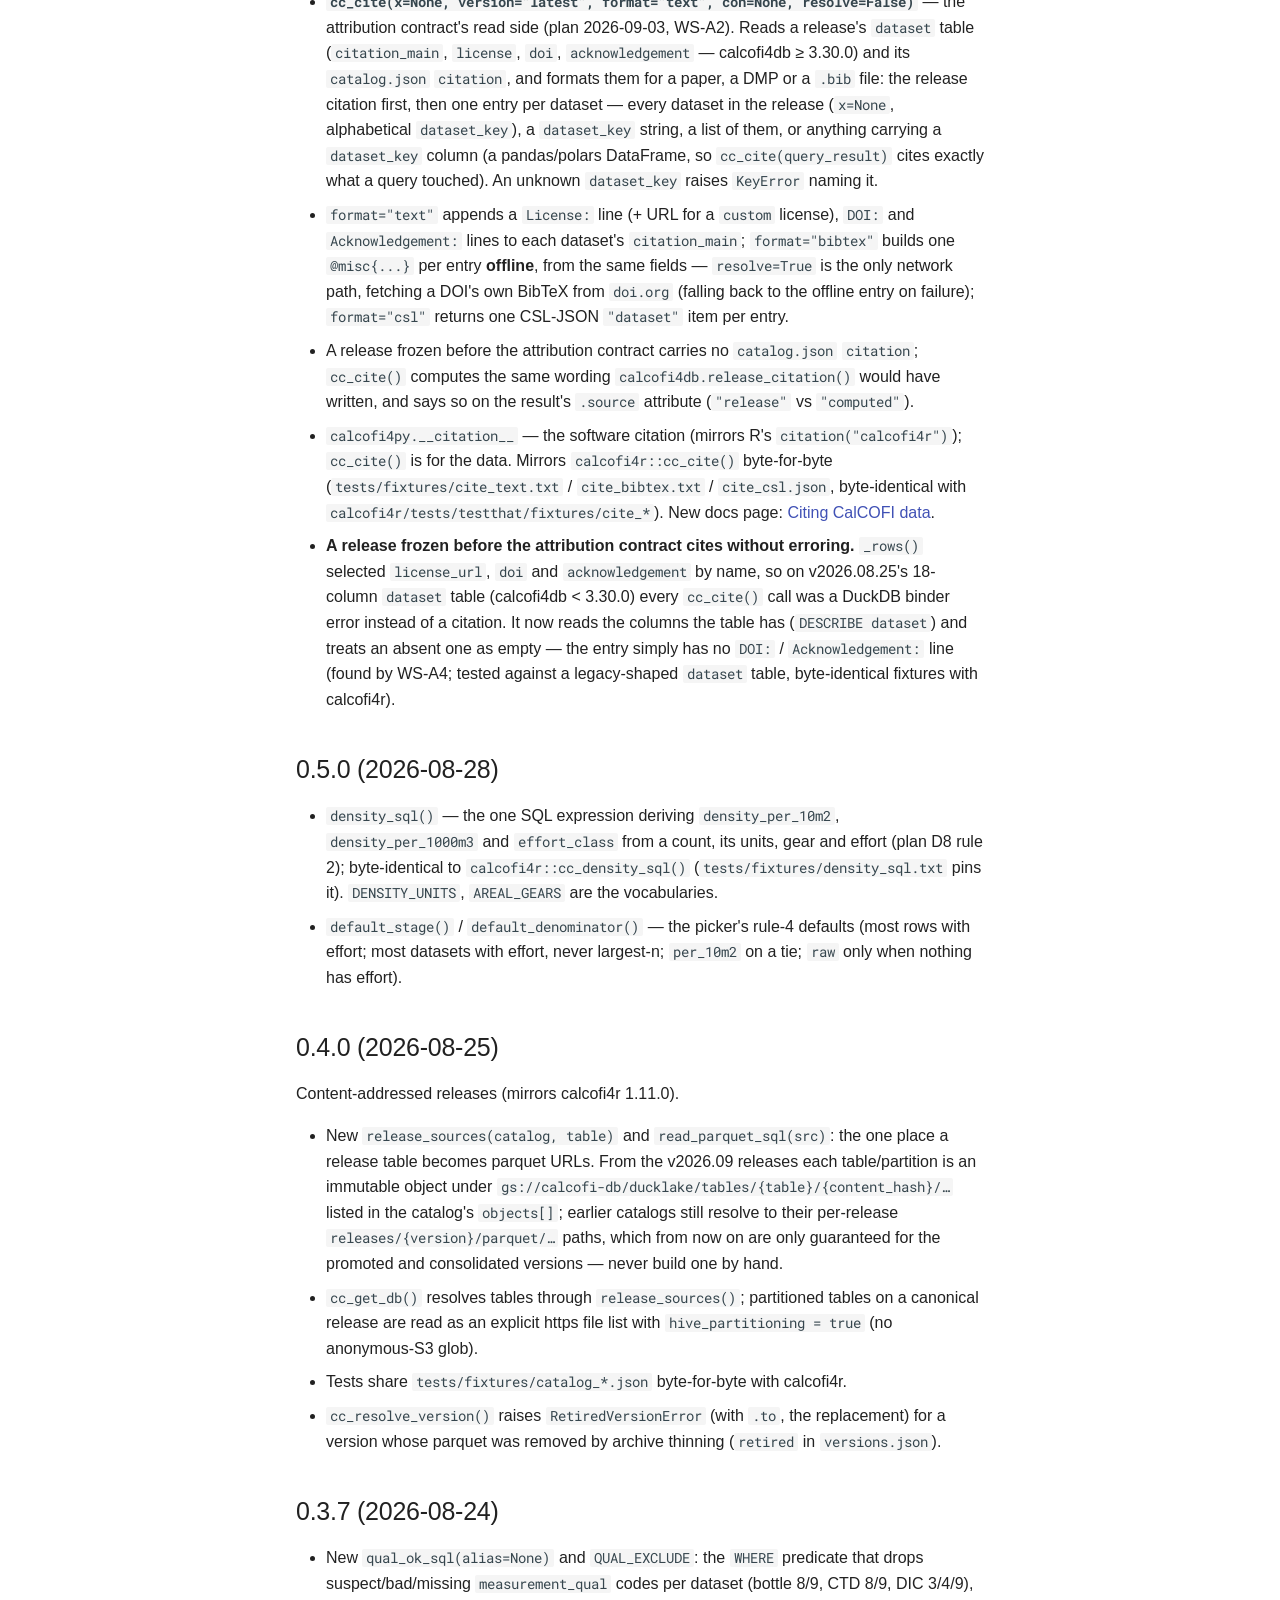
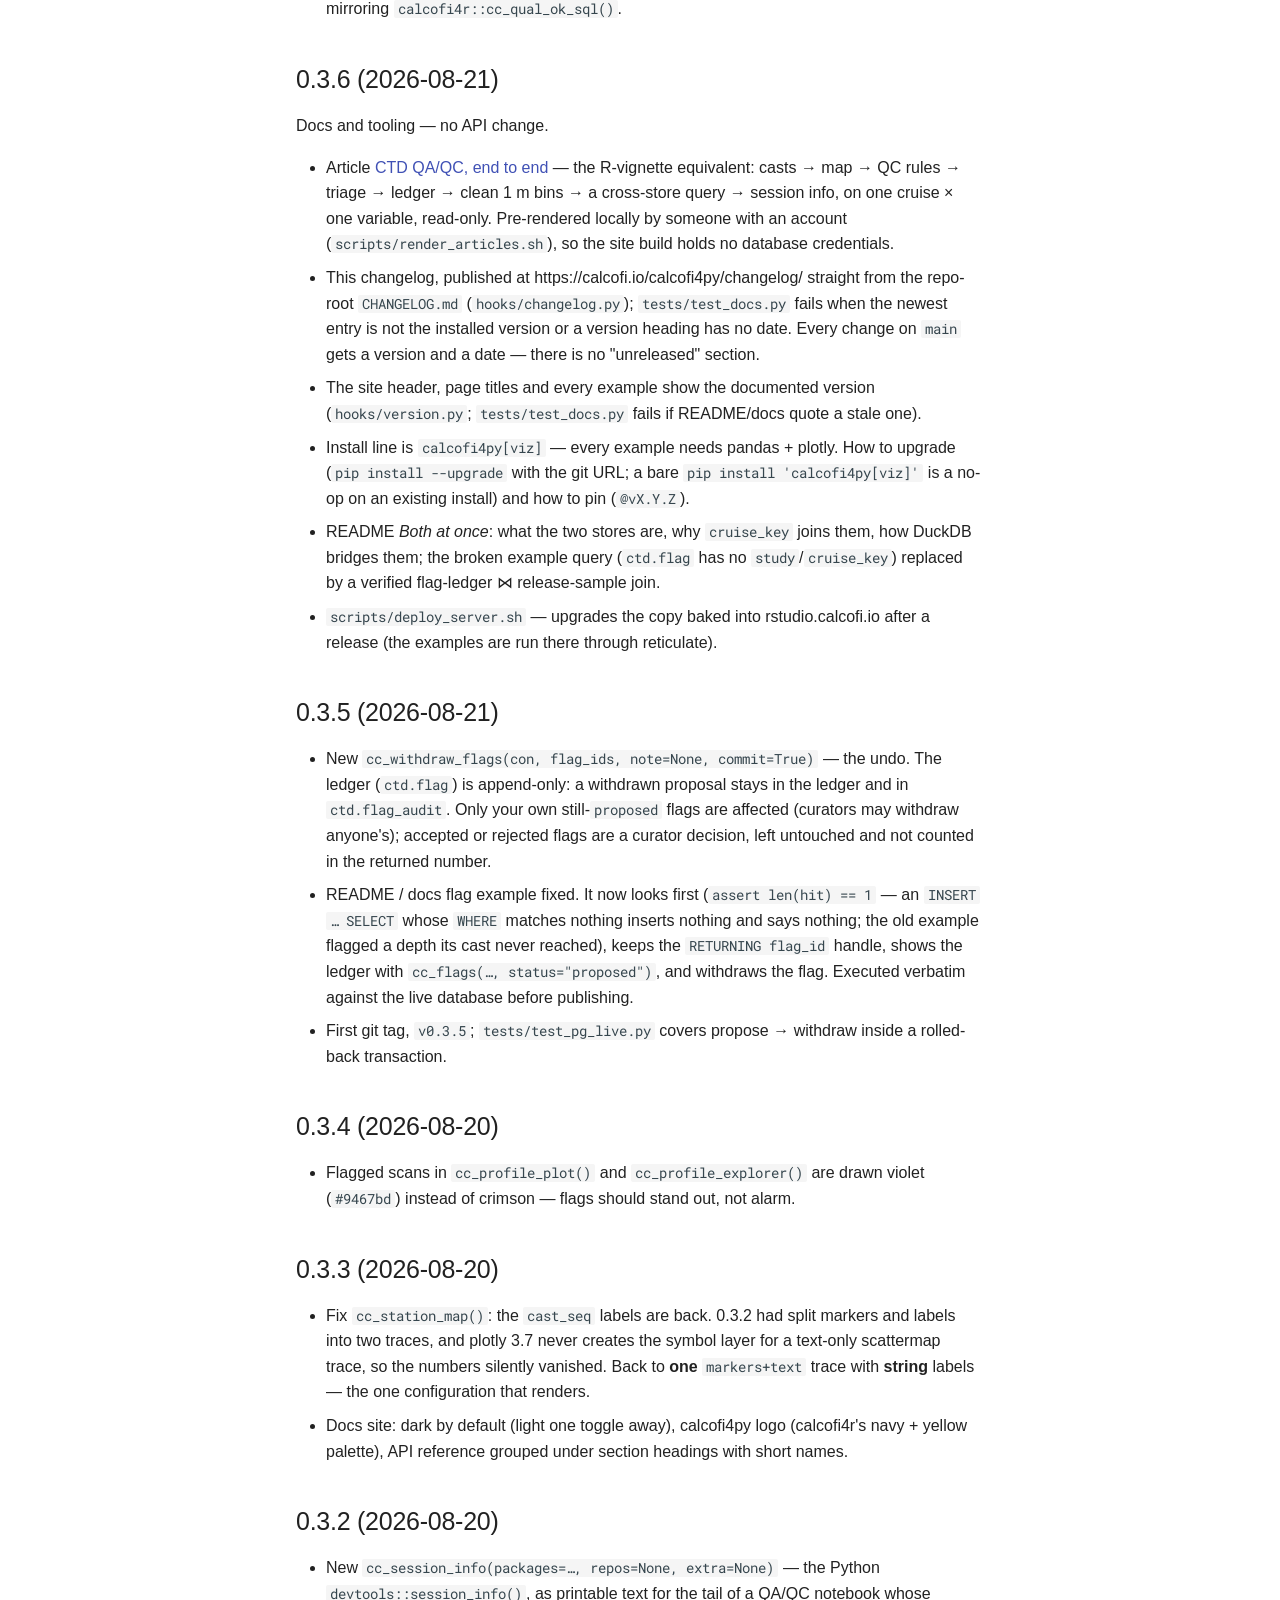
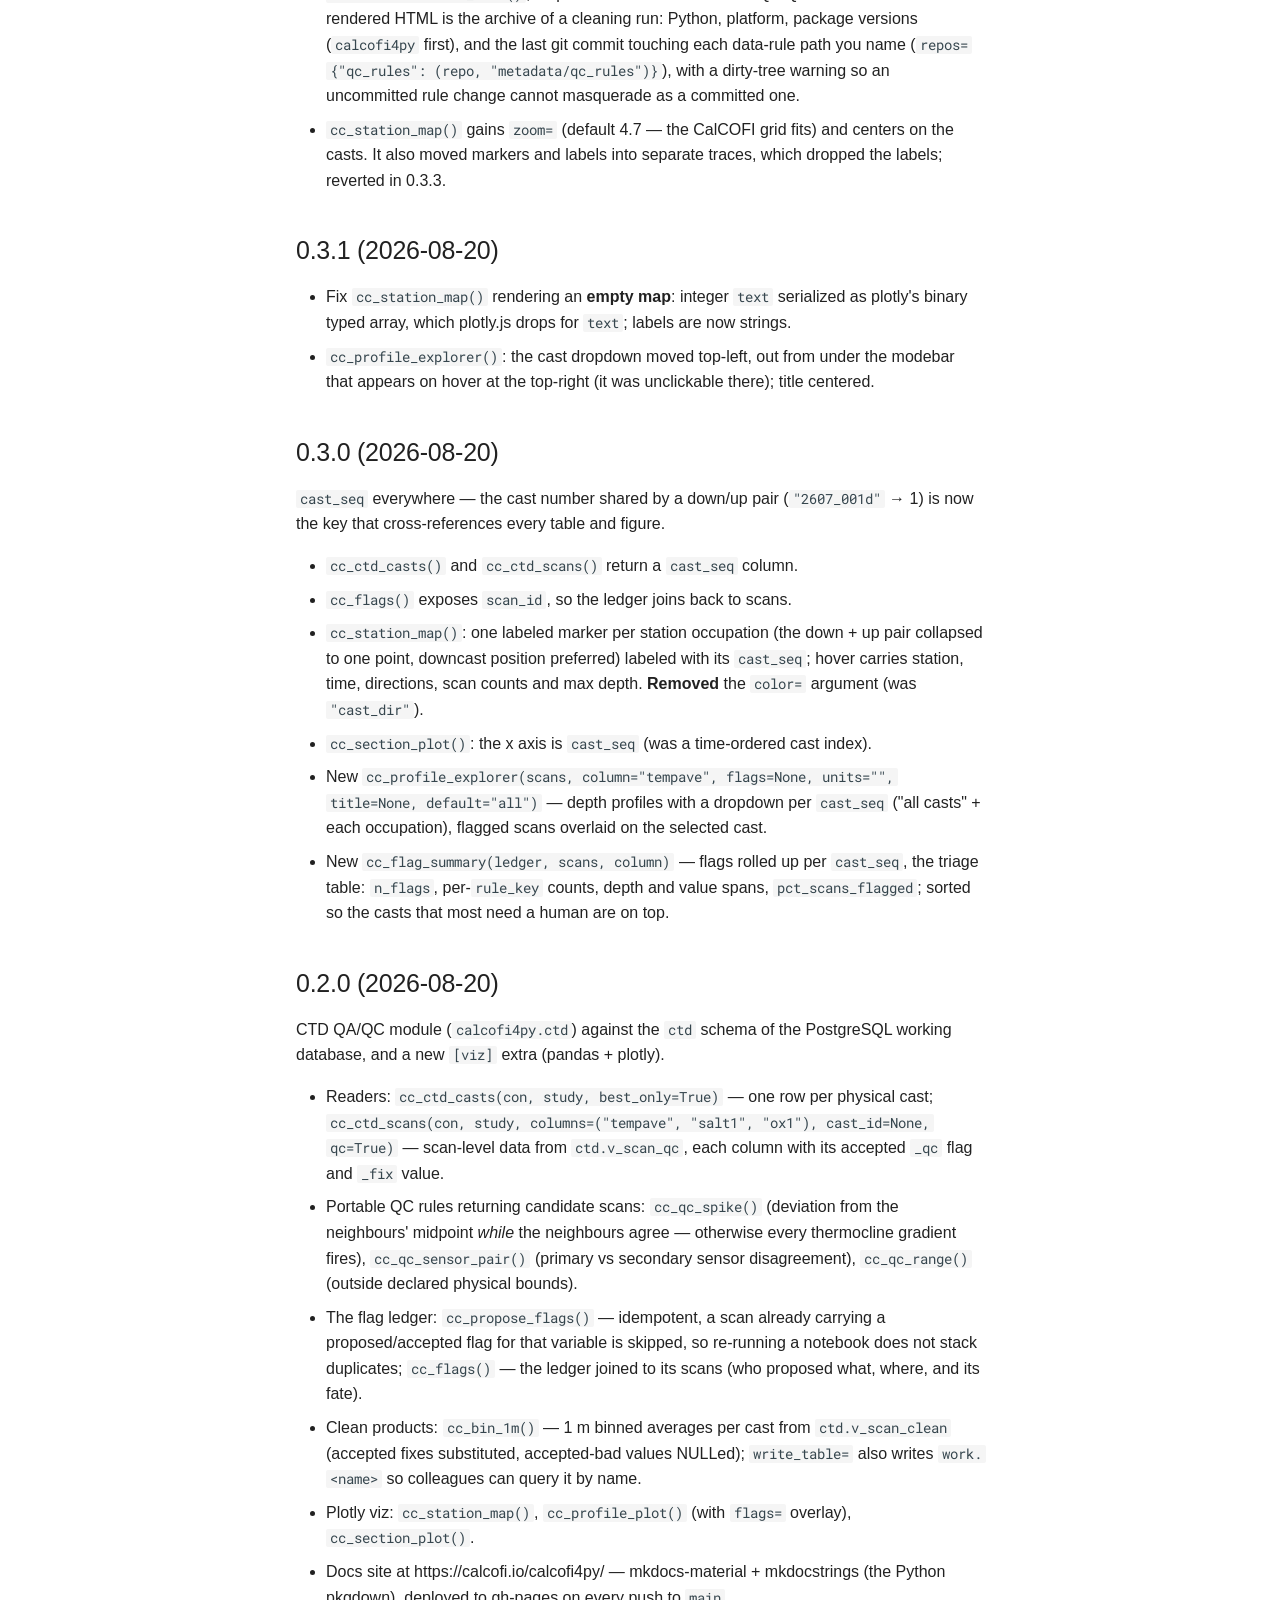
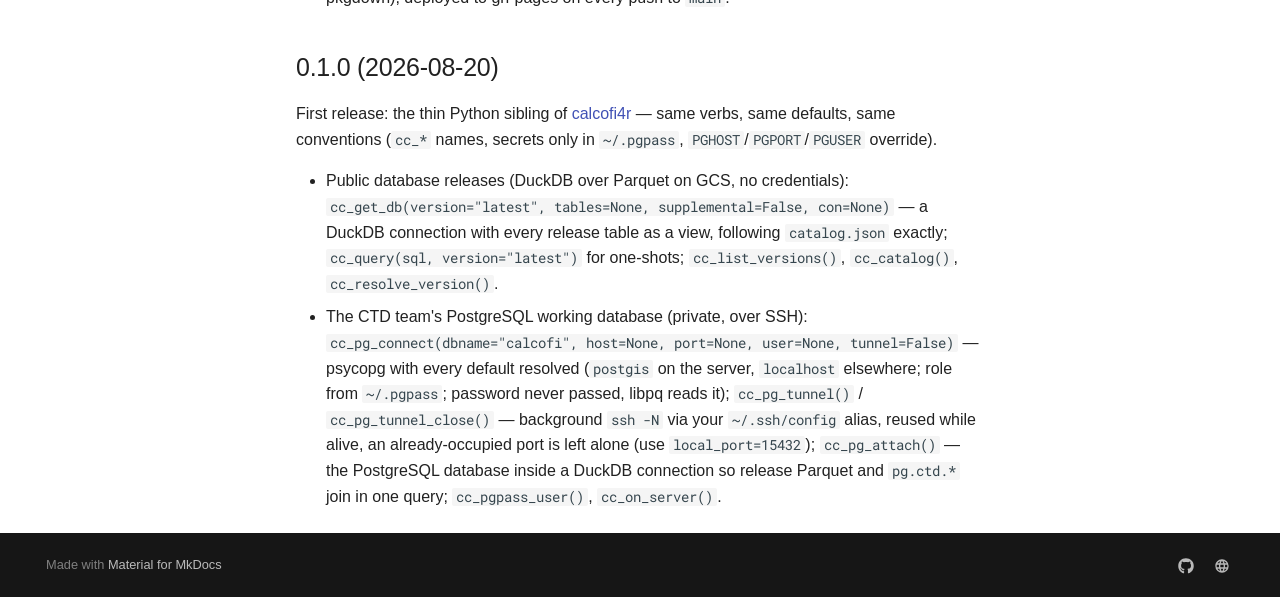
==== commit dd951b66: "Deployed 4ed85dd with MkDocs version: 1.6.1" ====
--- a/changelog/index.html
+++ b/changelog/index.html
@@ -21,18 +21,18 @@
       
       
       <link rel="icon" href="../assets/logo.svg">
-      <meta name="generator" content="mkdocs-1.6.1, mkdocs-material-9.7.7">
-    
-    
-      
-        <title>Changelog - calcofi4py v0.9.4</title>
-      
-    
-    
-      <link rel="stylesheet" href="../assets/stylesheets/main.ec1eaa64.min.css">
-      
-        
-        <link rel="stylesheet" href="../assets/stylesheets/palette.ab4e12ef.min.css">
+      <meta name="generator" content="mkdocs-1.6.1, mkdocs-material-9.8.0">
+    
+    
+      
+        <title>Changelog - calcofi4py v0.9.5</title>
+      
+    
+    
+      <link rel="stylesheet" href="../assets/stylesheets/main.57a0d79d.min.css">
+      
+        
+        <link rel="stylesheet" href="../assets/stylesheets/palette.fb2fffe2.min.css">
       
       
 
@@ -104,7 +104,7 @@
 
 <header class="md-header md-header--shadow" data-md-component="header">
   <nav class="md-header__inner md-grid" aria-label="Header">
-    <a href="https://calcofi.io" title="calcofi4py v0.9.4" class="md-header__button md-logo" aria-label="calcofi4py v0.9.4" data-md-component="logo">
+    <a href="https://calcofi.io" title="calcofi4py v0.9.5" class="md-header__button md-logo" aria-label="calcofi4py v0.9.5" data-md-component="logo">
       <img class="cc-lockup" src="https://calcofi.io/brand/v2/logo_calcofi_h.svg" alt="CalCOFI.io">
     </a>
     <label class="md-header__button md-icon" for="__drawer">
@@ -115,7 +115,7 @@
       <div class="md-header__ellipsis">
         <div class="md-header__topic">
           <span class="md-ellipsis">
-            calcofi4py v0.9.4
+            calcofi4py v0.9.5
           </span>
         </div>
         <div class="md-header__topic" data-md-component="header-topic">
@@ -237,10 +237,10 @@
 
 <nav class="md-nav md-nav--primary" aria-label="Navigation" data-md-level="0">
   <label class="md-nav__title" for="__drawer">
-    <a href="https://calcofi.io" title="calcofi4py v0.9.4" class="md-nav__button md-logo" aria-label="calcofi4py v0.9.4" data-md-component="logo">
+    <a href="https://calcofi.io" title="calcofi4py v0.9.5" class="md-nav__button md-logo" aria-label="calcofi4py v0.9.5" data-md-component="logo">
       <img class="cc-lockup" src="https://calcofi.io/brand/v2/logo_calcofi_h.svg" alt="CalCOFI.io">
     </a>
-    calcofi4py v0.9.4
+    calcofi4py v0.9.5
   </label>
   
     <div class="md-nav__source">
@@ -518,6 +518,17 @@
       Table of contents
     </label>
     <ul class="md-nav__list" data-md-component="toc" data-md-scrollfix>
+      
+        <li class="md-nav__item">
+  <a href="#095-2026-10-31" class="md-nav__link">
+    <span class="md-ellipsis">
+      
+        0.9.5 (2026-10-31)
+      
+    </span>
+  </a>
+  
+</li>
       
         <li class="md-nav__item">
   <a href="#094-2026-10-02" class="md-nav__link">
@@ -774,6 +785,17 @@
     <ul class="md-nav__list" data-md-component="toc" data-md-scrollfix>
       
         <li class="md-nav__item">
+  <a href="#095-2026-10-31" class="md-nav__link">
+    <span class="md-ellipsis">
+      
+        0.9.5 (2026-10-31)
+      
+    </span>
+  </a>
+  
+</li>
+      
+        <li class="md-nav__item">
   <a href="#094-2026-10-02" class="md-nav__link">
     <span class="md-ellipsis">
       
@@ -1025,6 +1047,13 @@
 <code>pip install "calcofi4py[viz] @ git+https://github.com/CalCOFI/calcofi4py@vX.Y.Z"</code>
 (earlier versions only by commit SHA). <code>calcofi4py.__version__</code> tells you which one
 you have. The R sibling's history is at https://calcofi.io/calcofi4r/news/.</p>
+<h2 id="095-2026-10-31">0.9.5 (2026-10-31)<a class="headerlink" href="#095-2026-10-31" title="Permanent link">&para;</a></h2>
+<ul>
+<li>Works on DuckDB 2.0, which removed <code>fetchone()</code> from a relation (<code>con.sql(...)</code> / <code>cc_query(...)</code>). The
+  README's one-shot example now ends in <code>.fetchall()</code>; the docstring examples of <code>cc_get_db()</code> and
+  <code>cc_pg_attach()</code> use <code>con.execute(...).fetchone()</code>, which works on DuckDB 1.x and 2.0 alike. No function
+  changed; code of yours that calls <code>.fetchone()</code> on a relation needs the same change.</li>
+</ul>
 <h2 id="094-2026-10-02">0.9.4 (2026-10-02)<a class="headerlink" href="#094-2026-10-02" title="Permanent link">&para;</a></h2>
 <ul>
 <li>New article <em>From a dataset page to a data frame</em> (<code>articles/find-see-pull.qmd</code>): from a calcofi.io dataset page to a
@@ -1380,15 +1409,122 @@
     
       
       
-      <script id="__config" type="application/json">{"annotate": null, "base": "..", "features": ["navigation.sections", "content.code.copy", "content.action.edit"], "search": "../assets/javascripts/workers/search.2c215733.min.js", "tags": null, "translations": {"clipboard.copied": "Copied to clipboard", "clipboard.copy": "Copy to clipboard", "search.result.more.one": "1 more on this page", "search.result.more.other": "# more on this page", "search.result.none": "No matching documents", "search.result.one": "1 matching document", "search.result.other": "# matching documents", "search.result.placeholder": "Type to start searching", "search.result.term.missing": "Missing", "select.version": "Select version"}, "version": null}</script>
-    
-    
-      <script src="../assets/javascripts/bundle.d7400e89.min.js"></script>
+      <script id="__config" type="application/json">{"annotate": null, "base": "..", "features": ["navigation.sections", "content.code.copy", "content.action.edit"], "search": "../assets/javascripts/workers/search.a7633da7.min.js", "tags": null, "translations": {"clipboard.copied": "Copied to clipboard", "clipboard.copy": "Copy to clipboard", "search.result.more.one": "1 more on this page", "search.result.more.other": "# more on this page", "search.result.none": "No matching documents", "search.result.one": "1 matching document", "search.result.other": "# matching documents", "search.result.placeholder": "Type to start searching", "search.result.term.missing": "Missing", "select.version": "Select version"}, "version": null}</script>
+    
+    
+      <script src="../assets/javascripts/bundle.c21346df.min.js"></script>
       
         <script src="https://calcofi.io/brand/v2/theme.js"></script>
       
         <script src="../javascripts/brand.js"></script>
       
     
-  </body>
+  <script data-mkdocs-jupyter-mathjax="{&quot;url&quot;: &quot;https://cdn.jsdelivr.net/npm/mathjax@4.1.3/tex-mml-chtml.js&quot;, &quot;version&quot;: 4}">
+/* Shared by full pages and Material's instant navigation. */
+(() => {
+  const config = JSON.parse(document.currentScript.dataset.mkdocsJupyterMathjax);
+  if (window.mkdocsJupyterMathJax) return;
+
+  let loading;
+  let queue = Promise.resolve();
+  let previous = [];
+
+  const ready = async () => {
+    if (!loading) {
+      loading = (async () => {
+        let math = window.MathJax;
+        if (!math?.typesetPromise) {
+          const url = new URL(config.url, document.baseURI).href;
+          const existing = Array.from(document.scripts).find(script =>
+            script.src && (script.src === url || script.id === 'MathJax-script' ||
+              (/mathjax/i.test(script.src) &&
+               /\/(?:MathJax|latest|(?:tex|mml)(?:-mml)?-(?:chtml|svg))\.js(?:[?#]|$)/i.test(script.src))));
+          if (existing) {
+            if (!math?.startup?.promise) {
+              await new Promise((resolve, reject) => {
+                existing.addEventListener('load', resolve, { once: true });
+                existing.addEventListener('error', reject, { once: true });
+              });
+            }
+          } else {
+            // Keep site macros, delimiters and startup hooks when supplied.
+            const options = math || {};
+            window.MathJax = {
+              ...options,
+              loader: {
+                ...options.loader,
+                load: Array.from(new Set(['ui/safe', ...(options.loader?.load || [])]))
+              },
+              startup: { typeset: false, ...options.startup },
+              tex: {
+                tags: 'ams',
+                useLabelIds: true,
+                inlineMath: [['$', '$'], ['\\(', '\\)']],
+                displayMath: [['$$', '$$'], ['\\[', '\\]']],
+                processEscapes: true,
+                processEnvironments: true,
+                ...options.tex
+              }
+            };
+            await new Promise((resolve, reject) => {
+              const script = document.createElement('script');
+              script.src = config.url;
+              script.id = 'MathJax-script';
+              script.async = true;
+              script.onload = resolve;
+              script.onerror = reject;
+              document.head.appendChild(script);
+            });
+          }
+        }
+        math = window.MathJax;
+        await math.startup.promise;
+        return math;
+      })();
+    }
+    const math = await loading;
+    // A site owner can extend the v3 queue again on each navigation.
+    await math.startup.promise;
+    return math;
+  };
+
+  const unrendered = node => {
+    if (node.matches('mjx-container')) return [];
+    if (!node.querySelector('mjx-container')) return [node];
+    // In v3, scanning generated assistive MathML again produces nested output.
+    return Array.from(node.children).flatMap(unrendered);
+  };
+
+  const refresh = () => {
+    // A separate chain also serializes v3, without changing v4's startup promise.
+    queue = queue.then(async () => {
+      const notebooks = Array.from(document.querySelectorAll('.jupyter-wrapper'));
+      if (!notebooks.length && !previous.length) return;
+      if (notebooks.length === previous.length &&
+          notebooks.every((node, index) => node === previous[index])) return;
+      const math = await ready();
+      if (previous.length) {
+        math.typesetClear(previous);
+        math.texReset();
+      }
+      previous = notebooks.filter(node => node.isConnected);
+      const pending = previous.flatMap(unrendered);
+      if (pending.length) await math.typesetPromise(pending);
+    }).catch(error => console.error('mkdocs-jupyter: MathJax rendering failed', error));
+    return queue;
+  };
+
+  window.mkdocsJupyterMathJax = { refresh };
+  const start = () => {
+    if (typeof document$ !== 'undefined') document$.subscribe(refresh);
+    else refresh();
+  };
+  // Theme bundles and user-provided MathJax scripts can follow notebook content.
+  if (document.readyState === 'loading') {
+    document.addEventListener('DOMContentLoaded', start, { once: true });
+  } else start();
+})();
+
+</script>
+</body>
 </html>
--- a/assets/stylesheets/main.57a0d79d.min.css
+++ b/assets/stylesheets/main.57a0d79d.min.css
@@ -0,0 +1,6 @@
+@charset "UTF-8";html{box-sizing:border-box;-webkit-text-size-adjust:none;-moz-text-size-adjust:none;text-size-adjust:none}*,:after,:before{box-sizing:inherit}@media(prefers-reduced-motion){*,:after,:before{transition:none!important}}body{margin:0;-webkit-font-smoothing:antialiased;-moz-osx-font-smoothing:grayscale;--md-text-font-family:var(--md-text-font, _),
+    -apple-system, BlinkMacSystemFont, Helvetica, Arial, sans-serif;--md-code-font-family:var(--md-code-font, _),
+    SFMono-Regular, Consolas, Menlo, monospace}.md-typeset code:not(.focus-visible),a,button,input,label{-webkit-tap-highlight-color:transparent}a{color:inherit;text-decoration:none}hr{box-sizing:initial;display:block;height:.05rem;padding:0;overflow:visible;border:0}small{font-size:80%}sub,sup{line-height:1em}img{border-style:none}table{border-spacing:0;border-collapse:initial}td,th{font-weight:400;vertical-align:top}button{padding:0;margin:0;font-family:inherit;font-size:inherit;background:#0000;border:0}input{border:0;outline:none}:root{--md-primary-fg-color:#4051b5;--md-primary-fg-color--light:#5d6cc0;--md-primary-fg-color--dark:#303fa1;--md-primary-bg-color:#fff;--md-primary-bg-color--light:#ffffffb3;--md-accent-fg-color:#526cfe;--md-accent-fg-color--transparent:#526cfe1a;--md-accent-bg-color:#fff;--md-accent-bg-color--light:#ffffffb3;--md-typeset-table-sort-icon:url("data:image/svg+xml;charset=utf-8,<svg xmlns='http://www.w3.org/2000/svg' viewBox='0 0 24 24'><path d='m18 21-4-4h3V7h-3l4-4 4 4h-3v10h3M2 19v-2h10v2M2 13v-2h7v2M2 7V5h4v2z'/></svg>");--md-typeset-table-sort-icon--asc:url("data:image/svg+xml;charset=utf-8,<svg xmlns='http://www.w3.org/2000/svg' viewBox='0 0 24 24'><path d='M19 17h3l-4 4-4-4h3V3h2M2 17h10v2H2M6 5v2H2V5m0 6h7v2H2z'/></svg>");--md-typeset-table-sort-icon--desc:url("data:image/svg+xml;charset=utf-8,<svg xmlns='http://www.w3.org/2000/svg' viewBox='0 0 24 24'><path d='M19 7h3l-4-4-4 4h3v14h2M2 17h10v2H2M6 5v2H2V5m0 6h7v2H2z'/></svg>")}[data-md-color-scheme=default]{color-scheme:light}[data-md-color-scheme=default] img[src$="#gh-dark-mode-only"],[data-md-color-scheme=default] img[src$="#only-dark"]{display:none}:root,[data-md-color-scheme=default]{--md-hue:225deg;--md-default-fg-color:#000000de;--md-default-fg-color--light:#0000008a;--md-default-fg-color--lighter:#00000052;--md-default-fg-color--lightest:#00000012;--md-default-bg-color:#fff;--md-default-bg-color--light:#ffffffb3;--md-default-bg-color--lighter:#ffffff4d;--md-default-bg-color--lightest:#ffffff1f;--md-code-fg-color:#36464e;--md-code-bg-color:#f5f5f5;--md-code-bg-color--light:#f5f5f5b3;--md-code-bg-color--lighter:#f5f5f54d;--md-code-hl-color:#4287ff;--md-code-hl-color--light:#4287ff1a;--md-code-hl-number-color:#d52a2a;--md-code-hl-special-color:#db1457;--md-code-hl-function-color:#a846b9;--md-code-hl-constant-color:#6e59d9;--md-code-hl-keyword-color:#3f6ec6;--md-code-hl-string-color:#1c7d4d;--md-code-hl-name-color:var(--md-code-fg-color);--md-code-hl-operator-color:var(--md-default-fg-color--light);--md-code-hl-punctuation-color:var(--md-default-fg-color--light);--md-code-hl-comment-color:var(--md-default-fg-color--light);--md-code-hl-generic-color:var(--md-default-fg-color--light);--md-code-hl-variable-color:var(--md-default-fg-color--light);--md-typeset-color:var(--md-default-fg-color);--md-typeset-a-color:var(--md-primary-fg-color);--md-typeset-del-color:#f5503d26;--md-typeset-ins-color:#0bd57026;--md-typeset-kbd-color:#fafafa;--md-typeset-kbd-accent-color:#fff;--md-typeset-kbd-border-color:#b8b8b8;--md-typeset-mark-color:#ffff0080;--md-typeset-table-color:#0000001f;--md-typeset-table-color--light:#00000009;--md-admonition-fg-color:var(--md-default-fg-color);--md-admonition-bg-color:var(--md-default-bg-color);--md-warning-fg-color:#000000de;--md-warning-bg-color:#ff9;--md-footer-fg-color:#fff;--md-footer-fg-color--light:#ffffffb3;--md-footer-fg-color--lighter:#ffffff73;--md-footer-bg-color:#000000de;--md-footer-bg-color--dark:#00000052;--md-shadow-z1:0 0.2rem 0.5rem #0000000d,
+    0 0 0.05rem #0000001a;--md-shadow-z2:0 0.2rem 0.5rem #0000001a,
+    0 0 0.05rem #00000040;--md-shadow-z3:0 0.2rem 0.5rem #0003,
+    0 0 0.05rem #00000059}.md-icon svg{display:block;width:1.2rem;height:1.2rem;fill:currentcolor}aside,body,input{font-family:var(--md-text-font-family);font-feature-settings:"kern","liga";color:var(--md-typeset-color)}code,kbd,pre{font-family:var(--md-code-font-family);font-feature-settings:"kern"}.md-typeset{font-size:.8rem;line-height:1.6;overflow-wrap:break-word;-webkit-print-color-adjust:exact;color-adjust:exact}@media print{.md-typeset{font-size:.68rem}.md-typeset code,.md-typeset kbd,.md-typeset pre{white-space:pre-wrap}}.md-typeset blockquote,.md-typeset dl,.md-typeset figure,.md-typeset ol,.md-typeset pre,.md-typeset ul{margin-top:1em;margin-bottom:1em}.md-typeset h1{margin:0 0 1.25em;font-size:2em;line-height:1.3;color:var(--md-default-fg-color--light)}.md-typeset h1,.md-typeset h2{font-weight:300;letter-spacing:-.01em}.md-typeset h2{margin:1.6em 0 .64em;font-size:1.5625em;line-height:1.4}.md-typeset h3{margin:1.6em 0 .8em;font-size:1.25em;font-weight:400;line-height:1.5;letter-spacing:-.01em}.md-typeset h2+h3{margin-top:.8em}.md-typeset h4{margin:1em 0;font-weight:700;letter-spacing:-.01em}.md-typeset h5,.md-typeset h6{margin:1.25em 0;font-size:.8em;font-weight:700;color:var(--md-default-fg-color--light);letter-spacing:-.01em}.md-typeset h5{text-transform:uppercase}.md-typeset h5 code{text-transform:none}.md-typeset hr{display:flow-root;margin:1.5em 0;border-bottom:.05rem solid var(--md-default-fg-color--lightest)}.md-typeset a{color:var(--md-typeset-a-color);word-break:break-word}.md-typeset a,.md-typeset a:before{transition:color 125ms}.md-typeset a:focus,.md-typeset a:hover{color:var(--md-accent-fg-color)}.md-typeset a:focus code,.md-typeset a:hover code{color:var(--md-accent-fg-color);background-color:var(--md-accent-fg-color--transparent)}.md-typeset a code{color:var(--md-typeset-a-color)}.md-typeset a.focus-visible{outline-color:var(--md-accent-fg-color);outline-offset:.2rem}.md-typeset code,.md-typeset kbd,.md-typeset pre{font-variant-ligatures:none;color:var(--md-code-fg-color);direction:ltr;transition:background-color 125ms}.md-typeset code{padding:0 .2941176471em;font-size:.85em;word-break:break-word;background-color:var(--md-code-bg-color);border-radius:.1rem;-webkit-box-decoration-break:clone;box-decoration-break:clone;transition:color 125ms,background-color 125ms}.md-typeset code:not(.focus-visible){outline:none}.md-typeset pre{position:relative;display:flow-root;line-height:1.4}.md-typeset pre>code{display:block;padding:.7720588235em 1.1764705882em;margin:0;overflow:auto;word-break:normal;touch-action:auto;scrollbar-color:var(--md-default-fg-color--lighter) #0000;scrollbar-width:thin;outline-color:var(--md-accent-fg-color);box-shadow:none;-webkit-box-decoration-break:slice;box-decoration-break:slice}.md-typeset pre>code:hover{scrollbar-color:var(--md-accent-fg-color) #0000}.md-typeset pre>code::-webkit-scrollbar{width:.2rem;height:.2rem}.md-typeset pre>code::-webkit-scrollbar-thumb{background-color:var(--md-default-fg-color--lighter)}.md-typeset pre>code::-webkit-scrollbar-thumb:hover{background-color:var(--md-accent-fg-color)}.md-typeset kbd{display:inline-block;padding:0 .6666666667em;font-size:.75em;color:var(--md-default-fg-color);word-break:break-word;vertical-align:text-top;background-color:var(--md-typeset-kbd-color);border-radius:.1rem;box-shadow:0 .1rem 0 .05rem var(--md-typeset-kbd-border-color),0 .1rem 0 var(--md-typeset-kbd-border-color),0 -.1rem .2rem var(--md-typeset-kbd-accent-color) inset}.md-typeset mark{color:inherit;word-break:break-word;background-color:var(--md-typeset-mark-color);-webkit-box-decoration-break:clone;box-decoration-break:clone}.md-typeset abbr{text-decoration:none;cursor:help}.md-typeset [data-preview],.md-typeset abbr{border-bottom:.05rem dotted var(--md-default-fg-color--light)}.md-typeset small{opacity:.75}[dir=ltr] .md-typeset sub,[dir=ltr] .md-typeset sup{margin-left:.078125em}[dir=rtl] .md-typeset sub,[dir=rtl] .md-typeset sup{margin-right:.078125em}[dir=ltr] .md-typeset blockquote{padding-left:.6rem;border-left:.2rem solid var(--md-default-fg-color--lighter)}[dir=rtl] .md-typeset blockquote{padding-right:.6rem;border-right:.2rem solid var(--md-default-fg-color--lighter)}.md-typeset blockquote{margin-left:0;margin-right:0;color:var(--md-default-fg-color--light)}.md-typeset ul{list-style-type:disc}.md-typeset ul[type]{list-style-type:revert-layer}[dir=ltr] .md-typeset ol,[dir=ltr] .md-typeset ol li ol,[dir=ltr] .md-typeset ol li ul,[dir=ltr] .md-typeset ul,[dir=ltr] .md-typeset ul li ol,[dir=ltr] .md-typeset ul li ul{margin-left:.625em}[dir=rtl] .md-typeset ol,[dir=rtl] .md-typeset ol li ol,[dir=rtl] .md-typeset ol li ul,[dir=rtl] .md-typeset ul,[dir=rtl] .md-typeset ul li ol,[dir=rtl] .md-typeset ul li ul{margin-right:.625em}.md-typeset ol,.md-typeset ul{padding:0}.md-typeset ol:not([hidden]),.md-typeset ul:not([hidden]){display:flow-root}.md-typeset ol ol,.md-typeset ul ol{list-style-type:lower-alpha}.md-typeset ol ol ol,.md-typeset ul ol ol{list-style-type:lower-roman}.md-typeset ol ol ol ol,.md-typeset ul ol ol ol{list-style-type:upper-alpha}.md-typeset ol ol ol ol ol,.md-typeset ul ol ol ol ol{list-style-type:upper-roman}.md-typeset ol[type],.md-typeset ul[type]{list-style-type:revert-layer}[dir=ltr] .md-typeset ol li,[dir=ltr] .md-typeset ul li{margin-left:1.25em}[dir=rtl] .md-typeset ol li,[dir=rtl] .md-typeset ul li{margin-right:1.25em}.md-typeset ol li,.md-typeset ul li{margin-bottom:.5em}.md-typeset ol li blockquote,.md-typeset ol li p,.md-typeset ul li blockquote,.md-typeset ul li p{margin:.5em 0}.md-typeset ol li:last-child,.md-typeset ul li:last-child{margin-bottom:0}.md-typeset ol li ol,.md-typeset ol li ul,.md-typeset ul li ol,.md-typeset ul li ul{margin-top:.5em;margin-bottom:.5em}[dir=ltr] .md-typeset dd{margin-left:1.875em}[dir=rtl] .md-typeset dd{margin-right:1.875em}.md-typeset dd{margin-top:1em;margin-bottom:1.5em}.md-typeset img,.md-typeset svg,.md-typeset video{max-width:100%;height:auto}.md-typeset img[align=left]{margin:1em 1em 1em 0}.md-typeset img[align=right]{margin:1em 0 1em 1em}.md-typeset img[align]:only-child{margin-top:0}.md-typeset figure{display:flow-root;width:fit-content;max-width:100%;margin:1em auto;text-align:center}.md-typeset figure img{display:block;margin:0 auto}.md-typeset figcaption{max-width:24rem;margin:1em auto;font-style:italic}.md-typeset iframe{max-width:100%}.md-typeset table:not([class]){display:inline-block;max-width:100%;overflow:auto;font-size:.64rem;touch-action:auto;background-color:var(--md-default-bg-color);border:.05rem solid var(--md-typeset-table-color);border-radius:.1rem}@media print{.md-typeset table:not([class]){display:table}}.md-typeset table:not([class])+*{margin-top:1.5em}.md-typeset table:not([class]) td>:first-child,.md-typeset table:not([class]) th>:first-child{margin-top:0}.md-typeset table:not([class]) td>:last-child,.md-typeset table:not([class]) th>:last-child{margin-bottom:0}.md-typeset table:not([class]) td:not([align]),.md-typeset table:not([class]) th:not([align]){text-align:left}[dir=rtl] .md-typeset table:not([class]) td:not([align]),[dir=rtl] .md-typeset table:not([class]) th:not([align]){text-align:right}.md-typeset table:not([class]) th{min-width:5rem;padding:.9375em 1.25em;font-weight:700;vertical-align:top}.md-typeset table:not([class]) td{padding:.9375em 1.25em;vertical-align:top;border-top:.05rem solid var(--md-typeset-table-color)}.md-typeset table:not([class]) tbody tr{transition:background-color 125ms}.md-typeset table:not([class]) tbody tr:hover{background-color:var(--md-typeset-table-color--light);box-shadow:0 .05rem 0 var(--md-default-bg-color) inset}.md-typeset table:not([class]) a{word-break:normal}.md-typeset table th[role=columnheader]{cursor:pointer}[dir=ltr] .md-typeset table th[role=columnheader]:after{margin-left:.5em}[dir=rtl] .md-typeset table th[role=columnheader]:after{margin-right:.5em}.md-typeset table th[role=columnheader]:after{display:inline-block;width:1.2em;height:1.2em;vertical-align:text-bottom;content:"";-webkit-mask-image:var(--md-typeset-table-sort-icon);mask-image:var(--md-typeset-table-sort-icon);-webkit-mask-repeat:no-repeat;mask-repeat:no-repeat;-webkit-mask-size:contain;mask-size:contain;transition:background-color 125ms}.md-typeset table th[role=columnheader]:hover:after{background-color:var(--md-default-fg-color--lighter)}.md-typeset table th[role=columnheader][aria-sort=ascending]:after{background-color:var(--md-default-fg-color--light);-webkit-mask-image:var(--md-typeset-table-sort-icon--asc);mask-image:var(--md-typeset-table-sort-icon--asc)}.md-typeset table th[role=columnheader][aria-sort=descending]:after{background-color:var(--md-default-fg-color--light);-webkit-mask-image:var(--md-typeset-table-sort-icon--desc);mask-image:var(--md-typeset-table-sort-icon--desc)}.md-typeset__scrollwrap{margin:1em -.8rem;overflow-x:auto;touch-action:auto}.md-typeset__table{display:inline-block;padding:0 .8rem;margin-bottom:.5em}@media print{.md-typeset__table{display:block}}html .md-typeset__table table{display:table;width:100%;margin:0;overflow:hidden}@media screen and (max-width:44.984375em){.md-content__inner>pre{margin:1em -.8rem}.md-content__inner>pre code{border-radius:0}}.md-typeset .md-author{position:relative;display:block;flex-shrink:0;width:1.6rem;height:1.6rem;overflow:hidden;border-radius:100%;transition:color 125ms,transform 125ms}.md-typeset .md-author img{display:block}.md-typeset .md-author--more{font-size:.6rem;font-weight:700;line-height:1.6rem;color:var(--md-default-fg-color--lighter);text-align:center;background:var(--md-default-fg-color--lightest)}.md-typeset .md-author--long{width:2.4rem;height:2.4rem}.md-typeset a.md-author{transform:scale(1)}.md-typeset a.md-author img{filter:grayscale(100%) opacity(75%);border-radius:100%;transition:filter 125ms}.md-typeset a.md-author:focus,.md-typeset a.md-author:hover{z-index:1;transform:scale(1.1)}.md-typeset a.md-author:focus img,.md-typeset a.md-author:hover img{filter:grayscale(0)}.md-banner{overflow:auto;color:var(--md-footer-fg-color);background-color:var(--md-footer-bg-color)}@media print{.md-banner{display:none}}.md-banner--warning{color:var(--md-warning-fg-color);background-color:var(--md-warning-bg-color)}.md-banner__inner{padding:0 .8rem;margin:.6rem auto;font-size:.7rem}[dir=ltr] .md-banner__button{float:right}[dir=rtl] .md-banner__button{float:left}.md-banner__button{color:inherit;cursor:pointer;transition:opacity .25s}.no-js .md-banner__button{display:none}.md-banner__button:hover{opacity:.7}html{height:100%;overflow-x:hidden;font-size:125%}@media screen and (min-width:100em){html{font-size:137.5%}}@media screen and (min-width:125em){html{font-size:150%}}body{position:relative;display:flex;flex-direction:column;width:100%;min-height:100%;font-size:.5rem;background-color:var(--md-default-bg-color)}@media print{body{display:block}}@media screen and (max-width:59.984375em){body[data-md-scrolllock]{position:fixed}}.md-grid{max-width:61rem;margin-left:auto;margin-right:auto}.md-container{display:flex;flex-grow:1;flex-direction:column}@media print{.md-container{display:block}}.md-main{flex-grow:1}.md-main__inner{display:flex;height:100%;margin-top:1.5rem}.md-ellipsis{overflow:hidden;text-overflow:ellipsis}.md-toggle{display:none}.md-option{position:absolute;width:0;height:0;opacity:0}.md-option:checked+label:not([hidden]){display:block}.md-option.focus-visible+label{outline-style:auto;outline-color:var(--md-accent-fg-color)}.md-skip{position:fixed;z-index:-1;padding:.3rem .5rem;margin:.5rem;font-size:.64rem;color:var(--md-default-bg-color);background-color:var(--md-default-fg-color);border-radius:.1rem;outline-color:var(--md-accent-fg-color);opacity:0;transform:translateY(.4rem)}.md-skip:focus{z-index:10;opacity:1;transition:transform .25s cubic-bezier(.4,0,.2,1),opacity 175ms 75ms;transform:translateY(0)}@page{margin:25mm}:root{--md-clipboard-icon:url("data:image/svg+xml;charset=utf-8,<svg xmlns='http://www.w3.org/2000/svg' viewBox='0 0 24 24'><path d='M19 21H8V7h11m0-2H8a2 2 0 0 0-2 2v14a2 2 0 0 0 2 2h11a2 2 0 0 0 2-2V7a2 2 0 0 0-2-2m-3-4H4a2 2 0 0 0-2 2v14h2V3h12z'/></svg>");--md-code-select-icon:url("data:image/svg+xml;charset=utf-8,<svg xmlns='http://www.w3.org/2000/svg' viewBox='0 0 24 24'><path d='M19 19h-4v2h4c1.1 0 2-.9 2-2v-4h-2m0-12h-4v2h4v4h2V5c0-1.1-.9-2-2-2M5 5h4V3H5c-1.1 0-2 .9-2 2v4h2m0 6H3v4c0 1.1.9 2 2 2h4v-2H5zm2-4h2v2H7zm4 0h2v2h-2zm4 0h2v2h-2zM7 7h2v2H7zm4 0h2v2h-2zm4 0h2v2h-2zm-8 8h2v2H7zm4 0h2v2h-2zm4 0h2v2h-2z'/></svg>");--md-code-copy-icon:url("data:image/svg+xml;charset=utf-8,<svg xmlns='http://www.w3.org/2000/svg' viewBox='0 0 24 24'><path d='M19 21H8V7h11m0-2H8a2 2 0 0 0-2 2v14a2 2 0 0 0 2 2h11a2 2 0 0 0 2-2V7a2 2 0 0 0-2-2m-3-4H4a2 2 0 0 0-2 2v14h2V3h12z'/></svg>")}.md-clipboard{z-index:1;width:1.5em;height:1.5em;color:var(--md-default-fg-color--lightest);cursor:pointer;border-radius:.1rem;outline-color:var(--md-accent-fg-color);outline-offset:.1rem;transition:color .25s}@media print{.md-clipboard{display:none}}.md-clipboard:not(.focus-visible){outline:none;-webkit-tap-highlight-color:transparent}:hover>.md-clipboard{color:var(--md-default-fg-color--light)}.md-clipboard:focus,.md-clipboard:hover{color:var(--md-accent-fg-color)}.md-clipboard:after{display:block;width:1.125em;height:1.125em;margin:0 auto;content:"";background-color:currentcolor;-webkit-mask-image:var(--md-clipboard-icon);mask-image:var(--md-clipboard-icon);-webkit-mask-repeat:no-repeat;mask-repeat:no-repeat;-webkit-mask-position:center;mask-position:center;-webkit-mask-size:contain;mask-size:contain}.md-clipboard--inline{cursor:pointer}.md-clipboard--inline code{transition:color .25s,background-color .25s}.md-clipboard--inline:focus code,.md-clipboard--inline:hover code{color:var(--md-accent-fg-color);background-color:var(--md-accent-fg-color--transparent)}.md-typeset .md-code__content{display:grid}.md-code__nav{position:absolute;top:.25em;right:.25em;z-index:1;display:flex;gap:.2rem;padding:.2rem;background-color:var(--md-code-bg-color--lighter);border-radius:.1rem;transition:background-color .25s}:hover>.md-code__nav{background-color:var(--md-code-bg-color--light)}.md-code__button{display:block;width:1.5em;height:1.5em;color:var(--md-default-fg-color--lightest);cursor:pointer;outline-color:var(--md-accent-fg-color);outline-offset:.1rem;transition:color .25s}:hover>*>.md-code__button{color:var(--md-default-fg-color--light)}.md-code__button.focus-visible,.md-code__button:hover{color:var(--md-accent-fg-color)}.md-code__button--active{color:var(--md-default-fg-color)!important}.md-code__button:after{display:block;width:1.125em;height:1.125em;margin:0 auto;content:"";background-color:currentcolor;-webkit-mask-repeat:no-repeat;mask-repeat:no-repeat;-webkit-mask-position:center;mask-position:center;-webkit-mask-size:contain;mask-size:contain}.md-code__button[data-md-type=select]:after{-webkit-mask-image:var(--md-code-select-icon);mask-image:var(--md-code-select-icon)}.md-code__button[data-md-type=copy]:after{-webkit-mask-image:var(--md-code-copy-icon);mask-image:var(--md-code-copy-icon)}@keyframes consent{0%{opacity:0;transform:translateY(100%)}to{opacity:1;transform:translateY(0)}}@keyframes overlay{0%{opacity:0}to{opacity:1}}.md-consent__overlay{position:fixed;top:0;z-index:5;width:100%;height:100%;background-color:#0000008a;-webkit-backdrop-filter:blur(.1rem);backdrop-filter:blur(.1rem);opacity:1;animation:overlay .25s both}.md-consent__inner{position:fixed;bottom:0;z-index:5;width:100%;max-height:100%;padding:0;overflow:auto;background-color:var(--md-default-bg-color);border:0;border-radius:.1rem;box-shadow:0 0 .2rem #0000001a,0 .2rem .4rem #0003;animation:consent .5s cubic-bezier(.1,.7,.1,1) both}.md-consent__form{padding:.8rem}.md-consent__settings{display:none;margin:1em 0}input:checked+.md-consent__settings{display:block}.md-consent__controls{margin-bottom:.8rem}.md-typeset .md-consent__controls .md-button{display:inline}@media screen and (max-width:44.984375em){.md-typeset .md-consent__controls .md-button{display:block;width:100%;margin-top:.4rem;text-align:center}}.md-consent label{cursor:pointer}.md-content{flex-grow:1;min-width:0}.md-content__inner{padding-top:.6rem;margin:0 .8rem 1.2rem}@media screen and (min-width:76.25em){[dir=ltr] .md-sidebar--primary:not([hidden])~.md-content>.md-content__inner,[dir=rtl] .md-sidebar--secondary:not([hidden])~.md-content>.md-content__inner{margin-left:1.2rem}[dir=ltr] .md-sidebar--secondary:not([hidden])~.md-content>.md-content__inner,[dir=rtl] .md-sidebar--primary:not([hidden])~.md-content>.md-content__inner{margin-right:1.2rem}}.md-content__inner:before{display:block;height:.4rem;content:""}.md-content__inner>:last-child{margin-bottom:0}[dir=ltr] .md-content__button{float:right;margin-left:.4rem}[dir=rtl] .md-content__button{float:left;margin-right:.4rem}.md-content__button{padding:0;margin:.4rem 0}@media print{.md-content__button{display:none}}.md-typeset .md-content__button{color:var(--md-default-fg-color--lighter)}.md-content__button svg{display:inline;vertical-align:top}[dir=rtl] .md-content__button svg{transform:scaleX(-1)}[dir=ltr] .md-dialog{right:.8rem}[dir=rtl] .md-dialog{left:.8rem}.md-dialog{position:fixed;bottom:.8rem;z-index:4;min-width:11.1rem;padding:.4rem .6rem;pointer-events:none;background-color:var(--md-default-fg-color);border-radius:.1rem;box-shadow:var(--md-shadow-z3);opacity:0;transition:transform 0s .4s,opacity .4s;transform:translateY(100%)}@media print{.md-dialog{display:none}}.md-dialog--active{pointer-events:auto;opacity:1;transition:transform .4s cubic-bezier(.075,.85,.175,1),opacity .4s;transform:translateY(0)}.md-dialog__inner{font-size:.7rem;color:var(--md-default-bg-color)}.md-feedback{margin:2em 0 1em;text-align:center}.md-feedback fieldset{padding:0;margin:0;border:none}.md-feedback__title{margin:1em auto;font-weight:700}.md-feedback__inner{position:relative}.md-feedback__list{position:relative;display:flex;flex-wrap:wrap;place-content:baseline center}.md-feedback__list:hover .md-icon:not(:disabled){color:var(--md-default-fg-color--lighter)}:disabled .md-feedback__list{min-height:1.8rem}.md-feedback__icon{flex-shrink:0;margin:0 .1rem;color:var(--md-default-fg-color--light);cursor:pointer;transition:color 125ms}.md-feedback__icon:not(:disabled).md-icon:hover{color:var(--md-accent-fg-color)}.md-feedback__icon:disabled{color:var(--md-default-fg-color--lightest);pointer-events:none}.md-feedback__note{position:relative;opacity:0;transition:transform .4s cubic-bezier(.1,.7,.1,1),opacity .15s;transform:translateY(.4rem)}.md-feedback__note>*{max-width:16rem;margin:0 auto}:disabled .md-feedback__note{opacity:1;transform:translateY(0)}@media print{.md-feedback,.md-footer{display:none}}.md-footer{color:var(--md-footer-fg-color);background-color:var(--md-footer-bg-color)}.md-footer__inner{justify-content:space-between;padding:.2rem;overflow:auto}.md-footer__inner:not([hidden]){display:flex}.md-footer__link{display:flex;flex-grow:.01;align-items:end;max-width:100%;margin-top:1rem;margin-bottom:.4rem;overflow:hidden;outline-color:var(--md-accent-fg-color);transition:opacity .25s}.md-footer__link:focus,.md-footer__link:hover{opacity:.7}[dir=rtl] .md-footer__link svg{transform:scaleX(-1)}@media screen and (max-width:44.984375em){.md-footer__link--prev{flex-shrink:0}.md-footer__link--prev .md-footer__title{display:none}}[dir=ltr] .md-footer__link--next{margin-left:auto}.md-footer__link--next{text-align:right}[dir=rtl] .md-footer__link--next{margin-right:auto;text-align:left}.md-footer__title{flex-grow:1;max-width:calc(100% - 2.4rem);padding:0 1rem;margin-bottom:.7rem;font-size:.9rem;white-space:nowrap}.md-footer__button{padding:.4rem;margin:.2rem}.md-footer__direction{font-size:.64rem;opacity:.7}.md-footer-meta{background-color:var(--md-footer-bg-color--dark)}.md-footer-meta__inner{display:flex;flex-wrap:wrap;justify-content:space-between;padding:.2rem}html .md-footer-meta.md-typeset a{color:var(--md-footer-fg-color--light)}html .md-footer-meta.md-typeset a:focus,html .md-footer-meta.md-typeset a:hover{color:var(--md-footer-fg-color)}.md-copyright{width:100%;padding:.4rem 0;margin:auto .6rem;font-size:.64rem;color:var(--md-footer-fg-color--lighter)}.md-copyright__highlight{color:var(--md-footer-fg-color--light)}.md-social{display:inline-flex;gap:.2rem;padding:.2rem 0 .6rem;margin:0 .4rem}@media screen and (min-width:45em){.md-copyright{width:auto}.md-social{padding:.6rem 0}}.md-social__link{display:inline-block;width:1.6rem;height:1.6rem;text-align:center}.md-social__link:before{line-height:1.9}.md-social__link svg{max-height:.8rem;vertical-align:-25%;fill:currentcolor}.md-typeset .md-button{display:inline-block;padding:.625em 2em;font-weight:700;color:var(--md-primary-fg-color);cursor:pointer;border:.1rem solid;border-radius:.1rem;transition:color 125ms,background-color 125ms,border-color 125ms}.md-typeset .md-button--primary{color:var(--md-primary-bg-color);background-color:var(--md-primary-fg-color);border-color:var(--md-primary-fg-color)}.md-typeset .md-button:focus,.md-typeset .md-button:hover{color:var(--md-accent-bg-color);background-color:var(--md-accent-fg-color);border-color:var(--md-accent-fg-color)}[dir=ltr] .md-typeset .md-input,[dir=rtl] .md-typeset .md-input{border-top-left-radius:.1rem}[dir=ltr] .md-typeset .md-input,[dir=rtl] .md-typeset .md-input{border-top-right-radius:.1rem}.md-typeset .md-input{height:1.8rem;padding:0 .6rem;font-size:.8rem;border-bottom:.1rem solid var(--md-default-fg-color--lighter);box-shadow:var(--md-shadow-z1);transition:border .25s,box-shadow .25s}.md-typeset .md-input:focus,.md-typeset .md-input:hover{border-bottom-color:var(--md-accent-fg-color);box-shadow:var(--md-shadow-z2)}.md-typeset .md-input--stretch{width:100%}.md-header{position:sticky;left:0;right:0;top:0;z-index:4;display:block;color:var(--md-primary-bg-color);background-color:var(--md-primary-fg-color);box-shadow:0 0 .2rem #0000,0 .2rem .4rem #0000}@media print{.md-header{display:none}}.md-header[hidden]{transition:transform .25s cubic-bezier(.8,0,.6,1),box-shadow .25s;transform:translateY(-100%)}.md-header--shadow{box-shadow:0 0 .2rem #0000001a,0 .2rem .4rem #0003;transition:transform .25s cubic-bezier(.1,.7,.1,1),box-shadow .25s}.md-header__inner{display:flex;align-items:center;padding:0 .2rem}.md-header__button{position:relative;z-index:1;padding:.4rem;margin:.2rem;color:currentcolor;vertical-align:middle;cursor:pointer;outline-color:var(--md-accent-fg-color);transition:opacity .25s}.md-header__button:hover{opacity:.7}.md-header__button:not([hidden]){display:inline-block}.md-header__button:not(.focus-visible){outline:none;-webkit-tap-highlight-color:transparent}.md-header__button.md-logo{padding:.4rem;margin:.2rem}@media screen and (max-width:76.234375em){.md-header__button.md-logo{display:none}}.md-header__button.md-logo img,.md-header__button.md-logo svg{display:block;width:auto;height:1.2rem;fill:currentcolor}@media screen and (min-width:60em){.md-header__button[for=__search]{display:none}}.no-js .md-header__button[for=__search]{display:none}[dir=rtl] .md-header__button[for=__search] svg{transform:scaleX(-1)}@media screen and (min-width:76.25em){.md-header__button[for=__drawer]{display:none}}.md-header__topic{position:absolute;display:flex;max-width:100%;white-space:nowrap;transition:transform .4s cubic-bezier(.1,.7,.1,1),opacity .15s}.md-header__topic+.md-header__topic{z-index:-1;pointer-events:none;opacity:0;transition:transform .4s cubic-bezier(1,.7,.1,.1),opacity .15s;transform:translateX(1.25rem)}[dir=rtl] .md-header__topic+.md-header__topic{transform:translateX(-1.25rem)}.md-draft,.md-header__topic:first-child,.md-nav__title{font-weight:700}[dir=ltr] .md-header__title{margin-left:1rem;margin-right:.4rem}[dir=rtl] .md-header__title{margin-right:1rem;margin-left:.4rem}.md-header__title{flex-grow:1;height:2.4rem;font-size:.9rem;line-height:2.4rem}.md-header__title--active .md-header__topic{z-index:-1;pointer-events:none;opacity:0;transition:transform .4s cubic-bezier(1,.7,.1,.1),opacity .15s;transform:translateX(-1.25rem)}[dir=rtl] .md-header__title--active .md-header__topic{transform:translateX(1.25rem)}.md-header__title--active .md-header__topic+.md-header__topic{z-index:0;pointer-events:auto;opacity:1;transition:transform .4s cubic-bezier(.1,.7,.1,1),opacity .15s;transform:translateX(0)}.md-header__title>.md-header__ellipsis{position:relative;width:100%;height:100%}.md-header__option{display:flex;flex-shrink:0;max-width:100%;white-space:nowrap;transition:max-width 0s .25s,opacity .25s .25s}[data-md-toggle=search]:checked~.md-header .md-header__option{max-width:0;opacity:0;transition:max-width,opacity}.md-header__option>input{bottom:0}.md-header__source{display:none}@media screen and (min-width:60em){[dir=ltr] .md-header__source{margin-left:1rem}[dir=rtl] .md-header__source{margin-right:1rem}.md-header__source{display:block;width:11.7rem;max-width:11.7rem}}@media screen and (min-width:76.25em){[dir=ltr] .md-header__source{margin-left:1.4rem}[dir=rtl] .md-header__source{margin-right:1.4rem}}.md-meta{font-size:.7rem;line-height:1.3;color:var(--md-default-fg-color--light)}.md-meta__list{display:inline-flex;flex-wrap:wrap;padding:0;margin:0;list-style:none}.md-meta__item:not(:last-child):after{margin-left:.2rem;margin-right:.2rem;content:"·"}.md-meta__link{color:var(--md-typeset-a-color)}.md-meta__link:focus,.md-meta__link:hover{color:var(--md-accent-fg-color)}.md-draft{display:inline-block;padding-left:.5714285714em;padding-right:.5714285714em;color:#fff;background-color:#ff1744;border-radius:.125em}:root{--md-nav-icon--prev:url("data:image/svg+xml;charset=utf-8,<svg xmlns='http://www.w3.org/2000/svg' viewBox='0 0 24 24'><path d='M20 11v2H8l5.5 5.5-1.42 1.42L4.16 12l7.92-7.92L13.5 5.5 8 11z'/></svg>");--md-nav-icon--next:url("data:image/svg+xml;charset=utf-8,<svg xmlns='http://www.w3.org/2000/svg' viewBox='0 0 24 24'><path d='M8.59 16.58 13.17 12 8.59 7.41 10 6l6 6-6 6z'/></svg>");--md-toc-icon:url("data:image/svg+xml;charset=utf-8,<svg xmlns='http://www.w3.org/2000/svg' viewBox='0 0 24 24'><path d='M3 9h14V7H3zm0 4h14v-2H3zm0 4h14v-2H3zm16 0h2v-2h-2zm0-10v2h2V7zm0 6h2v-2h-2z'/></svg>");--md-path-icon:url("data:image/svg+xml;charset=utf-8,<svg xmlns='http://www.w3.org/2000/svg' viewBox='0 0 24 24'><path d='M8.59 16.58 13.17 12 8.59 7.41 10 6l6 6-6 6z'/></svg>");--md-post-pin-icon:url("data:image/svg+xml;charset=utf-8,<svg xmlns='http://www.w3.org/2000/svg' viewBox='0 0 24 24'><path d='M16 12V4h1V2H7v2h1v8l-2 2v2h5.2v6h1.6v-6H18v-2z'/></svg>");--md-progress-value:0;--md-progress-delay:400ms;--md-search-result-icon:url("data:image/svg+xml;charset=utf-8,<svg xmlns='http://www.w3.org/2000/svg' viewBox='0 0 24 24'><path d='M14 2H6a2 2 0 0 0-2 2v16a2 2 0 0 0 2 2h7c-.41-.25-.8-.56-1.14-.9-.33-.33-.61-.7-.86-1.1H6V4h7v5h5v1.18c.71.16 1.39.43 2 .82V8zm6.31 16.9c1.33-2.11.69-4.9-1.4-6.22-2.11-1.33-4.91-.68-6.22 1.4-1.34 2.11-.69 4.89 1.4 6.22 1.46.93 3.32.93 4.79.02L22 23.39 23.39 22zm-3.81.1a2.5 2.5 0 0 1-2.5-2.5 2.5 2.5 0 0 1 2.5-2.5 2.5 2.5 0 0 1 2.5 2.5 2.5 2.5 0 0 1-2.5 2.5'/></svg>")}.md-nav,.md-nav__link .md-typeset{font-size:.7rem;line-height:1.3}.md-nav__title{display:block;padding:0 .6rem;overflow:hidden;color:var(--md-default-fg-color--light);text-overflow:ellipsis}.md-nav__title .md-nav__button{display:none}.md-nav__title .md-nav__button img{width:auto;height:100%}.md-nav__title .md-nav__button.md-logo img,.md-nav__title .md-nav__button.md-logo svg{display:block;width:auto;max-width:100%;height:2.4rem;object-fit:contain;fill:currentcolor}.md-nav__list{padding:0;margin:0;list-style:none}.md-nav__link{display:flex;gap:.4rem;align-items:flex-start;margin-top:.625em;scroll-snap-align:start;transition:color 125ms}.md-nav__link--passed,.md-nav__link--passed code{color:var(--md-default-fg-color--light)}.md-nav__item .md-nav__link--active,.md-nav__item .md-nav__link--active code{color:var(--md-typeset-a-color)}.md-nav__link .md-ellipsis{position:relative}.md-nav__link .md-ellipsis code{word-break:normal}[dir=ltr] .md-nav__link .md-icon:last-child{margin-left:auto}[dir=rtl] .md-nav__link .md-icon:last-child{margin-right:auto}.md-nav__link svg{position:relative;flex-shrink:0;height:1.3em;fill:currentcolor}.md-nav__link[for]:focus,.md-nav__link[for]:hover,.md-nav__link[href]:focus,.md-nav__link[href]:hover{color:var(--md-accent-fg-color);cursor:pointer}.md-nav__link[for]:focus code,.md-nav__link[for]:hover code,.md-nav__link[href]:focus code,.md-nav__link[href]:hover code{color:var(--md-accent-fg-color);background-color:var(--md-accent-fg-color--transparent)}.md-nav__link.focus-visible,.md-pagination__link.focus-visible{outline-color:var(--md-accent-fg-color);outline-offset:.2rem}.md-nav--primary .md-nav__link[for=__toc]{display:none}.md-nav--primary .md-nav__link[for=__toc] .md-icon:after{display:block;width:100%;height:100%;background-color:currentcolor;-webkit-mask-image:var(--md-toc-icon);mask-image:var(--md-toc-icon)}.md-nav--primary .md-nav__link[for=__toc]~.md-nav,.md-nav__source{display:none}.md-nav__container>.md-nav__link{margin-top:0}.md-nav__container>.md-nav__link:first-child{flex-grow:1;min-width:0}.md-nav__icon{flex-shrink:0}@media screen and (max-width:76.234375em){.md-nav--primary,.md-nav--primary .md-nav{position:absolute;left:0;right:0;top:0;z-index:1;display:flex;flex-direction:column;height:100%;background-color:var(--md-default-bg-color)}.md-nav--primary .md-nav__item,.md-nav--primary .md-nav__title{font-size:.8rem;line-height:1.5}.md-nav--primary .md-nav__title{position:relative;height:5.6rem;padding:3rem .8rem .2rem;line-height:2.4rem;color:var(--md-default-fg-color--light);white-space:nowrap;cursor:pointer;background-color:var(--md-default-fg-color--lightest)}[dir=ltr] .md-nav--primary .md-nav__title .md-nav__icon{left:.4rem}[dir=rtl] .md-nav--primary .md-nav__title .md-nav__icon{right:.4rem}.md-nav--primary .md-nav__title .md-nav__icon{position:absolute;top:.4rem;display:block;width:1.2rem;height:1.2rem;margin:.2rem}.md-nav--primary .md-nav__title .md-nav__icon:after{display:block;width:100%;height:100%;content:"";background-color:currentcolor;-webkit-mask-image:var(--md-nav-icon--prev);mask-image:var(--md-nav-icon--prev);-webkit-mask-repeat:no-repeat;mask-repeat:no-repeat;-webkit-mask-position:center;mask-position:center;-webkit-mask-size:contain;mask-size:contain}.md-nav--primary .md-nav__title~.md-nav__list{overflow-y:auto;touch-action:pan-y;scroll-snap-type:y mandatory;background-color:var(--md-default-bg-color);box-shadow:0 .05rem 0 var(--md-default-fg-color--lightest) inset}.md-nav--primary .md-nav__title~.md-nav__list>:first-child{border-top:0}.md-nav--primary .md-nav__title[for=__drawer]{font-weight:700;color:var(--md-primary-bg-color);background-color:var(--md-primary-fg-color)}.md-nav--primary .md-nav__title .md-logo{position:absolute;left:.2rem;right:.2rem;top:.2rem;display:block;padding:.4rem;margin:.2rem}.md-nav--primary .md-nav__list{flex:1}.md-nav--primary .md-nav__item{border-top:.05rem solid var(--md-default-fg-color--lightest)}.md-nav--primary .md-nav__item--active>.md-nav__link{color:var(--md-typeset-a-color)}.md-nav--primary .md-nav__item--active>.md-nav__link:focus,.md-nav--primary .md-nav__item--active>.md-nav__link:hover{color:var(--md-accent-fg-color)}.md-nav--primary .md-nav__link{padding:.6rem .8rem;margin-top:0}.md-nav--primary .md-nav__link svg{margin-top:.1em}.md-nav--primary .md-nav__link>.md-nav__link{padding:0}[dir=ltr] .md-nav--primary .md-nav__link .md-nav__icon{margin-right:-.2rem}[dir=rtl] .md-nav--primary .md-nav__link .md-nav__icon{margin-left:-.2rem}.md-nav--primary .md-nav__link .md-nav__icon{width:1.2rem;height:1.2rem;font-size:1.2rem}.md-nav--primary .md-nav__link .md-nav__icon:after{display:block;width:100%;height:100%;content:"";background-color:currentcolor;-webkit-mask-image:var(--md-nav-icon--next);mask-image:var(--md-nav-icon--next);-webkit-mask-repeat:no-repeat;mask-repeat:no-repeat;-webkit-mask-position:center;mask-position:center;-webkit-mask-size:contain;mask-size:contain}[dir=rtl] .md-nav--primary .md-nav__icon:after{transform:scale(-1)}.md-nav--primary .md-nav--secondary .md-nav{position:static;background-color:initial}[dir=ltr] .md-nav--primary .md-nav--secondary .md-nav .md-nav__link{padding-left:1.4rem}[dir=rtl] .md-nav--primary .md-nav--secondary .md-nav .md-nav__link{padding-right:1.4rem}[dir=ltr] .md-nav--primary .md-nav--secondary .md-nav .md-nav .md-nav__link{padding-left:2rem}[dir=rtl] .md-nav--primary .md-nav--secondary .md-nav .md-nav .md-nav__link{padding-right:2rem}[dir=ltr] .md-nav--primary .md-nav--secondary .md-nav .md-nav .md-nav .md-nav__link{padding-left:2.6rem}[dir=rtl] .md-nav--primary .md-nav--secondary .md-nav .md-nav .md-nav .md-nav__link{padding-right:2.6rem}[dir=ltr] .md-nav--primary .md-nav--secondary .md-nav .md-nav .md-nav .md-nav .md-nav__link{padding-left:3.2rem}[dir=rtl] .md-nav--primary .md-nav--secondary .md-nav .md-nav .md-nav .md-nav .md-nav__link{padding-right:3.2rem}.md-nav--secondary{background-color:initial}.md-nav__toggle~.md-nav{display:flex;opacity:0;transition:transform .25s cubic-bezier(.8,0,.6,1),opacity 125ms 50ms;transform:translateX(100%)}[dir=rtl] .md-nav__toggle~.md-nav{transform:translateX(-100%)}.md-nav__toggle:checked~.md-nav{opacity:1;transition:transform .25s cubic-bezier(.4,0,.2,1),opacity 125ms 125ms;transform:translateX(0)}.md-nav__toggle:checked~.md-nav>.md-nav__list{backface-visibility:hidden}}@media screen and (max-width:59.984375em){.md-nav--primary .md-nav__link[for=__toc]{display:flex}.md-nav--primary .md-nav__link[for=__toc] .md-icon:after{content:""}.md-nav--primary .md-nav__link[for=__toc]+.md-nav__link{display:none}.md-nav--primary .md-nav__link[for=__toc]~.md-nav{display:flex}.md-nav__source{display:block;padding:0 .2rem;color:var(--md-primary-bg-color);background-color:var(--md-primary-fg-color--dark)}}@media screen and (min-width:60em) and (max-width:76.234375em){.md-nav--integrated .md-nav__link[for=__toc]{display:flex}.md-nav--integrated .md-nav__link[for=__toc] .md-icon:after{content:""}.md-nav--integrated .md-nav__link[for=__toc]+.md-nav__link{display:none}.md-nav--integrated .md-nav__link[for=__toc]~.md-nav{display:flex}}@media screen and (min-width:60em){.md-nav{margin-bottom:-.4rem}.md-nav--secondary .md-nav__title{position:sticky;top:0;z-index:1;background:var(--md-default-bg-color);box-shadow:0 0 .4rem .4rem var(--md-default-bg-color)}.md-nav--secondary .md-nav__title[for=__toc]{scroll-snap-align:start}.md-nav--secondary .md-nav__title .md-nav__icon{display:none}[dir=ltr] .md-nav--secondary .md-nav__list{padding-left:.6rem}[dir=rtl] .md-nav--secondary .md-nav__list{padding-right:.6rem}.md-nav--secondary .md-nav__list{padding-bottom:.4rem}[dir=ltr] .md-nav--secondary .md-nav__item>.md-nav__link{margin-right:.4rem}[dir=rtl] .md-nav--secondary .md-nav__item>.md-nav__link{margin-left:.4rem}}@media screen and (min-width:76.25em){.md-nav{margin-bottom:-.4rem;transition:max-height .25s cubic-bezier(.86,0,.07,1)}.md-nav--primary .md-nav__title{position:sticky;top:0;z-index:1;background:var(--md-default-bg-color);box-shadow:0 0 .4rem .4rem var(--md-default-bg-color)}.md-nav--primary .md-nav__title[for=__drawer]{scroll-snap-align:start}.md-nav--primary .md-nav__title .md-nav__icon{display:none}[dir=ltr] .md-nav--primary .md-nav__list{padding-left:.6rem}[dir=rtl] .md-nav--primary .md-nav__list{padding-right:.6rem}.md-nav--primary .md-nav__list{padding-bottom:.4rem}[dir=ltr] .md-nav--primary .md-nav__item>.md-nav__link{margin-right:.4rem}[dir=rtl] .md-nav--primary .md-nav__item>.md-nav__link{margin-left:.4rem}.md-nav__toggle~.md-nav{display:grid;grid-template-rows:minmax(.4rem,0fr);visibility:collapse;opacity:0;transition:grid-template-rows .25s cubic-bezier(.86,0,.07,1),opacity .25s,visibility 0s .25s}.md-nav__toggle~.md-nav>.md-nav__list{overflow:hidden}.md-nav__toggle.md-toggle--indeterminate~.md-nav,.md-nav__toggle:checked~.md-nav{grid-template-rows:minmax(.4rem,1fr);visibility:visible;opacity:1;transition:grid-template-rows .25s cubic-bezier(.86,0,.07,1),opacity .15s .1s,visibility}.md-nav__toggle.md-toggle--indeterminate~.md-nav{transition:none}.md-nav__item--nested>.md-nav>.md-nav__title{display:none}.md-nav__item--section{display:block;margin:1.25em 0}.md-nav__item--section:last-child{margin-bottom:0}.md-nav__item--section>.md-nav__link{font-weight:700}.md-nav--lifted>.md-nav__list>.md-nav__item>[for],.md-nav__item--section>.md-nav__link[for]{color:var(--md-default-fg-color--light)}.md-nav--lifted>.md-nav__list>.md-nav__item--active>.md-nav__link:not(.md-nav__container),.md-nav__item--section>.md-nav__link:not(.md-nav__container){pointer-events:none}.md-nav__item--section>.md-nav__link .md-icon,.md-nav__item--section>.md-nav__link>[for]{display:none}[dir=ltr] .md-nav__item--section>.md-nav{margin-left:-.6rem}[dir=rtl] .md-nav__item--section>.md-nav{margin-right:-.6rem}.md-nav__item--section>.md-nav{display:block;visibility:visible;opacity:1}.md-nav__item--section>.md-nav>.md-nav__list>.md-nav__item{padding:0}.md-nav__icon{width:.9rem;height:.9rem;border-radius:100%;transition:background-color .25s}.md-nav__icon:hover{background-color:var(--md-accent-fg-color--transparent)}.md-nav__icon:after{display:inline-block;width:100%;height:100%;vertical-align:-.1rem;content:"";background-color:currentcolor;border-radius:100%;-webkit-mask-image:var(--md-nav-icon--next);mask-image:var(--md-nav-icon--next);-webkit-mask-repeat:no-repeat;mask-repeat:no-repeat;-webkit-mask-position:center;mask-position:center;-webkit-mask-size:contain;mask-size:contain;transition:transform .25s}[dir=rtl] .md-nav__icon:after{transform:rotate(180deg)}.md-nav__item--nested .md-nav__toggle:checked~.md-nav__link .md-nav__icon:after,.md-nav__item--nested .md-toggle--indeterminate~.md-nav__link .md-nav__icon:after{transform:rotate(90deg)}.md-nav--lifted>.md-nav__list>.md-nav__item,.md-nav--lifted>.md-nav__title{display:none}.md-nav--lifted>.md-nav__list>.md-nav__item--active{display:block}.md-nav--lifted>.md-nav__list>.md-nav__item--active>.md-nav__link{position:sticky;top:0;z-index:1;margin-top:0;background:var(--md-default-bg-color);box-shadow:0 0 .4rem .4rem var(--md-default-bg-color)}.md-nav--lifted>.md-nav__list>.md-nav__item--active.md-nav__item--section{margin:0}[dir=ltr] .md-nav--lifted>.md-nav__list>.md-nav__item>.md-nav:not(.md-nav--secondary){margin-left:-.6rem}[dir=rtl] .md-nav--lifted>.md-nav__list>.md-nav__item>.md-nav:not(.md-nav--secondary){margin-right:-.6rem}.md-nav--lifted .md-nav[data-md-level="1"]{grid-template-rows:minmax(.4rem,1fr);visibility:visible;opacity:1}[dir=ltr] .md-nav--integrated>.md-nav__list>.md-nav__item--active .md-nav--secondary{border-left:.05rem solid var(--md-primary-fg-color)}[dir=rtl] .md-nav--integrated>.md-nav__list>.md-nav__item--active .md-nav--secondary{border-right:.05rem solid var(--md-primary-fg-color)}.md-nav--integrated>.md-nav__list>.md-nav__item--active .md-nav--secondary{display:block;margin-bottom:1.25em;visibility:visible;opacity:1}.md-nav--integrated>.md-nav__list>.md-nav__item--active .md-nav--secondary>.md-nav__list{padding-bottom:0;overflow:visible}.md-nav--integrated>.md-nav__list>.md-nav__item--active .md-nav--secondary>.md-nav__title{display:none}}.md-pagination{gap:.4rem;font-size:.8rem;font-weight:700}.md-pagination,.md-pagination>*{display:flex;align-items:center;justify-content:center}.md-pagination>*{min-width:1.8rem;height:1.8rem;text-align:center;border-radius:.2rem}.md-pagination__current{color:var(--md-default-fg-color--light);background-color:var(--md-default-fg-color--lightest)}.md-pagination__link{transition:color 125ms,background-color 125ms}.md-pagination__link:focus,.md-pagination__link:hover{color:var(--md-accent-fg-color);background-color:var(--md-accent-fg-color--transparent)}.md-pagination__link:focus svg,.md-pagination__link:hover svg{color:var(--md-accent-fg-color)}.md-pagination__link svg{display:block;width:1.2rem;max-height:100%;color:var(--md-default-fg-color--lighter);fill:currentcolor}.md-path{padding-top:1.2rem;margin:0 .8rem;overflow:auto;font-size:.7rem}.md-path:not([hidden]){display:block}@media screen and (min-width:76.25em){.md-path{margin:0 1.2rem}}.md-path__list{display:flex;gap:.2rem;align-items:center;padding:0;margin:0;list-style:none}.md-path__item:not(:first-child){display:inline-flex;gap:.2rem;white-space:nowrap}.md-path__item:not(:first-child):before{display:inline;width:.8rem;height:.8rem;content:"";background-color:var(--md-default-fg-color--lighter);-webkit-mask-image:var(--md-path-icon);mask-image:var(--md-path-icon)}.md-path__link{display:flex;align-items:center;color:var(--md-default-fg-color--light)}.md-path__link:focus,.md-path__link:hover,.md-post .md-post__meta a:focus,.md-post .md-post__meta a:hover{color:var(--md-accent-fg-color)}.md-post__back{padding-bottom:1.2rem;margin-bottom:1.2rem;border-bottom:.05rem solid var(--md-default-fg-color--lightest)}@media screen and (max-width:76.234375em){.md-post__back{display:none}}[dir=rtl] .md-post__back svg{transform:scaleX(-1)}.md-post__authors{display:flex;flex-direction:column;gap:.6rem;margin:0 .6rem 1.2rem}.md-post .md-post__meta a{transition:color 125ms}.md-post__title{font-weight:700;color:var(--md-default-fg-color--light)}.md-post--excerpt{margin-bottom:3.2rem}.md-post--excerpt .md-post__header{display:flex;gap:.6rem;align-items:center;min-height:1.6rem}.md-post--excerpt .md-post__authors{display:inline-flex;flex-direction:row;gap:.2rem;align-items:center;min-height:2.4rem;margin:0}[dir=ltr] .md-post--excerpt .md-post__meta .md-meta__list{margin-right:.4rem}[dir=rtl] .md-post--excerpt .md-post__meta .md-meta__list{margin-left:.4rem}.md-post--excerpt .md-post__content>:first-child{--md-scroll-margin:6rem;margin-top:0}.md-post>.md-nav--secondary{margin:1em 0}.md-pin{padding:.2rem;margin-top:-.05rem;background:var(--md-default-fg-color--lightest);border-radius:1rem}.md-pin:after{display:block;width:.6rem;height:.6rem;margin:0 auto;content:"";background-color:currentcolor;-webkit-mask-image:var(--md-post-pin-icon);mask-image:var(--md-post-pin-icon);-webkit-mask-repeat:no-repeat;mask-repeat:no-repeat;-webkit-mask-position:center;mask-position:center;-webkit-mask-size:contain;mask-size:contain}.md-profile{display:flex;gap:.6rem;align-items:center;width:100%;font-size:.7rem;line-height:1.4}.md-profile__description{flex-grow:1}.md-content--post{display:flex}.md-content--post>.md-content__inner{flex-grow:1;min-width:0}@media screen and (min-width:76.25em){[dir=ltr] .md-content--post>.md-content__inner{margin-left:1.2rem}[dir=rtl] .md-content--post>.md-content__inner{margin-right:1.2rem}}@media screen and (max-width:76.234375em){.md-content--post{flex-flow:column-reverse}.md-sidebar.md-sidebar--post{position:static;width:100%;padding:0}.md-sidebar.md-sidebar--post .md-sidebar__scrollwrap{overflow:visible}.md-sidebar.md-sidebar--post .md-sidebar__inner{padding:0}.md-sidebar.md-sidebar--post .md-post__meta{margin-left:.6rem;margin-right:.6rem}.md-sidebar.md-sidebar--post .md-nav__item{display:inline;border:none}.md-sidebar.md-sidebar--post .md-nav__list{display:inline-flex;flex-wrap:wrap;gap:.6rem;padding-top:.6rem;padding-bottom:.6rem}.md-sidebar.md-sidebar--post .md-nav__link{padding:0}.md-sidebar.md-sidebar--post .md-nav{position:static;height:auto;margin-bottom:0}}.md-progress{position:fixed;top:0;z-index:4;width:100%;height:.075rem;background:var(--md-primary-bg-color);opacity:min(clamp(0,var(--md-progress-value),1),clamp(0,100 - var(--md-progress-value),1));transition:transform .5s cubic-bezier(.19,1,.22,1),opacity .25s var(--md-progress-delay);transform:scaleX(calc(var(--md-progress-value) * 1%));transform-origin:left}.md-search{position:relative}.no-js .md-search{display:none}.md-search__overlay{z-index:1;opacity:0}@media screen and (max-width:59.984375em){[dir=ltr] .md-search__overlay{left:-2.2rem}[dir=rtl] .md-search__overlay{right:-2.2rem}.md-search__overlay{position:absolute;top:-1rem;width:2rem;height:2rem;overflow:hidden;pointer-events:none;background-color:var(--md-default-bg-color);border-radius:1rem;transition:transform .3s .1s,opacity .2s .2s;transform-origin:center}[data-md-toggle=search]:checked~.md-header .md-search__overlay{opacity:1;transition:transform .4s,opacity .1s}}@media screen and (min-width:60em){.md-search{padding:.2rem 0}[dir=ltr] .md-search__overlay{left:0}[dir=rtl] .md-search__overlay{right:0}.md-search__overlay{position:fixed;top:0;width:0;height:0;cursor:pointer;background-color:#0000008a;transition:width 0s .25s,height 0s .25s,opacity .25s}[data-md-toggle=search]:checked~.md-header .md-search__overlay{width:100%;height:200vh;opacity:1;transition:width,height,opacity .25s}}@media screen and (max-width:29.984375em){[data-md-toggle=search]:checked~.md-header .md-search__overlay{transform:scale(45)}}@media screen and (min-width:30em) and (max-width:44.984375em){[data-md-toggle=search]:checked~.md-header .md-search__overlay{transform:scale(60)}}@media screen and (min-width:45em) and (max-width:59.984375em){[data-md-toggle=search]:checked~.md-header .md-search__overlay{transform:scale(75)}}.md-search__inner,.md-search__scrollwrap,.md-sidebar__scrollwrap{backface-visibility:hidden}@media screen and (max-width:59.984375em){[dir=ltr] .md-search__inner{left:0}.md-search__inner{position:fixed;top:0;z-index:2;width:0;height:0;overflow:hidden;opacity:0;transition:width 0s .3s,height 0s .3s,transform .15s cubic-bezier(.4,0,.2,1) .15s,opacity .15s .15s;transform:translateX(5%)}[dir=rtl] .md-search__inner{right:0;transform:translateX(-5%)}[data-md-toggle=search]:checked~.md-header .md-search__inner{width:100%;height:100%;opacity:1;transition:width,height,transform .15s cubic-bezier(.1,.7,.1,1) .15s,opacity .15s .15s;transform:translateX(0)}}@media screen and (min-width:60em){[dir=ltr] .md-search__inner{float:right}[dir=rtl] .md-search__inner{float:left}.md-search__inner{position:relative;width:11.7rem;padding:.1rem 0;transition:width .25s cubic-bezier(.1,.7,.1,1)}}@media screen and (min-width:60em) and (max-width:76.234375em){[data-md-toggle=search]:checked~.md-header .md-search__inner{width:23.4rem}}@media screen and (min-width:76.25em){[data-md-toggle=search]:checked~.md-header .md-search__inner{width:34.4rem}}.md-search__form{position:relative;z-index:2;height:2.4rem;background-color:var(--md-default-bg-color);box-shadow:0 0 .6rem #0000;transition:color .25s,background-color .25s}@media screen and (min-width:60em){.md-search__form{height:1.8rem;background-color:#00000042;border-radius:.1rem}.md-search__form:hover{background-color:#ffffff1f}}[data-md-toggle=search]:checked~.md-header .md-search__form{color:var(--md-default-fg-color);background-color:var(--md-default-bg-color);border-radius:.1rem .1rem 0 0;box-shadow:0 0 .6rem #00000012}[dir=ltr] .md-search__input{padding-left:3.6rem;padding-right:2.2rem}[dir=rtl] .md-search__input{padding-right:3.6rem;padding-left:2.2rem}.md-search__input{position:relative;z-index:2;width:100%;height:100%;font-size:.9rem;text-overflow:ellipsis;background:#0000}.md-search__input::placeholder{transition:color .25s}.md-search__input::placeholder,.md-search__input~.md-search__icon{color:var(--md-default-fg-color--light)}.md-search__input::-ms-clear{display:none}@media screen and (max-width:59.984375em){.md-search__input{width:100%;height:2.4rem;font-size:.9rem}}.md-search__icon{display:inline-block;width:1.2rem;height:1.2rem;cursor:pointer;transition:color .25s,opacity .25s}.md-search__icon:hover{opacity:.7}[dir=ltr] .md-search__icon[for=__search]{left:.5rem}[dir=rtl] .md-search__icon[for=__search]{right:.5rem}.md-search__icon[for=__search]{position:absolute;top:.3rem;z-index:2}[dir=rtl] .md-search__icon[for=__search] svg{transform:scaleX(-1)}@media screen and (max-width:59.984375em){[dir=ltr] .md-search__icon[for=__search]{left:.8rem}[dir=rtl] .md-search__icon[for=__search]{right:.8rem}.md-search__icon[for=__search]{top:.6rem}.md-search__icon[for=__search] svg:first-child{display:none}}@media screen and (min-width:60em){[dir=ltr] .md-search__input{padding-left:2.2rem}[dir=rtl] .md-search__input{padding-right:2.2rem}.md-search__input{font-size:.8rem;color:inherit}.md-search__input::placeholder{color:var(--md-primary-bg-color--light)}.md-search__input+.md-search__icon{color:var(--md-primary-bg-color)}[data-md-toggle=search]:checked~.md-header .md-search__input{text-overflow:clip}[data-md-toggle=search]:checked~.md-header .md-search__input+.md-search__icon{color:var(--md-default-fg-color--light)}[data-md-toggle=search]:checked~.md-header .md-search__input::placeholder{color:#0000}.md-search__icon[for=__search]{pointer-events:none}.md-search__icon[for=__search] svg:last-child{display:none}}[dir=ltr] .md-search__options{right:.5rem}[dir=rtl] .md-search__options{left:.5rem}.md-search__options{position:absolute;top:.3rem;z-index:2;pointer-events:none}@media screen and (max-width:59.984375em){[dir=ltr] .md-search__options{right:.8rem}[dir=rtl] .md-search__options{left:.8rem}.md-search__options{top:.6rem}}[dir=ltr] .md-search__options>.md-icon{margin-left:.2rem}[dir=rtl] .md-search__options>.md-icon{margin-right:.2rem}.md-search__options>.md-icon{color:var(--md-default-fg-color--light);opacity:0;transition:transform .15s cubic-bezier(.1,.7,.1,1),opacity .15s;transform:scale(.75)}.md-search__options>.md-icon:not(.focus-visible){outline:none;-webkit-tap-highlight-color:transparent}[data-md-toggle=search]:checked~.md-header .md-search__input:valid~.md-search__options>.md-icon{pointer-events:auto;opacity:1;transform:scale(1)}[data-md-toggle=search]:checked~.md-header .md-search__input:valid~.md-search__options>.md-icon:hover{opacity:.7}[dir=ltr] .md-search__suggest{padding-left:3.6rem;padding-right:2.2rem}[dir=rtl] .md-search__suggest{padding-right:3.6rem;padding-left:2.2rem}.md-search__suggest{position:absolute;top:0;display:flex;align-items:center;width:100%;height:100%;font-size:.9rem;color:var(--md-default-fg-color--lighter);white-space:pre;opacity:0;transition:opacity 50ms}[data-md-toggle=search]:checked~.md-header .md-search__suggest{opacity:1;transition:opacity .3s .1s}[dir=ltr] .md-search__output,[dir=rtl] .md-search__output{border-bottom-left-radius:.1rem}[dir=ltr] .md-search__output,[dir=rtl] .md-search__output{border-bottom-right-radius:.1rem}.md-search__output{position:absolute;z-index:1;width:100%;overflow:hidden}@media screen and (max-width:59.984375em){.md-search__output{top:2.4rem;bottom:0}}.md-search__scrollwrap{height:100%;overflow-y:auto;touch-action:pan-y;background-color:var(--md-default-bg-color)}@media(max-resolution:1dppx){.md-search__scrollwrap{transform:translateZ(0)}}@media screen and (min-width:60em) and (max-width:76.234375em){.md-search__scrollwrap{width:23.4rem}}@media screen and (min-width:76.25em){.md-search__scrollwrap{width:34.4rem}}@media screen and (min-width:60em){[dir=ltr] .md-search__suggest{padding-left:2.2rem}[dir=rtl] .md-search__suggest{padding-right:2.2rem}.md-search__suggest{font-size:.8rem}.md-search__output{top:1.9rem;opacity:0;transition:opacity .4s}[data-md-toggle=search]:checked~.md-header .md-search__output{box-shadow:var(--md-shadow-z3);opacity:1}.md-search__scrollwrap{max-height:0;scrollbar-color:var(--md-default-fg-color--lighter) #0000;scrollbar-width:thin}[data-md-toggle=search]:checked~.md-header .md-search__scrollwrap{max-height:75vh}.md-search__scrollwrap:hover{scrollbar-color:var(--md-accent-fg-color) #0000}.md-search__scrollwrap::-webkit-scrollbar{width:.2rem;height:.2rem}.md-search__scrollwrap::-webkit-scrollbar-thumb{background-color:var(--md-default-fg-color--lighter)}.md-search__scrollwrap::-webkit-scrollbar-thumb:hover{background-color:var(--md-accent-fg-color)}}.md-search-result{color:var(--md-default-fg-color);word-break:break-word}.md-search-result__meta{padding:0 .8rem;font-size:.64rem;line-height:1.8rem;color:var(--md-default-fg-color--light);scroll-snap-align:start;background-color:var(--md-default-fg-color--lightest)}@media screen and (min-width:60em){[dir=ltr] .md-search-result__meta{padding-left:2.2rem}[dir=rtl] .md-search-result__meta{padding-right:2.2rem}}.md-search-result__list{padding:0;margin:0;list-style:none;-webkit-user-select:none;user-select:none}.md-search-result__item{box-shadow:0 -.05rem var(--md-default-fg-color--lightest)}.md-search-result__item:first-child{box-shadow:none}.md-search-result__link{display:block;scroll-snap-align:start;outline:none;transition:background-color .25s}.md-search-result__link:focus,.md-search-result__link:hover{background-color:var(--md-accent-fg-color--transparent)}.md-search-result__link:last-child p:last-child{margin-bottom:.6rem}.md-search-result__more>summary{position:sticky;top:0;z-index:1;display:block;cursor:pointer;scroll-snap-align:start;outline:none}.md-search-result__more>summary::marker{display:none}.md-search-result__more>summary::-webkit-details-marker{display:none}.md-search-result__more>summary>div{padding:.75em .8rem;font-size:.64rem;color:var(--md-typeset-a-color);transition:color .25s,background-color .25s}@media screen and (min-width:60em){[dir=ltr] .md-search-result__more>summary>div{padding-left:2.2rem}[dir=rtl] .md-search-result__more>summary>div{padding-right:2.2rem}}.md-search-result__more>summary:focus>div,.md-search-result__more>summary:hover>div{color:var(--md-accent-fg-color);background-color:var(--md-accent-fg-color--transparent)}.md-search-result__more[open]>summary{background-color:var(--md-default-bg-color)}.md-search-result__article{position:relative;padding:0 .8rem;overflow:hidden}@media screen and (min-width:60em){[dir=ltr] .md-search-result__article{padding-left:2.2rem}[dir=rtl] .md-search-result__article{padding-right:2.2rem}}[dir=ltr] .md-search-result__icon{left:0}[dir=rtl] .md-search-result__icon{right:0}.md-search-result__icon{position:absolute;width:1.2rem;height:1.2rem;margin:.5rem;color:var(--md-default-fg-color--light)}@media screen and (max-width:59.984375em){.md-search-result__icon{display:none}}.md-search-result__icon:after{display:inline-block;width:100%;height:100%;content:"";background-color:currentcolor;-webkit-mask-image:var(--md-search-result-icon);mask-image:var(--md-search-result-icon);-webkit-mask-repeat:no-repeat;mask-repeat:no-repeat;-webkit-mask-position:center;mask-position:center;-webkit-mask-size:contain;mask-size:contain}[dir=rtl] .md-search-result__icon:after{transform:scaleX(-1)}.md-search-result .md-typeset{font-size:.64rem;line-height:1.6;color:var(--md-default-fg-color--light)}.md-search-result .md-typeset h1{margin:.55rem 0;font-size:.8rem;font-weight:400;line-height:1.4;color:var(--md-default-fg-color)}.md-search-result .md-typeset h1 mark,.md-search-result .md-typeset h2 mark{text-decoration:none}.md-search-result .md-typeset h2{font-weight:700;line-height:1.6}.md-search-result .md-typeset h2,.md-search-result__terms{margin:.5em 0;font-size:.64rem;color:var(--md-default-fg-color)}.md-search-result__terms{display:block;font-style:italic}.md-search-result mark{color:var(--md-accent-fg-color);text-decoration:underline;background-color:initial}.md-select{position:relative;z-index:1}.md-select__inner{position:absolute;top:calc(100% - .2rem);left:50%;max-height:0;margin-top:.2rem;color:var(--md-default-fg-color);background-color:var(--md-default-bg-color);border-radius:.1rem;box-shadow:var(--md-shadow-z2);opacity:0;transition:transform .25s 375ms,opacity .25s .25s,max-height 0s .5s;transform:translate3d(-50%,.3rem,0)}.md-select:focus-within .md-select__inner,.md-select:hover .md-select__inner{max-height:10rem;opacity:1;transition:transform .25s cubic-bezier(.1,.7,.1,1),opacity .25s,max-height;transform:translate3d(-50%,0,0)}.md-select__inner:after{position:absolute;top:0;left:50%;width:0;height:0;margin-top:-.2rem;margin-left:-.2rem;content:"";border:.2rem solid #0000;border-top:0;border-bottom-color:var(--md-default-bg-color)}.md-select__list{max-height:inherit;padding:0;margin:0;overflow:auto;font-size:.8rem;list-style-type:none;border-radius:.1rem}.md-select__item{line-height:1.8rem}[dir=ltr] .md-select__link{padding-left:.6rem;padding-right:1.2rem}[dir=rtl] .md-select__link{padding-right:.6rem;padding-left:1.2rem}.md-select__link{display:block;width:100%;cursor:pointer;scroll-snap-align:start;outline:none;transition:background-color .25s,color .25s}.md-select__link:focus,.md-select__link:hover{color:var(--md-accent-fg-color)}.md-select__link:focus{background-color:var(--md-default-fg-color--lightest)}.md-sidebar{position:sticky;top:2.4rem;flex-shrink:0;align-self:flex-start;width:12.1rem;padding:1.2rem 0}@media print{.md-sidebar{display:none}}@media screen and (max-width:76.234375em){[dir=ltr] .md-sidebar--primary{left:-12.1rem}[dir=rtl] .md-sidebar--primary{right:-12.1rem}.md-sidebar--primary{position:fixed;top:0;z-index:5;display:block;width:12.1rem;height:100%;background-color:var(--md-default-bg-color);transition:transform .25s cubic-bezier(.4,0,.2,1),box-shadow .25s;transform:translateX(0)}[data-md-toggle=drawer]:checked~.md-container .md-sidebar--primary{box-shadow:var(--md-shadow-z3);transform:translateX(12.1rem)}[dir=rtl] [data-md-toggle=drawer]:checked~.md-container .md-sidebar--primary{transform:translateX(-12.1rem)}.md-sidebar--primary .md-sidebar__scrollwrap{position:absolute;top:0;right:0;bottom:0;left:0;margin:0;overflow:hidden;scroll-snap-type:none}}@media screen and (min-width:76.25em){.md-sidebar{height:0}.no-js .md-sidebar{height:auto}.md-header--lifted~.md-container .md-sidebar{top:4.8rem}}.md-sidebar--secondary{display:none;order:2}@media screen and (min-width:60em){.md-sidebar--secondary{height:0}.no-js .md-sidebar--secondary{height:auto}.md-sidebar--secondary:not([hidden]){display:block}.md-sidebar--secondary .md-sidebar__scrollwrap{touch-action:pan-y}.md-sidebar__scrollwrap{scrollbar-gutter:stable;scrollbar-width:thin}}.md-sidebar__scrollwrap{margin:0 .2rem;overflow-y:auto;scrollbar-color:var(--md-default-fg-color--lighter) #0000}.md-sidebar__scrollwrap::-webkit-scrollbar{width:.2rem;height:.2rem}.md-sidebar__scrollwrap:focus-within,.md-sidebar__scrollwrap:hover{scrollbar-color:var(--md-accent-fg-color) #0000}.md-sidebar__scrollwrap:focus-within::-webkit-scrollbar-thumb,.md-sidebar__scrollwrap:hover::-webkit-scrollbar-thumb{background-color:var(--md-default-fg-color--lighter)}.md-sidebar__scrollwrap:focus-within::-webkit-scrollbar-thumb:hover,.md-sidebar__scrollwrap:hover::-webkit-scrollbar-thumb:hover{background-color:var(--md-accent-fg-color)}@supports selector(::-webkit-scrollbar){.md-sidebar__scrollwrap{scrollbar-gutter:auto}[dir=ltr] .md-sidebar__inner{padding-right:calc(100% - 11.5rem)}[dir=rtl] .md-sidebar__inner{padding-left:calc(100% - 11.5rem)}}@media screen and (max-width:76.234375em){.md-overlay{position:fixed;top:0;z-index:5;width:0;height:0;background-color:#0000008a;opacity:0;transition:width 0s .25s,height 0s .25s,opacity .25s}[data-md-toggle=drawer]:checked~.md-overlay{width:100%;height:100%;opacity:1;transition:width,height,opacity .25s}}@keyframes facts{0%{height:0}to{height:.65rem}}@keyframes fact{0%{opacity:0;transform:translateY(100%)}50%{opacity:0}to{opacity:1;transform:translateY(0)}}:root{--md-source-forks-icon:url("data:image/svg+xml;charset=utf-8,<svg xmlns='http://www.w3.org/2000/svg' viewBox='0 0 16 16'><path d='M5 5.372v.878c0 .414.336.75.75.75h4.5a.75.75 0 0 0 .75-.75v-.878a2.25 2.25 0 1 1 1.5 0v.878a2.25 2.25 0 0 1-2.25 2.25h-1.5v2.128a2.251 2.251 0 1 1-1.5 0V8.5h-1.5A2.25 2.25 0 0 1 3.5 6.25v-.878a2.25 2.25 0 1 1 1.5 0M5 3.25a.75.75 0 1 0-1.5 0 .75.75 0 0 0 1.5 0m6.75.75a.75.75 0 1 0 0-1.5.75.75 0 0 0 0 1.5m-3 8.75a.75.75 0 1 0-1.5 0 .75.75 0 0 0 1.5 0'/></svg>");--md-source-repositories-icon:url("data:image/svg+xml;charset=utf-8,<svg xmlns='http://www.w3.org/2000/svg' viewBox='0 0 16 16'><path d='M2 2.5A2.5 2.5 0 0 1 4.5 0h8.75a.75.75 0 0 1 .75.75v12.5a.75.75 0 0 1-.75.75h-2.5a.75.75 0 0 1 0-1.5h1.75v-2h-8a1 1 0 0 0-.714 1.7.75.75 0 1 1-1.072 1.05A2.5 2.5 0 0 1 2 11.5Zm10.5-1h-8a1 1 0 0 0-1 1v6.708A2.5 2.5 0 0 1 4.5 9h8ZM5 12.25a.25.25 0 0 1 .25-.25h3.5a.25.25 0 0 1 .25.25v3.25a.25.25 0 0 1-.4.2l-1.45-1.087a.25.25 0 0 0-.3 0L5.4 15.7a.25.25 0 0 1-.4-.2Z'/></svg>");--md-source-stars-icon:url("data:image/svg+xml;charset=utf-8,<svg xmlns='http://www.w3.org/2000/svg' viewBox='0 0 16 16'><path d='M8 .25a.75.75 0 0 1 .673.418l1.882 3.815 4.21.612a.75.75 0 0 1 .416 1.279l-3.046 2.97.719 4.192a.751.751 0 0 1-1.088.791L8 12.347l-3.766 1.98a.75.75 0 0 1-1.088-.79l.72-4.194L.818 6.374a.75.75 0 0 1 .416-1.28l4.21-.611L7.327.668A.75.75 0 0 1 8 .25m0 2.445L6.615 5.5a.75.75 0 0 1-.564.41l-3.097.45 2.24 2.184a.75.75 0 0 1 .216.664l-.528 3.084 2.769-1.456a.75.75 0 0 1 .698 0l2.77 1.456-.53-3.084a.75.75 0 0 1 .216-.664l2.24-2.183-3.096-.45a.75.75 0 0 1-.564-.41z'/></svg>");--md-source-version-icon:url("data:image/svg+xml;charset=utf-8,<svg xmlns='http://www.w3.org/2000/svg' viewBox='0 0 16 16'><path d='M1 7.775V2.75C1 1.784 1.784 1 2.75 1h5.025c.464 0 .91.184 1.238.513l6.25 6.25a1.75 1.75 0 0 1 0 2.474l-5.026 5.026a1.75 1.75 0 0 1-2.474 0l-6.25-6.25A1.75 1.75 0 0 1 1 7.775m1.5 0c0 .066.026.13.073.177l6.25 6.25a.25.25 0 0 0 .354 0l5.025-5.025a.25.25 0 0 0 0-.354l-6.25-6.25a.25.25 0 0 0-.177-.073H2.75a.25.25 0 0 0-.25.25ZM6 5a1 1 0 1 1 0 2 1 1 0 0 1 0-2'/></svg>");--md-status:url("data:image/svg+xml;charset=utf-8,<svg xmlns='http://www.w3.org/2000/svg' viewBox='0 0 24 24'><path d='M11 9h2V7h-2m1 13c-4.41 0-8-3.59-8-8s3.59-8 8-8 8 3.59 8 8-3.59 8-8 8m0-18A10 10 0 0 0 2 12a10 10 0 0 0 10 10 10 10 0 0 0 10-10A10 10 0 0 0 12 2m-1 15h2v-6h-2z'/></svg>");--md-status--new:url("data:image/svg+xml;charset=utf-8,<svg xmlns='http://www.w3.org/2000/svg' viewBox='0 0 24 24'><path d='m23 12-2.44-2.78.34-3.68-3.61-.82-1.89-3.18L12 3 8.6 1.54 6.71 4.72l-3.61.81.34 3.68L1 12l2.44 2.78-.34 3.69 3.61.82 1.89 3.18L12 21l3.4 1.46 1.89-3.18 3.61-.82-.34-3.68zm-10 5h-2v-2h2zm0-4h-2V7h2z'/></svg>");--md-status--deprecated:url("data:image/svg+xml;charset=utf-8,<svg xmlns='http://www.w3.org/2000/svg' viewBox='0 0 24 24'><path d='M9 3v1H4v2h1v13a2 2 0 0 0 2 2h10a2 2 0 0 0 2-2V6h1V4h-5V3zm0 5h2v9H9zm4 0h2v9h-2z'/></svg>");--md-status--encrypted:url("data:image/svg+xml;charset=utf-8,<svg xmlns='http://www.w3.org/2000/svg' viewBox='0 0 24 24'><path d='M12 1 3 5v6c0 5.55 3.84 10.74 9 12 5.16-1.26 9-6.45 9-12V5zm0 6c1.4 0 2.8 1.1 2.8 2.5V11c.6 0 1.2.6 1.2 1.3v3.5c0 .6-.6 1.2-1.3 1.2H9.2c-.6 0-1.2-.6-1.2-1.3v-3.5c0-.6.6-1.2 1.2-1.2V9.5C9.2 8.1 10.6 7 12 7m0 1.2c-.8 0-1.5.5-1.5 1.3V11h3V9.5c0-.8-.7-1.3-1.5-1.3'/></svg>");--md-tag-icon:url("data:image/svg+xml;charset=utf-8,<svg xmlns='http://www.w3.org/2000/svg' viewBox='0 0 24 24'><path d='m5.41 21 .71-4h-4l.35-2h4l1.06-6h-4l.35-2h4l.71-4h2l-.71 4h6l.71-4h2l-.71 4h4l-.35 2h-4l-1.06 6h4l-.35 2h-4l-.71 4h-2l.71-4h-6l-.71 4zM9.53 9l-1.06 6h6l1.06-6z'/></svg>")}.md-source{display:block;font-size:.65rem;line-height:1.2;white-space:nowrap;outline-color:var(--md-accent-fg-color);backface-visibility:hidden;transition:opacity .25s}.md-source:hover{opacity:.7}.md-source__icon{display:inline-block;width:2rem;height:2.4rem;vertical-align:middle}[dir=ltr] .md-source__icon svg{margin-left:.6rem}[dir=rtl] .md-source__icon svg{margin-right:.6rem}.md-source__icon svg{margin-top:.6rem}[dir=ltr] .md-source__icon+.md-source__repository{padding-left:2rem;margin-left:-2rem}[dir=rtl] .md-source__icon+.md-source__repository{padding-right:2rem;margin-right:-2rem}[dir=ltr] .md-source__repository{margin-left:.6rem}[dir=rtl] .md-source__repository{margin-right:.6rem}.md-source__repository{display:inline-block;max-width:calc(100% - 1.2rem);overflow:hidden;text-overflow:ellipsis;vertical-align:middle}.md-source__facts{display:flex;gap:.4rem;width:100%;padding:0;margin:.1rem 0 0;overflow:hidden;font-size:.55rem;list-style-type:none;opacity:.75}.md-source__repository--active .md-source__facts{animation:facts .25s ease-in}.md-source__fact{overflow:hidden;text-overflow:ellipsis}.md-source__repository--active .md-source__fact{animation:fact .4s ease-out}[dir=ltr] .md-source__fact:before{margin-right:.1rem}[dir=rtl] .md-source__fact:before{margin-left:.1rem}.md-source__fact:before{display:inline-block;width:.6rem;height:.6rem;vertical-align:text-top;content:"";background-color:currentcolor;-webkit-mask-repeat:no-repeat;mask-repeat:no-repeat;-webkit-mask-position:center;mask-position:center;-webkit-mask-size:contain;mask-size:contain}.md-source__fact:nth-child(1n+2){flex-shrink:0}.md-source__fact--version:before{-webkit-mask-image:var(--md-source-version-icon);mask-image:var(--md-source-version-icon)}.md-source__fact--stars:before{-webkit-mask-image:var(--md-source-stars-icon);mask-image:var(--md-source-stars-icon)}.md-source__fact--forks:before{-webkit-mask-image:var(--md-source-forks-icon);mask-image:var(--md-source-forks-icon)}.md-source__fact--repositories:before{-webkit-mask-image:var(--md-source-repositories-icon);mask-image:var(--md-source-repositories-icon)}.md-source-file{margin:1em 0}[dir=ltr] .md-source-file__fact{margin-right:.6rem}[dir=rtl] .md-source-file__fact{margin-left:.6rem}.md-source-file__fact{display:inline-flex;gap:.3rem;align-items:center;font-size:.68rem;color:var(--md-default-fg-color--light)}.md-source-file__fact .md-icon{flex-shrink:0;margin-bottom:.05rem}[dir=ltr] .md-source-file__fact .md-author{float:left}[dir=rtl] .md-source-file__fact .md-author{float:right}.md-source-file__fact .md-author,[dir=rtl] .md-tabs__list{margin-right:.2rem}.md-source-file__fact svg{width:.9rem}.md-status:after{display:inline-block;width:1.125em;height:1.125em;vertical-align:text-bottom;content:"";background-color:var(--md-default-fg-color--light);-webkit-mask-image:var(--md-status);mask-image:var(--md-status);-webkit-mask-repeat:no-repeat;mask-repeat:no-repeat;-webkit-mask-position:center;mask-position:center;-webkit-mask-size:contain;mask-size:contain}.md-status:hover:after{background-color:currentcolor}.md-status--new:after{-webkit-mask-image:var(--md-status--new);mask-image:var(--md-status--new)}.md-status--deprecated:after{-webkit-mask-image:var(--md-status--deprecated);mask-image:var(--md-status--deprecated)}.md-status--encrypted:after{-webkit-mask-image:var(--md-status--encrypted);mask-image:var(--md-status--encrypted)}.md-tabs{z-index:3;display:block;width:100%;overflow:auto;line-height:1.3;color:var(--md-primary-bg-color);background-color:var(--md-primary-fg-color)}@media print{.md-tabs{display:none}}@media screen and (max-width:76.234375em){.md-tabs{display:none}}.md-tabs[hidden]{pointer-events:none}[dir=ltr] .md-tabs__list{margin-left:.2rem}.md-tabs__list{display:flex;padding:0;margin:0;overflow:auto;white-space:nowrap;list-style:none;contain:content;scrollbar-width:none}.md-tabs__list::-webkit-scrollbar{display:none}.md-tabs__item{height:2.4rem;padding-left:.6rem;padding-right:.6rem}.md-tabs__item--active .md-tabs__link{color:inherit;opacity:1}.md-tabs__link{display:flex;margin-top:.8rem;font-size:.7rem;outline-color:var(--md-accent-fg-color);outline-offset:.2rem;backface-visibility:hidden;opacity:.7;transition:transform .4s cubic-bezier(.1,.7,.1,1),opacity .25s}.md-tabs__link:focus,.md-tabs__link:hover{color:inherit;opacity:1}[dir=ltr] .md-tabs__link svg{margin-right:.4rem}[dir=rtl] .md-tabs__link svg{margin-left:.4rem}.md-tabs__link svg{height:1.3em;fill:currentcolor}.md-tabs__item:nth-child(2) .md-tabs__link{transition-delay:20ms}.md-tabs__item:nth-child(3) .md-tabs__link{transition-delay:40ms}.md-tabs__item:nth-child(4) .md-tabs__link{transition-delay:60ms}.md-tabs__item:nth-child(5) .md-tabs__link{transition-delay:80ms}.md-tabs__item:nth-child(6) .md-tabs__link{transition-delay:.1s}.md-tabs__item:nth-child(7) .md-tabs__link{transition-delay:.12s}.md-tabs__item:nth-child(8) .md-tabs__link{transition-delay:.14s}.md-tabs__item:nth-child(9) .md-tabs__link{transition-delay:.16s}.md-tabs__item:nth-child(10) .md-tabs__link{transition-delay:.18s}.md-tabs__item:nth-child(11) .md-tabs__link{transition-delay:.2s}.md-tabs__item:nth-child(12) .md-tabs__link{transition-delay:.22s}.md-tabs__item:nth-child(13) .md-tabs__link{transition-delay:.24s}.md-tabs__item:nth-child(14) .md-tabs__link{transition-delay:.26s}.md-tabs__item:nth-child(15) .md-tabs__link{transition-delay:.28s}.md-tabs__item:nth-child(16) .md-tabs__link{transition-delay:.3s}.md-tabs[hidden] .md-tabs__link{opacity:0;transition:transform 0s .1s,opacity .1s;transform:translateY(50%)}.md-typeset .md-tags:not([hidden]){display:inline-flex;flex-wrap:wrap;gap:.5em;margin-top:-.125em;margin-bottom:.75em}.md-typeset .md-tag{display:inline-flex;gap:.5em;align-items:center;padding:.3125em .78125em;font-size:.64rem;font-size:calc(min(.8em,.64rem));font-weight:700;line-height:1.6;letter-spacing:normal;background:var(--md-default-fg-color--lightest);border-radius:2.4rem}.md-typeset .md-tag[href]{color:inherit;outline:none;-webkit-tap-highlight-color:transparent;transition:color 125ms,background-color 125ms}.md-typeset .md-tag[href]:focus,.md-typeset .md-tag[href]:hover{color:var(--md-accent-bg-color);background-color:var(--md-accent-fg-color)}[id]>.md-typeset .md-tag{vertical-align:text-top}.md-typeset .md-tag-shadow{opacity:.5}.md-typeset .md-tag-icon:before{display:inline-block;width:1.2em;height:1.2em;vertical-align:text-bottom;content:"";background-color:var(--md-default-fg-color--lighter);-webkit-mask-image:var(--md-tag-icon);mask-image:var(--md-tag-icon);-webkit-mask-repeat:no-repeat;mask-repeat:no-repeat;-webkit-mask-position:center;mask-position:center;-webkit-mask-size:contain;mask-size:contain;transition:background-color 125ms}.md-typeset .md-tag-icon[href]:focus:before,.md-typeset .md-tag-icon[href]:hover:before{background-color:var(--md-accent-bg-color)}@keyframes pulse{0%{transform:scale(.95)}75%{transform:scale(1)}to{transform:scale(.95)}}:root{--md-annotation-bg-icon:url("data:image/svg+xml;charset=utf-8,<svg xmlns='http://www.w3.org/2000/svg' viewBox='0 0 24 24'><path d='M12 2A10 10 0 0 0 2 12a10 10 0 0 0 10 10 10 10 0 0 0 10-10A10 10 0 0 0 12 2'/></svg>");--md-annotation-icon:url("data:image/svg+xml;charset=utf-8,<svg xmlns='http://www.w3.org/2000/svg' viewBox='0 0 24 24'><path d='M17 13h-4v4h-2v-4H7v-2h4V7h2v4h4m-5-9A10 10 0 0 0 2 12a10 10 0 0 0 10 10 10 10 0 0 0 10-10A10 10 0 0 0 12 2'/></svg>");--md-tooltip-width:20rem;--md-tooltip-tail:0.3rem}.md-tooltip{position:absolute;top:var(--md-tooltip-y);left:clamp(.8rem + var(--md-tooltip-0,0rem),var(--md-tooltip-x),100vw - .8rem + var(--md-tooltip-0,0rem) - var(--md-tooltip-width));z-index:0;width:var(--md-tooltip-width);max-width:calc(100vw - 1.6rem);font-family:var(--md-text-font-family);color:var(--md-default-fg-color);background-color:var(--md-default-bg-color);border-radius:.1rem;box-shadow:var(--md-shadow-z2);opacity:0;transition:transform 0s .25s,opacity .25s,z-index .25s;transform:translateY(-.4rem);backface-visibility:hidden}.md-tooltip--active{z-index:2;opacity:1;transition:transform .25s cubic-bezier(.1,.7,.1,1),opacity .25s,z-index;transform:translateY(0)}.md-tooltip--inline{width:auto;font-weight:700;-webkit-user-select:none;user-select:none}.md-tooltip--inline:not(.md-tooltip--active){transform:translateY(.2rem) scale(.9)}.md-tooltip--inline .md-tooltip__inner{padding:.2rem .4rem;font-size:.5rem}[hidden]+.md-tooltip--inline{display:none}.focus-visible>.md-tooltip,.md-tooltip:target{outline:var(--md-accent-fg-color) auto}.md-tooltip__inner{padding:.8rem;font-size:.64rem}.md-tooltip2__inner.md-typeset>:first-child,.md-tooltip__inner.md-typeset>:first-child{margin-top:0}.md-tooltip2__inner.md-typeset>:last-child,.md-tooltip__inner.md-typeset>:last-child{margin-bottom:0}.md-annotation{font-style:normal;font-weight:400;text-align:initial;white-space:normal;vertical-align:text-bottom;outline:none}[dir=rtl] .md-annotation{direction:rtl}code .md-annotation{font-family:var(--md-code-font-family);font-size:inherit}.md-annotation:not([hidden]){display:inline-block;line-height:1.25}.md-annotation__index{position:relative;z-index:0;display:inline-block;margin-left:.4ch;margin-right:.4ch;vertical-align:text-top;cursor:pointer;-webkit-user-select:none;user-select:none;outline:none;overflow:hidden;border-radius:.01px}.md-annotation .md-annotation__index{transition:z-index .25s}@media screen{.md-annotation__index{width:2.2ch}[data-md-visible]>.md-annotation__index{animation:pulse 2s infinite}.md-annotation__index:before{background:var(--md-default-bg-color);-webkit-mask-image:var(--md-annotation-bg-icon);mask-image:var(--md-annotation-bg-icon)}.md-annotation__index:after,.md-annotation__index:before{position:absolute;top:-.1ch;z-index:-1;width:2.2ch;height:2.2ch;content:"";-webkit-mask-repeat:no-repeat;mask-repeat:no-repeat;-webkit-mask-position:center;mask-position:center;-webkit-mask-size:contain;mask-size:contain}.md-annotation__index:after{background-color:var(--md-default-fg-color--lighter);-webkit-mask-image:var(--md-annotation-icon);mask-image:var(--md-annotation-icon);transition:background-color .25s,transform .25s;transform:scale(1.0001)}.md-tooltip--active+.md-annotation__index:after{transform:rotate(45deg)}.md-tooltip--active+.md-annotation__index:after,:hover>.md-annotation__index:after{background-color:var(--md-accent-fg-color)}}.md-tooltip--active+.md-annotation__index{z-index:2;transition-duration:0s;animation-play-state:paused}.md-annotation__index [data-md-annotation-id]{display:inline-block}@media print{.md-annotation__index [data-md-annotation-id]{padding:0 .6ch;font-weight:700;color:var(--md-default-bg-color);white-space:nowrap;background:var(--md-default-fg-color--lighter);border-radius:2ch}.md-annotation__index [data-md-annotation-id]:after{content:attr(data-md-annotation-id)}}.md-typeset .md-annotation-list{list-style:none!important;counter-reset:annotation}.md-typeset .md-annotation-list li{position:relative}[dir=ltr] .md-typeset .md-annotation-list li:before{left:-2.125em}[dir=rtl] .md-typeset .md-annotation-list li:before{right:-2.125em}.md-typeset .md-annotation-list li:before{position:absolute;top:.25em;min-width:2ch;height:2ch;padding:0 .6ch;font-size:.8875em;font-weight:700;line-height:1.25;color:var(--md-default-bg-color);text-align:center;content:counter(annotation);counter-increment:annotation;background:var(--md-default-fg-color--lighter);border-radius:2ch}.md-tooltip2{position:absolute;top:calc(var(--md-tooltip-host-y) + var(--md-tooltip-y));z-index:0;width:100%;font-family:var(--md-text-font-family);color:var(--md-default-fg-color);pointer-events:none;opacity:0;transition:transform 0s .25s,opacity .25s,z-index .25s;transform:translateY(-.4rem);transform-origin:calc(var(--md-tooltip-host-x) + var(--md-tooltip-x)) 0;backface-visibility:hidden}.md-tooltip2:before{position:absolute;left:clamp(1.2rem,var(--md-tooltip-host-x) + var(--md-tooltip-x) - var(--md-tooltip-tail),100vw - 1.2rem - 2 * var(--md-tooltip-tail));z-index:1;display:block;content:"";border-left:var(--md-tooltip-tail) solid #0000;border-right:var(--md-tooltip-tail) solid #0000}.md-tooltip2--top:before{bottom:calc(.025rem + -1 * var(--md-tooltip-tail));filter:drop-shadow(0 1px 0 hsla(0,0%,0%,.05));border-top:var(--md-tooltip-tail) solid var(--md-default-bg-color)}.md-tooltip2--bottom:before{top:calc(.025rem + -1 * var(--md-tooltip-tail));filter:drop-shadow(0 -1px 0 hsla(0,0%,0%,.05));border-bottom:var(--md-tooltip-tail) solid var(--md-default-bg-color)}.md-tooltip2--active{z-index:2;opacity:1;transition:transform .4s cubic-bezier(0,1,.5,1),opacity .25s,z-index;transform:translateY(0)}.md-tooltip2__inner{position:relative;left:clamp(.8rem,-.8rem + var(--md-tooltip-host-x),100vw - .8rem - var(--md-tooltip-width));max-width:calc(100vw - 1.6rem);max-height:40vh;scrollbar-gutter:stable;scrollbar-width:thin;background-color:var(--md-default-bg-color);border-radius:.1rem;box-shadow:var(--md-shadow-z2)}.md-tooltip2__inner::-webkit-scrollbar{width:.2rem;height:.2rem}.md-tooltip2__inner::-webkit-scrollbar-thumb{background-color:var(--md-default-fg-color--lighter)}.md-tooltip2__inner::-webkit-scrollbar-thumb:hover{background-color:var(--md-accent-fg-color)}[role=dialog]>.md-tooltip2__inner{width:var(--md-tooltip-width);padding:0 .8rem;overflow:auto;font-size:.64rem;pointer-events:auto}[role=dialog]>.md-tooltip2__inner:after,[role=dialog]>.md-tooltip2__inner:before{position:sticky;z-index:10;display:block;width:100%;height:.8rem;content:""}[role=dialog]>.md-tooltip2__inner:before{top:0;background:linear-gradient(var(--md-default-bg-color),#0000 75%)}[role=dialog]>.md-tooltip2__inner:after{bottom:0;background:linear-gradient(#0000,var(--md-default-bg-color) 75%)}[role=tooltip]>.md-tooltip2__inner{left:clamp(.8rem,var(--md-tooltip-host-x) + var(--md-tooltip-x) - var(--md-tooltip-width) / 2,100vw - .8rem - var(--md-tooltip-width));width:fit-content;max-width:calc(min(100vw - 1.6rem,400px));padding:.2rem .4rem;font-size:.5rem;font-weight:700;-webkit-user-select:none;user-select:none}[dir=ltr] .md-top{margin-left:50%}.md-top{position:fixed;top:3.2rem;z-index:2;display:block;padding:.4rem .8rem;font-size:.7rem;color:var(--md-default-fg-color--light);cursor:pointer;background-color:var(--md-default-bg-color);border-radius:1.6rem;outline:none;box-shadow:var(--md-shadow-z2);transition:color 125ms,background-color 125ms,transform 125ms cubic-bezier(.4,0,.2,1),opacity 125ms;transform:translate(-50%)}@media print{.md-top{display:none}}[dir=rtl] .md-top{margin-right:50%;transform:translate(50%)}.md-top[hidden]{pointer-events:none;opacity:0;transition-duration:0s;transform:translate(-50%,.2rem)}[dir=rtl] .md-top[hidden]{transform:translate(50%,.2rem)}.md-top:focus,.md-top:hover{color:var(--md-accent-bg-color);background-color:var(--md-accent-fg-color)}.md-top svg{display:inline-block;vertical-align:-.5em}@keyframes hoverfix{0%{pointer-events:none}}:root{--md-version-icon:url("data:image/svg+xml;charset=utf-8,<svg xmlns='http://www.w3.org/2000/svg' viewBox='0 0 320 512'>\3c !--! Font Awesome Free 7.1.0 by @fontawesome - https://fontawesome.com License - https://fontawesome.com/license/free (Icons: CC BY 4.0, Fonts: SIL OFL 1.1, Code: MIT License) Copyright 2025 Fonticons, Inc.--><path d='M140.3 376.8c12.6 10.2 31.1 9.5 42.8-2.2l128-128c9.2-9.2 11.9-22.9 6.9-34.9S301.4 192 288.5 192h-256c-12.9 0-24.6 7.8-29.6 19.8s-2.2 25.7 7 34.8l128 128z'/></svg>");--md-admonition-icon--note:url("data:image/svg+xml;charset=utf-8,<svg xmlns='http://www.w3.org/2000/svg' viewBox='0 0 24 24'><path d='M12 2C6.47 2 2 6.47 2 12s4.47 10 10 10 10-4.47 10-10S17.53 2 12 2m3.1 5.07c.14 0 .28.05.4.16l1.27 1.27c.23.22.23.57 0 .78l-1 1-2.05-2.05 1-1c.1-.11.24-.16.38-.16m-1.97 1.74 2.06 2.06-6.06 6.06H7.07v-2.06z'/></svg>");--md-admonition-icon--abstract:url("data:image/svg+xml;charset=utf-8,<svg xmlns='http://www.w3.org/2000/svg' viewBox='0 0 24 24'><path d='M17 9H7V7h10m0 6H7v-2h10m-3 6H7v-2h7M12 3a1 1 0 0 1 1 1 1 1 0 0 1-1 1 1 1 0 0 1-1-1 1 1 0 0 1 1-1m7 0h-4.18C14.4 1.84 13.3 1 12 1s-2.4.84-2.82 2H5a2 2 0 0 0-2 2v14a2 2 0 0 0 2 2h14a2 2 0 0 0 2-2V5a2 2 0 0 0-2-2'/></svg>");--md-admonition-icon--info:url("data:image/svg+xml;charset=utf-8,<svg xmlns='http://www.w3.org/2000/svg' viewBox='0 0 24 24'><path d='M13 9h-2V7h2m0 10h-2v-6h2m-1-9A10 10 0 0 0 2 12a10 10 0 0 0 10 10 10 10 0 0 0 10-10A10 10 0 0 0 12 2'/></svg>");--md-admonition-icon--tip:url("data:image/svg+xml;charset=utf-8,<svg xmlns='http://www.w3.org/2000/svg' viewBox='0 0 24 24'><path d='M17.66 11.2c-.23-.3-.51-.56-.77-.82-.67-.6-1.43-1.03-2.07-1.66C13.33 7.26 13 4.85 13.95 3c-.95.23-1.78.75-2.49 1.32-2.59 2.08-3.61 5.75-2.39 8.9.04.1.08.2.08.33 0 .22-.15.42-.35.5-.23.1-.47.04-.66-.12a.6.6 0 0 1-.14-.17c-1.13-1.43-1.31-3.48-.55-5.12C5.78 10 4.87 12.3 5 14.47c.06.5.12 1 .29 1.5.14.6.41 1.2.71 1.73 1.08 1.73 2.95 2.97 4.96 3.22 2.14.27 4.43-.12 6.07-1.6 1.83-1.66 2.47-4.32 1.53-6.6l-.13-.26c-.21-.46-.77-1.26-.77-1.26m-3.16 6.3c-.28.24-.74.5-1.1.6-1.12.4-2.24-.16-2.9-.82 1.19-.28 1.9-1.16 2.11-2.05.17-.8-.15-1.46-.28-2.23-.12-.74-.1-1.37.17-2.06.19.38.39.76.63 1.06.77 1 1.98 1.44 2.24 2.8.04.14.06.28.06.43.03.82-.33 1.72-.93 2.27'/></svg>");--md-admonition-icon--success:url("data:image/svg+xml;charset=utf-8,<svg xmlns='http://www.w3.org/2000/svg' viewBox='0 0 24 24'><path d='M21 7 9 19l-5.5-5.5 1.41-1.41L9 16.17 19.59 5.59z'/></svg>");--md-admonition-icon--question:url("data:image/svg+xml;charset=utf-8,<svg xmlns='http://www.w3.org/2000/svg' viewBox='0 0 24 24'><path d='m15.07 11.25-.9.92C13.45 12.89 13 13.5 13 15h-2v-.5c0-1.11.45-2.11 1.17-2.83l1.24-1.26c.37-.36.59-.86.59-1.41a2 2 0 0 0-2-2 2 2 0 0 0-2 2H8a4 4 0 0 1 4-4 4 4 0 0 1 4 4 3.2 3.2 0 0 1-.93 2.25M13 19h-2v-2h2M12 2A10 10 0 0 0 2 12a10 10 0 0 0 10 10 10 10 0 0 0 10-10c0-5.53-4.5-10-10-10'/></svg>");--md-admonition-icon--warning:url("data:image/svg+xml;charset=utf-8,<svg xmlns='http://www.w3.org/2000/svg' viewBox='0 0 24 24'><path d='M13 14h-2V9h2m0 9h-2v-2h2M1 21h22L12 2z'/></svg>");--md-admonition-icon--failure:url("data:image/svg+xml;charset=utf-8,<svg xmlns='http://www.w3.org/2000/svg' viewBox='0 0 24 24'><path d='M19 6.41 17.59 5 12 10.59 6.41 5 5 6.41 10.59 12 5 17.59 6.41 19 12 13.41 17.59 19 19 17.59 13.41 12z'/></svg>");--md-admonition-icon--danger:url("data:image/svg+xml;charset=utf-8,<svg xmlns='http://www.w3.org/2000/svg' viewBox='0 0 24 24'><path d='m11.5 20 4.86-9.73H13V4l-5 9.73h3.5zM12 2c2.75 0 5.1 1 7.05 2.95S22 9.25 22 12s-1 5.1-2.95 7.05S14.75 22 12 22s-5.1-1-7.05-2.95S2 14.75 2 12s1-5.1 2.95-7.05S9.25 2 12 2'/></svg>");--md-admonition-icon--bug:url("data:image/svg+xml;charset=utf-8,<svg xmlns='http://www.w3.org/2000/svg' viewBox='0 0 24 24'><path d='M11 13h2v1h-2zm10-8v6c0 5.5-3.8 10.7-9 12-5.2-1.3-9-6.5-9-12V5l9-4zm-4 5h-2.2c-.2-.6-.6-1.1-1.1-1.5l1.2-1.2-.7-.7L12.8 8H12c-.2 0-.5 0-.7.1L9.9 6.6l-.8.8 1.2 1.2c-.5.3-.9.8-1.1 1.4H7v1h2v1H7v1h2v1H7v1h2.2c.4 1.2 1.5 2 2.8 2s2.4-.8 2.8-2H17v-1h-2v-1h2v-1h-2v-1h2zm-6 2h2v-1h-2z'/></svg>");--md-admonition-icon--example:url("data:image/svg+xml;charset=utf-8,<svg xmlns='http://www.w3.org/2000/svg' viewBox='0 0 24 24'><path d='M7 2v2h1v14a4 4 0 0 0 4 4 4 4 0 0 0 4-4V4h1V2zm4 14c-.6 0-1-.4-1-1s.4-1 1-1 1 .4 1 1-.4 1-1 1m2-4c-.6 0-1-.4-1-1s.4-1 1-1 1 .4 1 1-.4 1-1 1m1-5h-4V4h4z'/></svg>");--md-admonition-icon--quote:url("data:image/svg+xml;charset=utf-8,<svg xmlns='http://www.w3.org/2000/svg' viewBox='0 0 24 24'><path d='M14 17h3l2-4V7h-6v6h3M6 17h3l2-4V7H5v6h3z'/></svg>");--md-footnotes-icon:url("data:image/svg+xml;charset=utf-8,<svg xmlns='http://www.w3.org/2000/svg' viewBox='0 0 24 24'><path d='M19 7v4H5.83l3.58-3.59L8 6l-6 6 6 6 1.41-1.42L5.83 13H21V7z'/></svg>");--md-details-icon:url("data:image/svg+xml;charset=utf-8,<svg xmlns='http://www.w3.org/2000/svg' viewBox='0 0 24 24'><path d='M8.59 16.58 13.17 12 8.59 7.41 10 6l6 6-6 6z'/></svg>");--md-tabbed-icon--prev:url("data:image/svg+xml;charset=utf-8,<svg xmlns='http://www.w3.org/2000/svg' viewBox='0 0 24 24'><path d='M15.41 16.58 10.83 12l4.58-4.59L14 6l-6 6 6 6z'/></svg>");--md-tabbed-icon--next:url("data:image/svg+xml;charset=utf-8,<svg xmlns='http://www.w3.org/2000/svg' viewBox='0 0 24 24'><path d='M8.59 16.58 13.17 12 8.59 7.41 10 6l6 6-6 6z'/></svg>");--md-tasklist-icon:url("data:image/svg+xml;charset=utf-8,<svg xmlns='http://www.w3.org/2000/svg' viewBox='0 0 24 24'><path d='M1 12C1 5.925 5.925 1 12 1s11 4.925 11 11-4.925 11-11 11S1 18.075 1 12m16.28-2.72a.75.75 0 0 0-.018-1.042.75.75 0 0 0-1.042-.018l-5.97 5.97-2.47-2.47a.75.75 0 0 0-1.042.018.75.75 0 0 0-.018 1.042l3 3a.75.75 0 0 0 1.06 0Z'/></svg>");--md-tasklist-icon--checked:url("data:image/svg+xml;charset=utf-8,<svg xmlns='http://www.w3.org/2000/svg' viewBox='0 0 24 24'><path d='M1 12C1 5.925 5.925 1 12 1s11 4.925 11 11-4.925 11-11 11S1 18.075 1 12m16.28-2.72a.75.75 0 0 0-.018-1.042.75.75 0 0 0-1.042-.018l-5.97 5.97-2.47-2.47a.75.75 0 0 0-1.042.018.75.75 0 0 0-.018 1.042l3 3a.75.75 0 0 0 1.06 0Z'/></svg>")}.md-version{flex-shrink:0;height:2.4rem;font-size:.8rem}[dir=ltr] .md-version__current{margin-left:1.4rem;margin-right:.4rem}[dir=rtl] .md-version__current{margin-right:1.4rem;margin-left:.4rem}.md-version__current{position:relative;top:.05rem;color:inherit;cursor:pointer;outline:none}[dir=ltr] .md-version__current:after{margin-left:.4rem}[dir=rtl] .md-version__current:after{margin-right:.4rem}.md-version__current:after{display:inline-block;width:.4rem;height:.6rem;content:"";background-color:currentcolor;-webkit-mask-image:var(--md-version-icon);mask-image:var(--md-version-icon);-webkit-mask-repeat:no-repeat;mask-repeat:no-repeat;-webkit-mask-position:center;mask-position:center;-webkit-mask-size:contain;mask-size:contain}.md-version__alias{margin-left:.3rem;opacity:.7}.md-version__list{position:absolute;top:.15rem;z-index:3;max-height:0;padding:0;margin:.2rem .8rem;overflow:auto;color:var(--md-default-fg-color);list-style-type:none;scroll-snap-type:y mandatory;background-color:var(--md-default-bg-color);border-radius:.1rem;box-shadow:var(--md-shadow-z2);opacity:0;transition:max-height 0s .5s,opacity .25s .25s}.md-version:focus-within .md-version__list,.md-version:hover .md-version__list{max-height:10rem;opacity:1;transition:max-height,opacity .25s}@media(hover:none),(pointer:coarse){.md-version:hover .md-version__list{animation:hoverfix .25s forwards}.md-version:focus-within .md-version__list{animation:none}}.md-version__item{line-height:1.8rem}[dir=ltr] .md-version__link{padding-left:.6rem;padding-right:1.2rem}[dir=rtl] .md-version__link{padding-right:.6rem;padding-left:1.2rem}.md-version__link{display:block;width:100%;white-space:nowrap;cursor:pointer;scroll-snap-align:start;outline:none;transition:color .25s,background-color .25s}.md-version__link:focus,.md-version__link:hover{color:var(--md-accent-fg-color)}.md-version__link:focus{background-color:var(--md-default-fg-color--lightest)}.md-typeset .admonition,.md-typeset details{display:flow-root;padding:0 .6rem;margin:1.5625em 0;font-size:.64rem;color:var(--md-admonition-fg-color);background-color:var(--md-admonition-bg-color);border:.075rem solid #448aff;border-radius:.2rem;box-shadow:var(--md-shadow-z1);transition:box-shadow 125ms;page-break-inside:avoid}@media print{.md-typeset .admonition,.md-typeset details{box-shadow:none}}.md-typeset .admonition:focus-within,.md-typeset details:focus-within{box-shadow:0 0 0 .2rem #448aff1a}.md-typeset .admonition>*,.md-typeset details>*{box-sizing:border-box}.md-typeset .admonition .admonition,.md-typeset .admonition details,.md-typeset details .admonition,.md-typeset details details{margin-top:1em;margin-bottom:1em}.md-typeset .admonition .md-typeset__scrollwrap,.md-typeset details .md-typeset__scrollwrap{margin:1em -.6rem}.md-typeset .admonition .md-typeset__table,.md-typeset details .md-typeset__table{padding:0 .6rem}.md-typeset .admonition>.tabbed-set:only-child,.md-typeset details>.tabbed-set:only-child{margin-top:0}html .md-typeset .admonition>:last-child,html .md-typeset details>:last-child{margin-bottom:.6rem}[dir=ltr] .md-typeset .admonition-title,[dir=ltr] .md-typeset summary{padding-left:2rem;padding-right:.6rem;border-left-width:.2rem;border-top-left-radius:.1rem}[dir=rtl] .md-typeset .admonition-title,[dir=rtl] .md-typeset summary{padding-right:2rem;padding-left:.6rem;border-right-width:.2rem;border-top-left-radius:.1rem}[dir=ltr] .md-typeset .admonition-title,[dir=ltr] .md-typeset summary,[dir=rtl] .md-typeset .admonition-title,[dir=rtl] .md-typeset summary{border-top-right-radius:.1rem}.md-typeset .admonition-title,.md-typeset summary{position:relative;padding-top:.4rem;padding-bottom:.4rem;margin:0 -.6rem;font-weight:700;background-color:#448aff1a;border:none}html .md-typeset .admonition-title:last-child,html .md-typeset summary:last-child{margin-bottom:0}[dir=ltr] .md-typeset .admonition-title:before,[dir=ltr] .md-typeset summary:before{left:.6rem}[dir=rtl] .md-typeset .admonition-title:before,[dir=rtl] .md-typeset summary:before{right:.6rem}.md-typeset .admonition-title:before,.md-typeset summary:before{position:absolute;top:.625em;width:1rem;height:1rem;content:"";background-color:#448aff;-webkit-mask-image:var(--md-admonition-icon--note);mask-image:var(--md-admonition-icon--note);-webkit-mask-repeat:no-repeat;mask-repeat:no-repeat;-webkit-mask-position:center;mask-position:center;-webkit-mask-size:contain;mask-size:contain}.md-typeset .admonition-title code,.md-typeset summary code{box-shadow:0 0 0 .05rem var(--md-default-fg-color--lightest)}.md-typeset .admonition.note,.md-typeset details.note{border-color:#448aff}.md-typeset .admonition.note:focus-within,.md-typeset details.note:focus-within{box-shadow:0 0 0 .2rem #448aff1a}.md-typeset .note>.admonition-title,.md-typeset .note>summary{background-color:#448aff1a}.md-typeset .note>.admonition-title:before,.md-typeset .note>summary:before{background-color:#448aff;-webkit-mask-image:var(--md-admonition-icon--note);mask-image:var(--md-admonition-icon--note)}.md-typeset .note>.admonition-title:after,.md-typeset .note>summary:after{color:#448aff}.md-typeset .admonition.abstract,.md-typeset details.abstract{border-color:#00b0ff}.md-typeset .admonition.abstract:focus-within,.md-typeset details.abstract:focus-within{box-shadow:0 0 0 .2rem #00b0ff1a}.md-typeset .abstract>.admonition-title,.md-typeset .abstract>summary{background-color:#00b0ff1a}.md-typeset .abstract>.admonition-title:before,.md-typeset .abstract>summary:before{background-color:#00b0ff;-webkit-mask-image:var(--md-admonition-icon--abstract);mask-image:var(--md-admonition-icon--abstract)}.md-typeset .abstract>.admonition-title:after,.md-typeset .abstract>summary:after{color:#00b0ff}.md-typeset .admonition.info,.md-typeset details.info{border-color:#00b8d4}.md-typeset .admonition.info:focus-within,.md-typeset details.info:focus-within{box-shadow:0 0 0 .2rem #00b8d41a}.md-typeset .info>.admonition-title,.md-typeset .info>summary{background-color:#00b8d41a}.md-typeset .info>.admonition-title:before,.md-typeset .info>summary:before{background-color:#00b8d4;-webkit-mask-image:var(--md-admonition-icon--info);mask-image:var(--md-admonition-icon--info)}.md-typeset .info>.admonition-title:after,.md-typeset .info>summary:after{color:#00b8d4}.md-typeset .admonition.tip,.md-typeset details.tip{border-color:#00bfa5}.md-typeset .admonition.tip:focus-within,.md-typeset details.tip:focus-within{box-shadow:0 0 0 .2rem #00bfa51a}.md-typeset .tip>.admonition-title,.md-typeset .tip>summary{background-color:#00bfa51a}.md-typeset .tip>.admonition-title:before,.md-typeset .tip>summary:before{background-color:#00bfa5;-webkit-mask-image:var(--md-admonition-icon--tip);mask-image:var(--md-admonition-icon--tip)}.md-typeset .tip>.admonition-title:after,.md-typeset .tip>summary:after{color:#00bfa5}.md-typeset .admonition.success,.md-typeset details.success{border-color:#00c853}.md-typeset .admonition.success:focus-within,.md-typeset details.success:focus-within{box-shadow:0 0 0 .2rem #00c8531a}.md-typeset .success>.admonition-title,.md-typeset .success>summary{background-color:#00c8531a}.md-typeset .success>.admonition-title:before,.md-typeset .success>summary:before{background-color:#00c853;-webkit-mask-image:var(--md-admonition-icon--success);mask-image:var(--md-admonition-icon--success)}.md-typeset .success>.admonition-title:after,.md-typeset .success>summary:after{color:#00c853}.md-typeset .admonition.question,.md-typeset details.question{border-color:#64dd17}.md-typeset .admonition.question:focus-within,.md-typeset details.question:focus-within{box-shadow:0 0 0 .2rem #64dd171a}.md-typeset .question>.admonition-title,.md-typeset .question>summary{background-color:#64dd171a}.md-typeset .question>.admonition-title:before,.md-typeset .question>summary:before{background-color:#64dd17;-webkit-mask-image:var(--md-admonition-icon--question);mask-image:var(--md-admonition-icon--question)}.md-typeset .question>.admonition-title:after,.md-typeset .question>summary:after{color:#64dd17}.md-typeset .admonition.warning,.md-typeset details.warning{border-color:#ff9100}.md-typeset .admonition.warning:focus-within,.md-typeset details.warning:focus-within{box-shadow:0 0 0 .2rem #ff91001a}.md-typeset .warning>.admonition-title,.md-typeset .warning>summary{background-color:#ff91001a}.md-typeset .warning>.admonition-title:before,.md-typeset .warning>summary:before{background-color:#ff9100;-webkit-mask-image:var(--md-admonition-icon--warning);mask-image:var(--md-admonition-icon--warning)}.md-typeset .warning>.admonition-title:after,.md-typeset .warning>summary:after{color:#ff9100}.md-typeset .admonition.failure,.md-typeset details.failure{border-color:#ff5252}.md-typeset .admonition.failure:focus-within,.md-typeset details.failure:focus-within{box-shadow:0 0 0 .2rem #ff52521a}.md-typeset .failure>.admonition-title,.md-typeset .failure>summary{background-color:#ff52521a}.md-typeset .failure>.admonition-title:before,.md-typeset .failure>summary:before{background-color:#ff5252;-webkit-mask-image:var(--md-admonition-icon--failure);mask-image:var(--md-admonition-icon--failure)}.md-typeset .failure>.admonition-title:after,.md-typeset .failure>summary:after{color:#ff5252}.md-typeset .admonition.danger,.md-typeset details.danger{border-color:#ff1744}.md-typeset .admonition.danger:focus-within,.md-typeset details.danger:focus-within{box-shadow:0 0 0 .2rem #ff17441a}.md-typeset .danger>.admonition-title,.md-typeset .danger>summary{background-color:#ff17441a}.md-typeset .danger>.admonition-title:before,.md-typeset .danger>summary:before{background-color:#ff1744;-webkit-mask-image:var(--md-admonition-icon--danger);mask-image:var(--md-admonition-icon--danger)}.md-typeset .danger>.admonition-title:after,.md-typeset .danger>summary:after{color:#ff1744}.md-typeset .admonition.bug,.md-typeset details.bug{border-color:#f50057}.md-typeset .admonition.bug:focus-within,.md-typeset details.bug:focus-within{box-shadow:0 0 0 .2rem #f500571a}.md-typeset .bug>.admonition-title,.md-typeset .bug>summary{background-color:#f500571a}.md-typeset .bug>.admonition-title:before,.md-typeset .bug>summary:before{background-color:#f50057;-webkit-mask-image:var(--md-admonition-icon--bug);mask-image:var(--md-admonition-icon--bug)}.md-typeset .bug>.admonition-title:after,.md-typeset .bug>summary:after{color:#f50057}.md-typeset .admonition.example,.md-typeset details.example{border-color:#7c4dff}.md-typeset .admonition.example:focus-within,.md-typeset details.example:focus-within{box-shadow:0 0 0 .2rem #7c4dff1a}.md-typeset .example>.admonition-title,.md-typeset .example>summary{background-color:#7c4dff1a}.md-typeset .example>.admonition-title:before,.md-typeset .example>summary:before{background-color:#7c4dff;-webkit-mask-image:var(--md-admonition-icon--example);mask-image:var(--md-admonition-icon--example)}.md-typeset .example>.admonition-title:after,.md-typeset .example>summary:after{color:#7c4dff}.md-typeset .admonition.quote,.md-typeset details.quote{border-color:#9e9e9e}.md-typeset .admonition.quote:focus-within,.md-typeset details.quote:focus-within{box-shadow:0 0 0 .2rem #9e9e9e1a}.md-typeset .quote>.admonition-title,.md-typeset .quote>summary{background-color:#9e9e9e1a}.md-typeset .quote>.admonition-title:before,.md-typeset .quote>summary:before{background-color:#9e9e9e;-webkit-mask-image:var(--md-admonition-icon--quote);mask-image:var(--md-admonition-icon--quote)}.md-typeset .quote>.admonition-title:after,.md-typeset .quote>summary:after{color:#9e9e9e}.md-typeset .footnote{font-size:.64rem;color:var(--md-default-fg-color--light)}[dir=ltr] .md-typeset .footnote>ol{margin-left:0}[dir=rtl] .md-typeset .footnote>ol{margin-right:0}.md-typeset .footnote>ol>li{transition:color 125ms}.md-typeset .footnote>ol>li:target{color:var(--md-default-fg-color)}.md-typeset .footnote>ol>li:focus-within .footnote-backref{opacity:1;transition:none;transform:translateX(0)}.md-typeset .footnote>ol>li:hover .footnote-backref,.md-typeset .footnote>ol>li:target .footnote-backref{opacity:1;transform:translateX(0)}.md-typeset .footnote>ol>li>:first-child{margin-top:0}.md-typeset .footnote-ref{font-size:.75em;font-weight:700}html .md-typeset .footnote-ref{outline-offset:.1rem}.md-typeset [id^="fnref:"]:target>.footnote-ref{outline:auto}.md-typeset .footnote-backref{display:inline-block;font-size:0;color:var(--md-typeset-a-color);vertical-align:text-bottom;opacity:0;transition:color .25s,transform .25s .25s,opacity 125ms .25s;transform:translateX(.25rem)}@media print{.md-typeset .footnote-backref{color:var(--md-typeset-a-color);opacity:1;transform:translateX(0)}}[dir=rtl] .md-typeset .footnote-backref{transform:translateX(-.25rem)}.md-typeset .footnote-backref:hover{color:var(--md-accent-fg-color)}.md-typeset .footnote-backref:before{display:inline-block;width:.8rem;height:.8rem;content:"";background-color:currentcolor;-webkit-mask-image:var(--md-footnotes-icon);mask-image:var(--md-footnotes-icon);-webkit-mask-repeat:no-repeat;mask-repeat:no-repeat;-webkit-mask-position:center;mask-position:center;-webkit-mask-size:contain;mask-size:contain}[dir=rtl] .md-typeset .footnote-backref:before{transform:scaleX(-1)}[dir=ltr] .md-typeset .headerlink{margin-left:.5rem}[dir=rtl] .md-typeset .headerlink{margin-right:.5rem}.md-typeset .headerlink{display:inline-block;color:var(--md-default-fg-color--lighter);opacity:0;transition:color .25s,opacity 125ms}@media print{.md-typeset .headerlink{display:none}}.md-typeset .headerlink:focus,.md-typeset :hover>.headerlink,.md-typeset :target>.headerlink{opacity:1;transition:color .25s,opacity 125ms}.md-typeset .headerlink:focus,.md-typeset .headerlink:hover,.md-typeset :target>.headerlink{color:var(--md-accent-fg-color)}.md-typeset :target{--md-scroll-margin:3.6rem;--md-scroll-offset:0rem;scroll-margin-top:calc(var(--md-scroll-margin) - var(--md-scroll-offset))}@media screen and (min-width:76.25em){.md-header--lifted~.md-container .md-typeset :target{--md-scroll-margin:6rem}}.md-typeset h1:target,.md-typeset h2:target,.md-typeset h3:target{--md-scroll-offset:0.2rem}.md-typeset h4:target{--md-scroll-offset:0.15rem}.md-typeset div.arithmatex{overflow:auto}@media screen and (max-width:44.984375em){.md-typeset div.arithmatex{margin:0 -.8rem}.md-typeset div.arithmatex>*{width:min-content}}.md-typeset div.arithmatex>*{padding:0 .8rem;margin-left:auto!important;margin-right:auto!important;touch-action:auto}.md-typeset div.arithmatex>* mjx-container{margin:0!important}.md-typeset div.arithmatex mjx-assistive-mml{height:0}.md-typeset .katex-html svg{max-width:revert}.md-typeset del.critic{background-color:var(--md-typeset-del-color)}.md-typeset .critic.comment,.md-typeset del.critic,.md-typeset ins.critic{-webkit-box-decoration-break:clone;box-decoration-break:clone}.md-typeset ins.critic{background-color:var(--md-typeset-ins-color)}.md-typeset .critic.comment{color:var(--md-code-hl-comment-color)}.md-typeset .critic.comment:before{content:"/* "}.md-typeset .critic.comment:after{content:" */"}.md-typeset .critic.block{display:block;padding-left:.8rem;padding-right:.8rem;margin:1em 0;overflow:auto;box-shadow:none}.md-typeset .critic.block>:first-child{margin-top:.5em}.md-typeset .critic.block>:last-child{margin-bottom:.5em}.md-typeset details{display:flow-root;padding-top:0;overflow:visible}.md-typeset details[open]>summary:after{transform:rotate(90deg)}.md-typeset details:not([open]){padding-bottom:0;box-shadow:none}.md-typeset details:not([open])>summary{border-radius:.1rem}[dir=ltr] .md-typeset summary{padding-right:1.8rem;border-top-left-radius:.1rem}[dir=rtl] .md-typeset summary{padding-left:1.8rem;border-top-left-radius:.1rem}[dir=ltr] .md-typeset summary,[dir=rtl] .md-typeset summary{border-top-right-radius:.1rem}.md-typeset summary{display:block;min-height:1rem;overflow:hidden;cursor:pointer}.md-typeset summary.focus-visible{outline-color:var(--md-accent-fg-color);outline-offset:.2rem}.md-typeset summary:not(.focus-visible){outline:none;-webkit-tap-highlight-color:transparent}[dir=ltr] .md-typeset summary:after{right:.4rem}.md-typeset summary:after{position:absolute;top:.625em;width:1rem;height:1rem;content:"";background-color:currentcolor;-webkit-mask-image:var(--md-details-icon);mask-image:var(--md-details-icon);-webkit-mask-repeat:no-repeat;mask-repeat:no-repeat;-webkit-mask-position:center;mask-position:center;-webkit-mask-size:contain;mask-size:contain;transition:transform .25s;transform:rotate(0deg)}[dir=rtl] .md-typeset summary:after{left:.4rem;transform:rotate(180deg)}.md-typeset summary::marker{display:none}.md-typeset summary::-webkit-details-marker{display:none}.md-typeset .emojione,.md-typeset .gemoji,.md-typeset .twemoji{--md-icon-size:1.125em;display:inline-flex;height:var(--md-icon-size);vertical-align:text-top}.md-typeset .emojione svg,.md-typeset .gemoji svg,.md-typeset .twemoji svg{width:var(--md-icon-size);max-height:100%;fill:currentcolor}.md-typeset .lg,.md-typeset .xl,.md-typeset .xxl,.md-typeset .xxxl{vertical-align:text-bottom}.md-typeset .middle{vertical-align:middle}.md-typeset .lg{--md-icon-size:1.5em}.md-typeset .xl{--md-icon-size:2.25em}.md-typeset .xxl{--md-icon-size:3em}.md-typeset .xxxl{--md-icon-size:4em}.highlight .o,.highlight .ow{color:var(--md-code-hl-operator-color)}.highlight .p{color:var(--md-code-hl-punctuation-color)}.highlight .cpf,.highlight .l,.highlight .s,.highlight .s1,.highlight .s2,.highlight .sb,.highlight .sc,.highlight .si,.highlight .ss{color:var(--md-code-hl-string-color)}.highlight .cp,.highlight .se,.highlight .sh,.highlight .sr,.highlight .sx{color:var(--md-code-hl-special-color)}.highlight .il,.highlight .m,.highlight .mb,.highlight .mf,.highlight .mh,.highlight .mi,.highlight .mo{color:var(--md-code-hl-number-color)}.highlight .k,.highlight .kd,.highlight .kn,.highlight .kp,.highlight .kr,.highlight .kt{color:var(--md-code-hl-keyword-color)}.highlight .kc,.highlight .n{color:var(--md-code-hl-name-color)}.highlight .bp,.highlight .nb,.highlight .no{color:var(--md-code-hl-constant-color)}.highlight .nc,.highlight .ne,.highlight .nf,.highlight .nn{color:var(--md-code-hl-function-color)}.highlight .nd,.highlight .ni,.highlight .nl,.highlight .nt{color:var(--md-code-hl-keyword-color)}.highlight .c,.highlight .c1,.highlight .ch,.highlight .cm,.highlight .cs,.highlight .sd{color:var(--md-code-hl-comment-color)}.highlight .na,.highlight .nv,.highlight .vc,.highlight .vg,.highlight .vi{color:var(--md-code-hl-variable-color)}.highlight .ge,.highlight .gh,.highlight .go,.highlight .gp,.highlight .gr,.highlight .gs,.highlight .gt,.highlight .gu{color:var(--md-code-hl-generic-color)}.highlight .gd,.highlight .gi{padding:0 .125em;margin:0 -.125em;border-radius:.1rem}.highlight .gd{background-color:var(--md-typeset-del-color)}.highlight .gi{background-color:var(--md-typeset-ins-color)}.highlight .hll{display:block;padding:0 1.1764705882em;margin:0 -1.1764705882em;background-color:var(--md-code-hl-color--light);box-shadow:2px 0 0 0 var(--md-code-hl-color) inset}.highlight span.filename{position:relative;display:flow-root;padding:.6617647059em 1.1764705882em;margin-top:1em;font-size:.85em;font-weight:700;background-color:var(--md-code-bg-color);border-bottom:.05rem solid var(--md-default-fg-color--lightest);border-top-left-radius:.1rem;border-top-right-radius:.1rem}.highlight span.filename+pre{margin-top:0}.highlight span.filename+pre>code{border-top-left-radius:0;border-top-right-radius:0}.highlight [data-linenos]:before{position:sticky;left:-1.1764705882em;z-index:3;float:left;padding-left:1.1764705882em;margin-right:1.1764705882em;margin-left:-1.1764705882em;color:var(--md-default-fg-color--light);content:attr(data-linenos);-webkit-user-select:none;user-select:none;background-color:var(--md-code-bg-color);box-shadow:-.05rem 0 var(--md-default-fg-color--lightest) inset}.highlight code a[id]{position:absolute;visibility:hidden}.highlight code[data-md-copying]{display:initial}.highlight code[data-md-copying] .hll{display:contents}.highlight code[data-md-copying] .md-annotation{display:none}.highlighttable{display:flow-root}.highlighttable tbody,.highlighttable td{display:block;padding:0}.highlighttable tr{display:flex}.highlighttable pre{margin:0}.highlighttable th.filename{flex-grow:1;padding:0;text-align:left}.highlighttable th.filename span.filename{margin-top:0}.highlighttable .linenos{padding:.7720588235em 0 .7720588235em 1.1764705882em;font-size:.85em;-webkit-user-select:none;user-select:none;background-color:var(--md-code-bg-color);border-top-left-radius:.1rem;border-bottom-left-radius:.1rem}.highlighttable .linenodiv{box-shadow:-.05rem 0 var(--md-default-fg-color--lightest) inset}.highlighttable .linenodiv pre{color:var(--md-default-fg-color--light);text-align:right}.highlighttable .linenodiv span[class]{padding-right:.5882352941em}.highlighttable .code{flex:1;min-width:0}.linenodiv a{color:inherit}.md-typeset .highlighttable{margin:1em 0;direction:ltr}.md-typeset .highlighttable>tbody>tr>.code>div>pre>code{border-top-left-radius:0;border-bottom-left-radius:0}.md-typeset .highlight+.result{padding:0 1em;margin-top:calc(-1.125em);overflow:visible;border:.05rem solid var(--md-code-bg-color);border-top-width:.1rem;border-bottom-right-radius:.1rem;border-bottom-left-radius:.1rem}.md-typeset .highlight+.result:after{display:block;clear:both;content:""}@media screen and (max-width:44.984375em){.md-content__inner>.highlight{margin:1em -.8rem}.md-content__inner>.highlight>.filename,.md-content__inner>.highlight>.highlighttable>tbody>tr>.code>div>pre>code,.md-content__inner>.highlight>.highlighttable>tbody>tr>.filename span.filename,.md-content__inner>.highlight>.highlighttable>tbody>tr>.linenos,.md-content__inner>.highlight>pre>code{border-radius:0}.md-content__inner>.highlight+.result{margin-left:-.8rem;margin-right:-.8rem;border-left-width:0;border-right-width:0;border-radius:0}}.md-typeset .keys kbd:after,.md-typeset .keys kbd:before{position:relative;margin:0;color:inherit;-moz-osx-font-smoothing:initial;-webkit-font-smoothing:initial}.md-typeset .keys span{padding:0 .2em;color:var(--md-default-fg-color--light)}.md-typeset .keys .key-alt:before,.md-typeset .keys .key-left-alt:before,.md-typeset .keys .key-right-alt:before{padding-right:.4em;content:"⎇"}.md-typeset .keys .key-command:before,.md-typeset .keys .key-left-command:before,.md-typeset .keys .key-right-command:before{padding-right:.4em;content:"⌘"}.md-typeset .keys .key-control:before,.md-typeset .keys .key-left-control:before,.md-typeset .keys .key-right-control:before{padding-right:.4em;content:"⌃"}.md-typeset .keys .key-left-meta:before,.md-typeset .keys .key-meta:before,.md-typeset .keys .key-right-meta:before{padding-right:.4em;content:"◆"}.md-typeset .keys .key-left-option:before,.md-typeset .keys .key-option:before,.md-typeset .keys .key-right-option:before{padding-right:.4em;content:"⌥"}.md-typeset .keys .key-left-shift:before,.md-typeset .keys .key-right-shift:before,.md-typeset .keys .key-shift:before{padding-right:.4em;content:"⇧"}.md-typeset .keys .key-left-super:before,.md-typeset .keys .key-right-super:before,.md-typeset .keys .key-super:before{padding-right:.4em;content:"❖"}.md-typeset .keys .key-left-windows:before,.md-typeset .keys .key-right-windows:before,.md-typeset .keys .key-windows:before{padding-right:.4em;content:"⊞"}.md-typeset .keys .key-arrow-down:before{padding-right:.4em;content:"↓"}.md-typeset .keys .key-arrow-left:before{padding-right:.4em;content:"←"}.md-typeset .keys .key-arrow-right:before{padding-right:.4em;content:"→"}.md-typeset .keys .key-arrow-up:before{padding-right:.4em;content:"↑"}.md-typeset .keys .key-backspace:before{padding-right:.4em;content:"⌫"}.md-typeset .keys .key-backtab:before{padding-right:.4em;content:"⇤"}.md-typeset .keys .key-caps-lock:before{padding-right:.4em;content:"⇪"}.md-typeset .keys .key-clear:before{padding-right:.4em;content:"⌧"}.md-typeset .keys .key-context-menu:before{padding-right:.4em;content:"☰"}.md-typeset .keys .key-delete:before{padding-right:.4em;content:"⌦"}.md-typeset .keys .key-eject:before{padding-right:.4em;content:"⏏"}.md-typeset .keys .key-end:before{padding-right:.4em;content:"⤓"}.md-typeset .keys .key-escape:before{padding-right:.4em;content:"⎋"}.md-typeset .keys .key-home:before{padding-right:.4em;content:"⤒"}.md-typeset .keys .key-insert:before{padding-right:.4em;content:"⎀"}.md-typeset .keys .key-page-down:before{padding-right:.4em;content:"⇟"}.md-typeset .keys .key-page-up:before{padding-right:.4em;content:"⇞"}.md-typeset .keys .key-print-screen:before{padding-right:.4em;content:"⎙"}.md-typeset .keys .key-tab:after{padding-left:.4em;content:"⇥"}.md-typeset .keys .key-num-enter:after{padding-left:.4em;content:"⌤"}.md-typeset .keys .key-enter:after{padding-left:.4em;content:"⏎"}.md-typeset .tabbed-set{position:relative;display:flex;flex-flow:column wrap;margin:1em 0;border-radius:.1rem}.md-typeset .tabbed-set>input{position:absolute;width:0;height:0;opacity:0}.md-typeset .tabbed-set>input:target{--md-scroll-offset:0.625em}.md-typeset .tabbed-set>input.focus-visible~.tabbed-labels:before{background-color:var(--md-accent-fg-color)}.md-typeset .tabbed-labels{display:flex;max-width:100%;overflow:auto;scrollbar-width:none;box-shadow:0 -.05rem var(--md-default-fg-color--lightest) inset;-ms-overflow-style:none}@media print{.md-typeset .tabbed-labels{display:contents}.md-typeset .tabbed-labels>label:first-child{order:1}.md-typeset .tabbed-labels>label:nth-child(2){order:2}.md-typeset .tabbed-labels>label:nth-child(3){order:3}.md-typeset .tabbed-labels>label:nth-child(4){order:4}.md-typeset .tabbed-labels>label:nth-child(5){order:5}.md-typeset .tabbed-labels>label:nth-child(6){order:6}.md-typeset .tabbed-labels>label:nth-child(7){order:7}.md-typeset .tabbed-labels>label:nth-child(8){order:8}.md-typeset .tabbed-labels>label:nth-child(9){order:9}.md-typeset .tabbed-labels>label:nth-child(10){order:10}.md-typeset .tabbed-labels>label:nth-child(11){order:11}.md-typeset .tabbed-labels>label:nth-child(12){order:12}.md-typeset .tabbed-labels>label:nth-child(13){order:13}.md-typeset .tabbed-labels>label:nth-child(14){order:14}.md-typeset .tabbed-labels>label:nth-child(15){order:15}.md-typeset .tabbed-labels>label:nth-child(16){order:16}.md-typeset .tabbed-labels>label:nth-child(17){order:17}.md-typeset .tabbed-labels>label:nth-child(18){order:18}.md-typeset .tabbed-labels>label:nth-child(19){order:19}.md-typeset .tabbed-labels>label:nth-child(20){order:20}}@media screen{.js .md-typeset .tabbed-labels{position:relative}.js .md-typeset .tabbed-labels:before{position:absolute;bottom:0;left:0;display:block;width:var(--md-indicator-width);height:2px;content:"";background:var(--md-default-fg-color);transition:width 225ms,background-color .25s,transform .25s;transition-timing-function:cubic-bezier(.4,0,.2,1);transform:translateX(var(--md-indicator-x))}}.md-typeset .tabbed-labels::-webkit-scrollbar{display:none}.md-typeset .tabbed-labels>label{flex-shrink:0;width:auto;padding:.78125em 1.25em .625em;font-size:.64rem;font-weight:700;color:var(--md-default-fg-color--light);white-space:nowrap;cursor:pointer;scroll-margin-inline-start:1rem;border-bottom:.1rem solid #0000;border-radius:.1rem .1rem 0 0;transition:background-color .25s,color .25s}.md-typeset .tabbed-labels>label:hover{color:var(--md-default-fg-color)}.md-typeset .tabbed-labels>label>[href]:first-child{color:inherit}.md-typeset .tabbed-labels--linked>label{padding:0}.md-typeset .tabbed-labels--linked>label>a{display:block;padding:.78125em 1.25em .625em}.md-typeset .tabbed-content{width:100%}@media print{.md-typeset .tabbed-content{display:contents}}.md-typeset .tabbed-block{display:none}@media print{.md-typeset .tabbed-block{display:block}.md-typeset .tabbed-block:first-child{order:1}.md-typeset .tabbed-block:nth-child(2){order:2}.md-typeset .tabbed-block:nth-child(3){order:3}.md-typeset .tabbed-block:nth-child(4){order:4}.md-typeset .tabbed-block:nth-child(5){order:5}.md-typeset .tabbed-block:nth-child(6){order:6}.md-typeset .tabbed-block:nth-child(7){order:7}.md-typeset .tabbed-block:nth-child(8){order:8}.md-typeset .tabbed-block:nth-child(9){order:9}.md-typeset .tabbed-block:nth-child(10){order:10}.md-typeset .tabbed-block:nth-child(11){order:11}.md-typeset .tabbed-block:nth-child(12){order:12}.md-typeset .tabbed-block:nth-child(13){order:13}.md-typeset .tabbed-block:nth-child(14){order:14}.md-typeset .tabbed-block:nth-child(15){order:15}.md-typeset .tabbed-block:nth-child(16){order:16}.md-typeset .tabbed-block:nth-child(17){order:17}.md-typeset .tabbed-block:nth-child(18){order:18}.md-typeset .tabbed-block:nth-child(19){order:19}.md-typeset .tabbed-block:nth-child(20){order:20}}.md-typeset .tabbed-block>.highlight:first-child>pre,.md-typeset .tabbed-block>pre:first-child{margin:0}.md-typeset .tabbed-block>.highlight:first-child>pre>code,.md-typeset .tabbed-block>pre:first-child>code{border-top-left-radius:0;border-top-right-radius:0}.md-typeset .tabbed-block>.highlight:first-child>.filename{margin:0;border-top-left-radius:0;border-top-right-radius:0}.md-typeset .tabbed-block>.highlight:first-child>.highlighttable{margin:0}.md-typeset .tabbed-block>.highlight:first-child>.highlighttable>tbody>tr>.filename span.filename,.md-typeset .tabbed-block>.highlight:first-child>.highlighttable>tbody>tr>.linenos{margin:0;border-top-left-radius:0;border-top-right-radius:0}.md-typeset .tabbed-block>.highlight:first-child>.highlighttable>tbody>tr>.code>div>pre>code{border-top-left-radius:0;border-top-right-radius:0}.md-typeset .tabbed-block>.highlight:first-child+.result{margin-top:-.125em}.md-typeset .tabbed-block>.tabbed-set{margin:0}.md-typeset .tabbed-button{display:block;align-self:center;width:.9rem;height:.9rem;margin-top:.1rem;color:var(--md-default-fg-color--light);pointer-events:auto;cursor:pointer;border-radius:100%;transition:background-color .25s}.md-typeset .tabbed-button:hover{color:var(--md-accent-fg-color);background-color:var(--md-accent-fg-color--transparent)}.md-typeset .tabbed-button:after{display:block;width:100%;height:100%;content:"";background-color:currentcolor;-webkit-mask-image:var(--md-tabbed-icon--prev);mask-image:var(--md-tabbed-icon--prev);-webkit-mask-repeat:no-repeat;mask-repeat:no-repeat;-webkit-mask-position:center;mask-position:center;-webkit-mask-size:contain;mask-size:contain;transition:background-color .25s,transform .25s}.md-typeset .tabbed-control{position:absolute;display:flex;justify-content:start;width:1.2rem;height:1.9rem;pointer-events:none;background:linear-gradient(to right,var(--md-default-bg-color) 60%,#0000);transition:opacity 125ms}[dir=rtl] .md-typeset .tabbed-control{transform:rotate(180deg)}.md-typeset .tabbed-control[hidden]{opacity:0}.md-typeset .tabbed-control--next{right:0;justify-content:end;background:linear-gradient(to left,var(--md-default-bg-color) 60%,#0000)}.md-typeset .tabbed-control--next .tabbed-button:after{-webkit-mask-image:var(--md-tabbed-icon--next);mask-image:var(--md-tabbed-icon--next)}@media screen and (max-width:44.984375em){[dir=ltr] .md-content__inner>.tabbed-set .tabbed-labels,[dir=rtl] .md-content__inner>.tabbed-set .tabbed-labels:after{padding-left:.8rem}[dir=ltr] .md-content__inner>.tabbed-set .tabbed-labels:after,[dir=rtl] .md-content__inner>.tabbed-set .tabbed-labels{padding-right:.8rem}.md-content__inner>.tabbed-set .tabbed-labels{max-width:100vw;margin:0 -.8rem;scroll-padding-inline-start:.8rem}.md-content__inner>.tabbed-set .tabbed-labels:after{content:""}[dir=ltr] .md-content__inner>.tabbed-set .tabbed-labels~.tabbed-control--prev,[dir=rtl] .md-content__inner>.tabbed-set .tabbed-labels~.tabbed-control--next{padding-left:.8rem;margin-left:-.8rem}[dir=ltr] .md-content__inner>.tabbed-set .tabbed-labels~.tabbed-control--next,[dir=rtl] .md-content__inner>.tabbed-set .tabbed-labels~.tabbed-control--prev{padding-right:.8rem;margin-right:-.8rem}.md-content__inner>.tabbed-set .tabbed-labels~.tabbed-control--next,.md-content__inner>.tabbed-set .tabbed-labels~.tabbed-control--prev{width:2rem}}@media screen{.md-typeset .tabbed-set>input:first-child:checked~.tabbed-labels>:first-child,.md-typeset .tabbed-set>input:nth-child(10):checked~.tabbed-labels>:nth-child(10),.md-typeset .tabbed-set>input:nth-child(11):checked~.tabbed-labels>:nth-child(11),.md-typeset .tabbed-set>input:nth-child(12):checked~.tabbed-labels>:nth-child(12),.md-typeset .tabbed-set>input:nth-child(13):checked~.tabbed-labels>:nth-child(13),.md-typeset .tabbed-set>input:nth-child(14):checked~.tabbed-labels>:nth-child(14),.md-typeset .tabbed-set>input:nth-child(15):checked~.tabbed-labels>:nth-child(15),.md-typeset .tabbed-set>input:nth-child(16):checked~.tabbed-labels>:nth-child(16),.md-typeset .tabbed-set>input:nth-child(17):checked~.tabbed-labels>:nth-child(17),.md-typeset .tabbed-set>input:nth-child(18):checked~.tabbed-labels>:nth-child(18),.md-typeset .tabbed-set>input:nth-child(19):checked~.tabbed-labels>:nth-child(19),.md-typeset .tabbed-set>input:nth-child(2):checked~.tabbed-labels>:nth-child(2),.md-typeset .tabbed-set>input:nth-child(20):checked~.tabbed-labels>:nth-child(20),.md-typeset .tabbed-set>input:nth-child(3):checked~.tabbed-labels>:nth-child(3),.md-typeset .tabbed-set>input:nth-child(4):checked~.tabbed-labels>:nth-child(4),.md-typeset .tabbed-set>input:nth-child(5):checked~.tabbed-labels>:nth-child(5),.md-typeset .tabbed-set>input:nth-child(6):checked~.tabbed-labels>:nth-child(6),.md-typeset .tabbed-set>input:nth-child(7):checked~.tabbed-labels>:nth-child(7),.md-typeset .tabbed-set>input:nth-child(8):checked~.tabbed-labels>:nth-child(8),.md-typeset .tabbed-set>input:nth-child(9):checked~.tabbed-labels>:nth-child(9){color:var(--md-default-fg-color)}.md-typeset .no-js .tabbed-set>input:first-child:checked~.tabbed-labels>:first-child,.md-typeset .no-js .tabbed-set>input:nth-child(10):checked~.tabbed-labels>:nth-child(10),.md-typeset .no-js .tabbed-set>input:nth-child(11):checked~.tabbed-labels>:nth-child(11),.md-typeset .no-js .tabbed-set>input:nth-child(12):checked~.tabbed-labels>:nth-child(12),.md-typeset .no-js .tabbed-set>input:nth-child(13):checked~.tabbed-labels>:nth-child(13),.md-typeset .no-js .tabbed-set>input:nth-child(14):checked~.tabbed-labels>:nth-child(14),.md-typeset .no-js .tabbed-set>input:nth-child(15):checked~.tabbed-labels>:nth-child(15),.md-typeset .no-js .tabbed-set>input:nth-child(16):checked~.tabbed-labels>:nth-child(16),.md-typeset .no-js .tabbed-set>input:nth-child(17):checked~.tabbed-labels>:nth-child(17),.md-typeset .no-js .tabbed-set>input:nth-child(18):checked~.tabbed-labels>:nth-child(18),.md-typeset .no-js .tabbed-set>input:nth-child(19):checked~.tabbed-labels>:nth-child(19),.md-typeset .no-js .tabbed-set>input:nth-child(2):checked~.tabbed-labels>:nth-child(2),.md-typeset .no-js .tabbed-set>input:nth-child(20):checked~.tabbed-labels>:nth-child(20),.md-typeset .no-js .tabbed-set>input:nth-child(3):checked~.tabbed-labels>:nth-child(3),.md-typeset .no-js .tabbed-set>input:nth-child(4):checked~.tabbed-labels>:nth-child(4),.md-typeset .no-js .tabbed-set>input:nth-child(5):checked~.tabbed-labels>:nth-child(5),.md-typeset .no-js .tabbed-set>input:nth-child(6):checked~.tabbed-labels>:nth-child(6),.md-typeset .no-js .tabbed-set>input:nth-child(7):checked~.tabbed-labels>:nth-child(7),.md-typeset .no-js .tabbed-set>input:nth-child(8):checked~.tabbed-labels>:nth-child(8),.md-typeset .no-js .tabbed-set>input:nth-child(9):checked~.tabbed-labels>:nth-child(9),.md-typeset [role=dialog] .tabbed-set>input:first-child:checked~.tabbed-labels>:first-child,.md-typeset [role=dialog] .tabbed-set>input:nth-child(10):checked~.tabbed-labels>:nth-child(10),.md-typeset [role=dialog] .tabbed-set>input:nth-child(11):checked~.tabbed-labels>:nth-child(11),.md-typeset [role=dialog] .tabbed-set>input:nth-child(12):checked~.tabbed-labels>:nth-child(12),.md-typeset [role=dialog] .tabbed-set>input:nth-child(13):checked~.tabbed-labels>:nth-child(13),.md-typeset [role=dialog] .tabbed-set>input:nth-child(14):checked~.tabbed-labels>:nth-child(14),.md-typeset [role=dialog] .tabbed-set>input:nth-child(15):checked~.tabbed-labels>:nth-child(15),.md-typeset [role=dialog] .tabbed-set>input:nth-child(16):checked~.tabbed-labels>:nth-child(16),.md-typeset [role=dialog] .tabbed-set>input:nth-child(17):checked~.tabbed-labels>:nth-child(17),.md-typeset [role=dialog] .tabbed-set>input:nth-child(18):checked~.tabbed-labels>:nth-child(18),.md-typeset [role=dialog] .tabbed-set>input:nth-child(19):checked~.tabbed-labels>:nth-child(19),.md-typeset [role=dialog] .tabbed-set>input:nth-child(2):checked~.tabbed-labels>:nth-child(2),.md-typeset [role=dialog] .tabbed-set>input:nth-child(20):checked~.tabbed-labels>:nth-child(20),.md-typeset [role=dialog] .tabbed-set>input:nth-child(3):checked~.tabbed-labels>:nth-child(3),.md-typeset [role=dialog] .tabbed-set>input:nth-child(4):checked~.tabbed-labels>:nth-child(4),.md-typeset [role=dialog] .tabbed-set>input:nth-child(5):checked~.tabbed-labels>:nth-child(5),.md-typeset [role=dialog] .tabbed-set>input:nth-child(6):checked~.tabbed-labels>:nth-child(6),.md-typeset [role=dialog] .tabbed-set>input:nth-child(7):checked~.tabbed-labels>:nth-child(7),.md-typeset [role=dialog] .tabbed-set>input:nth-child(8):checked~.tabbed-labels>:nth-child(8),.md-typeset [role=dialog] .tabbed-set>input:nth-child(9):checked~.tabbed-labels>:nth-child(9),.no-js .md-typeset .tabbed-set>input:first-child:checked~.tabbed-labels>:first-child,.no-js .md-typeset .tabbed-set>input:nth-child(10):checked~.tabbed-labels>:nth-child(10),.no-js .md-typeset .tabbed-set>input:nth-child(11):checked~.tabbed-labels>:nth-child(11),.no-js .md-typeset .tabbed-set>input:nth-child(12):checked~.tabbed-labels>:nth-child(12),.no-js .md-typeset .tabbed-set>input:nth-child(13):checked~.tabbed-labels>:nth-child(13),.no-js .md-typeset .tabbed-set>input:nth-child(14):checked~.tabbed-labels>:nth-child(14),.no-js .md-typeset .tabbed-set>input:nth-child(15):checked~.tabbed-labels>:nth-child(15),.no-js .md-typeset .tabbed-set>input:nth-child(16):checked~.tabbed-labels>:nth-child(16),.no-js .md-typeset .tabbed-set>input:nth-child(17):checked~.tabbed-labels>:nth-child(17),.no-js .md-typeset .tabbed-set>input:nth-child(18):checked~.tabbed-labels>:nth-child(18),.no-js .md-typeset .tabbed-set>input:nth-child(19):checked~.tabbed-labels>:nth-child(19),.no-js .md-typeset .tabbed-set>input:nth-child(2):checked~.tabbed-labels>:nth-child(2),.no-js .md-typeset .tabbed-set>input:nth-child(20):checked~.tabbed-labels>:nth-child(20),.no-js .md-typeset .tabbed-set>input:nth-child(3):checked~.tabbed-labels>:nth-child(3),.no-js .md-typeset .tabbed-set>input:nth-child(4):checked~.tabbed-labels>:nth-child(4),.no-js .md-typeset .tabbed-set>input:nth-child(5):checked~.tabbed-labels>:nth-child(5),.no-js .md-typeset .tabbed-set>input:nth-child(6):checked~.tabbed-labels>:nth-child(6),.no-js .md-typeset .tabbed-set>input:nth-child(7):checked~.tabbed-labels>:nth-child(7),.no-js .md-typeset .tabbed-set>input:nth-child(8):checked~.tabbed-labels>:nth-child(8),.no-js .md-typeset .tabbed-set>input:nth-child(9):checked~.tabbed-labels>:nth-child(9),[role=dialog] .md-typeset .tabbed-set>input:first-child:checked~.tabbed-labels>:first-child,[role=dialog] .md-typeset .tabbed-set>input:nth-child(10):checked~.tabbed-labels>:nth-child(10),[role=dialog] .md-typeset .tabbed-set>input:nth-child(11):checked~.tabbed-labels>:nth-child(11),[role=dialog] .md-typeset .tabbed-set>input:nth-child(12):checked~.tabbed-labels>:nth-child(12),[role=dialog] .md-typeset .tabbed-set>input:nth-child(13):checked~.tabbed-labels>:nth-child(13),[role=dialog] .md-typeset .tabbed-set>input:nth-child(14):checked~.tabbed-labels>:nth-child(14),[role=dialog] .md-typeset .tabbed-set>input:nth-child(15):checked~.tabbed-labels>:nth-child(15),[role=dialog] .md-typeset .tabbed-set>input:nth-child(16):checked~.tabbed-labels>:nth-child(16),[role=dialog] .md-typeset .tabbed-set>input:nth-child(17):checked~.tabbed-labels>:nth-child(17),[role=dialog] .md-typeset .tabbed-set>input:nth-child(18):checked~.tabbed-labels>:nth-child(18),[role=dialog] .md-typeset .tabbed-set>input:nth-child(19):checked~.tabbed-labels>:nth-child(19),[role=dialog] .md-typeset .tabbed-set>input:nth-child(2):checked~.tabbed-labels>:nth-child(2),[role=dialog] .md-typeset .tabbed-set>input:nth-child(20):checked~.tabbed-labels>:nth-child(20),[role=dialog] .md-typeset .tabbed-set>input:nth-child(3):checked~.tabbed-labels>:nth-child(3),[role=dialog] .md-typeset .tabbed-set>input:nth-child(4):checked~.tabbed-labels>:nth-child(4),[role=dialog] .md-typeset .tabbed-set>input:nth-child(5):checked~.tabbed-labels>:nth-child(5),[role=dialog] .md-typeset .tabbed-set>input:nth-child(6):checked~.tabbed-labels>:nth-child(6),[role=dialog] .md-typeset .tabbed-set>input:nth-child(7):checked~.tabbed-labels>:nth-child(7),[role=dialog] .md-typeset .tabbed-set>input:nth-child(8):checked~.tabbed-labels>:nth-child(8),[role=dialog] .md-typeset .tabbed-set>input:nth-child(9):checked~.tabbed-labels>:nth-child(9){border-color:var(--md-default-fg-color)}}.md-typeset .tabbed-set>input:first-child.focus-visible~.tabbed-labels>:first-child,.md-typeset .tabbed-set>input:nth-child(10).focus-visible~.tabbed-labels>:nth-child(10),.md-typeset .tabbed-set>input:nth-child(11).focus-visible~.tabbed-labels>:nth-child(11),.md-typeset .tabbed-set>input:nth-child(12).focus-visible~.tabbed-labels>:nth-child(12),.md-typeset .tabbed-set>input:nth-child(13).focus-visible~.tabbed-labels>:nth-child(13),.md-typeset .tabbed-set>input:nth-child(14).focus-visible~.tabbed-labels>:nth-child(14),.md-typeset .tabbed-set>input:nth-child(15).focus-visible~.tabbed-labels>:nth-child(15),.md-typeset .tabbed-set>input:nth-child(16).focus-visible~.tabbed-labels>:nth-child(16),.md-typeset .tabbed-set>input:nth-child(17).focus-visible~.tabbed-labels>:nth-child(17),.md-typeset .tabbed-set>input:nth-child(18).focus-visible~.tabbed-labels>:nth-child(18),.md-typeset .tabbed-set>input:nth-child(19).focus-visible~.tabbed-labels>:nth-child(19),.md-typeset .tabbed-set>input:nth-child(2).focus-visible~.tabbed-labels>:nth-child(2),.md-typeset .tabbed-set>input:nth-child(20).focus-visible~.tabbed-labels>:nth-child(20),.md-typeset .tabbed-set>input:nth-child(3).focus-visible~.tabbed-labels>:nth-child(3),.md-typeset .tabbed-set>input:nth-child(4).focus-visible~.tabbed-labels>:nth-child(4),.md-typeset .tabbed-set>input:nth-child(5).focus-visible~.tabbed-labels>:nth-child(5),.md-typeset .tabbed-set>input:nth-child(6).focus-visible~.tabbed-labels>:nth-child(6),.md-typeset .tabbed-set>input:nth-child(7).focus-visible~.tabbed-labels>:nth-child(7),.md-typeset .tabbed-set>input:nth-child(8).focus-visible~.tabbed-labels>:nth-child(8),.md-typeset .tabbed-set>input:nth-child(9).focus-visible~.tabbed-labels>:nth-child(9){color:var(--md-accent-fg-color)}.md-typeset .tabbed-set>input:first-child:checked~.tabbed-content>:first-child,.md-typeset .tabbed-set>input:nth-child(10):checked~.tabbed-content>:nth-child(10),.md-typeset .tabbed-set>input:nth-child(11):checked~.tabbed-content>:nth-child(11),.md-typeset .tabbed-set>input:nth-child(12):checked~.tabbed-content>:nth-child(12),.md-typeset .tabbed-set>input:nth-child(13):checked~.tabbed-content>:nth-child(13),.md-typeset .tabbed-set>input:nth-child(14):checked~.tabbed-content>:nth-child(14),.md-typeset .tabbed-set>input:nth-child(15):checked~.tabbed-content>:nth-child(15),.md-typeset .tabbed-set>input:nth-child(16):checked~.tabbed-content>:nth-child(16),.md-typeset .tabbed-set>input:nth-child(17):checked~.tabbed-content>:nth-child(17),.md-typeset .tabbed-set>input:nth-child(18):checked~.tabbed-content>:nth-child(18),.md-typeset .tabbed-set>input:nth-child(19):checked~.tabbed-content>:nth-child(19),.md-typeset .tabbed-set>input:nth-child(2):checked~.tabbed-content>:nth-child(2),.md-typeset .tabbed-set>input:nth-child(20):checked~.tabbed-content>:nth-child(20),.md-typeset .tabbed-set>input:nth-child(3):checked~.tabbed-content>:nth-child(3),.md-typeset .tabbed-set>input:nth-child(4):checked~.tabbed-content>:nth-child(4),.md-typeset .tabbed-set>input:nth-child(5):checked~.tabbed-content>:nth-child(5),.md-typeset .tabbed-set>input:nth-child(6):checked~.tabbed-content>:nth-child(6),.md-typeset .tabbed-set>input:nth-child(7):checked~.tabbed-content>:nth-child(7),.md-typeset .tabbed-set>input:nth-child(8):checked~.tabbed-content>:nth-child(8),.md-typeset .tabbed-set>input:nth-child(9):checked~.tabbed-content>:nth-child(9){display:block}.md-typeset .task-list-item{position:relative;list-style-type:none}[dir=ltr] .md-typeset .task-list-item [type=checkbox]{left:-2em}[dir=rtl] .md-typeset .task-list-item [type=checkbox]{right:-2em}.md-typeset .task-list-item [type=checkbox]{position:absolute;top:.45em}.md-typeset .task-list-control [type=checkbox]{z-index:-1;opacity:0}[dir=ltr] .md-typeset .task-list-indicator:before{left:-1.5em}[dir=rtl] .md-typeset .task-list-indicator:before{right:-1.5em}.md-typeset .task-list-indicator:before{position:absolute;top:.15em;width:1.25em;height:1.25em;content:"";background-color:var(--md-default-fg-color--lightest);-webkit-mask-image:var(--md-tasklist-icon);mask-image:var(--md-tasklist-icon);-webkit-mask-repeat:no-repeat;mask-repeat:no-repeat;-webkit-mask-position:center;mask-position:center;-webkit-mask-size:contain;mask-size:contain}.md-typeset [type=checkbox]:checked+.task-list-indicator:before{background-color:#00e676;-webkit-mask-image:var(--md-tasklist-icon--checked);mask-image:var(--md-tasklist-icon--checked)}@media print{.giscus,[id=__comments]{display:none}}:root>*{--md-mermaid-font-family:var(--md-text-font-family), sans-serif;--md-mermaid-edge-color:var(--md-code-fg-color);--md-mermaid-node-bg-color:var(--md-accent-fg-color--transparent);--md-mermaid-node-fg-color:var(--md-accent-fg-color);--md-mermaid-label-bg-color:var(--md-default-bg-color);--md-mermaid-label-fg-color:var(--md-code-fg-color);--md-mermaid-sequence-actor-bg-color:var(--md-mermaid-label-bg-color);--md-mermaid-sequence-actor-fg-color:var(--md-mermaid-label-fg-color);--md-mermaid-sequence-actor-border-color:var(--md-mermaid-node-fg-color);--md-mermaid-sequence-actor-line-color:var(--md-default-fg-color--lighter);--md-mermaid-sequence-actorman-bg-color:var(--md-mermaid-label-bg-color);--md-mermaid-sequence-actorman-line-color:var(--md-mermaid-node-fg-color);--md-mermaid-sequence-box-bg-color:var(--md-mermaid-node-bg-color);--md-mermaid-sequence-box-fg-color:var(--md-mermaid-edge-color);--md-mermaid-sequence-label-bg-color:var(--md-mermaid-node-bg-color);--md-mermaid-sequence-label-fg-color:var(--md-mermaid-node-fg-color);--md-mermaid-sequence-loop-bg-color:var(--md-mermaid-node-bg-color);--md-mermaid-sequence-loop-fg-color:var(--md-mermaid-edge-color);--md-mermaid-sequence-loop-border-color:var(--md-mermaid-node-fg-color);--md-mermaid-sequence-message-fg-color:var(--md-mermaid-edge-color);--md-mermaid-sequence-message-line-color:var(--md-mermaid-edge-color);--md-mermaid-sequence-note-bg-color:var(--md-mermaid-label-bg-color);--md-mermaid-sequence-note-fg-color:var(--md-mermaid-edge-color);--md-mermaid-sequence-note-border-color:var(--md-mermaid-label-fg-color);--md-mermaid-sequence-number-bg-color:var(--md-mermaid-node-fg-color);--md-mermaid-sequence-number-fg-color:var(--md-accent-bg-color)}.mermaid{margin:1em 0;line-height:normal}.md-typeset .grid{display:grid;grid-template-columns:repeat(auto-fit,minmax(min(100%,16rem),1fr));grid-gap:.4rem;margin:1em 0}.md-typeset .grid.cards>ol,.md-typeset .grid.cards>ul{display:contents}.md-typeset .grid.cards>ol>li,.md-typeset .grid.cards>ul>li,.md-typeset .grid>.card{display:block;padding:.8rem;margin:0;border:.05rem solid var(--md-default-fg-color--lightest);border-radius:.1rem;transition:border .25s,box-shadow .25s}.md-typeset .grid.cards>ol>li:focus-within,.md-typeset .grid.cards>ol>li:hover,.md-typeset .grid.cards>ul>li:focus-within,.md-typeset .grid.cards>ul>li:hover,.md-typeset .grid>.card:focus-within,.md-typeset .grid>.card:hover{border-color:#0000;box-shadow:var(--md-shadow-z2)}.md-typeset .grid.cards>ol>li>hr,.md-typeset .grid.cards>ul>li>hr,.md-typeset .grid>.card>hr{margin-top:1em;margin-bottom:1em}.md-typeset .grid.cards>ol>li>:first-child,.md-typeset .grid.cards>ul>li>:first-child,.md-typeset .grid>.card>:first-child{margin-top:0}.md-typeset .grid.cards>ol>li>:last-child,.md-typeset .grid.cards>ul>li>:last-child,.md-typeset .grid>.card>:last-child{margin-bottom:0}.md-typeset .grid>*,.md-typeset .grid>.admonition,.md-typeset .grid>.highlight>*,.md-typeset .grid>.highlighttable,.md-typeset .grid>.md-typeset details,.md-typeset .grid>.tabbed-set,.md-typeset .grid>details,.md-typeset .grid>pre{margin-top:0;margin-bottom:0}.md-typeset .grid>.highlight>pre:only-child,.md-typeset .grid>.highlight>pre>code,.md-typeset .grid>.highlighttable,.md-typeset .grid>.highlighttable>tbody,.md-typeset .grid>.highlighttable>tbody>tr,.md-typeset .grid>.highlighttable>tbody>tr>.code,.md-typeset .grid>.highlighttable>tbody>tr>.code>.highlight,.md-typeset .grid>.highlighttable>tbody>tr>.code>.highlight>pre,.md-typeset .grid>.highlighttable>tbody>tr>.code>.highlight>pre>code{height:100%}@media screen and (min-width:45em){[dir=ltr] .md-typeset .inline{float:left;margin-right:.8rem}[dir=rtl] .md-typeset .inline{float:right;margin-left:.8rem}.md-typeset .inline{width:11.7rem;margin-top:0;margin-bottom:.8rem}[dir=ltr] .md-typeset .inline.end{float:right;margin-left:.8rem;margin-right:0}[dir=rtl] .md-typeset .inline.end{float:left;margin-right:.8rem;margin-left:0}}
--- a/assets/stylesheets/palette.fb2fffe2.min.css
+++ b/assets/stylesheets/palette.fb2fffe2.min.css
@@ -0,0 +1,4 @@
+@media screen{[data-md-color-scheme=slate]{color-scheme:dark;--md-default-fg-color:hsla(var(--md-hue), 15%, 90%, 0.82);--md-default-fg-color--light:hsla(var(--md-hue), 15%, 90%, 0.56);--md-default-fg-color--lighter:hsla(var(--md-hue), 15%, 90%, 0.32);--md-default-fg-color--lightest:hsla(var(--md-hue), 15%, 90%, 0.12);--md-default-bg-color:hsla(var(--md-hue), 15%, 14%, 1);--md-default-bg-color--light:hsla(var(--md-hue), 15%, 14%, 0.54);--md-default-bg-color--lighter:hsla(var(--md-hue), 15%, 14%, 0.26);--md-default-bg-color--lightest:hsla(var(--md-hue), 15%, 14%, 0.07);--md-code-fg-color:hsla(var(--md-hue), 18%, 86%, 0.82);--md-code-bg-color:hsla(var(--md-hue), 15%, 18%, 1);--md-code-bg-color--light:hsla(var(--md-hue), 15%, 18%, 0.9);--md-code-bg-color--lighter:hsla(var(--md-hue), 15%, 18%, 0.54);--md-code-hl-color:#2977ff;--md-code-hl-color--light:#2977ff1a;--md-code-hl-number-color:#e6695b;--md-code-hl-special-color:#f06090;--md-code-hl-function-color:#c973d9;--md-code-hl-constant-color:#9383e2;--md-code-hl-keyword-color:#6791e0;--md-code-hl-string-color:#2fb170;--md-code-hl-name-color:var(--md-code-fg-color);--md-code-hl-operator-color:var(--md-default-fg-color--light);--md-code-hl-punctuation-color:var(--md-default-fg-color--light);--md-code-hl-comment-color:var(--md-default-fg-color--light);--md-code-hl-generic-color:var(--md-default-fg-color--light);--md-code-hl-variable-color:var(--md-default-fg-color--light);--md-typeset-color:var(--md-default-fg-color);--md-typeset-a-color:var(--md-primary-fg-color);--md-typeset-kbd-color:hsla(var(--md-hue), 15%, 90%, 0.12);--md-typeset-kbd-accent-color:hsla(var(--md-hue), 15%, 90%, 0.2);--md-typeset-kbd-border-color:hsla(var(--md-hue), 15%, 14%, 1);--md-typeset-mark-color:#4287ff4d;--md-typeset-table-color:hsla(var(--md-hue), 15%, 95%, 0.12);--md-typeset-table-color--light:hsla(var(--md-hue), 15%, 95%, 0.035);--md-admonition-fg-color:var(--md-default-fg-color);--md-admonition-bg-color:var(--md-default-bg-color);--md-footer-bg-color:hsla(var(--md-hue), 15%, 10%, 0.87);--md-footer-bg-color--dark:hsla(var(--md-hue), 15%, 8%, 1);--md-shadow-z1:0 0.2rem 0.5rem #0000000d,
+      0 0 0.05rem #0000001a;--md-shadow-z2:0 0.2rem 0.5rem #00000040,
+      0 0 0.05rem #00000040;--md-shadow-z3:0 0.2rem 0.5rem #0006,
+      0 0 0.05rem #00000059}[data-md-color-scheme=slate] img[src$="#gh-light-mode-only"],[data-md-color-scheme=slate] img[src$="#only-light"]{display:none}[data-md-color-scheme=slate][data-md-color-primary=pink]{--md-typeset-a-color:#ed5487}[data-md-color-scheme=slate][data-md-color-primary=purple]{--md-typeset-a-color:#c46fd3}[data-md-color-scheme=slate][data-md-color-primary=deep-purple]{--md-typeset-a-color:#a47bea}[data-md-color-scheme=slate][data-md-color-primary=indigo]{--md-typeset-a-color:#5488e8}[data-md-color-scheme=slate][data-md-color-primary=teal]{--md-typeset-a-color:#00ccb8}[data-md-color-scheme=slate][data-md-color-primary=green]{--md-typeset-a-color:#71c174}[data-md-color-scheme=slate][data-md-color-primary=deep-orange]{--md-typeset-a-color:#ff764d}[data-md-color-scheme=slate][data-md-color-primary=brown]{--md-typeset-a-color:#c1775c}[data-md-color-scheme=slate][data-md-color-primary=black],[data-md-color-scheme=slate][data-md-color-primary=blue-grey],[data-md-color-scheme=slate][data-md-color-primary=grey],[data-md-color-scheme=slate][data-md-color-primary=white]{--md-typeset-a-color:#5e8bde}[data-md-color-switching] *,[data-md-color-switching] :after,[data-md-color-switching] :before{transition-duration:0s!important}}[data-md-color-accent=red]{--md-accent-fg-color:#ff1a47;--md-accent-fg-color--transparent:#ff1a471a}[data-md-color-accent=blue],[data-md-color-accent=cyan],[data-md-color-accent=deep-purple],[data-md-color-accent=green],[data-md-color-accent=indigo],[data-md-color-accent=light-blue],[data-md-color-accent=light-green],[data-md-color-accent=pink],[data-md-color-accent=purple],[data-md-color-accent=red],[data-md-color-accent=teal]{--md-accent-bg-color:#fff;--md-accent-bg-color--light:#ffffffb3}[data-md-color-accent=pink]{--md-accent-fg-color:#f50056;--md-accent-fg-color--transparent:#f500561a}[data-md-color-accent=purple]{--md-accent-fg-color:#df41fb;--md-accent-fg-color--transparent:#df41fb1a}[data-md-color-accent=deep-purple]{--md-accent-fg-color:#7c4dff;--md-accent-fg-color--transparent:#7c4dff1a}[data-md-color-accent=indigo]{--md-accent-fg-color:#526cfe;--md-accent-fg-color--transparent:#526cfe1a}[data-md-color-accent=blue]{--md-accent-fg-color:#4287ff;--md-accent-fg-color--transparent:#4287ff1a}[data-md-color-accent=light-blue]{--md-accent-fg-color:#0091eb;--md-accent-fg-color--transparent:#0091eb1a}[data-md-color-accent=cyan]{--md-accent-fg-color:#00bad6;--md-accent-fg-color--transparent:#00bad61a}[data-md-color-accent=teal]{--md-accent-fg-color:#00bda4;--md-accent-fg-color--transparent:#00bda41a}[data-md-color-accent=green]{--md-accent-fg-color:#00c753;--md-accent-fg-color--transparent:#00c7531a}[data-md-color-accent=light-green]{--md-accent-fg-color:#63de17;--md-accent-fg-color--transparent:#63de171a}[data-md-color-accent=lime]{--md-accent-fg-color:#b0eb00;--md-accent-fg-color--transparent:#b0eb001a}[data-md-color-accent=amber],[data-md-color-accent=lime],[data-md-color-accent=orange],[data-md-color-accent=yellow]{--md-accent-bg-color:#000000de;--md-accent-bg-color--light:#0000008a}[data-md-color-accent=yellow]{--md-accent-fg-color:hsl(50,100%,50%);--md-accent-fg-color--transparent:hsla(50,100%,50%,.1)}[data-md-color-accent=amber]{--md-accent-fg-color:#fa0;--md-accent-fg-color--transparent:#ffaa001a}[data-md-color-accent=orange]{--md-accent-fg-color:hsl(34,100%,50%);--md-accent-fg-color--transparent:hsla(34,100%,50%,.1)}[data-md-color-accent=deep-orange]{--md-accent-fg-color:#ff6e42;--md-accent-fg-color--transparent:#ff6e421a;--md-accent-bg-color:#fff;--md-accent-bg-color--light:#ffffffb3}[data-md-color-primary=red]{--md-primary-fg-color:#ef5552;--md-primary-fg-color--light:#e57171;--md-primary-fg-color--dark:#e53734}[data-md-color-primary=blue],[data-md-color-primary=cyan],[data-md-color-primary=deep-purple],[data-md-color-primary=green],[data-md-color-primary=indigo],[data-md-color-primary=light-blue],[data-md-color-primary=light-green],[data-md-color-primary=pink],[data-md-color-primary=purple],[data-md-color-primary=red],[data-md-color-primary=teal]{--md-primary-bg-color:#fff;--md-primary-bg-color--light:#ffffffb3}[data-md-color-primary=pink]{--md-primary-fg-color:#e92063;--md-primary-fg-color--light:#ec417a;--md-primary-fg-color--dark:#c3185d}[data-md-color-primary=purple]{--md-primary-fg-color:#ab47bd;--md-primary-fg-color--light:#bb69c9;--md-primary-fg-color--dark:#8c24a8}[data-md-color-primary=deep-purple]{--md-primary-fg-color:#7e56c2;--md-primary-fg-color--light:#9574cd;--md-primary-fg-color--dark:#673ab6}[data-md-color-primary=indigo]{--md-primary-fg-color:#4051b5;--md-primary-fg-color--light:#5d6cc0;--md-primary-fg-color--dark:#303fa1}[data-md-color-primary=blue]{--md-primary-fg-color:#2094f3;--md-primary-fg-color--light:hsl(207,90%,61%);--md-primary-fg-color--dark:#1975d2}[data-md-color-primary=light-blue]{--md-primary-fg-color:#02a6f2;--md-primary-fg-color--light:#28b5f6;--md-primary-fg-color--dark:#0287cf}[data-md-color-primary=cyan]{--md-primary-fg-color:#00bdd6;--md-primary-fg-color--light:#25c5da;--md-primary-fg-color--dark:#0097a8}[data-md-color-primary=teal]{--md-primary-fg-color:#009485;--md-primary-fg-color--light:#26a699;--md-primary-fg-color--dark:#007a6c}[data-md-color-primary=green]{--md-primary-fg-color:#4cae4f;--md-primary-fg-color--light:#68bb6c;--md-primary-fg-color--dark:#398e3d}[data-md-color-primary=light-green]{--md-primary-fg-color:#8bc34b;--md-primary-fg-color--light:#9ccc66;--md-primary-fg-color--dark:#689f38}[data-md-color-primary=lime]{--md-primary-fg-color:#cbdc38;--md-primary-fg-color--light:#d3e156;--md-primary-fg-color--dark:#b0b52c}[data-md-color-primary=amber],[data-md-color-primary=lime],[data-md-color-primary=orange],[data-md-color-primary=yellow]{--md-primary-bg-color:#000000de;--md-primary-bg-color--light:#0000008a}[data-md-color-primary=yellow]{--md-primary-fg-color:#ffec3d;--md-primary-fg-color--light:#ffee57;--md-primary-fg-color--dark:#fbc02d}[data-md-color-primary=amber]{--md-primary-fg-color:#ffc105;--md-primary-fg-color--light:#ffc929;--md-primary-fg-color--dark:hsl(38,100%,50%)}[data-md-color-primary=orange]{--md-primary-fg-color:#ffa724;--md-primary-fg-color--light:#ffa724;--md-primary-fg-color--dark:#fa8900}[data-md-color-primary=deep-orange]{--md-primary-fg-color:#ff6e42;--md-primary-fg-color--light:#ff8a66;--md-primary-fg-color--dark:#f4511f}[data-md-color-primary=blue-grey],[data-md-color-primary=brown],[data-md-color-primary=deep-orange],[data-md-color-primary=grey]{--md-primary-bg-color:#fff;--md-primary-bg-color--light:#ffffffb3}[data-md-color-primary=brown]{--md-primary-fg-color:#795649;--md-primary-fg-color--light:#8d6e62;--md-primary-fg-color--dark:#5d4037}[data-md-color-primary=grey]{--md-primary-fg-color:#757575;--md-primary-fg-color--light:#9e9e9e;--md-primary-fg-color--dark:#616161;--md-typeset-a-color:#4051b5}[data-md-color-primary=blue-grey]{--md-primary-fg-color:#546d78;--md-primary-fg-color--light:#607c8a;--md-primary-fg-color--dark:#455a63;--md-typeset-a-color:#4051b5}[data-md-color-primary=light-green]:not([data-md-color-scheme=slate]){--md-typeset-a-color:#72ad2e}[data-md-color-primary=lime]:not([data-md-color-scheme=slate]){--md-typeset-a-color:#8b990a}[data-md-color-primary=yellow]:not([data-md-color-scheme=slate]){--md-typeset-a-color:#b8a500}[data-md-color-primary=amber]:not([data-md-color-scheme=slate]){--md-typeset-a-color:#d19d00}[data-md-color-primary=orange]:not([data-md-color-scheme=slate]){--md-typeset-a-color:#e68a00}[data-md-color-primary=white]{--md-primary-fg-color:hsla(var(--md-hue), 0%, 100%, 1);--md-primary-fg-color--light:hsla(var(--md-hue), 0%, 100%, 0.7);--md-primary-fg-color--dark:hsla(var(--md-hue), 0%, 0%, 0.07);--md-primary-bg-color:hsla(var(--md-hue), 0%, 0%, 0.87);--md-primary-bg-color--light:hsla(var(--md-hue), 0%, 0%, 0.54);--md-typeset-a-color:#4051b5}[data-md-color-primary=white] .md-button{color:var(--md-typeset-a-color)}[data-md-color-primary=white] .md-button--primary{color:hsla(var(--md-hue),0%,100%,1);background-color:var(--md-typeset-a-color);border-color:var(--md-typeset-a-color)}@media screen and (min-width:60em){[data-md-color-primary=white] .md-search__form{background-color:hsla(var(--md-hue),0%,0%,.07)}[data-md-color-primary=white] .md-search__form:hover{background-color:hsla(var(--md-hue),0%,0%,.32)}[data-md-color-primary=white] .md-search__input+.md-search__icon{color:hsla(var(--md-hue),0%,0%,.87)}}@media screen and (min-width:76.25em){[data-md-color-primary=white] .md-tabs{border-bottom:.05rem solid #00000012}}[data-md-color-primary=black]{--md-primary-fg-color:hsla(var(--md-hue), 15%, 9%, 1);--md-primary-fg-color--light:hsla(var(--md-hue), 15%, 9%, 0.54);--md-primary-fg-color--dark:hsla(var(--md-hue), 15%, 9%, 1);--md-primary-bg-color:hsla(var(--md-hue), 15%, 100%, 1);--md-primary-bg-color--light:hsla(var(--md-hue), 15%, 100%, 0.7);--md-typeset-a-color:#4051b5}[data-md-color-primary=black] .md-button{color:var(--md-typeset-a-color)}[data-md-color-primary=black] .md-button--primary{color:hsla(var(--md-hue),0%,100%,1);background-color:var(--md-typeset-a-color);border-color:var(--md-typeset-a-color)}[data-md-color-primary=black] .md-header{background-color:hsla(var(--md-hue),15%,9%,1)}@media screen and (max-width:59.984375em){[data-md-color-primary=black] .md-nav__source{background-color:hsla(var(--md-hue),15%,11%,.87)}}@media screen and (max-width:76.234375em){html [data-md-color-primary=black] .md-nav--primary .md-nav__title[for=__drawer]{background-color:hsla(var(--md-hue),15%,9%,1)}}@media screen and (min-width:76.25em){[data-md-color-primary=black] .md-tabs{background-color:hsla(var(--md-hue),15%,9%,1)}}
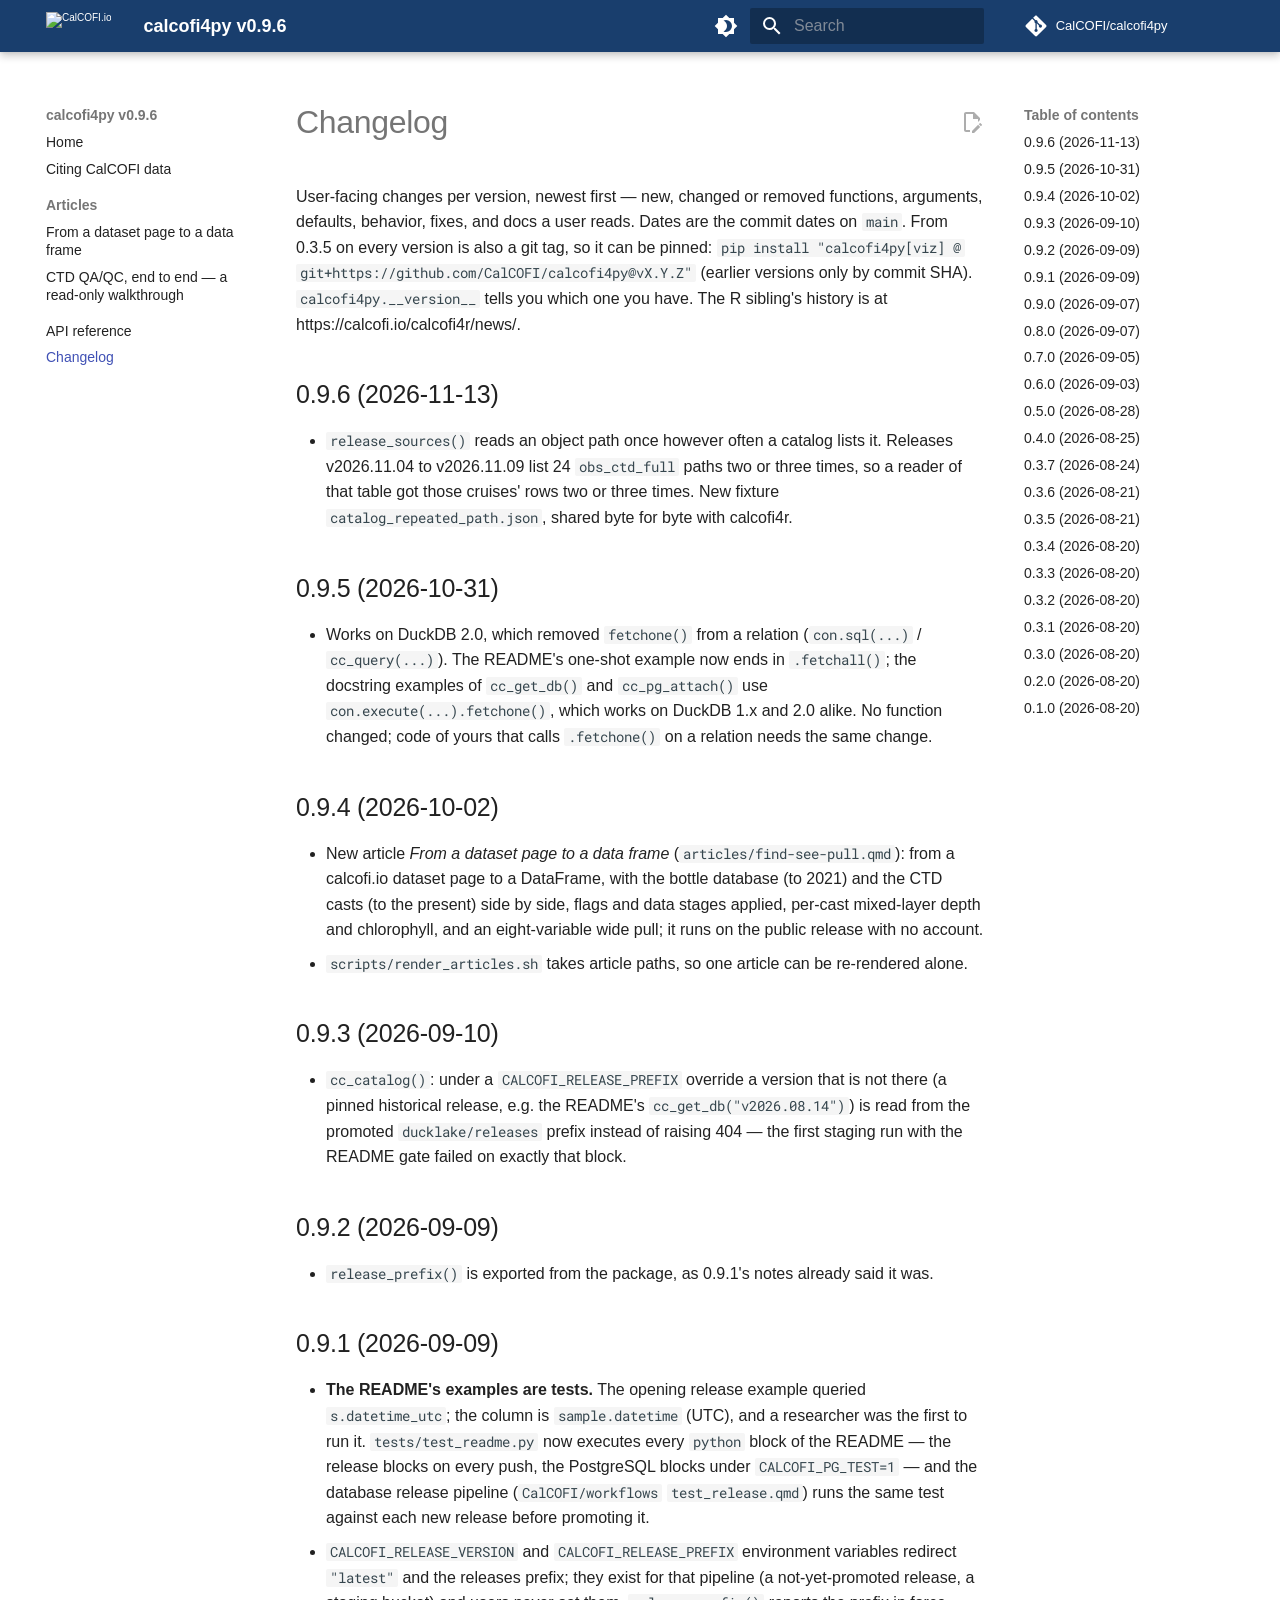
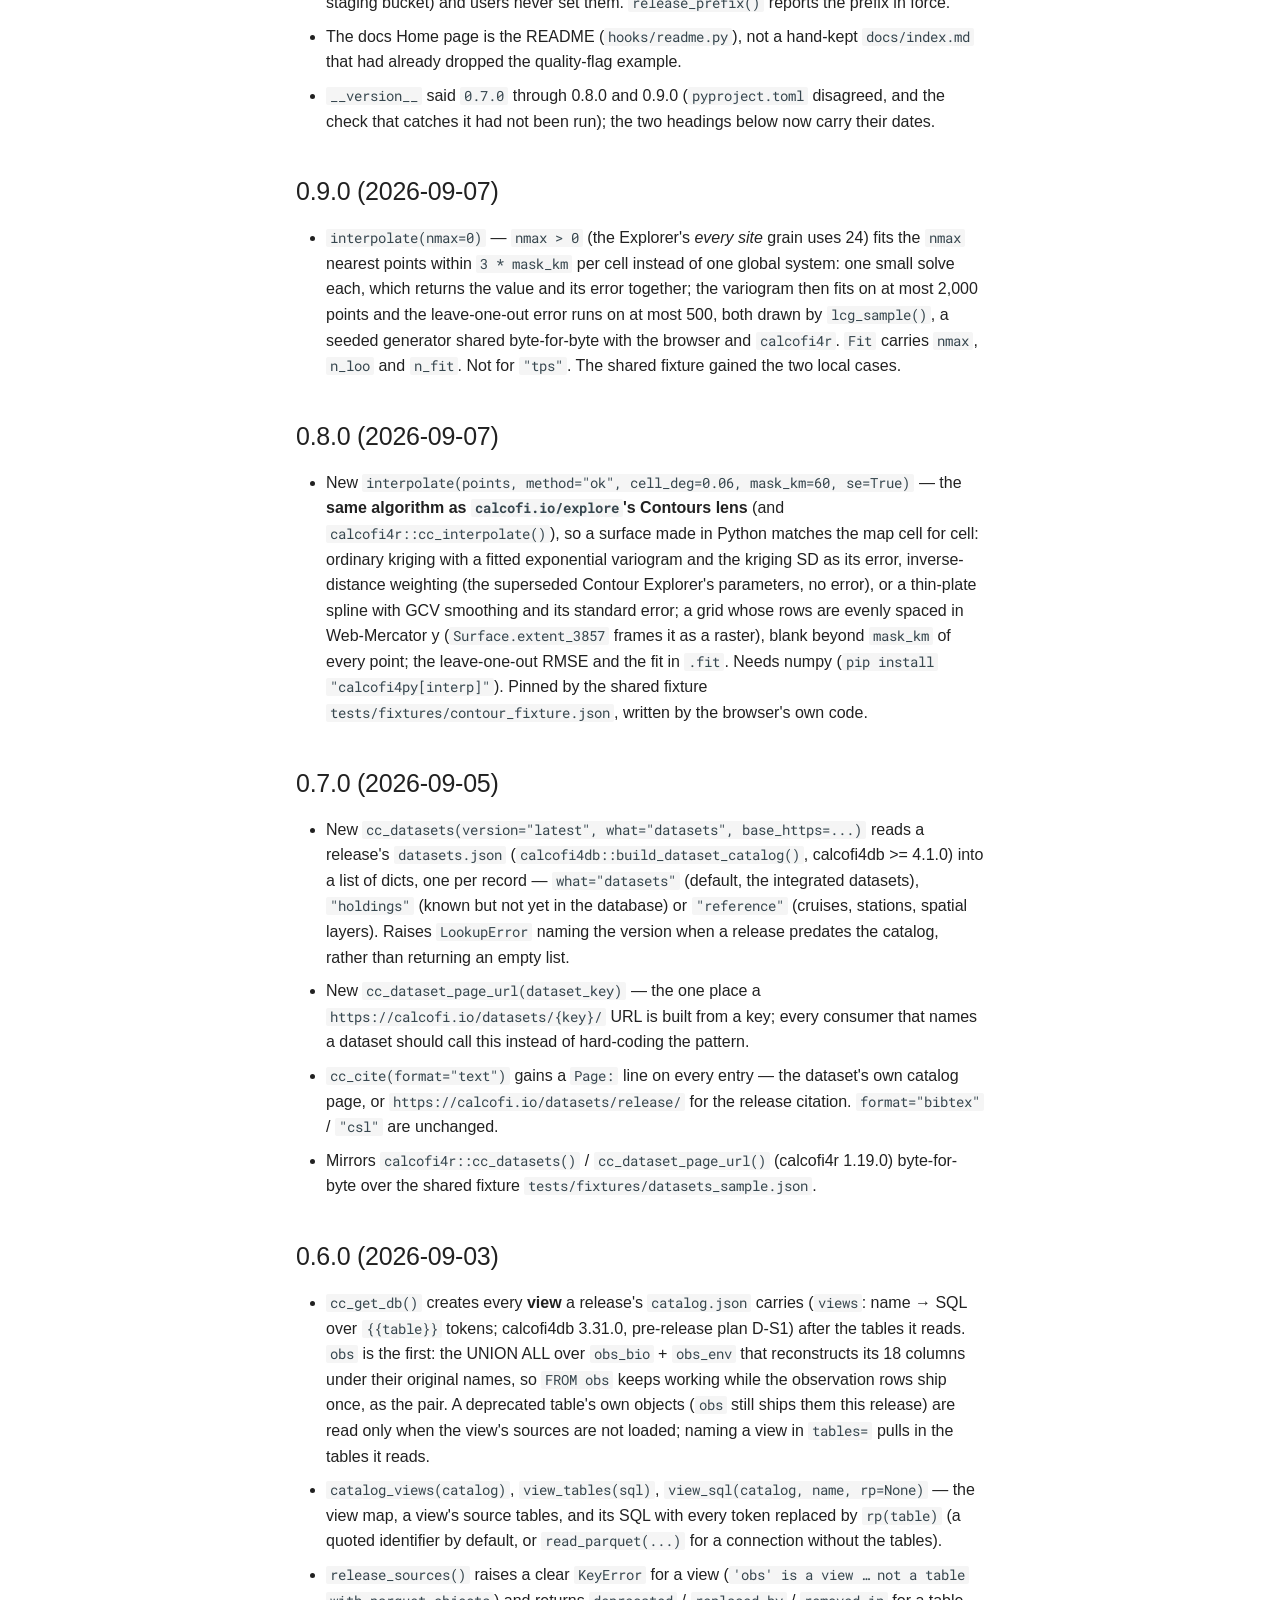
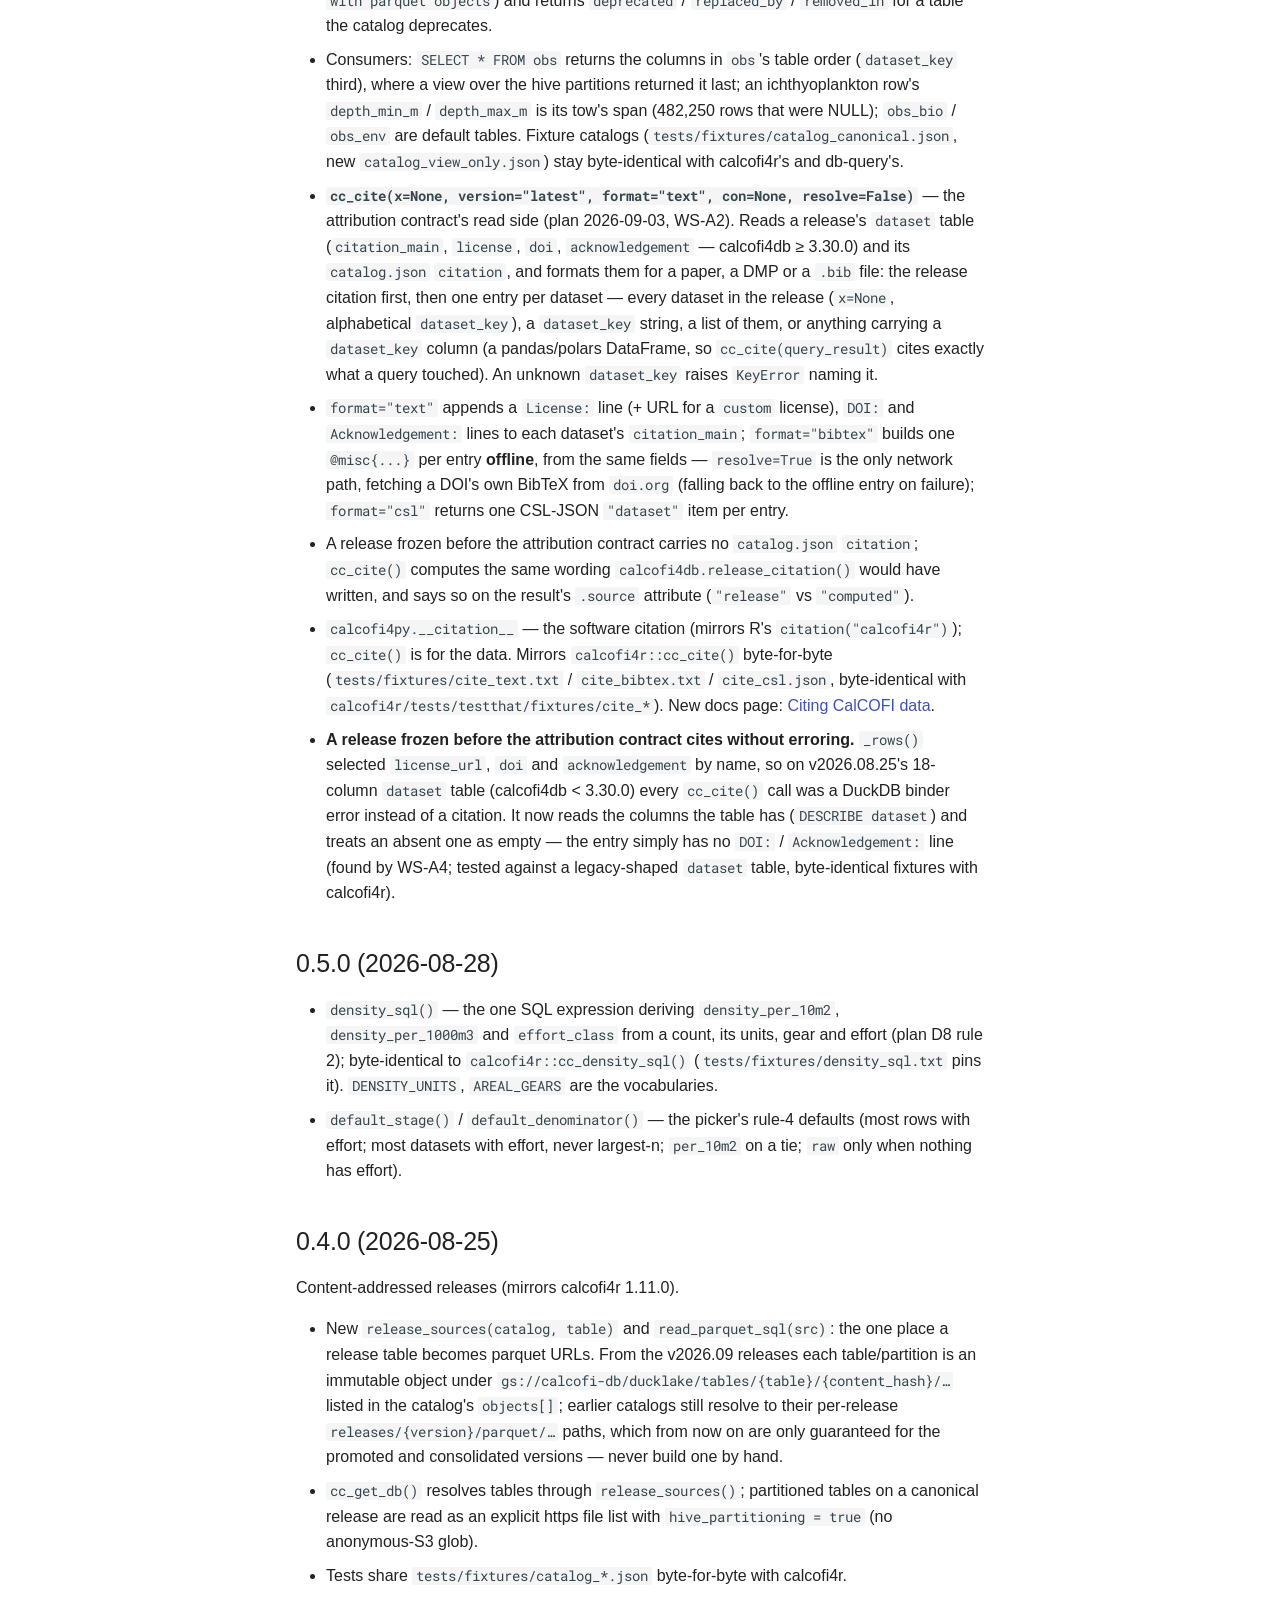
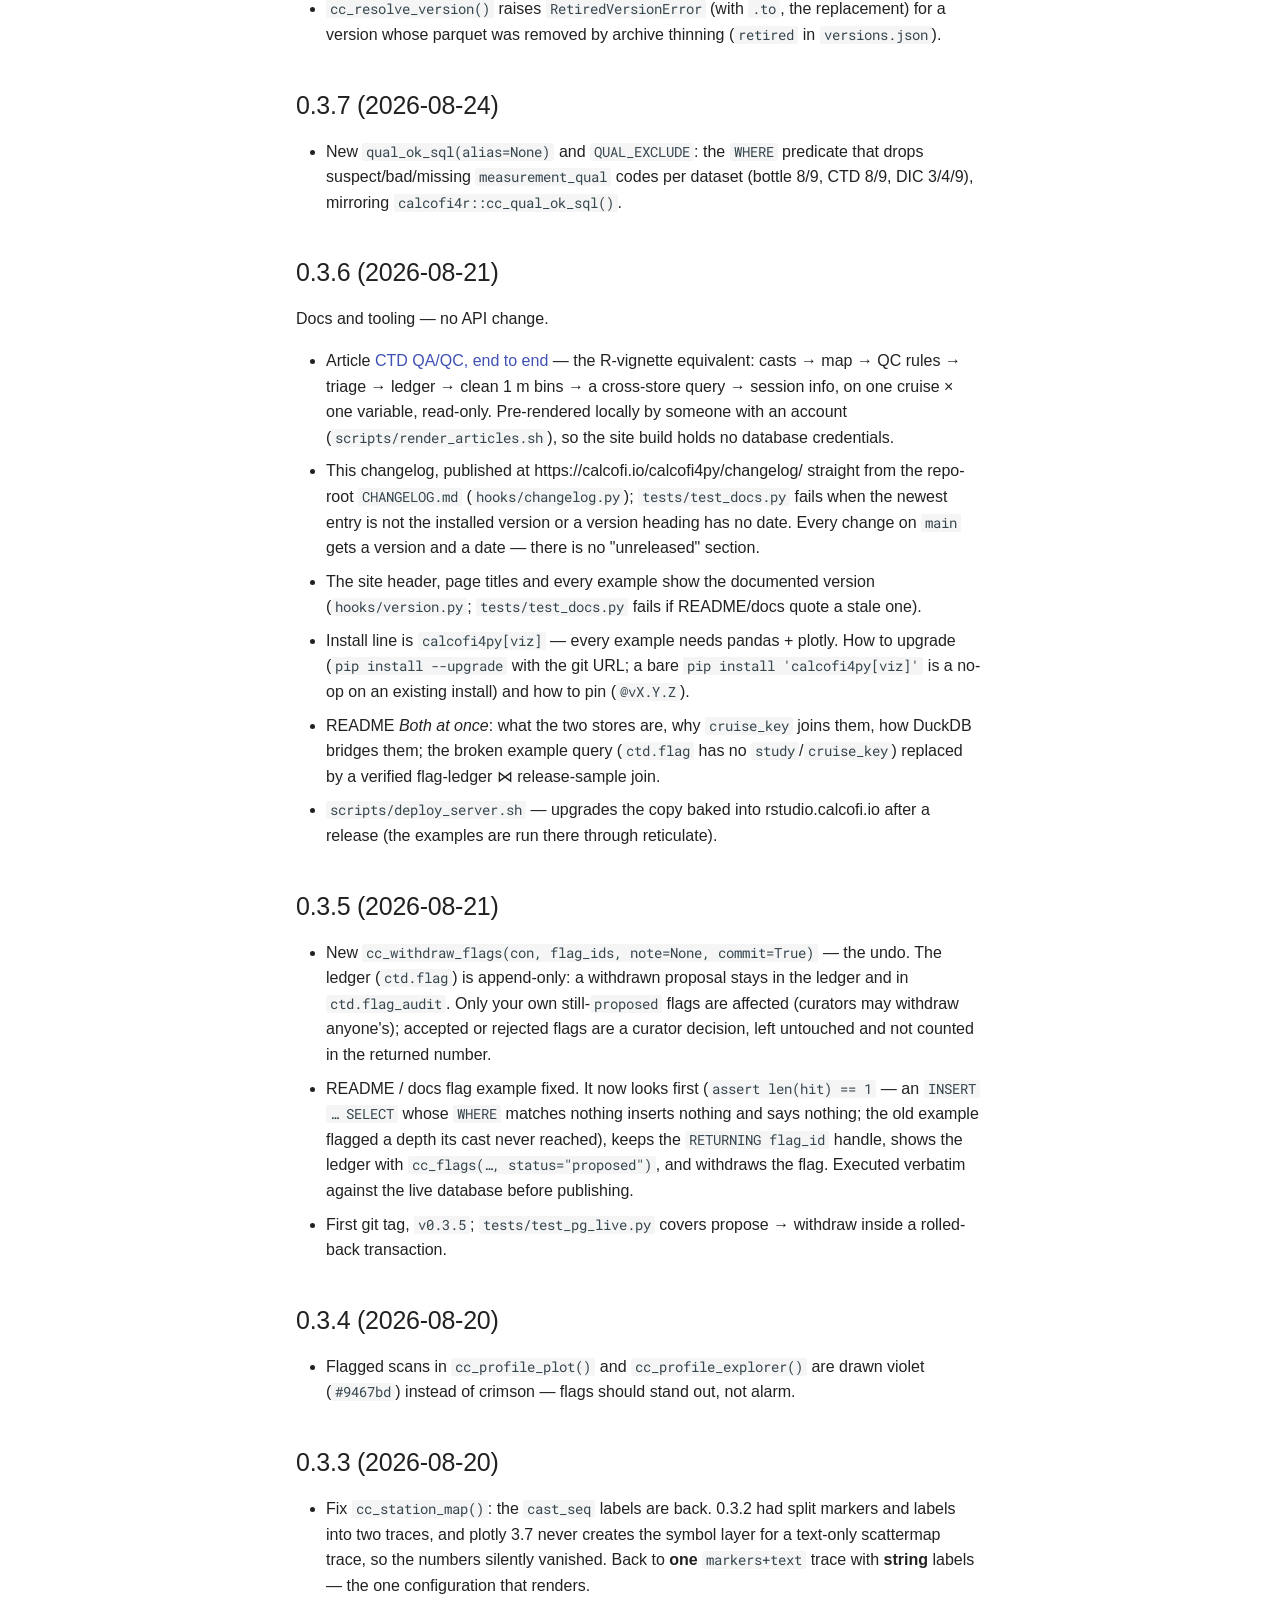
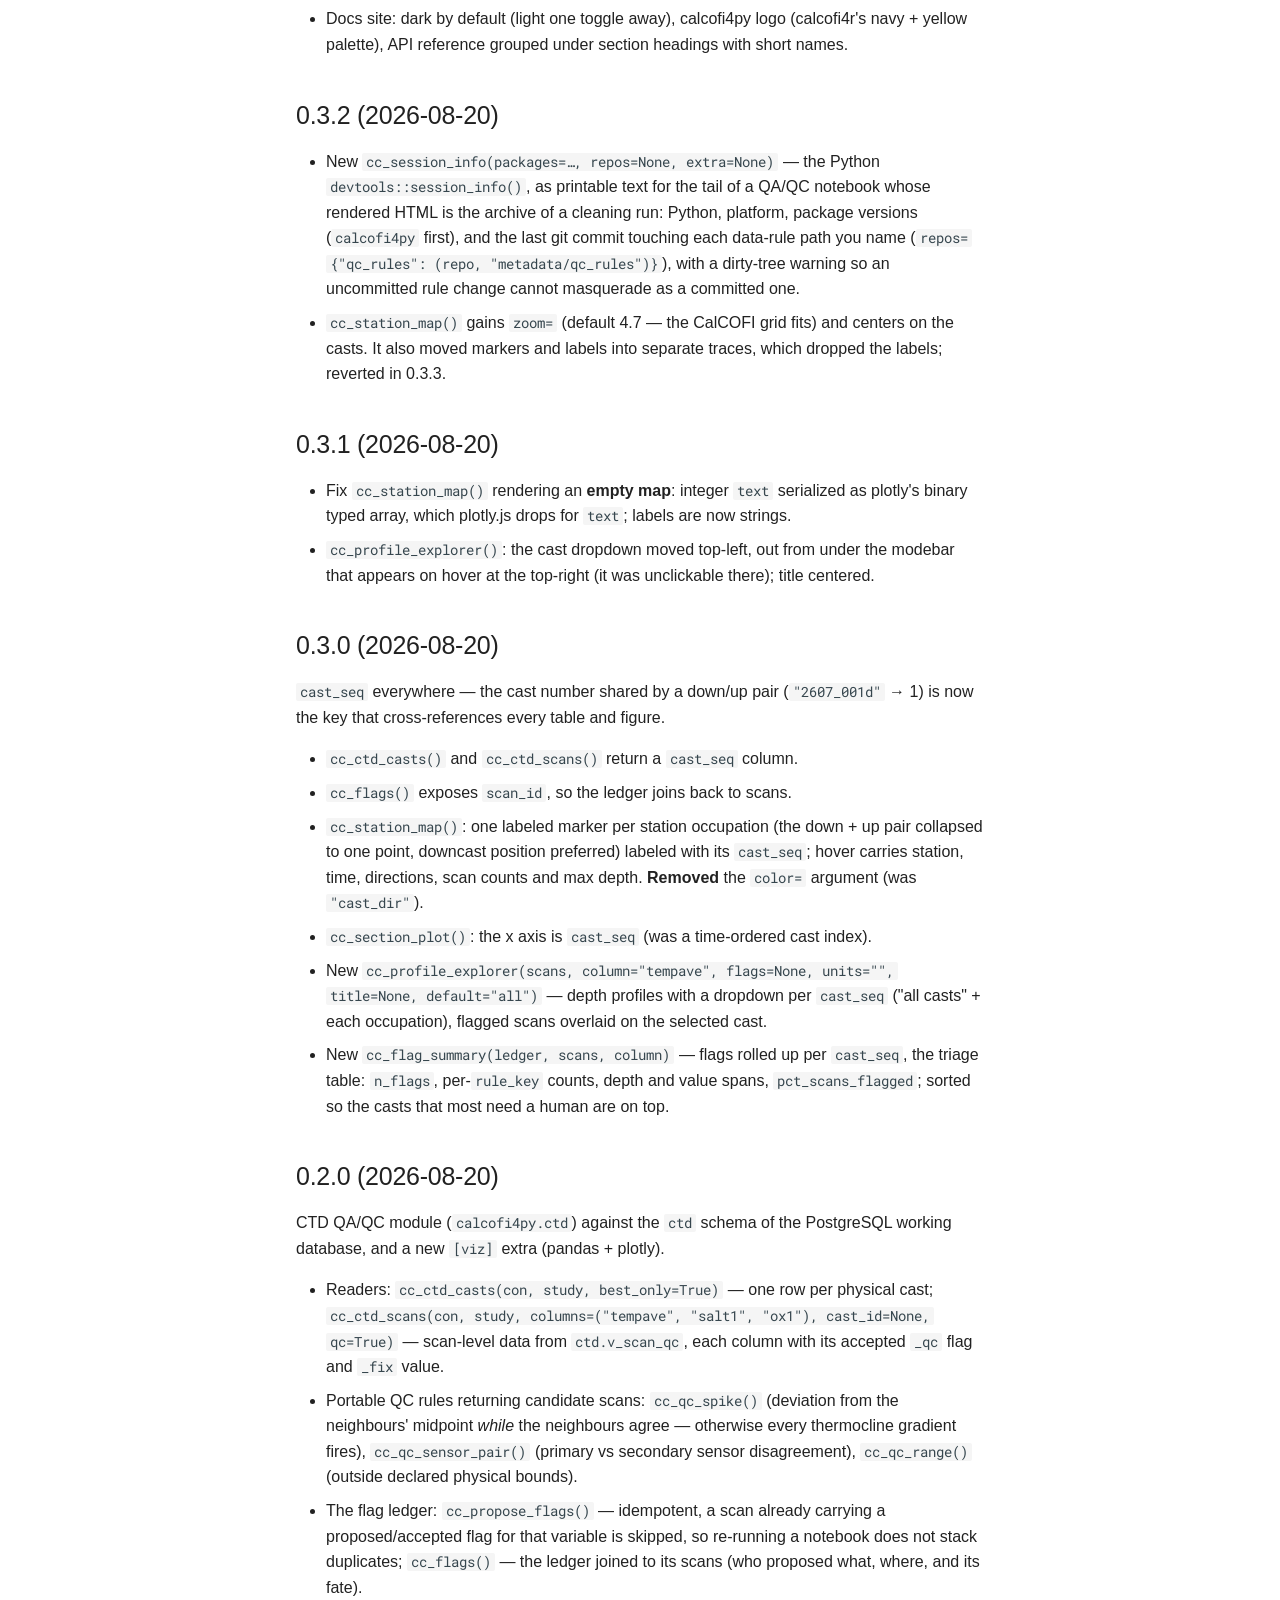
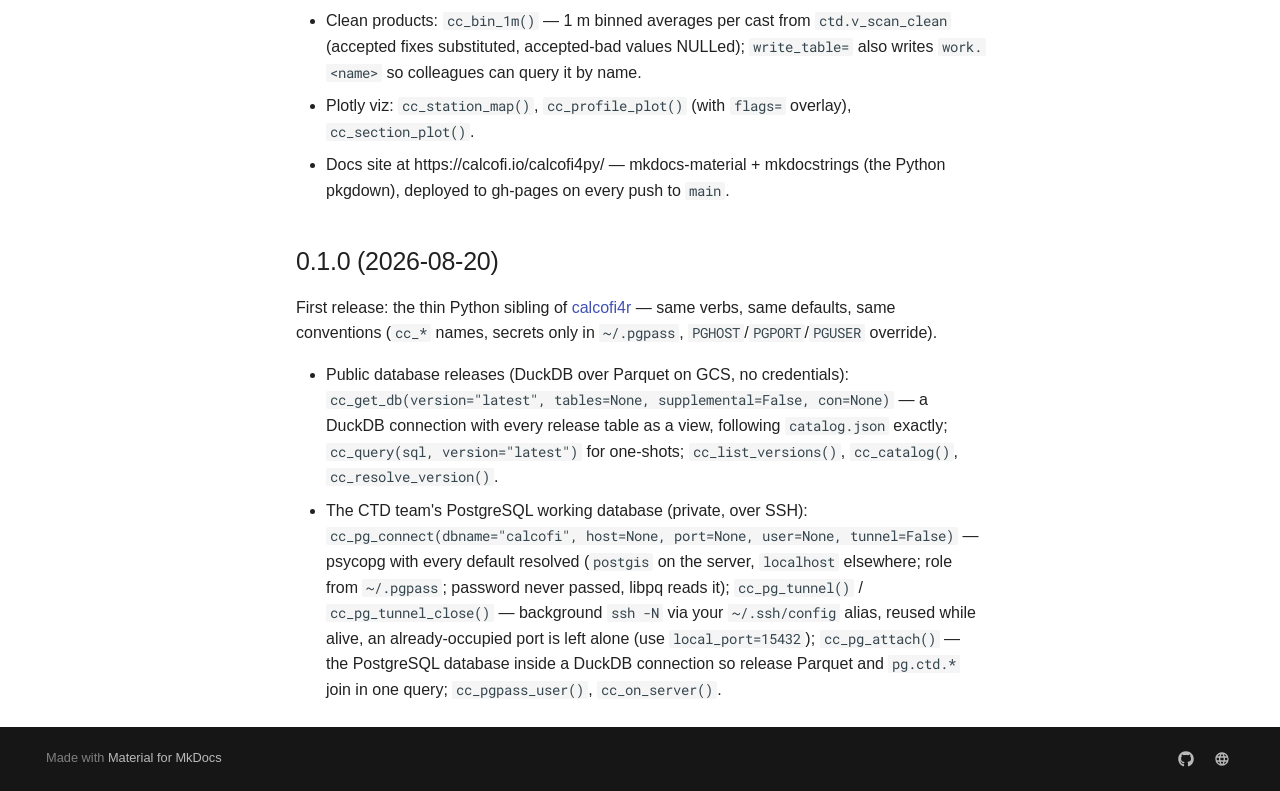
==== commit fefedb6e: "Deployed 559bde1 with MkDocs version: 1.6.1" ====
--- a/changelog/index.html
+++ b/changelog/index.html
@@ -21,11 +21,11 @@
       
       
       <link rel="icon" href="../assets/logo.svg">
-      <meta name="generator" content="mkdocs-1.6.1, mkdocs-material-9.8.0">
-    
-    
-      
-        <title>Changelog - calcofi4py v0.9.5</title>
+      <meta name="generator" content="mkdocs-1.6.1, mkdocs-material-9.8.1">
+    
+    
+      
+        <title>Changelog - calcofi4py v0.9.6</title>
       
     
     
@@ -104,7 +104,7 @@
 
 <header class="md-header md-header--shadow" data-md-component="header">
   <nav class="md-header__inner md-grid" aria-label="Header">
-    <a href="https://calcofi.io" title="calcofi4py v0.9.5" class="md-header__button md-logo" aria-label="calcofi4py v0.9.5" data-md-component="logo">
+    <a href="https://calcofi.io" title="calcofi4py v0.9.6" class="md-header__button md-logo" aria-label="calcofi4py v0.9.6" data-md-component="logo">
       <img class="cc-lockup" src="https://calcofi.io/brand/v2/logo_calcofi_h.svg" alt="CalCOFI.io">
     </a>
     <label class="md-header__button md-icon" for="__drawer">
@@ -115,7 +115,7 @@
       <div class="md-header__ellipsis">
         <div class="md-header__topic">
           <span class="md-ellipsis">
-            calcofi4py v0.9.5
+            calcofi4py v0.9.6
           </span>
         </div>
         <div class="md-header__topic" data-md-component="header-topic">
@@ -237,10 +237,10 @@
 
 <nav class="md-nav md-nav--primary" aria-label="Navigation" data-md-level="0">
   <label class="md-nav__title" for="__drawer">
-    <a href="https://calcofi.io" title="calcofi4py v0.9.5" class="md-nav__button md-logo" aria-label="calcofi4py v0.9.5" data-md-component="logo">
+    <a href="https://calcofi.io" title="calcofi4py v0.9.6" class="md-nav__button md-logo" aria-label="calcofi4py v0.9.6" data-md-component="logo">
       <img class="cc-lockup" src="https://calcofi.io/brand/v2/logo_calcofi_h.svg" alt="CalCOFI.io">
     </a>
-    calcofi4py v0.9.5
+    calcofi4py v0.9.6
   </label>
   
     <div class="md-nav__source">
@@ -518,6 +518,17 @@
       Table of contents
     </label>
     <ul class="md-nav__list" data-md-component="toc" data-md-scrollfix>
+      
+        <li class="md-nav__item">
+  <a href="#096-2026-11-13" class="md-nav__link">
+    <span class="md-ellipsis">
+      
+        0.9.6 (2026-11-13)
+      
+    </span>
+  </a>
+  
+</li>
       
         <li class="md-nav__item">
   <a href="#095-2026-10-31" class="md-nav__link">
@@ -785,6 +796,17 @@
     <ul class="md-nav__list" data-md-component="toc" data-md-scrollfix>
       
         <li class="md-nav__item">
+  <a href="#096-2026-11-13" class="md-nav__link">
+    <span class="md-ellipsis">
+      
+        0.9.6 (2026-11-13)
+      
+    </span>
+  </a>
+  
+</li>
+      
+        <li class="md-nav__item">
   <a href="#095-2026-10-31" class="md-nav__link">
     <span class="md-ellipsis">
       
@@ -1047,6 +1069,13 @@
 <code>pip install "calcofi4py[viz] @ git+https://github.com/CalCOFI/calcofi4py@vX.Y.Z"</code>
 (earlier versions only by commit SHA). <code>calcofi4py.__version__</code> tells you which one
 you have. The R sibling's history is at https://calcofi.io/calcofi4r/news/.</p>
+<h2 id="096-2026-11-13">0.9.6 (2026-11-13)<a class="headerlink" href="#096-2026-11-13" title="Permanent link">&para;</a></h2>
+<ul>
+<li><code>release_sources()</code> reads an object path once however often a catalog lists it. Releases
+  v2026.11.04 to v2026.11.09 list 24 <code>obs_ctd_full</code> paths two or three times, so a reader of that
+  table got those cruises' rows two or three times. New fixture <code>catalog_repeated_path.json</code>,
+  shared byte for byte with calcofi4r.</li>
+</ul>
 <h2 id="095-2026-10-31">0.9.5 (2026-10-31)<a class="headerlink" href="#095-2026-10-31" title="Permanent link">&para;</a></h2>
 <ul>
 <li>Works on DuckDB 2.0, which removed <code>fetchone()</code> from a relation (<code>con.sql(...)</code> / <code>cc_query(...)</code>). The
@@ -1412,7 +1441,7 @@
       <script id="__config" type="application/json">{"annotate": null, "base": "..", "features": ["navigation.sections", "content.code.copy", "content.action.edit"], "search": "../assets/javascripts/workers/search.a7633da7.min.js", "tags": null, "translations": {"clipboard.copied": "Copied to clipboard", "clipboard.copy": "Copy to clipboard", "search.result.more.one": "1 more on this page", "search.result.more.other": "# more on this page", "search.result.none": "No matching documents", "search.result.one": "1 matching document", "search.result.other": "# matching documents", "search.result.placeholder": "Type to start searching", "search.result.term.missing": "Missing", "select.version": "Select version"}, "version": null}</script>
     
     
-      <script src="../assets/javascripts/bundle.c21346df.min.js"></script>
+      <script src="../assets/javascripts/bundle.a5f9d56c.min.js"></script>
       
         <script src="https://calcofi.io/brand/v2/theme.js"></script>
       
